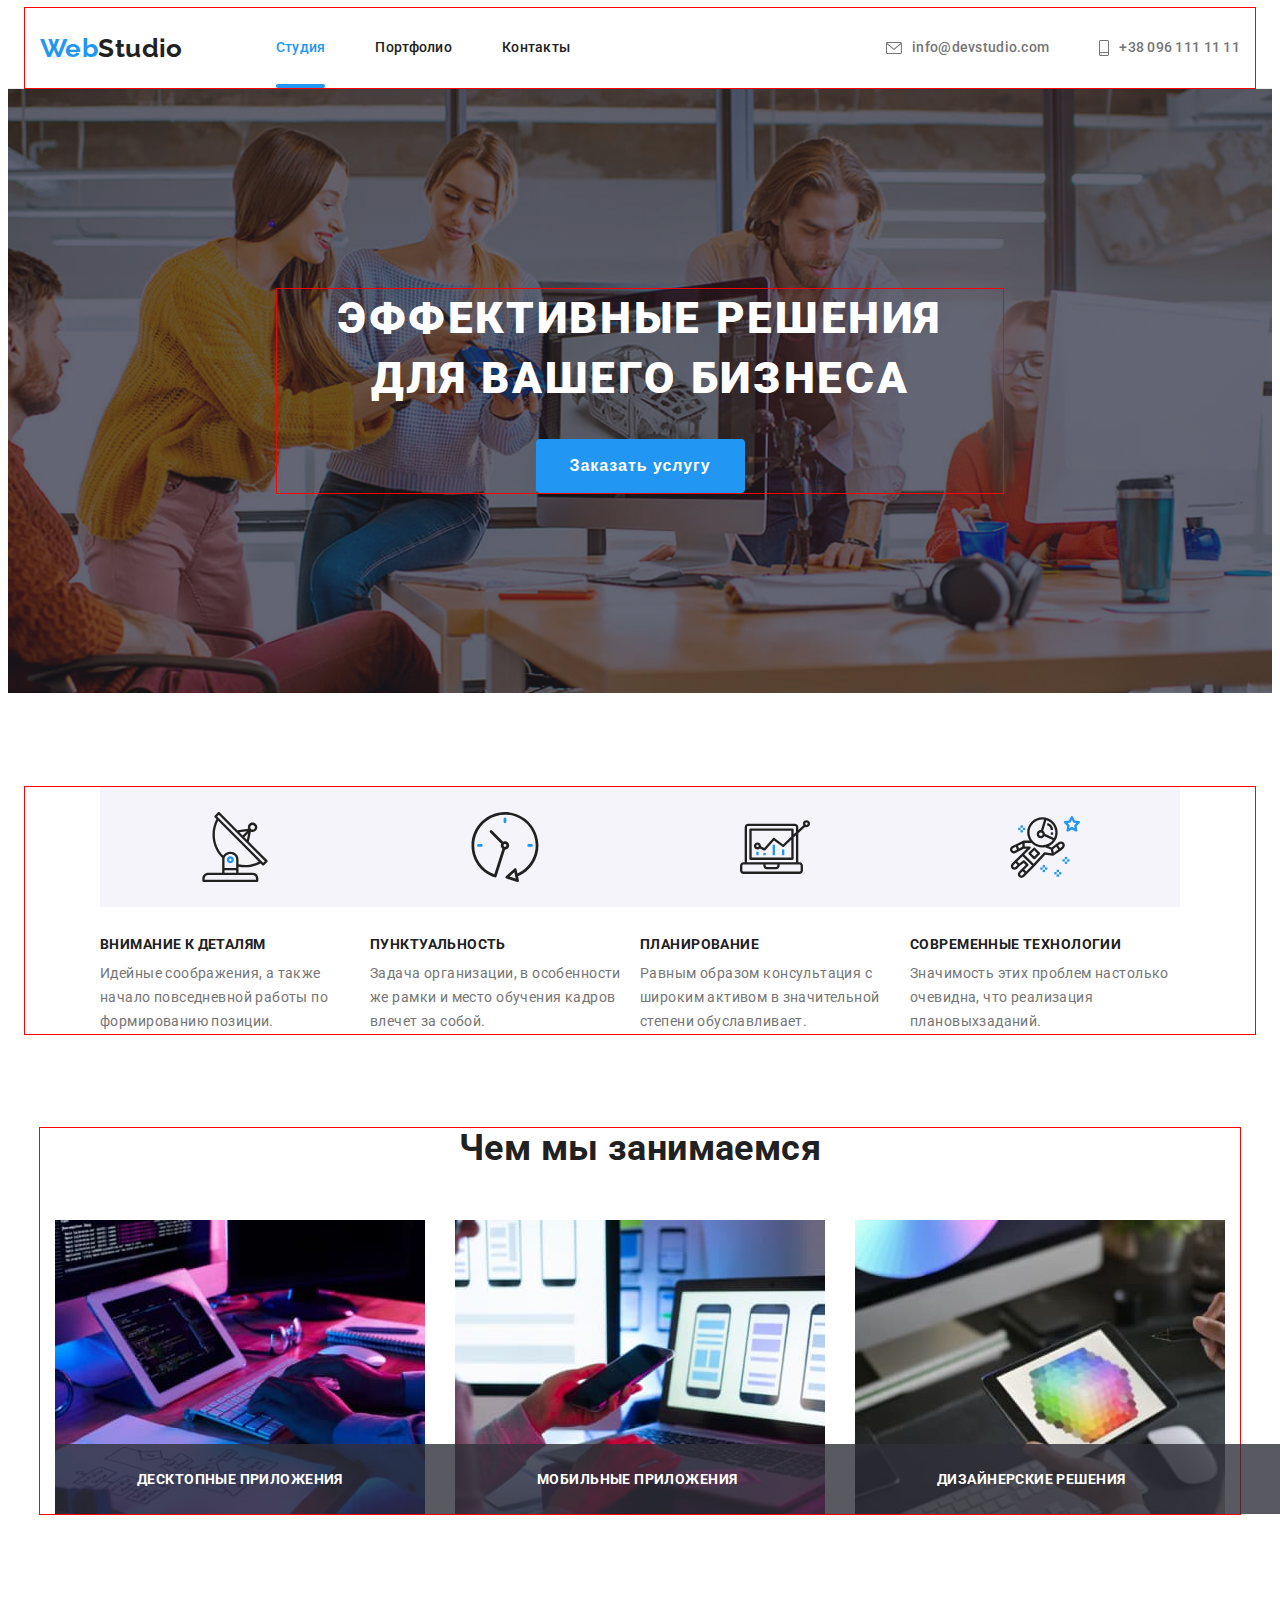
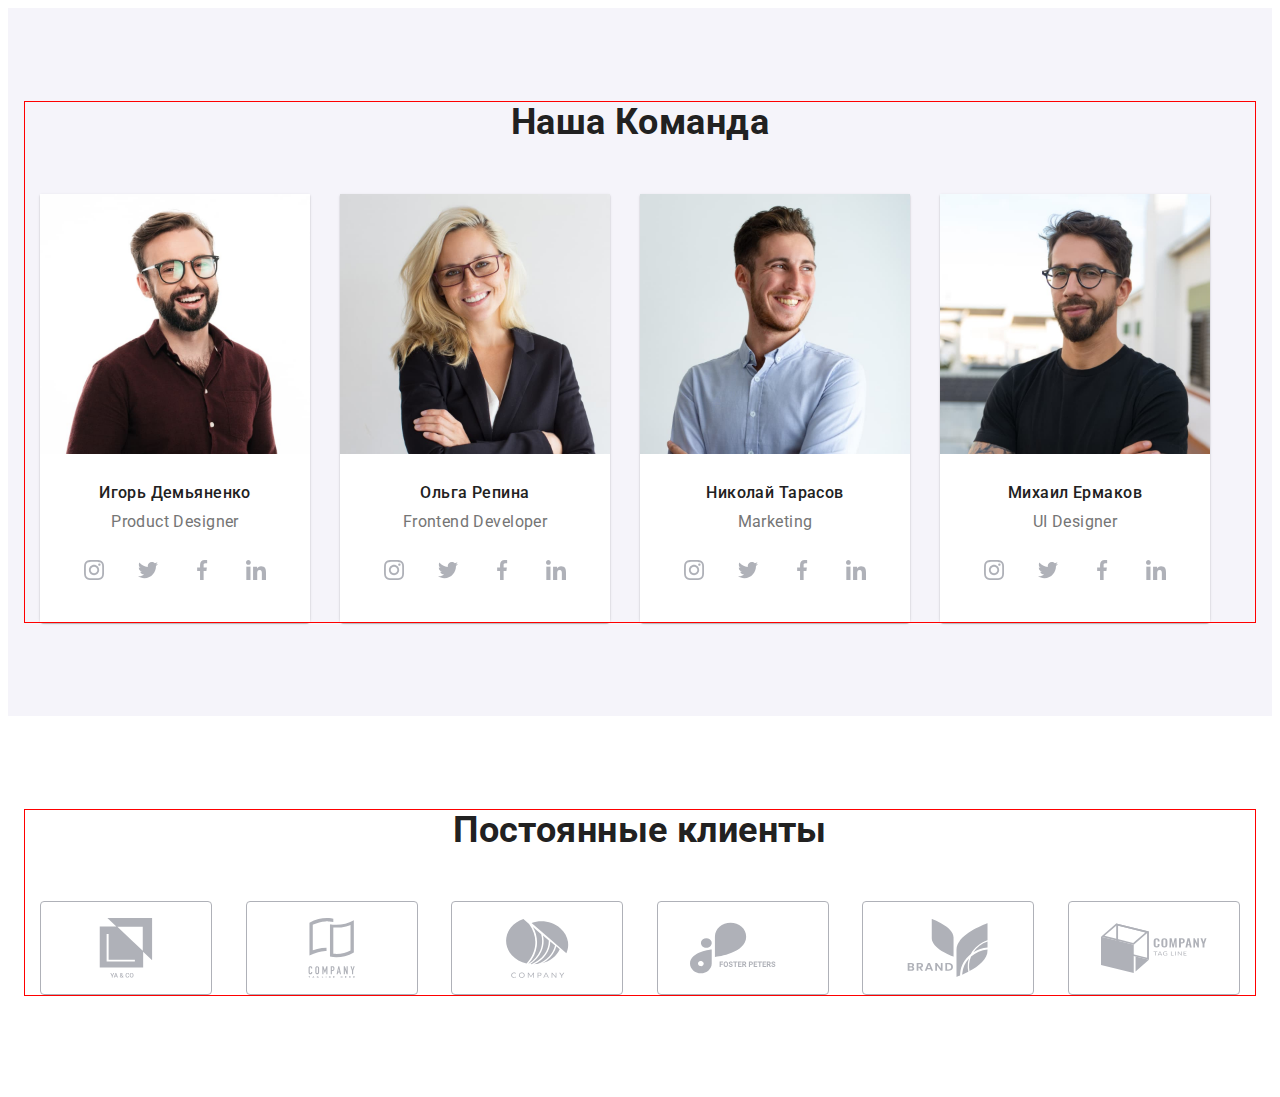
==== index.html @ 53cbc464 "Refresh" ====
<!DOCTYPE html>
<html lang="ru">
<head>
    <meta charset="UTF-8">
    <meta http-equiv="X-UA-Compatible" content="IE=edge">
    <meta name="viewport" content="width=device-width, initial-scale=1.0">
    <link rel="preconnect" href="https://fonts.gstatic.com">
    <link href="https://fonts.googleapis.com/css2?family=Raleway:wght@700&family=Roboto:wght@400;500;700;900&display=swap" rel="stylesheet">
    <link rel="stylesheet" href="https://cdnjs.cloudflare.com/ajax/libs/modern-normalize/1.0.0/modern-normalize.css" integrity="sha512-Zx6MlUMKSVJoQ+83OwhdILe8cSEsCzfqThJd7J/VA2UrK6Ctj85p+xzqfyuNXE5B1k25uUdmJ2OzItbBy9GHAQ==" crossorigin="anonymous" referrerpolicy="no-referrer" />
    <link rel="stylesheet" href="./js/modal.js">
    <link rel="stylesheet" href="./css/main.min.css">
    <title>Студия</title>
</head>
<body>
    <!-- Шапка -->
    <header class="header">
        <div class="container header__container">
        <nav class="header__nav__container">
            <a class="logo" href="#" style="text-decoration: none;"><span class="logo-link">Web</span><span class="logo-link-studio">Studio</span></a>
            <ul class="list menu">
                <li class="menu__item">
                    <a href="#" class="studio__nav current list">Студия</a>
                </li>
                <li class="menu__item">
                    <a href="./portfolio.html" class="studio__nav list">Портфолио</a>
                </li>
                <li class="menu__item">
                    <a href="#" class="studio__nav list">Контакты</a>
                </li>
            </ul>
        </nav>
    <button type="button" class="header__button">
        <svg class="header__icon-button" width="24" height="24">
            <use href="./images/icons.svg#icon-menu"></use>
        </svg>
    </button>
        <ul class="list menu__contact ">
        <li class="menu__contact__mail">
            <a class="mail list" href="mailto:info@devstudio.com">
            <svg class="icon-header" width="16" height="12">
                <use href="./images/icons.svg#icon-mail"></use>
            </svg>
            info@devstudio.com</a></li>
        <li>
        <a class="phone list" href="#">
            <svg class="icon-header" width="10" height="16">
                <use href="./images/icons.svg#icon-smartphone"></use>
             </svg>
            +38 096 111 11 11</a></li>
        </ul>
    </div>
    </div>
    </header>
    <!-- Главная -->
     <main>
        <section class="hero list">
            <div class="container hero__width">
            <h1 class="hero__title">Эффективные решения для вашего бизнеса</h1>
            <button type="button" class="hero__button__nav" data-modal-open>Заказать услугу</button>
            </div>
        </section>
        <section class="section">
            <div class="container">
            <h2 class="invisible">Что мы предлагаем?</h2>
            <ul class="list list__features">
                <li class="list__about">
                <div class="list__picture">
                    <svg class="icon-under-hero" width="70" height="70">
                        <use href="./images/icons.svg#icon-antenna"></use>
                     </svg>
                </div>
                <h3 class="list__title">Внимание к деталям</h3>
                <p class="list__desc">Идейные соображения, а также начало повседневной работы по формированию позиции.</p>
            </li>
                <li class="list__about">
                    <div class="list__picture">
                        <svg class="icon-under-hero" width="70" height="70">
                            <use href="./images/icons.svg#icon-clock"></use>
                         </svg>
                    </div>
                <h3 class="list__title">Пунктуальность</h3>
                <p class="list__desc">Задача организации, в особенности же рамки и место обучения кадров влечет за собой.</p>
            </li>
                <li class="list__about">
                    <div class="list__picture">
                        <svg class="icon-under-hero" width="70" height="70">
                            <use href="./images/icons.svg#icon-diagram"></use>
                         </svg>
                    </div>
                <h3 class="list__title">Планирование</h3>
                <p class="list__desc">Равным образом консультация с широким активом в значительной степени обуславливает.</p>
            </li>
                <li class="list__about">
                    <div class="list__picture">
                        <svg class="icon-under-hero" width="70" height="70">
                            <use href="./images/icons.svg#icon-astronaut"></use>
                         </svg>
                    </div>
                <h3 class="list__title">Современные технологии</h3>
                <p class="list__desc">Значимость этих проблем настолько очевидна, что реализация плановыхзаданий.</p>
            </li>
            </ul>
        </div>
        </section>
        <section class="title__main">
            <div class="container">
            <h2 class="title__main__new">Чем мы занимаемся</h2>
            <ul class="list program">
            <li class="program__about__pics">
                <img src="./images/img1.jpg" alt="Программирование" width="370">
                <div class="block-pics">
                    <p class="pics-description">Десктопные приложения</p>
                </div>
            </li>
            <li class="program__about__pics">
                <img src="./images/img2.jpg" alt="Адаптив" width="370">
                <div class="block-pics">
                    <p class="pics-description">Мобильные приложения</p>
                </div>
            </li>
            <li class="program__about__pics">
                <img src="./images/img3.jpg" alt="Графика" width="370">
                <div class="block-pics">
                    <p class="pics-description">Дизайнерские решения</p>
                </div>
            </li>
            </ul>
        </div>
        </section>
        <section class="team section">
            <div class="container">
            <h2 class="team__new__title">Наша Команда</h2>
            <ul class="list team__main">
               <li class="team__pics">
                <img src="./images/img4.jpg" alt="Игорь Демьяненко" width="270" class="new-team">
                <div class="team__pics__list">
                <h3 class="team__pics__name">Игорь Демьяненко</h3>
                <p class="new-product">Product Designer</p>
                <ul class="icon-main list">
                    <li class="icon-undermain">
                        <a href="" class="icon-link list" >
                            <svg class="icon-svg" width="20" height="20">
                                <use href="./images/icons.svg#icon-instagram" width="20" height="20"></use>
                            </svg>
                        </a>
                    </li>
                    <li class="icon-undermain">
                        <a href="" class="icon-link list" >
                            <svg class="icon-svg" width="20" height="20">
                                <use href="./images/icons.svg#icon-twitter" width="20" height="20"></use>
                            </svg>
                        </a>
                    </li>
                    <li class="icon-undermain">
                        <a href="" class="icon-link list" >
                            <svg class="icon-svg" width="20" height="20">
                                <use href="./images/icons.svg#icon-facebook" width="20" height="20"></use>
                            </svg>
                        </a>
                    </li>
                    <li class="icon-undermain">
                        <a href="" class="icon-link list">
                            <svg class="icon-svg" width="20" height="20">
                                <use href="./images/icons.svg#icon-linkedin" width="20" height="20"></use>
                            </svg>
                        </a>
                    </li>
                </ul>
                </div>    
            </li>

                <li class="team__pics">
                <img src="./images/img5.jpg" alt="Ольга Репина" width="270" class="new-team">
                <div class="team__pics__list">
                <h3 class="team__pics__name"> Ольга Репина</h3>
                <p class="new-product">Frontend Developer</p>
                <ul class="icon-main list">
                    <li class="icon-undermain">
                        <a href="" class="icon-link list" >
                            <svg class="icon-svg" width="20" height="20">
                                <use href="./images/icons.svg#icon-instagram" width="20" height="20"></use>
                            </svg>
                        </a>
                    </li>
                    <li class="icon-undermain">
                        <a href="" class="icon-link list" >
                            <svg class="icon-svg" width="20" height="20">
                                <use href="./images/icons.svg#icon-twitter" width="20" height="20"></use>
                            </svg>
                        </a>
                    </li>
                    <li class="icon-undermain">
                        <a href="" class="icon-link list" >
                            <svg class="icon-svg" width="20" height="20">
                                <use href="./images/icons.svg#icon-facebook" width="20" height="20"></use>
                            </svg>
                        </a>
                    </li>
                    <li class="icon-undermain">
                        <a href="" class="icon-link list">
                            <svg class="icon-svg" width="20" height="20">
                                <use href="./images/icons.svg#icon-linkedin" width="20" height="20"></use>
                            </svg>
                        </a>
                    </li>
                </ul>
            </div>
            </li>

                <li class="team__pics">
                <img src="./images/img6.jpg" alt="Николай Тарасов" width="270" class="new-team">
                <div class="team__pics__list">
                <h3 class="team__pics__name">Николай Тарасов</h3>
                <p class="new-product">Marketing</p>
                <ul class="icon-main list">
                    <li class="icon-undermain">
                        <a href="" class="icon-link list" >
                            <svg class="icon-svg" width="20" height="20">
                                <use href="./images/icons.svg#icon-instagram" width="20" height="20"></use>
                            </svg>
                        </a>
                    </li>
                    <li class="icon-undermain">
                        <a href="" class="icon-link list" >
                            <svg class="icon-svg" width="20" height="20">
                                <use href="./images/icons.svg#icon-twitter" width="20" height="20"></use>
                            </svg>
                        </a>
                    </li>
                    <li class="icon-undermain">
                        <a href="" class="icon-link list" >
                            <svg class="icon-svg" width="20" height="20">
                                <use href="./images/icons.svg#icon-facebook" width="20" height="20"></use>
                            </svg>
                        </a>
                    </li>
                    <li class="icon-undermain">
                        <a href="" class="icon-link list">
                            <svg class="icon-svg" width="20" height="20">
                                <use href="./images/icons.svg#icon-linkedin" width="20" height="20"></use>
                            </svg>
                        </a>
                    </li>
                </ul>
            </div>
            </li>

                <li class="team__pics">
                <img src="./images/img7.jpg" alt="Михаил Ермаков" width="270" class="new-team">
                <div class="team__pics__list">
                <h3 class="team__pics__name">Михаил Ермаков</h3>
                <p class="new-product">UI Designer</p>
                <ul class="icon-main list">
                    <li class="icon-undermain">
                        <a href="" class="icon-link list" >
                            <svg class="icon-svg" width="20" height="20">
                                <use href="./images/icons.svg#icon-instagram" width="20" height="20"></use>
                            </svg>
                        </a>
                    </li>
                    <li class="icon-undermain">
                        <a href="" class="icon-link list" >
                            <svg class="icon-svg" width="20" height="20">
                                <use href="./images/icons.svg#icon-twitter" width="20" height="20"></use>
                            </svg>
                        </a>
                    </li>
                    <li class="icon-undermain">
                        <a href="" class="icon-link list" >
                            <svg class="icon-svg" width="20" height="20">
                                <use href="./images/icons.svg#icon-facebook" width="20" height="20"></use>
                            </svg>
                        </a>
                    </li>
                    <li class="icon-undermain">
                        <a href="" class="icon-link list">
                            <svg class="icon-svg" width="20" height="20">
                                <use href="./images/icons.svg#icon-linkedin" width="20" height="20"></use>
                            </svg>
                        </a>
                    </li>
                </ul>
            </div>    
            </li>
            </ul>
        </div>
        </section>
        <section class="section">
            <div class="container">
                <h2 class="clients__text">Постоянные клиенты</h2>
                <ul class="clients list">
                    <li class="clients__icons">
                        <a href="" class="clients__link list">
                        <svg class="clients__logo" width="106" height="60" >
                            <use href="./images/icons.svg#icon-yaco"></use>
                        </svg>
                    </a>
                    </li>
                    <li class="clients__icons">
                        <a href="" class="clients__link list">
                        <svg class="clients__logo" width="106" height="60" >
                            <use href="./images/icons.svg#icon-company"></use>
                        </svg>
                    </a>
                    </li>
                    <li class="clients__icons">
                        <a href="" class="clients__link list">
                        <svg class="clients__logo" width="106" height="60" >
                            <use href="./images/icons.svg#icon-companytwo"></use>
                        </svg>
                    </a>
                    </li>
                    <li class="clients__icons">
                        <a href="" class="clients__link list">
                        <svg class="clients__logo" width="106" height="60" >
                            <use href="./images/icons.svg#icon-foster"></use>
                        </svg>
                    </a>
                    </li>
                    <li class="clients__icons">
                        <a href="" class="clients__link list">
                        <svg class="clients__logo" width="106" height="60" >
                            <use href="./images/icons.svg#icon-brand"></use>
                        </svg>
                    </a>
                    </li>
                    <li class="clients__icons">
                        <a href="" class="clients__link list">
                        <svg class="clients__logo" width="106" height="60" >
                            <use href="./images/icons.svg#icon-tagline"></use>
                        </svg>
                    </a>
                    </li>
                </ul>
            </div>
        </section>
    </main> 
    <!-- Футер -->
    <!-- <footer class="footer">
        <div class="container footer__flex">
        <div class="block">
        <a class="logo logo-footer" href="#" style="text-decoration: none;"><span class="logo-link">Web</span><span class="logo-studio-footer">Studio</span></a>
        <address class="address">
           <p class="address__town">г. Киев, пр-т Леси Украинки, 26 </p>
           <ul class="list">
            <li class="footer-list"><a  class="info list" href="mailto:info@devstudio.com"><span>info@devstudio.com</span></a></li>
            <li><a  class="info-phone list" href="#">+38 096 111 11 11</a></li>
        </ul>
        </address>
        </div>
        <div class="join">
            <h2 class="join__title">Присоединяйтесь</h2>
            <ul class="join__main list">
                <li class="join__undermain">
                    <a href="" class="join__link list" >
                        <svg class="join__svg" width="20" height="20">
                            <use href="./images/icons.svg#icon-instagram" width="20" height="20"></use>
                        </svg>
                    </a>
                </li>
                <li class="join__undermain">
                    <a href="" class="join__link list" >
                        <svg class="join__svg" width="20" height="20">
                            <use href="./images/icons.svg#icon-twitter" width="20" height="20"></use>
                        </svg>
                    </a>
                </li>
                <li class="join__undermain">
                    <a href="" class="join__link list" >
                        <svg class="join__svg" width="20" height="20">
                            <use href="./images/icons.svg#icon-facebook" width="20" height="20"></use>
                        </svg>
                    </a>
                </li>
                <li class="join__undermain">
                    <a href="" class="join__link list">
                        <svg class="join__svg" width="20" height="20">
                            <use href="./images/icons.svg#icon-linkedin" width="20" height="20"></use>
                        </svg>
                    </a>
                </li>
            </ul>
        </div>
        <div class="email-container">
            <p class="text-container">Подпишитесь на рассылку</p>
            <form class="new-form">
            <input type="email" name="email" class="email-input" placeholder="E-mail">
            <button type="submit" class="footer-button-input">Подписаться
                <svg class="telegram-svg" width="24" height="24">
                    <use href="./images/icons.svg#icon-telegram"></use>
                </svg>
            </button>
            </form>
        </div>
    </div>
    </footer>
    <div class="backdrop is-hidden" data-modal>
        <div class="modal">
            <p class="modal-text">Оставьте свои данные, мы вам перезвоним</p>
            <form class="modal-form">
                <label class="modal-form-field">
                Имя
                <span class="svg-modal-input">
                <input type="text" name="user-name" class="modal-form-input" required>
                    <svg class="name-svg" width="18" height="18">
                        <use href="./images/icons.svg#icon-name"></use>
                    </svg>
                </span>
                </label>
                <label class="modal-form-field">
                    Телефон
                    <span class="svg-modal-input">
                    <input type="text" name="user-phone" class="modal-form-input" required
                    pattern ="[0-9]{3}-[0-9]{3}-[0-9]{2}-[0-9]{2}" title="096-111-11-11">
                        <svg class="name-svg" width="18" height="18">
                            <use href="./images/icons.svg#icon-tel-form"></use>
                        </svg>
                    </span>
                    </label>
                    <label class="modal-form-field">
                        Почта
                        <span class="svg-modal-input">
                        <input type="text" name="user-mail" class="modal-form-input" required>
                            <svg class="name-svg" width="18" height="18">
                                <use href="./images/icons.svg#icon-mail-form"></use>
                            </svg>
                        </span>
                        </label>
                        <label class="modal-form-field">
                            Комментарий
                            <textarea class="modal-form-message" name="user-message" placeholder="Введите текст"></textarea>
                        </label>
                        <label for="checkbox-policy" class="modal-checkbox-policy">
                        <input type="checkbox" name="user-checkbox"  class="modal-checkbox invisible" id="checkbox-policy"
                         required >
                        <span class="check-svg"></span>
                        <span class="checkbox-text">Соглашаюсь с рассылкой и принимаю <a href="#" 
                            class="policy-link">Условия договора</a></span>
                        </label>
                        <button type="submit" class="submit-btn">Отправить</button>
                </form>
                
            <button class="modal-btn" data-modal-close>
                <svg class="svg-modal">
                    <use href="./images/icons.svg#icon-btn"></use>
                </svg>
            </button>
        </div>
    </div>
    <script src="./js/modal.js"></script> -->
</body>
</html>
---- css/main.min.css ----
.invisible{position:absolute;width:1px;height:1px;margin:-1px;border:0;padding:0;white-space:nowrap;clip-path:inset(100%);clip:rect(0 0 0 0);overflow:hidden}h1,h2,h3,h4,h5,h5,p{margin-top:0;margin-bottom:0}ul,ol{margin-top:0;margin-bottom:0;padding-left:0}img{display:block}body{background:#fff;font-family:"Roboto",sans-serif;color:#212121;font-size:14px;letter-spacing:0.03em}.section{padding-top:94px;padding-bottom:94px}.container{padding-left:15px;padding-right:15px;outline:1px solid red}@media screen and (min-width: 480px){.container{max-width:480px;margin:0 auto}}@media screen and (min-width: 768px){.container{max-width:768px}}@media screen and (min-width: 1200px){.container{max-width:1200px}}.menu{display:flex;align-items:center}.menu__item:not(:last-child){margin-right:50px}@media screen and (max-width: 767px){.menu{display:none}}.menu__contact{display:flex;align-items:center}.menu__contact__mail{margin-right:50px}@media screen and (max-width: 767px){.menu__contact{display:none}}@media screen and (min-width: 768px){.menu__contact{margin-left:84px;display:block;padding-top:21px;padding-bottom:21px}.menu__contact__mail{padding:0;margin-bottom:10px;margin-right:0}.menu__contact .mail,.menu__contact .phone{padding:0}}@media screen and (min-width: 1200px){.menu__contact{display:flex;align-items:center}.menu__contact__mail{margin-bottom:0;margin-right:50px}}.studio__nav{position:relative;display:block;padding-top:32px;padding-bottom:32px;color:#212121;font-weight:500;font-size:14px;line-height:1.14;letter-spacing:0.02em;transition:color 250ms cubic-bezier(0.4, 0, 0.2, 1)}.studio__nav:hover,.studio__nav:focus{color:#2196F3}.list{list-style:none;text-decoration:none}.logo{font-family:"Raleway",sans-serif,"Roboto",sans-serif;font-weight:700;font-size:26px;line-height:1.19;margin-right:93px}.logo-link{color:#2196F3}.logo-link-studio{color:#212121}.header{border-bottom:1px solid #ECECEC}.header__container{display:flex;align-items:center;justify-content:space-between}.header__nav__container{display:flex;align-items:center}.header__button{width:40px;height:40px;display:block;background:transparent;border:none;padding:0}@media screen and (min-width: 767px){.header__button{display:none}}.list .current{color:#2196F3}.list .current::after{position:absolute;left:0;bottom:0;content:'';width:100%;height:4px;background:#2196F3;border-radius:2px}.mail{display:flex;align-items:center;color:#757575;font-weight:500;font-size:14px;line-height:1.14;letter-spacing:0.02em;padding-top:32px;padding-bottom:32px;transition:color 250ms cubic-bezier(0.4, 0, 0.2, 1)}.mail:hover,.mail:focus{color:#2196F3}.mail:hover .icon-header,.mail:focus .icon-header{fill:currentColor}.phone{display:flex;align-items:center;color:#757575;font-weight:500;font-size:14px;line-height:1.14;letter-spacing:0.02em;padding-top:32px;padding-bottom:32px;transition:color 250ms cubic-bezier(0.4, 0, 0.2, 1)}.phone:hover,.phone:focus{color:#2196F3}.phone:hover .icon-header,.phone:focus .icon-header{fill:currentColor}.icon-header{margin-right:10px;fill:currentColor}.hero{background-image:linear-gradient(rgba(47,48,58,0.4), rgba(47,48,58,0.4)),url(../images/hero.jpg);background-position:center;max-width:1600px;max-height:600px;text-align:center;background-color:#2F303A;padding-top:200px;padding-bottom:200px;margin:0 auto;background-size:cover}.hero__width{max-width:696px}.hero__title{text-transform:uppercase;letter-spacing:0.06em;margin-bottom:30px;color:#fff;font-weight:900;font-size:44px;line-height:1.36;text-align:center;text-transform:uppercase}.hero__button__nav{background-color:#2196F3;color:#fff;font-weight:700;font-size:16px;line-height:1.87;padding:10px 32px;border-radius:4px;letter-spacing:0.06em}.list__features{display:block;align-items:center;justify-content:center}@media screen and (min-width: 768px){.list__features{display:flex;flex-wrap:wrap}}.list__about{max-width:270px}@media screen and (max-width: 767px){.list__about{width:100%}}@media screen and (min-width: 768px){.list__about{flex-basis:calc((100% - 30px / 2)/2)}}.list__picture{display:flex;justify-content:center;align-items:center;width:270px;height:120px;background-color:#F5F4FA;margin-bottom:30px}.list__title{margin-bottom:10px;color:#212121;font-weight:700;font-size:14px;line-height:1.14;text-transform:uppercase}.list__desc{font-size:14px;line-height:1.71;color:#757575;margin:0;padding:0}.title__main{padding-bottom:94px;display:flex}.title__main__new{color:#212121;font-weight:700;font-size:36px;line-height:1.16;margin-bottom:50px;text-align:center}.program{display:flex}.program__about__pics:not(:last-child){margin-right:30px}.program__about__pics{position:relative}.block-pics{position:absolute;left:0;bottom:0;padding:27px 82px;background:rgba(47,48,58,0.8);width:100%}.pics-description{font-weight:700;line-height:1.17;color:#fff;text-transform:uppercase}.team{background-color:#F5F4FA}.team__new__title{color:#212121;font-weight:700;font-size:36px;line-height:1.16;margin-bottom:50px;text-align:center}.team__main{display:flex;flex-wrap:wrap;margin-left:-30px}.team__pics{border-radius:0px 0px 4px 4px;box-shadow:0px 1px 3px rgba(0,0,0,0.12),0px 1px 1px rgba(0,0,0,0.14),0px 2px 1px rgba(0,0,0,0.2);margin-left:30px;text-align:center;max-width:270px}.team__pics__list{background:#fff;padding-top:30px;padding-bottom:30px;padding-left:32px;padding-right:32px}.team__pics__name{color:#212121;font-weight:500;font-size:16px;line-height:1.18;margin-bottom:10px}.new-product{color:#757575;font-size:16px;line-height:1.18;margin-bottom:16px}.icon-main{display:flex}.icon-undermain:not(:last-child){margin-right:10px}.icon-link{display:flex;justify-content:center;align-items:center;width:44px;height:44px;background-color:#fff;border-radius:50%;transition:background-color 250ms cubic-bezier(0.4, 0, 0.2, 1)}.icon-link:hover,.icon-link:focus{background-color:#2196F3}.icon-link:hover .icon-svg,.icon-link:focus .icon-svg{fill:#fff}.icon-svg{transition:fill 250ms cubic-bezier(0.4, 0, 0.2, 1);fill:#AFB1B8}.clients__text{color:#212121;font-weight:700;font-size:36px;line-height:1.16;margin-bottom:50px;text-align:center}.clients{display:flex;flex-wrap:wrap;align-items:center;justify-content:space-between}.clients__icons:not(:last-child){margin-right:30px}.clients__logo{margin:16px 32px 16px 32px;transition:fill 250ms cubic-bezier(0.4, 0, 0.2, 1)}.clients__link{display:flex;align-items:center;justify-content:center;width:100%;height:100%;max-width:170px;border:1px solid #AFB1B8;fill:#AFB1B8;border-radius:4px;transition:border 250ms cubic-bezier(0.4, 0, 0.2, 1)}.clients__link:hover,.clients__link:focus{border:1px solid #2196F3;fill:#2196F3}.clients__link:hover .clients__logo,.clients__link:focus .clients__logo{fill:#2196F3}.list button{cursor:pointer;border-radius:4px;border-color:transparent}.button-new{display:flex;justify-content:center;margin-bottom:50px}.button-new .button-title:not(:last-child){margin-right:8px}.list .btn{color:var(#212121);background-color:var(#F5F4FA);font-weight:500;font-size:16px;line-height:1.6;padding:6px 22px;transition:background-color 250ms cubic-bezier(0.4, 0, 0.2, 1),color 250ms cubic-bezier(0.4, 0, 0.2, 1),box-shadow 250ms cubic-bezier(0.4, 0, 0.2, 1)}.list .btn:hover,.list .btn:focus{background-color:#2196F3;color:#fff;box-shadow:0px 3px 1px rgba(0,0,0,0.1),0px 1px 2px rgba(0,0,0,0.08),0px 2px 2px rgba(0,0,0,0.12)}.flex-container{display:flex;flex-wrap:wrap}.cards-lay{display:block}.cards-lay:hover .overlay-text,.cards-lay:focus .overlay-text{transform:translateY(0)}.flex-element{flex-basis:calc((100% - 30px * 3 ) /3);margin-right:30px;margin-bottom:30px;transition:box-shadow 250ms cubic-bezier(0.4, 0, 0.2, 1)}.flex-element:hover,.flex-element:focus{box-shadow:0px 1px 1px rgba(0,0,0,0.12),0px 4px 4px rgba(0,0,0,0.06),1px 4px 6px rgba(0,0,0,0.16)}.flex-element:nth-child(3n){margin-right:0}.flex-element:nth-last-child(-n+3){margin-bottom:0}.overlay{position:relative;overflow:hidden}.overlay-text{position:absolute;top:0;left:0;transform:translateY(100%);transition:transform 250ms cubic-bezier(0.4, 0, 0.2, 1);width:100%;height:100%;padding:63px 24px;font-size:18px;line-height:1.5;letter-spacing:0.03em;color:#fff;background-color:#2196F3}.skin{display:block;border-bottom:1px solid #eeeeee;border-left:1px solid #eeeeee;border-right:1px solid #eeeeee;padding:20px 24px}.skin__poster{color:#212121;font-weight:700;font-size:18px;line-height:2;letter-spacing:0.06em;margin-bottom:4px}.skin__poster-about{color:#757575;font-size:16px;line-height:1.87}.footer{padding-top:60px;padding-bottom:60px;background-color:#2F303A}.footer__flex{display:flex;flex-wrap:wrap;align-items:baseline}.logo-footer{display:block;margin-bottom:30px}.address{font-style:inherit}.address__town{color:#fff;font-size:14px;line-height:1.71;margin-bottom:9px}.footer-list{margin-bottom:9px}.info,.info-phone{color:rgba(255,255,255,0.6);font-size:14px;line-height:1.71;transition:color 250ms cubic-bezier(0.4, 0, 0.2, 1)}.info:hover,.info:focus,.info-phone:hover,.info-phone:focus{color:#2196F3}.info:hover,.info:focus,.info-phone:hover,.info-phone:focus{color:#2196F3}.logo-studio-footer{color:#fff}.join{margin-left:60px}.join__title{color:#fff;text-transform:uppercase;font-weight:700;font-size:14px;line-height:1.17;margin-bottom:20px}.join__main{display:flex;flex-wrap:wrap;align-items:center}.join__undermain:not(:last-child){margin-right:10px}.join__link{display:flex;justify-content:center;align-items:center;width:44px;height:44px;border-radius:50%;background-color:rgba(255,255,255,0.1);transition:background-color 250ms cubic-bezier(0.4, 0, 0.2, 1)}.join__link:hover,.join__link:focus{background-color:#2196F3}.join__svg{fill:#fff}.email-container{margin-left:90px}.text-container{font-weight:700;font-size:14px;line-height:1.14;letter-spacing:0.03em;text-transform:uppercase;color:#fff;margin-bottom:20px}.new-form{display:inline-block;width:100%}.email-input{width:358px;height:50px;padding-top:15px;padding-left:16px;padding-bottom:15px;background-color:transparent;border:none;border:1px solid rgba(255,255,255,0.3);filter:drop-shadow(0px 4px 4px rgba(0,0,0,0.15));border-radius:4px;font-size:16px;color:#fff;transition:color 250ms cubic-bezier(0.4, 0, 0.2, 1)}.email-input:focus{color:rgba(255,255,255,0.6)}.email-input::placeholder{line-height:1.25;display:flex;align-items:center;letter-spacing:0.03em;background-color:transparent;color:rgba(255,255,255,0.6)}.footer-button-input{background-color:#2196F3;transition:box-shadow 250ms cubic-bezier(0.4, 0, 0.2, 1);cursor:pointer;box-shadow:0px 4px 4px rgba(0,0,0,0.15);border-radius:4px;font-weight:700;font-size:16px;line-height:1.8;display:inline-flex;align-items:center;text-align:center;letter-spacing:0.06em;color:#fff;border:none;margin-left:12px;padding:10px 30px;max-height:50px}.footer-button-input:hover,.footer-button-input:focus{box-shadow:0px 4px 4px rgba(0,0,0,0.15)}.telegram-svg{fill:#fff;margin-left:10px}.backdrop{background:rgba(0,0,0,0.2);position:fixed;top:0;left:0;width:100vw;height:100vh;z-index:1000;transition:opacity 250ms cubic-bezier(0.4, 0, 0.2, 1),visibility 250ms cubic-bezier(0.4, 0, 0.2, 1)}.is-hidden{visibility:hidden;opacity:0;pointer-events:none}.modal{width:528px;position:absolute;padding:40px;top:50%;left:50%;transform:translate(-50%, -50%);background-color:#fff;box-shadow:0px 1px 3px rgba(0,0,0,0.12),0px 1px 1px rgba(0,0,0,0.14),0px 2px 1px rgba(0,0,0,0.2);border-radius:4px}.modal-text{text-align:center;margin-bottom:30px;font-weight:700;font-size:20px;line-height:23px;letter-spacing:0.03em;color:#212121}.modal-form{display:flex;flex-direction:column}.modal-form-field{font-size:12px;line-height:1.16;letter-spacing:0.01em;color:#757575}.modal-form-field:not(:first-child){margin-top:28px}.svg-modal-input{position:relative;display:block}.modal-form-input{width:100%;display:block;margin-top:4px;height:40px;padding-left:42px;border:1px solid rgba(33,33,33,0.2);border-radius:4px;outline:none;transition:border-color 250ms cubic-bezier(0.4, 0, 0.2, 1),fill 250ms cubic-bezier(0.4, 0, 0.2, 1)}.modal-form-input:focus{border-color:#2196F3}.modal-form-input:focus+.name-svg{fill:#2196F3}.name-svg{position:absolute;top:50%;left:15px;transform:translateY(-50%);fill:#212121}.modal-form-message{margin-top:4px;width:100%;height:96px;padding:12px 16px;resize:none;border:1px solid rgba(33,33,33,0.2);border-radius:4px;outline:none;transition:border-color 250ms cubic-bezier(0.4, 0, 0.2, 1)}.modal-form-message::placeholder{font-size:12px;line-height:1.16;letter-spacing:0.01em;color:rgba(117,117,117,0.5)}.modal-form-message:focus{border-color:#2196F3}.modal-btn{position:absolute;right:8px;top:8px;width:30px;height:30px;background-color:transparent;border:1px solid rgba(0,0,0,0.1);border-radius:50%;cursor:pointer;padding:0;transition:fill 250ms cubic-bezier(0.4, 0, 0.2, 1)}.modal-btn:hover,.modal-btn:focus{fill:#2196F3;outline:none}.svg-modal{position:absolute;top:6px;right:5px;width:18px;height:18px}.modal-checkbox-policy{display:flex;align-items:center;margin-top:20px;margin-bottom:30px;margin-left:12px}.check-svg{border-radius:2px;width:15px;height:15px;display:inline-block;border:2px solid #212121;margin-right:7px}.modal-checkbox{transition:border-color 250ms cubic-bezier(0.4, 0, 0.2, 1)}.modal-checkbox:focus+.check-svg{border-color:#2196F3}.modal-checkbox:checked+.check-svg{background-image:url(../images/checked.svg);background-size:15px 15px;background-position:contain;background-origin:border-box;border:transparent}.checkbox-text{font-size:14px;line-height:1.71;letter-spacing:0.03em;color:#757575}.submit-btn{padding:10px 55px;background:#188CE8;transition:box-shadow 250ms cubic-bezier(0.4, 0, 0.2, 1);border-radius:4px;cursor:pointer;letter-spacing:0.06em;font-size:16px;line-height:1.87;color:#fff;width:200px;border:none;outline:none;margin:0 auto}.submit-btn:hover,.submit-btn:focus{box-shadow:0px 4px 4px rgba(0,0,0,0.15)}
/*# sourceMappingURL=main.min.css.map */
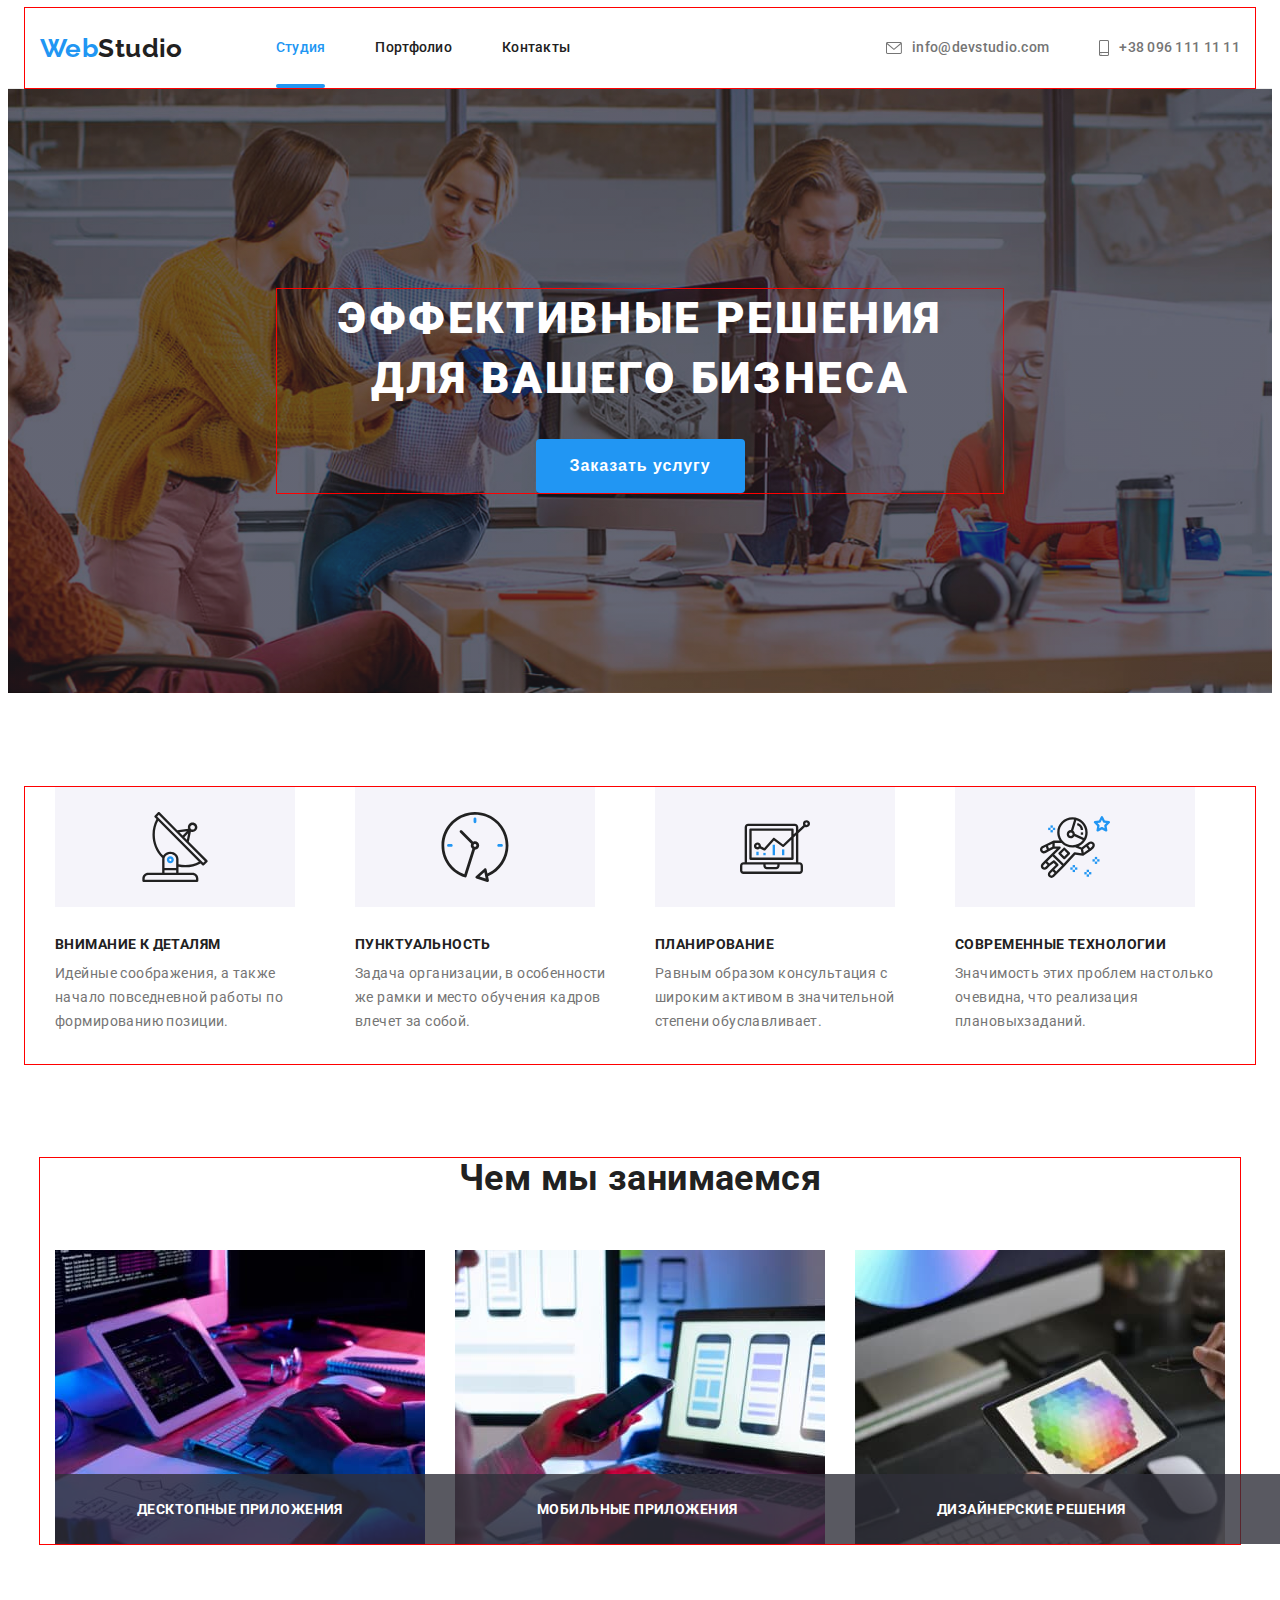
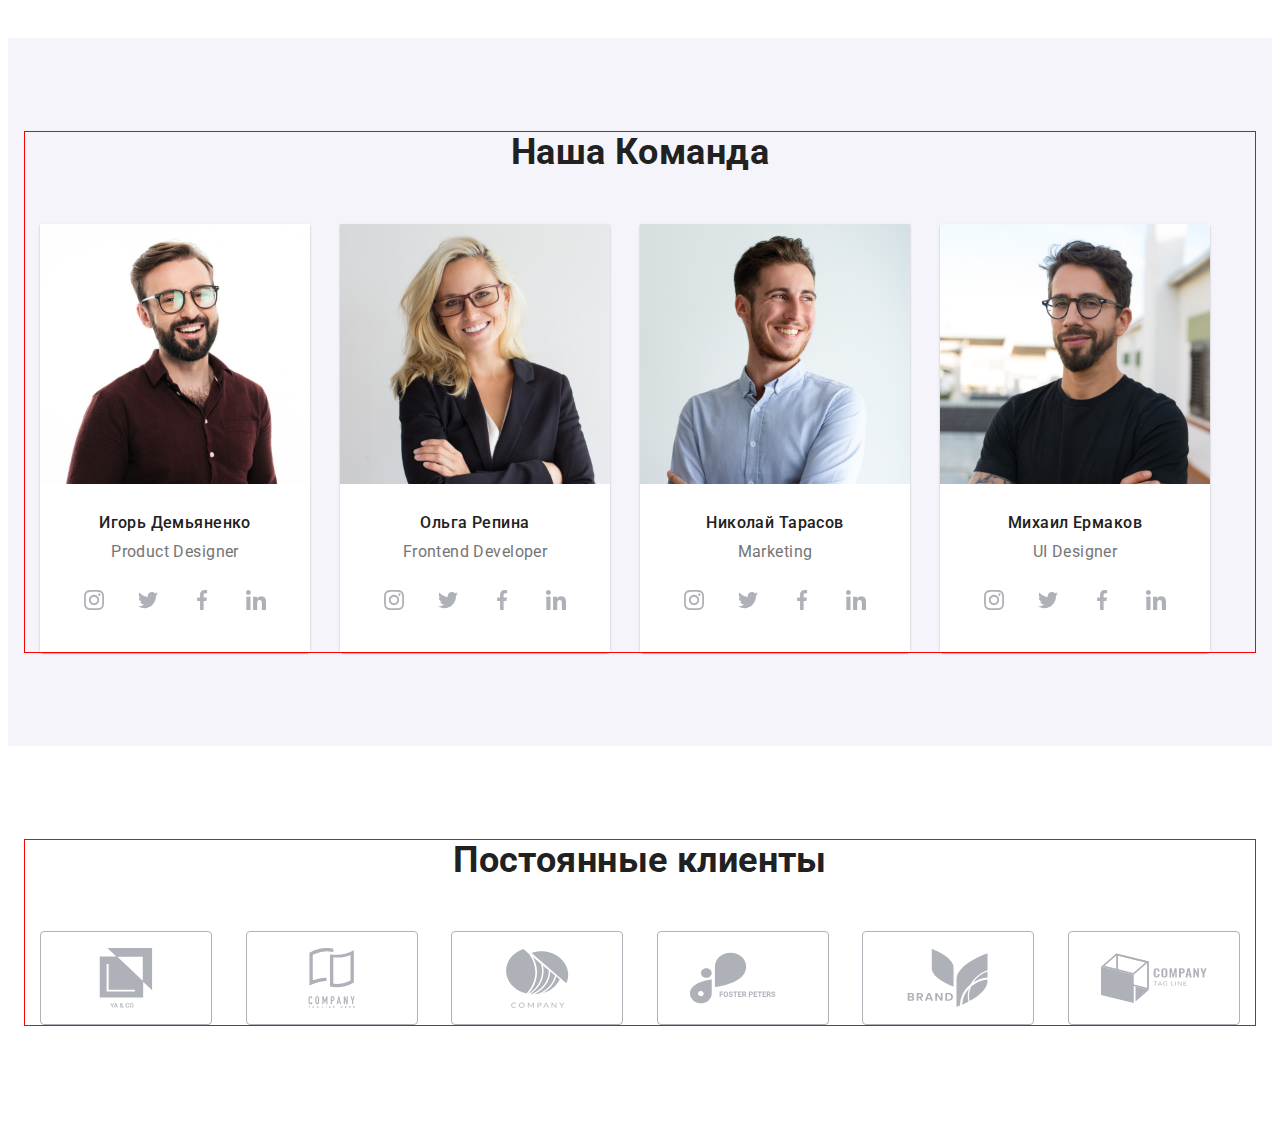
==== commit 35062bf4: "Refresh" ====
--- a/index.html
+++ b/index.html
@@ -16,7 +16,7 @@
     <header class="header">
         <div class="container header__container">
         <nav class="header__nav__container">
-            <a class="logo" href="#" style="text-decoration: none;"><span class="logo-link">Web</span><span class="logo-link-studio">Studio</span></a>
+        <a class="logo" href="#" style="text-decoration: none;"><span class="logo-link">Web</span><span class="logo-link-studio">Studio</span></a>
             <ul class="list menu">
                 <li class="menu__item">
                     <a href="#" class="studio__nav current list">Студия</a>
@@ -28,6 +28,7 @@
                     <a href="#" class="studio__nav list">Контакты</a>
                 </li>
             </ul>
+
         </nav>
     <button type="button" class="header__button">
         <svg class="header__icon-button" width="24" height="24">
@@ -55,7 +56,7 @@
      <main>
         <section class="hero list">
             <div class="container hero__width">
-            <h1 class="hero__title">Эффективные решения для вашего бизнеса</h1>
+            <h1 class="hero__title">Эффективные решения <br> для вашего бизнеса</h1>
             <button type="button" class="hero__button__nav" data-modal-open>Заказать услугу</button>
             </div>
         </section>
@@ -90,7 +91,7 @@
                 <h3 class="list__title">Планирование</h3>
                 <p class="list__desc">Равным образом консультация с широким активом в значительной степени обуславливает.</p>
             </li>
-                <li class="list__about">
+                <li class="list__about space">
                     <div class="list__picture">
                         <svg class="icon-under-hero" width="70" height="70">
                             <use href="./images/icons.svg#icon-astronaut"></use>
--- a/css/main.min.css
+++ b/css/main.min.css
@@ -1,2 +1,2 @@
-.invisible{position:absolute;width:1px;height:1px;margin:-1px;border:0;padding:0;white-space:nowrap;clip-path:inset(100%);clip:rect(0 0 0 0);overflow:hidden}h1,h2,h3,h4,h5,h5,p{margin-top:0;margin-bottom:0}ul,ol{margin-top:0;margin-bottom:0;padding-left:0}img{display:block}body{background:#fff;font-family:"Roboto",sans-serif;color:#212121;font-size:14px;letter-spacing:0.03em}.section{padding-top:94px;padding-bottom:94px}.container{padding-left:15px;padding-right:15px;outline:1px solid red}@media screen and (min-width: 480px){.container{max-width:480px;margin:0 auto}}@media screen and (min-width: 768px){.container{max-width:768px}}@media screen and (min-width: 1200px){.container{max-width:1200px}}.menu{display:flex;align-items:center}.menu__item:not(:last-child){margin-right:50px}@media screen and (max-width: 767px){.menu{display:none}}.menu__contact{display:flex;align-items:center}.menu__contact__mail{margin-right:50px}@media screen and (max-width: 767px){.menu__contact{display:none}}@media screen and (min-width: 768px){.menu__contact{margin-left:84px;display:block;padding-top:21px;padding-bottom:21px}.menu__contact__mail{padding:0;margin-bottom:10px;margin-right:0}.menu__contact .mail,.menu__contact .phone{padding:0}}@media screen and (min-width: 1200px){.menu__contact{display:flex;align-items:center}.menu__contact__mail{margin-bottom:0;margin-right:50px}}.studio__nav{position:relative;display:block;padding-top:32px;padding-bottom:32px;color:#212121;font-weight:500;font-size:14px;line-height:1.14;letter-spacing:0.02em;transition:color 250ms cubic-bezier(0.4, 0, 0.2, 1)}.studio__nav:hover,.studio__nav:focus{color:#2196F3}.list{list-style:none;text-decoration:none}.logo{font-family:"Raleway",sans-serif,"Roboto",sans-serif;font-weight:700;font-size:26px;line-height:1.19;margin-right:93px}.logo-link{color:#2196F3}.logo-link-studio{color:#212121}.header{border-bottom:1px solid #ECECEC}.header__container{display:flex;align-items:center;justify-content:space-between}.header__nav__container{display:flex;align-items:center}.header__button{width:40px;height:40px;display:block;background:transparent;border:none;padding:0}@media screen and (min-width: 767px){.header__button{display:none}}.list .current{color:#2196F3}.list .current::after{position:absolute;left:0;bottom:0;content:'';width:100%;height:4px;background:#2196F3;border-radius:2px}.mail{display:flex;align-items:center;color:#757575;font-weight:500;font-size:14px;line-height:1.14;letter-spacing:0.02em;padding-top:32px;padding-bottom:32px;transition:color 250ms cubic-bezier(0.4, 0, 0.2, 1)}.mail:hover,.mail:focus{color:#2196F3}.mail:hover .icon-header,.mail:focus .icon-header{fill:currentColor}.phone{display:flex;align-items:center;color:#757575;font-weight:500;font-size:14px;line-height:1.14;letter-spacing:0.02em;padding-top:32px;padding-bottom:32px;transition:color 250ms cubic-bezier(0.4, 0, 0.2, 1)}.phone:hover,.phone:focus{color:#2196F3}.phone:hover .icon-header,.phone:focus .icon-header{fill:currentColor}.icon-header{margin-right:10px;fill:currentColor}.hero{background-image:linear-gradient(rgba(47,48,58,0.4), rgba(47,48,58,0.4)),url(../images/hero.jpg);background-position:center;max-width:1600px;max-height:600px;text-align:center;background-color:#2F303A;padding-top:200px;padding-bottom:200px;margin:0 auto;background-size:cover}.hero__width{max-width:696px}.hero__title{text-transform:uppercase;letter-spacing:0.06em;margin-bottom:30px;color:#fff;font-weight:900;font-size:44px;line-height:1.36;text-align:center;text-transform:uppercase}.hero__button__nav{background-color:#2196F3;color:#fff;font-weight:700;font-size:16px;line-height:1.87;padding:10px 32px;border-radius:4px;letter-spacing:0.06em}.list__features{display:block;align-items:center;justify-content:center}@media screen and (min-width: 768px){.list__features{display:flex;flex-wrap:wrap}}.list__about{max-width:270px}@media screen and (max-width: 767px){.list__about{width:100%}}@media screen and (min-width: 768px){.list__about{flex-basis:calc((100% - 30px / 2)/2)}}.list__picture{display:flex;justify-content:center;align-items:center;width:270px;height:120px;background-color:#F5F4FA;margin-bottom:30px}.list__title{margin-bottom:10px;color:#212121;font-weight:700;font-size:14px;line-height:1.14;text-transform:uppercase}.list__desc{font-size:14px;line-height:1.71;color:#757575;margin:0;padding:0}.title__main{padding-bottom:94px;display:flex}.title__main__new{color:#212121;font-weight:700;font-size:36px;line-height:1.16;margin-bottom:50px;text-align:center}.program{display:flex}.program__about__pics:not(:last-child){margin-right:30px}.program__about__pics{position:relative}.block-pics{position:absolute;left:0;bottom:0;padding:27px 82px;background:rgba(47,48,58,0.8);width:100%}.pics-description{font-weight:700;line-height:1.17;color:#fff;text-transform:uppercase}.team{background-color:#F5F4FA}.team__new__title{color:#212121;font-weight:700;font-size:36px;line-height:1.16;margin-bottom:50px;text-align:center}.team__main{display:flex;flex-wrap:wrap;margin-left:-30px}.team__pics{border-radius:0px 0px 4px 4px;box-shadow:0px 1px 3px rgba(0,0,0,0.12),0px 1px 1px rgba(0,0,0,0.14),0px 2px 1px rgba(0,0,0,0.2);margin-left:30px;text-align:center;max-width:270px}.team__pics__list{background:#fff;padding-top:30px;padding-bottom:30px;padding-left:32px;padding-right:32px}.team__pics__name{color:#212121;font-weight:500;font-size:16px;line-height:1.18;margin-bottom:10px}.new-product{color:#757575;font-size:16px;line-height:1.18;margin-bottom:16px}.icon-main{display:flex}.icon-undermain:not(:last-child){margin-right:10px}.icon-link{display:flex;justify-content:center;align-items:center;width:44px;height:44px;background-color:#fff;border-radius:50%;transition:background-color 250ms cubic-bezier(0.4, 0, 0.2, 1)}.icon-link:hover,.icon-link:focus{background-color:#2196F3}.icon-link:hover .icon-svg,.icon-link:focus .icon-svg{fill:#fff}.icon-svg{transition:fill 250ms cubic-bezier(0.4, 0, 0.2, 1);fill:#AFB1B8}.clients__text{color:#212121;font-weight:700;font-size:36px;line-height:1.16;margin-bottom:50px;text-align:center}.clients{display:flex;flex-wrap:wrap;align-items:center;justify-content:space-between}.clients__icons:not(:last-child){margin-right:30px}.clients__logo{margin:16px 32px 16px 32px;transition:fill 250ms cubic-bezier(0.4, 0, 0.2, 1)}.clients__link{display:flex;align-items:center;justify-content:center;width:100%;height:100%;max-width:170px;border:1px solid #AFB1B8;fill:#AFB1B8;border-radius:4px;transition:border 250ms cubic-bezier(0.4, 0, 0.2, 1)}.clients__link:hover,.clients__link:focus{border:1px solid #2196F3;fill:#2196F3}.clients__link:hover .clients__logo,.clients__link:focus .clients__logo{fill:#2196F3}.list button{cursor:pointer;border-radius:4px;border-color:transparent}.button-new{display:flex;justify-content:center;margin-bottom:50px}.button-new .button-title:not(:last-child){margin-right:8px}.list .btn{color:var(#212121);background-color:var(#F5F4FA);font-weight:500;font-size:16px;line-height:1.6;padding:6px 22px;transition:background-color 250ms cubic-bezier(0.4, 0, 0.2, 1),color 250ms cubic-bezier(0.4, 0, 0.2, 1),box-shadow 250ms cubic-bezier(0.4, 0, 0.2, 1)}.list .btn:hover,.list .btn:focus{background-color:#2196F3;color:#fff;box-shadow:0px 3px 1px rgba(0,0,0,0.1),0px 1px 2px rgba(0,0,0,0.08),0px 2px 2px rgba(0,0,0,0.12)}.flex-container{display:flex;flex-wrap:wrap}.cards-lay{display:block}.cards-lay:hover .overlay-text,.cards-lay:focus .overlay-text{transform:translateY(0)}.flex-element{flex-basis:calc((100% - 30px * 3 ) /3);margin-right:30px;margin-bottom:30px;transition:box-shadow 250ms cubic-bezier(0.4, 0, 0.2, 1)}.flex-element:hover,.flex-element:focus{box-shadow:0px 1px 1px rgba(0,0,0,0.12),0px 4px 4px rgba(0,0,0,0.06),1px 4px 6px rgba(0,0,0,0.16)}.flex-element:nth-child(3n){margin-right:0}.flex-element:nth-last-child(-n+3){margin-bottom:0}.overlay{position:relative;overflow:hidden}.overlay-text{position:absolute;top:0;left:0;transform:translateY(100%);transition:transform 250ms cubic-bezier(0.4, 0, 0.2, 1);width:100%;height:100%;padding:63px 24px;font-size:18px;line-height:1.5;letter-spacing:0.03em;color:#fff;background-color:#2196F3}.skin{display:block;border-bottom:1px solid #eeeeee;border-left:1px solid #eeeeee;border-right:1px solid #eeeeee;padding:20px 24px}.skin__poster{color:#212121;font-weight:700;font-size:18px;line-height:2;letter-spacing:0.06em;margin-bottom:4px}.skin__poster-about{color:#757575;font-size:16px;line-height:1.87}.footer{padding-top:60px;padding-bottom:60px;background-color:#2F303A}.footer__flex{display:flex;flex-wrap:wrap;align-items:baseline}.logo-footer{display:block;margin-bottom:30px}.address{font-style:inherit}.address__town{color:#fff;font-size:14px;line-height:1.71;margin-bottom:9px}.footer-list{margin-bottom:9px}.info,.info-phone{color:rgba(255,255,255,0.6);font-size:14px;line-height:1.71;transition:color 250ms cubic-bezier(0.4, 0, 0.2, 1)}.info:hover,.info:focus,.info-phone:hover,.info-phone:focus{color:#2196F3}.info:hover,.info:focus,.info-phone:hover,.info-phone:focus{color:#2196F3}.logo-studio-footer{color:#fff}.join{margin-left:60px}.join__title{color:#fff;text-transform:uppercase;font-weight:700;font-size:14px;line-height:1.17;margin-bottom:20px}.join__main{display:flex;flex-wrap:wrap;align-items:center}.join__undermain:not(:last-child){margin-right:10px}.join__link{display:flex;justify-content:center;align-items:center;width:44px;height:44px;border-radius:50%;background-color:rgba(255,255,255,0.1);transition:background-color 250ms cubic-bezier(0.4, 0, 0.2, 1)}.join__link:hover,.join__link:focus{background-color:#2196F3}.join__svg{fill:#fff}.email-container{margin-left:90px}.text-container{font-weight:700;font-size:14px;line-height:1.14;letter-spacing:0.03em;text-transform:uppercase;color:#fff;margin-bottom:20px}.new-form{display:inline-block;width:100%}.email-input{width:358px;height:50px;padding-top:15px;padding-left:16px;padding-bottom:15px;background-color:transparent;border:none;border:1px solid rgba(255,255,255,0.3);filter:drop-shadow(0px 4px 4px rgba(0,0,0,0.15));border-radius:4px;font-size:16px;color:#fff;transition:color 250ms cubic-bezier(0.4, 0, 0.2, 1)}.email-input:focus{color:rgba(255,255,255,0.6)}.email-input::placeholder{line-height:1.25;display:flex;align-items:center;letter-spacing:0.03em;background-color:transparent;color:rgba(255,255,255,0.6)}.footer-button-input{background-color:#2196F3;transition:box-shadow 250ms cubic-bezier(0.4, 0, 0.2, 1);cursor:pointer;box-shadow:0px 4px 4px rgba(0,0,0,0.15);border-radius:4px;font-weight:700;font-size:16px;line-height:1.8;display:inline-flex;align-items:center;text-align:center;letter-spacing:0.06em;color:#fff;border:none;margin-left:12px;padding:10px 30px;max-height:50px}.footer-button-input:hover,.footer-button-input:focus{box-shadow:0px 4px 4px rgba(0,0,0,0.15)}.telegram-svg{fill:#fff;margin-left:10px}.backdrop{background:rgba(0,0,0,0.2);position:fixed;top:0;left:0;width:100vw;height:100vh;z-index:1000;transition:opacity 250ms cubic-bezier(0.4, 0, 0.2, 1),visibility 250ms cubic-bezier(0.4, 0, 0.2, 1)}.is-hidden{visibility:hidden;opacity:0;pointer-events:none}.modal{width:528px;position:absolute;padding:40px;top:50%;left:50%;transform:translate(-50%, -50%);background-color:#fff;box-shadow:0px 1px 3px rgba(0,0,0,0.12),0px 1px 1px rgba(0,0,0,0.14),0px 2px 1px rgba(0,0,0,0.2);border-radius:4px}.modal-text{text-align:center;margin-bottom:30px;font-weight:700;font-size:20px;line-height:23px;letter-spacing:0.03em;color:#212121}.modal-form{display:flex;flex-direction:column}.modal-form-field{font-size:12px;line-height:1.16;letter-spacing:0.01em;color:#757575}.modal-form-field:not(:first-child){margin-top:28px}.svg-modal-input{position:relative;display:block}.modal-form-input{width:100%;display:block;margin-top:4px;height:40px;padding-left:42px;border:1px solid rgba(33,33,33,0.2);border-radius:4px;outline:none;transition:border-color 250ms cubic-bezier(0.4, 0, 0.2, 1),fill 250ms cubic-bezier(0.4, 0, 0.2, 1)}.modal-form-input:focus{border-color:#2196F3}.modal-form-input:focus+.name-svg{fill:#2196F3}.name-svg{position:absolute;top:50%;left:15px;transform:translateY(-50%);fill:#212121}.modal-form-message{margin-top:4px;width:100%;height:96px;padding:12px 16px;resize:none;border:1px solid rgba(33,33,33,0.2);border-radius:4px;outline:none;transition:border-color 250ms cubic-bezier(0.4, 0, 0.2, 1)}.modal-form-message::placeholder{font-size:12px;line-height:1.16;letter-spacing:0.01em;color:rgba(117,117,117,0.5)}.modal-form-message:focus{border-color:#2196F3}.modal-btn{position:absolute;right:8px;top:8px;width:30px;height:30px;background-color:transparent;border:1px solid rgba(0,0,0,0.1);border-radius:50%;cursor:pointer;padding:0;transition:fill 250ms cubic-bezier(0.4, 0, 0.2, 1)}.modal-btn:hover,.modal-btn:focus{fill:#2196F3;outline:none}.svg-modal{position:absolute;top:6px;right:5px;width:18px;height:18px}.modal-checkbox-policy{display:flex;align-items:center;margin-top:20px;margin-bottom:30px;margin-left:12px}.check-svg{border-radius:2px;width:15px;height:15px;display:inline-block;border:2px solid #212121;margin-right:7px}.modal-checkbox{transition:border-color 250ms cubic-bezier(0.4, 0, 0.2, 1)}.modal-checkbox:focus+.check-svg{border-color:#2196F3}.modal-checkbox:checked+.check-svg{background-image:url(../images/checked.svg);background-size:15px 15px;background-position:contain;background-origin:border-box;border:transparent}.checkbox-text{font-size:14px;line-height:1.71;letter-spacing:0.03em;color:#757575}.submit-btn{padding:10px 55px;background:#188CE8;transition:box-shadow 250ms cubic-bezier(0.4, 0, 0.2, 1);border-radius:4px;cursor:pointer;letter-spacing:0.06em;font-size:16px;line-height:1.87;color:#fff;width:200px;border:none;outline:none;margin:0 auto}.submit-btn:hover,.submit-btn:focus{box-shadow:0px 4px 4px rgba(0,0,0,0.15)}
+.invisible{position:absolute;width:1px;height:1px;margin:-1px;border:0;padding:0;white-space:nowrap;clip-path:inset(100%);clip:rect(0 0 0 0);overflow:hidden}h1,h2,h3,h4,h5,h5,p{margin-top:0;margin-bottom:0}ul,ol{margin:0;padding:0;-webkit-padding-start:0}img{display:block}body{background:#fff;font-family:"Roboto",sans-serif;color:#212121;font-size:14px;letter-spacing:0.03em}@media screen and (max-width: 767px){.section{padding-top:60px;padding-bottom:60px}}@media screen and (min-width: 768px){.section{padding-top:60px;padding-bottom:60px}}@media screen and (min-width: 1200px){.section{padding-top:94px;padding-bottom:94px}}.container{padding-left:15px;padding-right:15px;outline:1px solid red}@media screen and (min-width: 480px){.container{max-width:480px;margin:0 auto}}@media screen and (min-width: 768px){.container{max-width:768px}}@media screen and (min-width: 1200px){.container{max-width:1200px}}.menu{display:flex;align-items:center}.menu__item:not(:last-child){margin-right:50px}@media screen and (max-width: 767px){.menu{display:none}}.menu__contact{display:flex;align-items:center}.menu__contact__mail{margin-right:50px}@media screen and (max-width: 767px){.menu__contact{display:none}}@media screen and (min-width: 768px){.menu__contact{display:block;padding-top:21px;padding-bottom:21px}.menu__contact__mail{padding:0;margin-bottom:10px;margin-right:0}.menu__contact .mail,.menu__contact .phone{padding:0}}@media screen and (min-width: 1200px){.menu__contact{display:flex;align-items:center}.menu__contact__mail{margin-bottom:0;margin-right:50px}}.studio__nav{position:relative;display:block;padding-top:32px;padding-bottom:32px;color:#212121;font-weight:500;font-size:14px;line-height:1.14;letter-spacing:0.02em;transition:color 250ms cubic-bezier(0.4, 0, 0.2, 1)}.studio__nav:hover,.studio__nav:focus{color:#2196F3}.list{list-style:none;text-decoration:none}.logo{font-family:"Raleway",sans-serif,"Roboto",sans-serif;font-weight:700;font-size:26px;line-height:1.19}@media screen and (min-width: 768px){.logo{margin-right:88px}}@media screen and (min-width: 1200px){.logo{margin-right:93px}}.logo-link{color:#2196F3}.logo-link-studio{color:#212121}.header{border-bottom:1px solid #ECECEC}.header__container{display:flex;align-items:center;justify-content:space-between}.header__nav__container{display:flex;align-items:center}.header__button{width:40px;height:40px;display:block;background:transparent;border:none;padding:0}@media screen and (min-width: 767px){.header__button{display:none}}.list .current{color:#2196F3}.list .current::after{position:absolute;left:0;bottom:0;content:'';width:100%;height:4px;background:#2196F3;border-radius:2px}.mail{display:flex;align-items:center;color:#757575;font-weight:500;font-size:14px;line-height:1.14;letter-spacing:0.02em;padding-top:32px;padding-bottom:32px;transition:color 250ms cubic-bezier(0.4, 0, 0.2, 1)}.mail:hover,.mail:focus{color:#2196F3}.mail:hover .icon-header,.mail:focus .icon-header{fill:currentColor}.phone{display:flex;align-items:center;color:#757575;font-weight:500;font-size:14px;line-height:1.14;letter-spacing:0.02em;padding-top:32px;padding-bottom:32px;transition:color 250ms cubic-bezier(0.4, 0, 0.2, 1)}.phone:hover,.phone:focus{color:#2196F3}.phone:hover .icon-header,.phone:focus .icon-header{fill:currentColor}.icon-header{margin-right:10px;fill:currentColor}.hero{background-position:center;max-width:1600px;max-height:600px;text-align:center;background-color:#2F303A;padding-top:200px;padding-bottom:200px;margin:0 auto;background-size:cover;background-image:linear-gradient(rgba(47,48,58,0.4), rgba(47,48,58,0.4)),url(../images/first__layout/hero-mob@1x.jpg)}@media screen and (min-device-pixel-ratio: 2), screen and (min-resolution: 192dpi), screen and (min-resolution: 2dppx){.hero .hero{background-image:linear-gradient(to right, rgba(47,48,58,0.4), rgba(47,48,58,0.4)),url("../images/first__layout/hero-mob@2x.jpg")}}@media screen and (min-width: 480px){.hero{background-image:linear-gradient(to right, rgba(47,48,58,0.4), rgba(47,48,58,0.4)),url("../images/first__layout/hero-tablet@1x.jpg")}}@media screen and (min-width: 480px) and (min-device-pixel-ratio: 2), screen and (min-width: 480px) and (min-resolution: 192dpi), screen and (min-width: 480px) and (min-resolution: 2dppx){.hero{background-image:linear-gradient(to right, rgba(47,48,58,0.4), rgba(47,48,58,0.4)),url("../images/first__layout/hero-tablet@2x.jpg")}}@media screen and (min-width: 1200px){.hero{background-image:linear-gradient(to right, rgba(47,48,58,0.4), rgba(47,48,58,0.4)),url("../images/first__layout/hero-desktop@1x.jpg")}}@media screen and (min-width: 1200px) and (min-device-pixel-ratio: 2), screen and (min-width: 1200px) and (min-resolution: 192dpi), screen and (min-width: 1200px) and (min-resolution: 2dppx){.hero{background-image:linear-gradient(to right, rgba(47,48,58,0.4), rgba(47,48,58,0.4)),url("../images/first__layout/hero-desktop@2x.jpg")}}@media screen and (min-width: 768px){.hero__width{max-width:696px}}@media screen and (min-width: 1200px){.hero__width{max-width:696px}}@media screen and (max-width: 767px){.hero__title{text-transform:uppercase;letter-spacing:0.06em;margin-bottom:30px;color:#fff;font-weight:900;font-size:26px;line-height:1.61;text-align:center}}@media screen and (min-width: 768px){.hero__title{text-transform:uppercase;letter-spacing:0.06em;margin-bottom:30px;color:#fff;font-weight:900;font-size:26px;line-height:1.61;text-align:center}}@media screen and (min-width: 1200px){.hero__title{text-transform:uppercase;letter-spacing:0.06em;margin-bottom:30px;color:#fff;font-weight:900;font-size:44px;line-height:1.36;text-align:center}}.hero__button__nav{background-color:#2196F3;color:#fff;font-weight:700;font-size:16px;line-height:1.87;padding:10px 32px;border-radius:4px;letter-spacing:0.06em}.list__features{display:block;align-items:center;justify-content:center}@media screen and (min-width: 768px){.list__features{display:flex;flex-wrap:wrap}}@media screen and (max-width: 767px){.list__about{width:100%}}@media screen and (min-width: 768px){.list__about{flex-basis:calc((100% - 30px / 2 )/2)}}@media screen and (min-width: 1200px){.list__about{flex-basis:calc((100% - 30px / 4 )/4);max-width:270px}}@media screen and (min-width: 768px){.list__about:not(:last-child):not(:last-child):nth-child(-n+3){margin-bottom:30px}}@media screen and (min-width: 1200px){.list__about:not(:last-child){margin-right:30px}}@media screen and (min-width: 768px){.space{margin-top:-30px}}.list__picture{display:flex;justify-content:center;align-items:center;height:120px;background-color:#F5F4FA;margin-bottom:30px;margin-right:30px}@media screen and (max-width: 767px){.list__picture{margin-right:0}}.list__title{margin-bottom:10px;color:#212121;font-weight:700;font-size:14px;line-height:1.14;text-transform:uppercase}.list__desc{font-size:14px;line-height:1.71;color:#757575;margin:0;padding:0}.title__main{padding-bottom:94px;display:flex}.title__main__new{color:#212121;font-weight:700;font-size:36px;line-height:1.16;margin-bottom:50px;text-align:center}.program{display:flex}.program__about__pics:not(:last-child){margin-right:30px}.program__about__pics{position:relative}.block-pics{position:absolute;left:0;bottom:0;padding:27px 82px;background:rgba(47,48,58,0.8);width:100%}.pics-description{font-weight:700;line-height:1.17;color:#fff;text-transform:uppercase}.team{background-color:#F5F4FA}.team__new__title{color:#212121;font-weight:700;font-size:36px;line-height:1.16;margin-bottom:50px;text-align:center}.team__main{display:flex;flex-wrap:wrap;margin-left:-30px}.team__pics{border-radius:0px 0px 4px 4px;box-shadow:0px 1px 3px rgba(0,0,0,0.12),0px 1px 1px rgba(0,0,0,0.14),0px 2px 1px rgba(0,0,0,0.2);margin-left:30px;text-align:center;max-width:270px}.team__pics__list{background:#fff;padding-top:30px;padding-bottom:30px;padding-left:32px;padding-right:32px}.team__pics__name{color:#212121;font-weight:500;font-size:16px;line-height:1.18;margin-bottom:10px}.new-product{color:#757575;font-size:16px;line-height:1.18;margin-bottom:16px}.icon-main{display:flex}.icon-undermain:not(:last-child){margin-right:10px}.icon-link{display:flex;justify-content:center;align-items:center;width:44px;height:44px;background-color:#fff;border-radius:50%;transition:background-color 250ms cubic-bezier(0.4, 0, 0.2, 1)}.icon-link:hover,.icon-link:focus{background-color:#2196F3}.icon-link:hover .icon-svg,.icon-link:focus .icon-svg{fill:#fff}.icon-svg{transition:fill 250ms cubic-bezier(0.4, 0, 0.2, 1);fill:#AFB1B8}.clients__text{color:#212121;font-weight:700;font-size:36px;line-height:1.16;margin-bottom:50px;text-align:center}.clients{display:flex;flex-wrap:wrap;align-items:center;justify-content:space-between}.clients__icons:not(:last-child){margin-right:30px}.clients__logo{margin:16px 32px 16px 32px;transition:fill 250ms cubic-bezier(0.4, 0, 0.2, 1)}.clients__link{display:flex;align-items:center;justify-content:center;width:100%;height:100%;max-width:170px;border:1px solid #AFB1B8;fill:#AFB1B8;border-radius:4px;transition:border 250ms cubic-bezier(0.4, 0, 0.2, 1)}.clients__link:hover,.clients__link:focus{border:1px solid #2196F3;fill:#2196F3}.clients__link:hover .clients__logo,.clients__link:focus .clients__logo{fill:#2196F3}.list button{cursor:pointer;border-radius:4px;border-color:transparent}.button-new{display:flex;justify-content:center;margin-bottom:50px}.button-new .button-title:not(:last-child){margin-right:8px}.list .btn{color:var(#212121);background-color:var(#F5F4FA);font-weight:500;font-size:16px;line-height:1.6;padding:6px 22px;transition:background-color 250ms cubic-bezier(0.4, 0, 0.2, 1),color 250ms cubic-bezier(0.4, 0, 0.2, 1),box-shadow 250ms cubic-bezier(0.4, 0, 0.2, 1)}.list .btn:hover,.list .btn:focus{background-color:#2196F3;color:#fff;box-shadow:0px 3px 1px rgba(0,0,0,0.1),0px 1px 2px rgba(0,0,0,0.08),0px 2px 2px rgba(0,0,0,0.12)}.flex-container{display:flex;flex-wrap:wrap}.cards-lay{display:block}.cards-lay:hover .overlay-text,.cards-lay:focus .overlay-text{transform:translateY(0)}.flex-element{flex-basis:calc((100% - 30px * 3 ) /3);margin-right:30px;margin-bottom:30px;transition:box-shadow 250ms cubic-bezier(0.4, 0, 0.2, 1)}.flex-element:hover,.flex-element:focus{box-shadow:0px 1px 1px rgba(0,0,0,0.12),0px 4px 4px rgba(0,0,0,0.06),1px 4px 6px rgba(0,0,0,0.16)}.flex-element:nth-child(3n){margin-right:0}.flex-element:nth-last-child(-n+3){margin-bottom:0}.overlay{position:relative;overflow:hidden}.overlay-text{position:absolute;top:0;left:0;transform:translateY(100%);transition:transform 250ms cubic-bezier(0.4, 0, 0.2, 1);width:100%;height:100%;padding:63px 24px;font-size:18px;line-height:1.5;letter-spacing:0.03em;color:#fff;background-color:#2196F3}.skin{display:block;border-bottom:1px solid #eeeeee;border-left:1px solid #eeeeee;border-right:1px solid #eeeeee;padding:20px 24px}.skin__poster{color:#212121;font-weight:700;font-size:18px;line-height:2;letter-spacing:0.06em;margin-bottom:4px}.skin__poster-about{color:#757575;font-size:16px;line-height:1.87}.footer{padding-top:60px;padding-bottom:60px;background-color:#2F303A}.footer__flex{display:flex;flex-wrap:wrap;align-items:baseline}.logo-footer{display:block;margin-bottom:30px}.address{font-style:inherit}.address__town{color:#fff;font-size:14px;line-height:1.71;margin-bottom:9px}.footer-list{margin-bottom:9px}.info,.info-phone{color:rgba(255,255,255,0.6);font-size:14px;line-height:1.71;transition:color 250ms cubic-bezier(0.4, 0, 0.2, 1)}.info:hover,.info:focus,.info-phone:hover,.info-phone:focus{color:#2196F3}.info:hover,.info:focus,.info-phone:hover,.info-phone:focus{color:#2196F3}.logo-studio-footer{color:#fff}.join{margin-left:60px}.join__title{color:#fff;text-transform:uppercase;font-weight:700;font-size:14px;line-height:1.17;margin-bottom:20px}.join__main{display:flex;flex-wrap:wrap;align-items:center}.join__undermain:not(:last-child){margin-right:10px}.join__link{display:flex;justify-content:center;align-items:center;width:44px;height:44px;border-radius:50%;background-color:rgba(255,255,255,0.1);transition:background-color 250ms cubic-bezier(0.4, 0, 0.2, 1)}.join__link:hover,.join__link:focus{background-color:#2196F3}.join__svg{fill:#fff}.email-container{margin-left:90px}.text-container{font-weight:700;font-size:14px;line-height:1.14;letter-spacing:0.03em;text-transform:uppercase;color:#fff;margin-bottom:20px}.new-form{display:inline-block;width:100%}.email-input{width:358px;height:50px;padding-top:15px;padding-left:16px;padding-bottom:15px;background-color:transparent;border:none;border:1px solid rgba(255,255,255,0.3);filter:drop-shadow(0px 4px 4px rgba(0,0,0,0.15));border-radius:4px;font-size:16px;color:#fff;transition:color 250ms cubic-bezier(0.4, 0, 0.2, 1)}.email-input:focus{color:rgba(255,255,255,0.6)}.email-input::placeholder{line-height:1.25;display:flex;align-items:center;letter-spacing:0.03em;background-color:transparent;color:rgba(255,255,255,0.6)}.footer-button-input{background-color:#2196F3;transition:box-shadow 250ms cubic-bezier(0.4, 0, 0.2, 1);cursor:pointer;box-shadow:0px 4px 4px rgba(0,0,0,0.15);border-radius:4px;font-weight:700;font-size:16px;line-height:1.8;display:inline-flex;align-items:center;text-align:center;letter-spacing:0.06em;color:#fff;border:none;margin-left:12px;padding:10px 30px;max-height:50px}.footer-button-input:hover,.footer-button-input:focus{box-shadow:0px 4px 4px rgba(0,0,0,0.15)}.telegram-svg{fill:#fff;margin-left:10px}.backdrop{background:rgba(0,0,0,0.2);position:fixed;top:0;left:0;width:100vw;height:100vh;z-index:1000;transition:opacity 250ms cubic-bezier(0.4, 0, 0.2, 1),visibility 250ms cubic-bezier(0.4, 0, 0.2, 1)}.is-hidden{visibility:hidden;opacity:0;pointer-events:none}.modal{width:528px;position:absolute;padding:40px;top:50%;left:50%;transform:translate(-50%, -50%);background-color:#fff;box-shadow:0px 1px 3px rgba(0,0,0,0.12),0px 1px 1px rgba(0,0,0,0.14),0px 2px 1px rgba(0,0,0,0.2);border-radius:4px}.modal-text{text-align:center;margin-bottom:30px;font-weight:700;font-size:20px;line-height:23px;letter-spacing:0.03em;color:#212121}.modal-form{display:flex;flex-direction:column}.modal-form-field{font-size:12px;line-height:1.16;letter-spacing:0.01em;color:#757575}.modal-form-field:not(:first-child){margin-top:28px}.svg-modal-input{position:relative;display:block}.modal-form-input{width:100%;display:block;margin-top:4px;height:40px;padding-left:42px;border:1px solid rgba(33,33,33,0.2);border-radius:4px;outline:none;transition:border-color 250ms cubic-bezier(0.4, 0, 0.2, 1),fill 250ms cubic-bezier(0.4, 0, 0.2, 1)}.modal-form-input:focus{border-color:#2196F3}.modal-form-input:focus+.name-svg{fill:#2196F3}.name-svg{position:absolute;top:50%;left:15px;transform:translateY(-50%);fill:#212121}.modal-form-message{margin-top:4px;width:100%;height:96px;padding:12px 16px;resize:none;border:1px solid rgba(33,33,33,0.2);border-radius:4px;outline:none;transition:border-color 250ms cubic-bezier(0.4, 0, 0.2, 1)}.modal-form-message::placeholder{font-size:12px;line-height:1.16;letter-spacing:0.01em;color:rgba(117,117,117,0.5)}.modal-form-message:focus{border-color:#2196F3}.modal-btn{position:absolute;right:8px;top:8px;width:30px;height:30px;background-color:transparent;border:1px solid rgba(0,0,0,0.1);border-radius:50%;cursor:pointer;padding:0;transition:fill 250ms cubic-bezier(0.4, 0, 0.2, 1)}.modal-btn:hover,.modal-btn:focus{fill:#2196F3;outline:none}.svg-modal{position:absolute;top:6px;right:5px;width:18px;height:18px}.modal-checkbox-policy{display:flex;align-items:center;margin-top:20px;margin-bottom:30px;margin-left:12px}.check-svg{border-radius:2px;width:15px;height:15px;display:inline-block;border:2px solid #212121;margin-right:7px}.modal-checkbox{transition:border-color 250ms cubic-bezier(0.4, 0, 0.2, 1)}.modal-checkbox:focus+.check-svg{border-color:#2196F3}.modal-checkbox:checked+.check-svg{background-image:url(../images/checked.svg);background-size:15px 15px;background-position:contain;background-origin:border-box;border:transparent}.checkbox-text{font-size:14px;line-height:1.71;letter-spacing:0.03em;color:#757575}.submit-btn{padding:10px 55px;background:#188CE8;transition:box-shadow 250ms cubic-bezier(0.4, 0, 0.2, 1);border-radius:4px;cursor:pointer;letter-spacing:0.06em;font-size:16px;line-height:1.87;color:#fff;width:200px;border:none;outline:none;margin:0 auto}.submit-btn:hover,.submit-btn:focus{box-shadow:0px 4px 4px rgba(0,0,0,0.15)}
 /*# sourceMappingURL=main.min.css.map */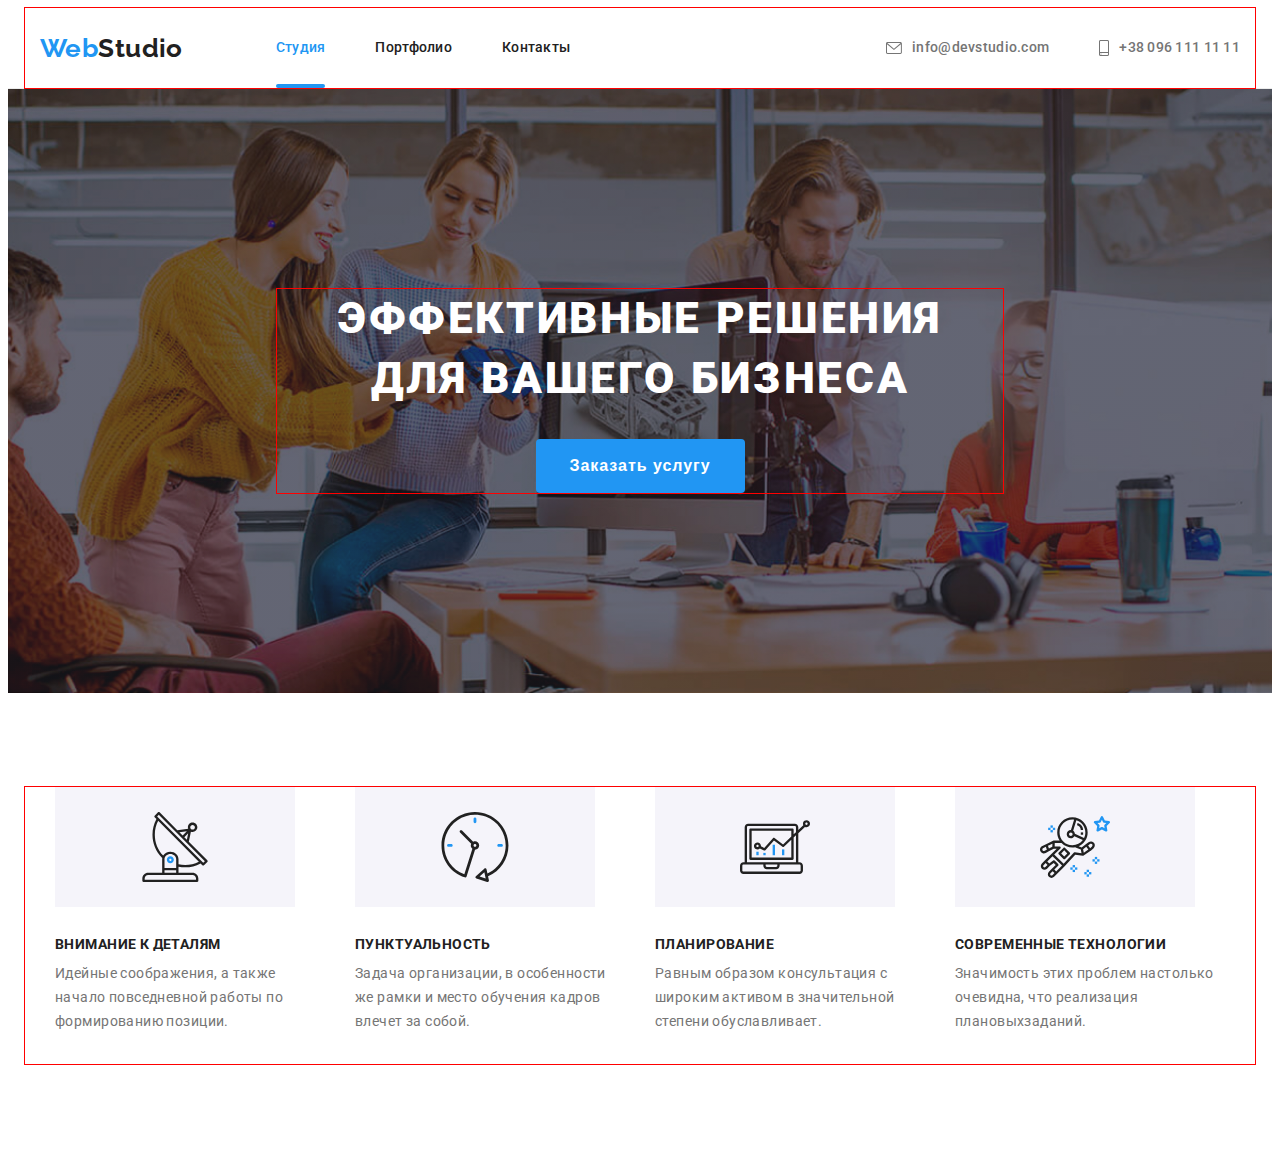
==== commit 549d2b43: "Refresh" ====
--- a/index.html
+++ b/index.html
@@ -15,8 +15,9 @@
     <!-- Шапка -->
     <header class="header">
         <div class="container header__container">
+            <a class="logo" href="#" style="text-decoration: none;"><span class="logo-link">Web</span><span class="logo-link-studio">Studio</span></a>
         <nav class="header__nav__container">
-        <a class="logo" href="#" style="text-decoration: none;"><span class="logo-link">Web</span><span class="logo-link-studio">Studio</span></a>
+       
             <ul class="list menu">
                 <li class="menu__item">
                     <a href="#" class="studio__nav current list">Студия</a>
@@ -28,13 +29,7 @@
                     <a href="#" class="studio__nav list">Контакты</a>
                 </li>
             </ul>
-
         </nav>
-    <button type="button" class="header__button">
-        <svg class="header__icon-button" width="24" height="24">
-            <use href="./images/icons.svg#icon-menu"></use>
-        </svg>
-    </button>
         <ul class="list menu__contact ">
         <li class="menu__contact__mail">
             <a class="mail list" href="mailto:info@devstudio.com">
@@ -49,7 +44,69 @@
              </svg>
             +38 096 111 11 11</a></li>
         </ul>
+        <!-- BUTTON BURGER -->
+        <button type="button" class="header__button" data-menu-button>
+            <svg class="header__icon-button" width="24" height="24">
+                <use href="./images/icons.svg#icon-menu"></use>
+            </svg>
+        </button>
     </div>
+    <!-- MOBILE MENU -->
+    <div class="mobile__menu " data-menu>
+        <div class="container mobile__menu__container">
+            <button type="button" class="mobile__menu__close" data-menu-close>
+                <svg class="mobile__cross">
+                    <use href="./images/icons.svg#icon-close"></use>
+                </svg>
+            </button>
+            <ul class="mobile__menu__nav list">
+                <li class="mobile__title">
+                    <a href="#" class="mobile__menu__link mob__current list">
+                        Студия
+                </a>
+                </li>
+                <li class="mobile__title">
+                    <a href="./portfolio.html" class="mobile__menu__link list">
+                        Портфолио
+                </a>
+                </li>
+                <li class="mobile__title contact__title">
+                    <a href="" class="mobile__menu__link   list">
+                        Контакты
+                </a>
+                </li>
+            </ul>
+            <ul class="site__contacts list"> 
+                <li class="site__mail">
+                    <a href="" class="site__link list">
+                        +38 096 111 11 11
+                    </a>
+                </li>
+                <li class="site__mail">
+                    <a href="" class="site__link list">
+                        info@devstudio.com
+                    </a>
+                </li>
+            </ul>
+            <ul class="network__list list">
+                <li class="network__items">
+                    <a href="" class="network__social list">
+                        Instagram
+                    </a></li>
+                <li class="network__items">
+                    <a href="" class="network__social list">
+                        Twitter
+                    </a></li>
+                <li class="network__items">
+                    <a href="" class="network__social list">
+                        Facebook
+                    </a></li>
+                <li class="network__items">
+                    <a href="" class="network__social list">
+                        LinkedIn
+                    </a></li>
+            </ul> 
+        </div>
     </div>
     </header>
     <!-- Главная -->
@@ -103,7 +160,7 @@
             </ul>
         </div>
         </section>
-        <section class="title__main">
+        <!-- <section class="title__main">
             <div class="container">
             <h2 class="title__main__new">Чем мы занимаемся</h2>
             <ul class="list program">
@@ -334,7 +391,7 @@
                     </li>
                 </ul>
             </div>
-        </section>
+        </section> -->
     </main> 
     <!-- Футер -->
     <!-- <footer class="footer">
@@ -394,7 +451,8 @@
             </form>
         </div>
     </div>
-    </footer>
+    </footer> -->
+    <!-- Modal page -->
     <div class="backdrop is-hidden" data-modal>
         <div class="modal">
             <p class="modal-text">Оставьте свои данные, мы вам перезвоним</p>
@@ -448,6 +506,7 @@
             </button>
         </div>
     </div>
-    <script src="./js/modal.js"></script> -->
+    <script src="./js/modal.js"></script>
+    <script src="./js/menu.js"></script>
 </body>
 </html>--- a/css/main.min.css
+++ b/css/main.min.css
@@ -1,2 +1,2 @@
-.invisible{position:absolute;width:1px;height:1px;margin:-1px;border:0;padding:0;white-space:nowrap;clip-path:inset(100%);clip:rect(0 0 0 0);overflow:hidden}h1,h2,h3,h4,h5,h5,p{margin-top:0;margin-bottom:0}ul,ol{margin:0;padding:0;-webkit-padding-start:0}img{display:block}body{background:#fff;font-family:"Roboto",sans-serif;color:#212121;font-size:14px;letter-spacing:0.03em}@media screen and (max-width: 767px){.section{padding-top:60px;padding-bottom:60px}}@media screen and (min-width: 768px){.section{padding-top:60px;padding-bottom:60px}}@media screen and (min-width: 1200px){.section{padding-top:94px;padding-bottom:94px}}.container{padding-left:15px;padding-right:15px;outline:1px solid red}@media screen and (min-width: 480px){.container{max-width:480px;margin:0 auto}}@media screen and (min-width: 768px){.container{max-width:768px}}@media screen and (min-width: 1200px){.container{max-width:1200px}}.menu{display:flex;align-items:center}.menu__item:not(:last-child){margin-right:50px}@media screen and (max-width: 767px){.menu{display:none}}.menu__contact{display:flex;align-items:center}.menu__contact__mail{margin-right:50px}@media screen and (max-width: 767px){.menu__contact{display:none}}@media screen and (min-width: 768px){.menu__contact{display:block;padding-top:21px;padding-bottom:21px}.menu__contact__mail{padding:0;margin-bottom:10px;margin-right:0}.menu__contact .mail,.menu__contact .phone{padding:0}}@media screen and (min-width: 1200px){.menu__contact{display:flex;align-items:center}.menu__contact__mail{margin-bottom:0;margin-right:50px}}.studio__nav{position:relative;display:block;padding-top:32px;padding-bottom:32px;color:#212121;font-weight:500;font-size:14px;line-height:1.14;letter-spacing:0.02em;transition:color 250ms cubic-bezier(0.4, 0, 0.2, 1)}.studio__nav:hover,.studio__nav:focus{color:#2196F3}.list{list-style:none;text-decoration:none}.logo{font-family:"Raleway",sans-serif,"Roboto",sans-serif;font-weight:700;font-size:26px;line-height:1.19}@media screen and (min-width: 768px){.logo{margin-right:88px}}@media screen and (min-width: 1200px){.logo{margin-right:93px}}.logo-link{color:#2196F3}.logo-link-studio{color:#212121}.header{border-bottom:1px solid #ECECEC}.header__container{display:flex;align-items:center;justify-content:space-between}.header__nav__container{display:flex;align-items:center}.header__button{width:40px;height:40px;display:block;background:transparent;border:none;padding:0}@media screen and (min-width: 767px){.header__button{display:none}}.list .current{color:#2196F3}.list .current::after{position:absolute;left:0;bottom:0;content:'';width:100%;height:4px;background:#2196F3;border-radius:2px}.mail{display:flex;align-items:center;color:#757575;font-weight:500;font-size:14px;line-height:1.14;letter-spacing:0.02em;padding-top:32px;padding-bottom:32px;transition:color 250ms cubic-bezier(0.4, 0, 0.2, 1)}.mail:hover,.mail:focus{color:#2196F3}.mail:hover .icon-header,.mail:focus .icon-header{fill:currentColor}.phone{display:flex;align-items:center;color:#757575;font-weight:500;font-size:14px;line-height:1.14;letter-spacing:0.02em;padding-top:32px;padding-bottom:32px;transition:color 250ms cubic-bezier(0.4, 0, 0.2, 1)}.phone:hover,.phone:focus{color:#2196F3}.phone:hover .icon-header,.phone:focus .icon-header{fill:currentColor}.icon-header{margin-right:10px;fill:currentColor}.hero{background-position:center;max-width:1600px;max-height:600px;text-align:center;background-color:#2F303A;padding-top:200px;padding-bottom:200px;margin:0 auto;background-size:cover;background-image:linear-gradient(rgba(47,48,58,0.4), rgba(47,48,58,0.4)),url(../images/first__layout/hero-mob@1x.jpg)}@media screen and (min-device-pixel-ratio: 2), screen and (min-resolution: 192dpi), screen and (min-resolution: 2dppx){.hero .hero{background-image:linear-gradient(to right, rgba(47,48,58,0.4), rgba(47,48,58,0.4)),url("../images/first__layout/hero-mob@2x.jpg")}}@media screen and (min-width: 480px){.hero{background-image:linear-gradient(to right, rgba(47,48,58,0.4), rgba(47,48,58,0.4)),url("../images/first__layout/hero-tablet@1x.jpg")}}@media screen and (min-width: 480px) and (min-device-pixel-ratio: 2), screen and (min-width: 480px) and (min-resolution: 192dpi), screen and (min-width: 480px) and (min-resolution: 2dppx){.hero{background-image:linear-gradient(to right, rgba(47,48,58,0.4), rgba(47,48,58,0.4)),url("../images/first__layout/hero-tablet@2x.jpg")}}@media screen and (min-width: 1200px){.hero{background-image:linear-gradient(to right, rgba(47,48,58,0.4), rgba(47,48,58,0.4)),url("../images/first__layout/hero-desktop@1x.jpg")}}@media screen and (min-width: 1200px) and (min-device-pixel-ratio: 2), screen and (min-width: 1200px) and (min-resolution: 192dpi), screen and (min-width: 1200px) and (min-resolution: 2dppx){.hero{background-image:linear-gradient(to right, rgba(47,48,58,0.4), rgba(47,48,58,0.4)),url("../images/first__layout/hero-desktop@2x.jpg")}}@media screen and (min-width: 768px){.hero__width{max-width:696px}}@media screen and (min-width: 1200px){.hero__width{max-width:696px}}@media screen and (max-width: 767px){.hero__title{text-transform:uppercase;letter-spacing:0.06em;margin-bottom:30px;color:#fff;font-weight:900;font-size:26px;line-height:1.61;text-align:center}}@media screen and (min-width: 768px){.hero__title{text-transform:uppercase;letter-spacing:0.06em;margin-bottom:30px;color:#fff;font-weight:900;font-size:26px;line-height:1.61;text-align:center}}@media screen and (min-width: 1200px){.hero__title{text-transform:uppercase;letter-spacing:0.06em;margin-bottom:30px;color:#fff;font-weight:900;font-size:44px;line-height:1.36;text-align:center}}.hero__button__nav{background-color:#2196F3;color:#fff;font-weight:700;font-size:16px;line-height:1.87;padding:10px 32px;border-radius:4px;letter-spacing:0.06em}.list__features{display:block;align-items:center;justify-content:center}@media screen and (min-width: 768px){.list__features{display:flex;flex-wrap:wrap}}@media screen and (max-width: 767px){.list__about{width:100%}}@media screen and (min-width: 768px){.list__about{flex-basis:calc((100% - 30px / 2 )/2)}}@media screen and (min-width: 1200px){.list__about{flex-basis:calc((100% - 30px / 4 )/4);max-width:270px}}@media screen and (min-width: 768px){.list__about:not(:last-child):not(:last-child):nth-child(-n+3){margin-bottom:30px}}@media screen and (min-width: 1200px){.list__about:not(:last-child){margin-right:30px}}@media screen and (min-width: 768px){.space{margin-top:-30px}}.list__picture{display:flex;justify-content:center;align-items:center;height:120px;background-color:#F5F4FA;margin-bottom:30px;margin-right:30px}@media screen and (max-width: 767px){.list__picture{margin-right:0}}.list__title{margin-bottom:10px;color:#212121;font-weight:700;font-size:14px;line-height:1.14;text-transform:uppercase}.list__desc{font-size:14px;line-height:1.71;color:#757575;margin:0;padding:0}.title__main{padding-bottom:94px;display:flex}.title__main__new{color:#212121;font-weight:700;font-size:36px;line-height:1.16;margin-bottom:50px;text-align:center}.program{display:flex}.program__about__pics:not(:last-child){margin-right:30px}.program__about__pics{position:relative}.block-pics{position:absolute;left:0;bottom:0;padding:27px 82px;background:rgba(47,48,58,0.8);width:100%}.pics-description{font-weight:700;line-height:1.17;color:#fff;text-transform:uppercase}.team{background-color:#F5F4FA}.team__new__title{color:#212121;font-weight:700;font-size:36px;line-height:1.16;margin-bottom:50px;text-align:center}.team__main{display:flex;flex-wrap:wrap;margin-left:-30px}.team__pics{border-radius:0px 0px 4px 4px;box-shadow:0px 1px 3px rgba(0,0,0,0.12),0px 1px 1px rgba(0,0,0,0.14),0px 2px 1px rgba(0,0,0,0.2);margin-left:30px;text-align:center;max-width:270px}.team__pics__list{background:#fff;padding-top:30px;padding-bottom:30px;padding-left:32px;padding-right:32px}.team__pics__name{color:#212121;font-weight:500;font-size:16px;line-height:1.18;margin-bottom:10px}.new-product{color:#757575;font-size:16px;line-height:1.18;margin-bottom:16px}.icon-main{display:flex}.icon-undermain:not(:last-child){margin-right:10px}.icon-link{display:flex;justify-content:center;align-items:center;width:44px;height:44px;background-color:#fff;border-radius:50%;transition:background-color 250ms cubic-bezier(0.4, 0, 0.2, 1)}.icon-link:hover,.icon-link:focus{background-color:#2196F3}.icon-link:hover .icon-svg,.icon-link:focus .icon-svg{fill:#fff}.icon-svg{transition:fill 250ms cubic-bezier(0.4, 0, 0.2, 1);fill:#AFB1B8}.clients__text{color:#212121;font-weight:700;font-size:36px;line-height:1.16;margin-bottom:50px;text-align:center}.clients{display:flex;flex-wrap:wrap;align-items:center;justify-content:space-between}.clients__icons:not(:last-child){margin-right:30px}.clients__logo{margin:16px 32px 16px 32px;transition:fill 250ms cubic-bezier(0.4, 0, 0.2, 1)}.clients__link{display:flex;align-items:center;justify-content:center;width:100%;height:100%;max-width:170px;border:1px solid #AFB1B8;fill:#AFB1B8;border-radius:4px;transition:border 250ms cubic-bezier(0.4, 0, 0.2, 1)}.clients__link:hover,.clients__link:focus{border:1px solid #2196F3;fill:#2196F3}.clients__link:hover .clients__logo,.clients__link:focus .clients__logo{fill:#2196F3}.list button{cursor:pointer;border-radius:4px;border-color:transparent}.button-new{display:flex;justify-content:center;margin-bottom:50px}.button-new .button-title:not(:last-child){margin-right:8px}.list .btn{color:var(#212121);background-color:var(#F5F4FA);font-weight:500;font-size:16px;line-height:1.6;padding:6px 22px;transition:background-color 250ms cubic-bezier(0.4, 0, 0.2, 1),color 250ms cubic-bezier(0.4, 0, 0.2, 1),box-shadow 250ms cubic-bezier(0.4, 0, 0.2, 1)}.list .btn:hover,.list .btn:focus{background-color:#2196F3;color:#fff;box-shadow:0px 3px 1px rgba(0,0,0,0.1),0px 1px 2px rgba(0,0,0,0.08),0px 2px 2px rgba(0,0,0,0.12)}.flex-container{display:flex;flex-wrap:wrap}.cards-lay{display:block}.cards-lay:hover .overlay-text,.cards-lay:focus .overlay-text{transform:translateY(0)}.flex-element{flex-basis:calc((100% - 30px * 3 ) /3);margin-right:30px;margin-bottom:30px;transition:box-shadow 250ms cubic-bezier(0.4, 0, 0.2, 1)}.flex-element:hover,.flex-element:focus{box-shadow:0px 1px 1px rgba(0,0,0,0.12),0px 4px 4px rgba(0,0,0,0.06),1px 4px 6px rgba(0,0,0,0.16)}.flex-element:nth-child(3n){margin-right:0}.flex-element:nth-last-child(-n+3){margin-bottom:0}.overlay{position:relative;overflow:hidden}.overlay-text{position:absolute;top:0;left:0;transform:translateY(100%);transition:transform 250ms cubic-bezier(0.4, 0, 0.2, 1);width:100%;height:100%;padding:63px 24px;font-size:18px;line-height:1.5;letter-spacing:0.03em;color:#fff;background-color:#2196F3}.skin{display:block;border-bottom:1px solid #eeeeee;border-left:1px solid #eeeeee;border-right:1px solid #eeeeee;padding:20px 24px}.skin__poster{color:#212121;font-weight:700;font-size:18px;line-height:2;letter-spacing:0.06em;margin-bottom:4px}.skin__poster-about{color:#757575;font-size:16px;line-height:1.87}.footer{padding-top:60px;padding-bottom:60px;background-color:#2F303A}.footer__flex{display:flex;flex-wrap:wrap;align-items:baseline}.logo-footer{display:block;margin-bottom:30px}.address{font-style:inherit}.address__town{color:#fff;font-size:14px;line-height:1.71;margin-bottom:9px}.footer-list{margin-bottom:9px}.info,.info-phone{color:rgba(255,255,255,0.6);font-size:14px;line-height:1.71;transition:color 250ms cubic-bezier(0.4, 0, 0.2, 1)}.info:hover,.info:focus,.info-phone:hover,.info-phone:focus{color:#2196F3}.info:hover,.info:focus,.info-phone:hover,.info-phone:focus{color:#2196F3}.logo-studio-footer{color:#fff}.join{margin-left:60px}.join__title{color:#fff;text-transform:uppercase;font-weight:700;font-size:14px;line-height:1.17;margin-bottom:20px}.join__main{display:flex;flex-wrap:wrap;align-items:center}.join__undermain:not(:last-child){margin-right:10px}.join__link{display:flex;justify-content:center;align-items:center;width:44px;height:44px;border-radius:50%;background-color:rgba(255,255,255,0.1);transition:background-color 250ms cubic-bezier(0.4, 0, 0.2, 1)}.join__link:hover,.join__link:focus{background-color:#2196F3}.join__svg{fill:#fff}.email-container{margin-left:90px}.text-container{font-weight:700;font-size:14px;line-height:1.14;letter-spacing:0.03em;text-transform:uppercase;color:#fff;margin-bottom:20px}.new-form{display:inline-block;width:100%}.email-input{width:358px;height:50px;padding-top:15px;padding-left:16px;padding-bottom:15px;background-color:transparent;border:none;border:1px solid rgba(255,255,255,0.3);filter:drop-shadow(0px 4px 4px rgba(0,0,0,0.15));border-radius:4px;font-size:16px;color:#fff;transition:color 250ms cubic-bezier(0.4, 0, 0.2, 1)}.email-input:focus{color:rgba(255,255,255,0.6)}.email-input::placeholder{line-height:1.25;display:flex;align-items:center;letter-spacing:0.03em;background-color:transparent;color:rgba(255,255,255,0.6)}.footer-button-input{background-color:#2196F3;transition:box-shadow 250ms cubic-bezier(0.4, 0, 0.2, 1);cursor:pointer;box-shadow:0px 4px 4px rgba(0,0,0,0.15);border-radius:4px;font-weight:700;font-size:16px;line-height:1.8;display:inline-flex;align-items:center;text-align:center;letter-spacing:0.06em;color:#fff;border:none;margin-left:12px;padding:10px 30px;max-height:50px}.footer-button-input:hover,.footer-button-input:focus{box-shadow:0px 4px 4px rgba(0,0,0,0.15)}.telegram-svg{fill:#fff;margin-left:10px}.backdrop{background:rgba(0,0,0,0.2);position:fixed;top:0;left:0;width:100vw;height:100vh;z-index:1000;transition:opacity 250ms cubic-bezier(0.4, 0, 0.2, 1),visibility 250ms cubic-bezier(0.4, 0, 0.2, 1)}.is-hidden{visibility:hidden;opacity:0;pointer-events:none}.modal{width:528px;position:absolute;padding:40px;top:50%;left:50%;transform:translate(-50%, -50%);background-color:#fff;box-shadow:0px 1px 3px rgba(0,0,0,0.12),0px 1px 1px rgba(0,0,0,0.14),0px 2px 1px rgba(0,0,0,0.2);border-radius:4px}.modal-text{text-align:center;margin-bottom:30px;font-weight:700;font-size:20px;line-height:23px;letter-spacing:0.03em;color:#212121}.modal-form{display:flex;flex-direction:column}.modal-form-field{font-size:12px;line-height:1.16;letter-spacing:0.01em;color:#757575}.modal-form-field:not(:first-child){margin-top:28px}.svg-modal-input{position:relative;display:block}.modal-form-input{width:100%;display:block;margin-top:4px;height:40px;padding-left:42px;border:1px solid rgba(33,33,33,0.2);border-radius:4px;outline:none;transition:border-color 250ms cubic-bezier(0.4, 0, 0.2, 1),fill 250ms cubic-bezier(0.4, 0, 0.2, 1)}.modal-form-input:focus{border-color:#2196F3}.modal-form-input:focus+.name-svg{fill:#2196F3}.name-svg{position:absolute;top:50%;left:15px;transform:translateY(-50%);fill:#212121}.modal-form-message{margin-top:4px;width:100%;height:96px;padding:12px 16px;resize:none;border:1px solid rgba(33,33,33,0.2);border-radius:4px;outline:none;transition:border-color 250ms cubic-bezier(0.4, 0, 0.2, 1)}.modal-form-message::placeholder{font-size:12px;line-height:1.16;letter-spacing:0.01em;color:rgba(117,117,117,0.5)}.modal-form-message:focus{border-color:#2196F3}.modal-btn{position:absolute;right:8px;top:8px;width:30px;height:30px;background-color:transparent;border:1px solid rgba(0,0,0,0.1);border-radius:50%;cursor:pointer;padding:0;transition:fill 250ms cubic-bezier(0.4, 0, 0.2, 1)}.modal-btn:hover,.modal-btn:focus{fill:#2196F3;outline:none}.svg-modal{position:absolute;top:6px;right:5px;width:18px;height:18px}.modal-checkbox-policy{display:flex;align-items:center;margin-top:20px;margin-bottom:30px;margin-left:12px}.check-svg{border-radius:2px;width:15px;height:15px;display:inline-block;border:2px solid #212121;margin-right:7px}.modal-checkbox{transition:border-color 250ms cubic-bezier(0.4, 0, 0.2, 1)}.modal-checkbox:focus+.check-svg{border-color:#2196F3}.modal-checkbox:checked+.check-svg{background-image:url(../images/checked.svg);background-size:15px 15px;background-position:contain;background-origin:border-box;border:transparent}.checkbox-text{font-size:14px;line-height:1.71;letter-spacing:0.03em;color:#757575}.submit-btn{padding:10px 55px;background:#188CE8;transition:box-shadow 250ms cubic-bezier(0.4, 0, 0.2, 1);border-radius:4px;cursor:pointer;letter-spacing:0.06em;font-size:16px;line-height:1.87;color:#fff;width:200px;border:none;outline:none;margin:0 auto}.submit-btn:hover,.submit-btn:focus{box-shadow:0px 4px 4px rgba(0,0,0,0.15)}
+.invisible{position:absolute;width:1px;height:1px;margin:-1px;border:0;padding:0;white-space:nowrap;clip-path:inset(100%);clip:rect(0 0 0 0);overflow:hidden}h1,h2,h3,h4,h5,h5,p{margin-top:0;margin-bottom:0}ul,ol{margin:0;padding:0;-webkit-padding-start:0}img{display:block}body{background:#fff;font-family:"Roboto",sans-serif;color:#212121;font-size:14px;letter-spacing:0.03em}@media screen and (max-width: 767px){.section{padding-top:60px;padding-bottom:60px}}@media screen and (min-width: 768px){.section{padding-top:60px;padding-bottom:60px}}@media screen and (min-width: 1200px){.section{padding-top:94px;padding-bottom:94px}}.container{padding-left:15px;padding-right:15px;outline:1px solid red}@media screen and (min-width: 480px){.container{max-width:480px;margin:0 auto}}@media screen and (min-width: 768px){.container{max-width:768px}}@media screen and (min-width: 1200px){.container{max-width:1200px}}.mobile__menu__container{position:relative;padding-top:48px;padding-bottom:48px;padding-left:25px;background:#fff}.list.mob__current{color:#2196F3}.mobile__menu__link{display:block;font-size:40px;line-height:1.17;letter-spacing:0.02em;margin-bottom:32px;font-weight:500}.mobile__menu__link:focus,.mobile__menu__link:hover{color:#2196F3}.contact__title{margin-bottom:0}.mobile__menu{opacity:0;visibility:hidden;pointer-events:none;position:fixed;top:0;left:0;z-index:1000;width:100vw;height:100vh;background-color:#fff;overflow:auto}@media screen and (max-width: 767px){.mobile__menu{max-height:796px;width:100%;position:absolute;top:0;left:0;z-index:2}}@media screen and (min-width: 768px){.mobile__menu{display:none}}.mobile__menu.is-open{background:transparent;opacity:1;visibility:visible;pointer-events:auto;box-shadow:0px 4px 8px rgba(0,0,0,0.04),0px 2px 4px rgba(0,0,0,0.08),0px 1px 3px rgba(0,0,0,0.16)}.mobile__menu__close{border:none;background:transparent;padding:0;width:24px;height:16px;cursor:pointer;position:absolute;top:20px;right:20px}.mobile__cross{width:24px;height:24px}.mobile__menu__close:hover,.mobile__menu__close:focus{fill:#2196F3}.menu{display:flex;align-items:center}.menu__item:not(:last-child){margin-right:50px}@media screen and (max-width: 767px){.menu{display:none}}.menu__contact{display:flex;align-items:center;margin-left:auto}.menu__contact__mail{margin-right:30px}@media screen and (max-width: 767px){.menu__contact{display:none}}@media screen and (min-width: 768px){.menu__contact{display:block;padding-top:21px;padding-bottom:21px}.menu__contact__mail{padding:0;margin-bottom:10px;margin-right:0}.menu__contact .mail,.menu__contact .phone{padding:0}}@media screen and (min-width: 1200px){.menu__contact{display:flex;align-items:center}.menu__contact__mail{margin-bottom:0;margin-right:50px}}.studio__nav{position:relative;display:block;padding-top:32px;padding-bottom:32px;color:#212121;font-weight:500;font-size:14px;line-height:1.14;letter-spacing:0.02em;transition:color 250ms cubic-bezier(0.4, 0, 0.2, 1)}.studio__nav:hover,.studio__nav:focus{color:#2196F3}.list{list-style:none;text-decoration:none}.logo{font-family:"Raleway",sans-serif,"Roboto",sans-serif;font-weight:700;font-size:26px;line-height:1.19;margin-right:auto;padding-top:16px;padding-bottom:16px}@media screen and (min-width: 768px){.logo{margin-right:88px}}@media screen and (min-width: 1200px){.logo{margin-right:93px}}.logo-link{color:#2196F3}.logo-link-studio{color:#212121}.header{border-bottom:1px solid #ECECEC}.header__container{display:flex;align-items:center;justify-content:space-between;position:relative}.header__nav__container{display:flex;align-items:center}.header__button{width:24px;height:24px;display:block;background:transparent;border:none;padding:0;line-height:0;position:absolute;top:20px;right:20px}.header__button:focus,.header__button:hover{fill:#2196F3}@media screen and (min-width: 768px){.header__button{display:none}}.list .current{color:#2196F3}.list .current::after{position:absolute;left:0;bottom:0;content:'';width:100%;height:4px;background:#2196F3;border-radius:2px}.mail{display:flex;align-items:center;color:#757575;font-weight:500;font-size:14px;line-height:1.14;letter-spacing:0.02em;padding-top:32px;padding-bottom:32px;transition:color 250ms cubic-bezier(0.4, 0, 0.2, 1)}.mail:hover,.mail:focus{color:#2196F3}.mail:hover .icon-header,.mail:focus .icon-header{fill:currentColor}.phone{display:flex;align-items:center;color:#757575;font-weight:500;font-size:14px;line-height:1.14;letter-spacing:0.02em;padding-top:32px;padding-bottom:32px;transition:color 250ms cubic-bezier(0.4, 0, 0.2, 1)}.phone:hover,.phone:focus{color:#2196F3}.phone:hover .icon-header,.phone:focus .icon-header{fill:currentColor}.icon-header{margin-right:10px;fill:currentColor}.hero{background-position:center;max-width:1600px;max-height:600px;text-align:center;background-color:#2F303A;padding-top:200px;padding-bottom:200px;margin:0 auto;background-size:cover;background-image:linear-gradient(rgba(47,48,58,0.4), rgba(47,48,58,0.4)),url(../images/first__layout/hero-mob@1x.jpg)}@media screen and (min-device-pixel-ratio: 2), screen and (min-resolution: 192dpi), screen and (min-resolution: 2dppx){.hero .hero{background-image:linear-gradient(to right, rgba(47,48,58,0.4), rgba(47,48,58,0.4)),url("../images/first__layout/hero-mob@2x.jpg")}}@media screen and (min-width: 480px){.hero{background-image:linear-gradient(to right, rgba(47,48,58,0.4), rgba(47,48,58,0.4)),url("../images/first__layout/hero-tablet@1x.jpg")}}@media screen and (min-width: 480px) and (min-device-pixel-ratio: 2), screen and (min-width: 480px) and (min-resolution: 192dpi), screen and (min-width: 480px) and (min-resolution: 2dppx){.hero{background-image:linear-gradient(to right, rgba(47,48,58,0.4), rgba(47,48,58,0.4)),url("../images/first__layout/hero-tablet@2x.jpg")}}@media screen and (min-width: 1200px){.hero{background-image:linear-gradient(to right, rgba(47,48,58,0.4), rgba(47,48,58,0.4)),url("../images/first__layout/hero-desktop@1x.jpg")}}@media screen and (min-width: 1200px) and (min-device-pixel-ratio: 2), screen and (min-width: 1200px) and (min-resolution: 192dpi), screen and (min-width: 1200px) and (min-resolution: 2dppx){.hero{background-image:linear-gradient(to right, rgba(47,48,58,0.4), rgba(47,48,58,0.4)),url("../images/first__layout/hero-desktop@2x.jpg")}}@media screen and (min-width: 768px){.hero__width{max-width:696px}}@media screen and (min-width: 1200px){.hero__width{max-width:696px}}@media screen and (max-width: 767px){.hero__title{text-transform:uppercase;letter-spacing:0.06em;margin-bottom:30px;color:#fff;font-weight:900;font-size:26px;line-height:1.61;text-align:center}}@media screen and (min-width: 768px){.hero__title{text-transform:uppercase;letter-spacing:0.06em;margin-bottom:30px;color:#fff;font-weight:900;font-size:26px;line-height:1.61;text-align:center}}@media screen and (min-width: 1200px){.hero__title{text-transform:uppercase;letter-spacing:0.06em;margin-bottom:30px;color:#fff;font-weight:900;font-size:44px;line-height:1.36;text-align:center}}.hero__button__nav{background-color:#2196F3;color:#fff;font-weight:700;font-size:16px;line-height:1.87;padding:10px 32px;border-radius:4px;letter-spacing:0.06em}.list__features{display:block;align-items:center;justify-content:center}@media screen and (min-width: 768px){.list__features{display:flex;flex-wrap:wrap}}@media screen and (max-width: 767px){.list__about{width:100%}}@media screen and (min-width: 768px){.list__about{flex-basis:calc(100% / 2)}}@media screen and (min-width: 1200px){.list__about{flex-basis:calc(100% / 4);max-width:270px}}@media screen and (min-width: 768px){.list__about:not(:last-child):not(:last-child):nth-child(-n+3){margin-bottom:30px}}@media screen and (min-width: 1200px){.list__about:not(:last-child){margin-right:30px}}@media screen and (min-width: 768px){.space{margin-top:-30px}}.list__picture{display:flex;justify-content:center;align-items:center;height:120px;background-color:#F5F4FA;margin-bottom:30px;margin-right:30px}@media screen and (max-width: 767px){.list__picture{margin-right:0}}.list__title{margin-bottom:10px;color:#212121;font-weight:700;font-size:14px;line-height:1.14;text-transform:uppercase}.list__desc{font-size:14px;line-height:1.71;color:#757575;margin:0;padding:0}.title__main{padding-bottom:94px;display:flex}.title__main__new{color:#212121;font-weight:700;font-size:36px;line-height:1.16;margin-bottom:50px;text-align:center}.program{display:flex}.program__about__pics:not(:last-child){margin-right:30px}.program__about__pics{position:relative}.block-pics{position:absolute;left:0;bottom:0;padding:27px 82px;background:rgba(47,48,58,0.8);width:100%}.pics-description{font-weight:700;line-height:1.17;color:#fff;text-transform:uppercase}.team{background-color:#F5F4FA}.team__new__title{color:#212121;font-weight:700;font-size:36px;line-height:1.16;margin-bottom:50px;text-align:center}.team__main{display:flex;flex-wrap:wrap;margin-left:-30px}.team__pics{border-radius:0px 0px 4px 4px;box-shadow:0px 1px 3px rgba(0,0,0,0.12),0px 1px 1px rgba(0,0,0,0.14),0px 2px 1px rgba(0,0,0,0.2);margin-left:30px;text-align:center;max-width:270px}.team__pics__list{background:#fff;padding-top:30px;padding-bottom:30px;padding-left:32px;padding-right:32px}.team__pics__name{color:#212121;font-weight:500;font-size:16px;line-height:1.18;margin-bottom:10px}.new-product{color:#757575;font-size:16px;line-height:1.18;margin-bottom:16px}.icon-main{display:flex}.icon-undermain:not(:last-child){margin-right:10px}.icon-link{display:flex;justify-content:center;align-items:center;width:44px;height:44px;background-color:#fff;border-radius:50%;transition:background-color 250ms cubic-bezier(0.4, 0, 0.2, 1)}.icon-link:hover,.icon-link:focus{background-color:#2196F3}.icon-link:hover .icon-svg,.icon-link:focus .icon-svg{fill:#fff}.icon-svg{transition:fill 250ms cubic-bezier(0.4, 0, 0.2, 1);fill:#AFB1B8}.clients__text{color:#212121;font-weight:700;font-size:36px;line-height:1.16;margin-bottom:50px;text-align:center}.clients{display:flex;flex-wrap:wrap;align-items:center;justify-content:space-between}.clients__icons:not(:last-child){margin-right:30px}.clients__logo{margin:16px 32px 16px 32px;transition:fill 250ms cubic-bezier(0.4, 0, 0.2, 1)}.clients__link{display:flex;align-items:center;justify-content:center;width:100%;height:100%;max-width:170px;border:1px solid #AFB1B8;fill:#AFB1B8;border-radius:4px;transition:border 250ms cubic-bezier(0.4, 0, 0.2, 1)}.clients__link:hover,.clients__link:focus{border:1px solid #2196F3;fill:#2196F3}.clients__link:hover .clients__logo,.clients__link:focus .clients__logo{fill:#2196F3}.list button{cursor:pointer;border-radius:4px;border-color:transparent}.button-new{display:flex;justify-content:center;margin-bottom:50px}.button-new .button-title:not(:last-child){margin-right:8px}.list .btn{color:var(#212121);background-color:var(#F5F4FA);font-weight:500;font-size:16px;line-height:1.6;padding:6px 22px;transition:background-color 250ms cubic-bezier(0.4, 0, 0.2, 1),color 250ms cubic-bezier(0.4, 0, 0.2, 1),box-shadow 250ms cubic-bezier(0.4, 0, 0.2, 1)}.list .btn:hover,.list .btn:focus{background-color:#2196F3;color:#fff;box-shadow:0px 3px 1px rgba(0,0,0,0.1),0px 1px 2px rgba(0,0,0,0.08),0px 2px 2px rgba(0,0,0,0.12)}.flex-container{display:flex;flex-wrap:wrap}.cards-lay{display:block}.cards-lay:hover .overlay-text,.cards-lay:focus .overlay-text{transform:translateY(0)}.flex-element{flex-basis:calc((100% - 30px * 3 ) /3);margin-right:30px;margin-bottom:30px;transition:box-shadow 250ms cubic-bezier(0.4, 0, 0.2, 1)}.flex-element:hover,.flex-element:focus{box-shadow:0px 1px 1px rgba(0,0,0,0.12),0px 4px 4px rgba(0,0,0,0.06),1px 4px 6px rgba(0,0,0,0.16)}.flex-element:nth-child(3n){margin-right:0}.flex-element:nth-last-child(-n+3){margin-bottom:0}.overlay{position:relative;overflow:hidden}.overlay-text{position:absolute;top:0;left:0;transform:translateY(100%);transition:transform 250ms cubic-bezier(0.4, 0, 0.2, 1);width:100%;height:100%;padding:63px 24px;font-size:18px;line-height:1.5;letter-spacing:0.03em;color:#fff;background-color:#2196F3}.skin{display:block;border-bottom:1px solid #eeeeee;border-left:1px solid #eeeeee;border-right:1px solid #eeeeee;padding:20px 24px}.skin__poster{color:#212121;font-weight:700;font-size:18px;line-height:2;letter-spacing:0.06em;margin-bottom:4px}.skin__poster-about{color:#757575;font-size:16px;line-height:1.87}.footer{padding-top:60px;padding-bottom:60px;background-color:#2F303A}.footer__flex{display:flex;flex-wrap:wrap;align-items:baseline}.logo-footer{display:block;margin-bottom:30px}.address{font-style:inherit}.address__town{color:#fff;font-size:14px;line-height:1.71;margin-bottom:9px}.footer-list{margin-bottom:9px}.info,.info-phone{color:rgba(255,255,255,0.6);font-size:14px;line-height:1.71;transition:color 250ms cubic-bezier(0.4, 0, 0.2, 1)}.info:hover,.info:focus,.info-phone:hover,.info-phone:focus{color:#2196F3}.info:hover,.info:focus,.info-phone:hover,.info-phone:focus{color:#2196F3}.logo-studio-footer{color:#fff}.join{margin-left:60px}.join__title{color:#fff;text-transform:uppercase;font-weight:700;font-size:14px;line-height:1.17;margin-bottom:20px}.join__main{display:flex;flex-wrap:wrap;align-items:center}.join__undermain:not(:last-child){margin-right:10px}.join__link{display:flex;justify-content:center;align-items:center;width:44px;height:44px;border-radius:50%;background-color:rgba(255,255,255,0.1);transition:background-color 250ms cubic-bezier(0.4, 0, 0.2, 1)}.join__link:hover,.join__link:focus{background-color:#2196F3}.join__svg{fill:#fff}.email-container{margin-left:90px}.text-container{font-weight:700;font-size:14px;line-height:1.14;letter-spacing:0.03em;text-transform:uppercase;color:#fff;margin-bottom:20px}.new-form{display:inline-block;width:100%}.email-input{width:358px;height:50px;padding-top:15px;padding-left:16px;padding-bottom:15px;background-color:transparent;border:none;border:1px solid rgba(255,255,255,0.3);filter:drop-shadow(0px 4px 4px rgba(0,0,0,0.15));border-radius:4px;font-size:16px;color:#fff;transition:color 250ms cubic-bezier(0.4, 0, 0.2, 1)}.email-input:focus{color:rgba(255,255,255,0.6)}.email-input::placeholder{line-height:1.25;display:flex;align-items:center;letter-spacing:0.03em;background-color:transparent;color:rgba(255,255,255,0.6)}.footer-button-input{background-color:#2196F3;transition:box-shadow 250ms cubic-bezier(0.4, 0, 0.2, 1);cursor:pointer;box-shadow:0px 4px 4px rgba(0,0,0,0.15);border-radius:4px;font-weight:700;font-size:16px;line-height:1.8;display:inline-flex;align-items:center;text-align:center;letter-spacing:0.06em;color:#fff;border:none;margin-left:12px;padding:10px 30px;max-height:50px}.footer-button-input:hover,.footer-button-input:focus{box-shadow:0px 4px 4px rgba(0,0,0,0.15)}.telegram-svg{fill:#fff;margin-left:10px}.backdrop{background:rgba(0,0,0,0.2);position:fixed;top:0;left:0;width:100vw;height:100vh;z-index:1000;transition:opacity 250ms cubic-bezier(0.4, 0, 0.2, 1),visibility 250ms cubic-bezier(0.4, 0, 0.2, 1)}.is-hidden{visibility:hidden;opacity:0;pointer-events:none}.modal{width:528px;position:absolute;padding:40px;top:50%;left:50%;transform:translate(-50%, -50%);background-color:#fff;box-shadow:0px 1px 3px rgba(0,0,0,0.12),0px 1px 1px rgba(0,0,0,0.14),0px 2px 1px rgba(0,0,0,0.2);border-radius:4px}@media screen and (max-width: 479px){.modal{max-width:370px}}@media screen and (min-width: 480px){.modal{width:450px;height:609px}}@media screen and (min-width: 1200px){.modal{min-width:528px;min-height:581px}}.modal-text{text-align:center;margin-bottom:30px;font-weight:700;font-size:20px;line-height:23px;letter-spacing:0.03em;color:#212121}@media screen and (max-width: 1199px){.modal-text{max-width:370px}}.modal-form{display:flex;flex-direction:column}@media screen and (max-width: 1199px){.modal-form{max-width:370px}}@media screen and (min-width: 1200px){.modal-form{min-width:448px}}.modal-form-field{font-size:12px;line-height:1.16;letter-spacing:0.01em;color:#757575}.modal-form-field:not(:first-child){margin-top:10px}.svg-modal-input{position:relative;display:block}.modal-form-input{width:100%;display:block;margin-top:4px;height:40px;padding-left:42px;border:1px solid rgba(33,33,33,0.2);border-radius:4px;outline:none;transition:border-color 250ms cubic-bezier(0.4, 0, 0.2, 1),fill 250ms cubic-bezier(0.4, 0, 0.2, 1)}.modal-form-input:focus{border-color:#2196F3}.modal-form-input:focus+.name-svg{fill:#2196F3}.name-svg{position:absolute;top:50%;left:15px;transform:translateY(-50%);fill:#212121}.modal-form-message{margin-top:4px;width:100%;height:96px;padding:12px 16px;resize:none;border:1px solid rgba(33,33,33,0.2);border-radius:4px;outline:none;transition:border-color 250ms cubic-bezier(0.4, 0, 0.2, 1)}.modal-form-message::placeholder{font-size:12px;line-height:1.16;letter-spacing:0.01em;color:rgba(117,117,117,0.5)}.modal-form-message:focus{border-color:#2196F3}.modal-btn{position:absolute;right:8px;top:8px;width:30px;height:30px;background-color:transparent;border:1px solid rgba(0,0,0,0.1);border-radius:50%;cursor:pointer;padding:0;transition:fill 250ms cubic-bezier(0.4, 0, 0.2, 1)}.modal-btn:hover,.modal-btn:focus{fill:#2196F3;outline:none}.svg-modal{position:absolute;top:6px;right:5px;width:18px;height:18px}.modal-checkbox-policy{display:flex;align-items:center;margin-top:20px;margin-bottom:30px}.check-svg{border-radius:4px;width:16px;height:15px;display:inline-block;border:2px solid #212121;margin-right:7px}.modal-checkbox{transition:border-color 250ms cubic-bezier(0.4, 0, 0.2, 1)}.modal-checkbox:focus+.check-svg{border-color:#2196F3}.modal-checkbox:checked+.check-svg{background-image:url(../images/checked.svg);background-size:contain;background-position:center;background-origin:border-box;background-repeat:no-repeat;border:transparent}.checkbox-text{font-size:14px;line-height:1.71;letter-spacing:0.03em;color:#757575}@media screen and (max-width: 1199px){.checkbox-text{font-size:12px;line-height:1.16}}.submit-btn{padding:10px 55px;background:#188CE8;transition:box-shadow 250ms cubic-bezier(0.4, 0, 0.2, 1);border-radius:4px;cursor:pointer;letter-spacing:0.06em;font-size:16px;line-height:1.87;color:#fff;width:200px;border:none;outline:none;margin:0 auto}.submit-btn:hover,.submit-btn:focus{box-shadow:0px 4px 4px rgba(0,0,0,0.15)}
 /*# sourceMappingURL=main.min.css.map */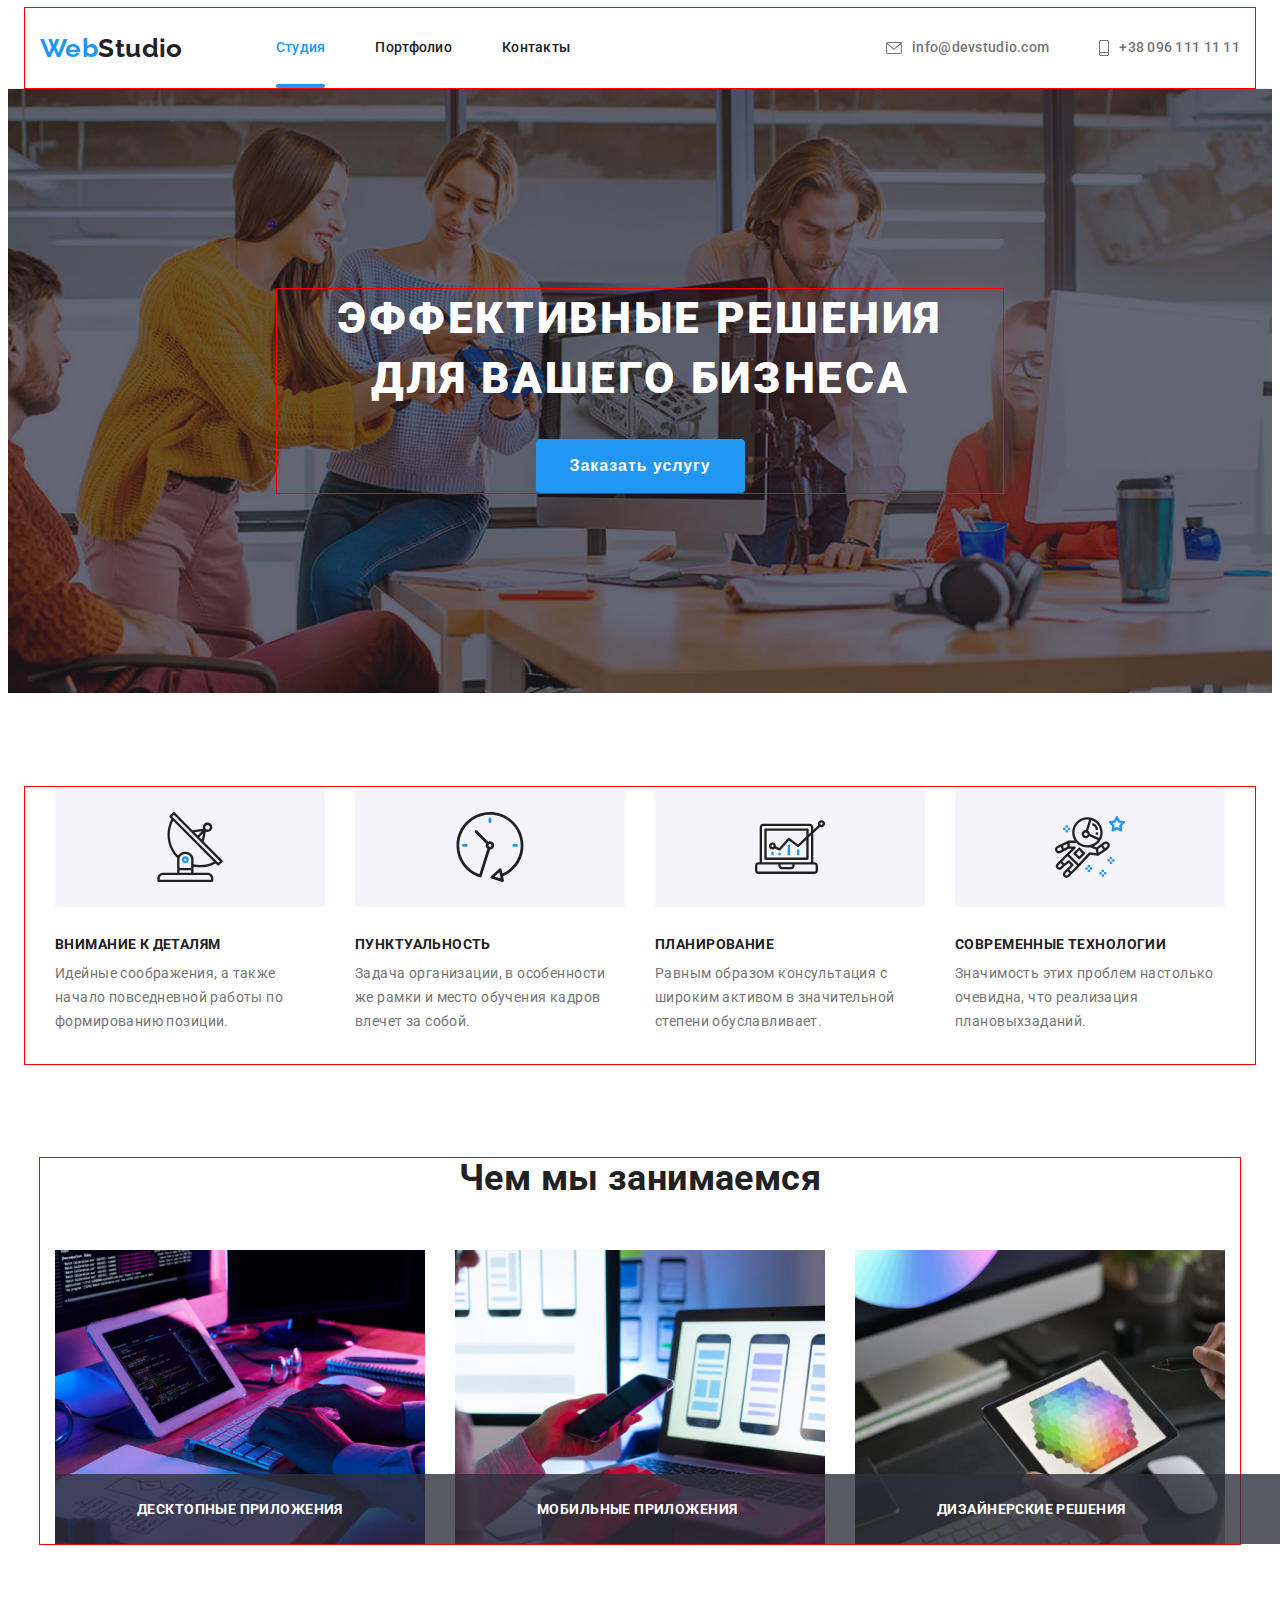
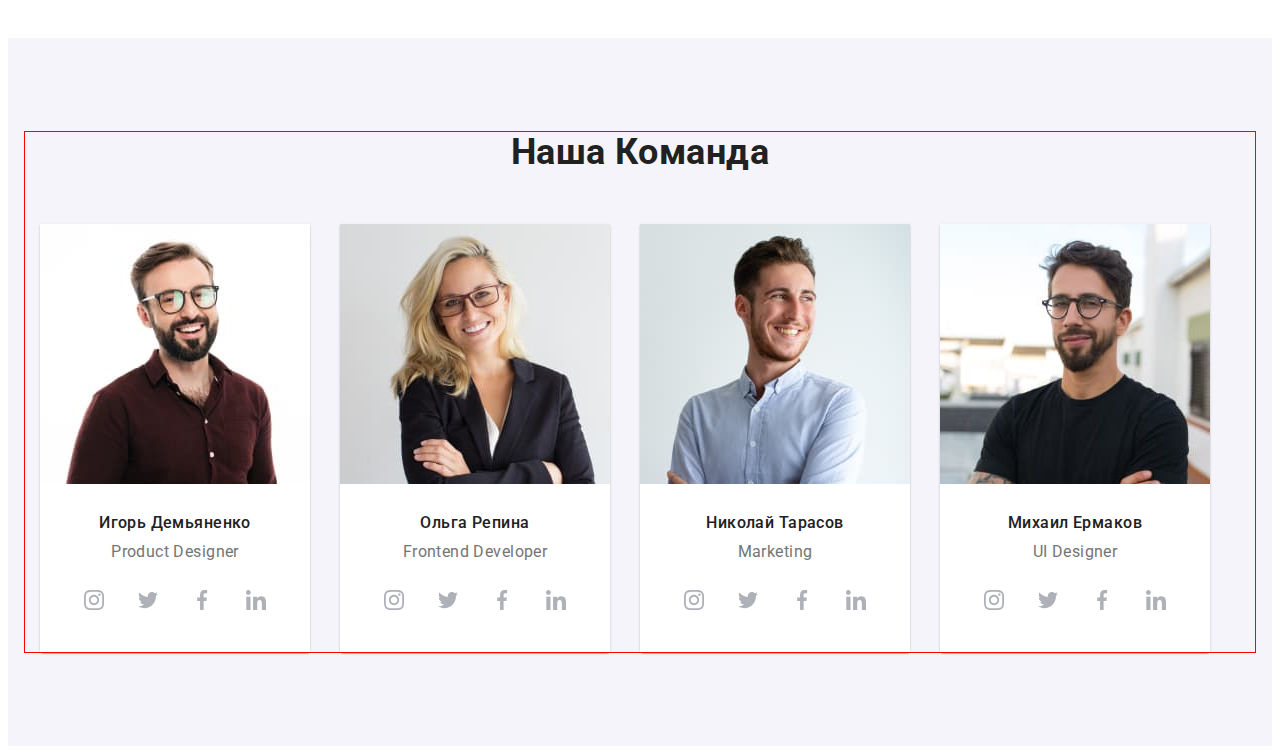
==== commit 713d8056: "Add new adaptive section" ====
--- a/index.html
+++ b/index.html
@@ -130,7 +130,7 @@
                 <h3 class="list__title">Внимание к деталям</h3>
                 <p class="list__desc">Идейные соображения, а также начало повседневной работы по формированию позиции.</p>
             </li>
-                <li class="list__about">
+                <li class="list__about about-space">
                     <div class="list__picture">
                         <svg class="icon-under-hero" width="70" height="70">
                             <use href="./images/icons.svg#icon-clock"></use>
@@ -160,24 +160,33 @@
             </ul>
         </div>
         </section>
-        <!-- <section class="title__main">
+        <section class="title__main">
             <div class="container">
             <h2 class="title__main__new">Чем мы занимаемся</h2>
             <ul class="list program">
             <li class="program__about__pics">
-                <img src="./images/img1.jpg" alt="Программирование" width="370">
+                <picture>
+                <source srcset="./images/about/laptop@1x.jpg 1x, ./images/about/laptop@2x.jpg 2x">
+                <img src="#" alt="Программирование"  >
+                </picture>
                 <div class="block-pics">
                     <p class="pics-description">Десктопные приложения</p>
                 </div>
             </li>
             <li class="program__about__pics">
-                <img src="./images/img2.jpg" alt="Адаптив" width="370">
+                <picture>
+                    <source srcset="./images/about/tablet@1x.jpg 1x, ./images/about/tablet@2x.jpg 2x">
+                <img src="#" alt="Адаптив">
+            </picture>
                 <div class="block-pics">
                     <p class="pics-description">Мобильные приложения</p>
                 </div>
             </li>
             <li class="program__about__pics">
-                <img src="./images/img3.jpg" alt="Графика" width="370">
+                <picture>
+                    <source srcset="./images/about/phone@1x.jpg 1x, ./images/about/phone@2x.jpg 2x">
+                <img src="#" alt="Графика" >
+            </picture>
                 <div class="block-pics">
                     <p class="pics-description">Дизайнерские решения</p>
                 </div>
@@ -190,7 +199,12 @@
             <h2 class="team__new__title">Наша Команда</h2>
             <ul class="list team__main">
                <li class="team__pics">
-                <img src="./images/img4.jpg" alt="Игорь Демьяненко" width="270" class="new-team">
+                   <picture>
+                    <source srcset="./images/team/igor/igor_desktop@1x.jpg 1x, ./images./team/igor/igor_desktop@2x.jpg 2x" media="(min-width:1200px)">
+                    <source srcset="./images/team/igor/igor_tablet@1x.jpg 1x, ./images./team/igor/igor_tablet@2x.jpg 2x" media="(min-width:768px)">
+                    <source srcset="./images/team/igor/igor_mobile@1x.jpg 1x, ./images./team/igor/igor_mobile@2x.jpg 2x" media="(max-width:767px)">
+                <img src="./images/igor@1x.jpg" alt="Игорь Демьяненко" class="new-team">
+            </picture>
                 <div class="team__pics__list">
                 <h3 class="team__pics__name">Игорь Демьяненко</h3>
                 <p class="new-product">Product Designer</p>
@@ -228,7 +242,12 @@
             </li>
 
                 <li class="team__pics">
-                <img src="./images/img5.jpg" alt="Ольга Репина" width="270" class="new-team">
+                    <picture>
+                        <source srcset="./images/team/olga/olga_desktop@1x.jpg 1x, ./images./team/olga/olga_desktop@2x.jpg 2x" media="(min-width:1200px)">
+                        <source srcset="./images/team/olga/olga_tablet@1x.jpg 1x, ./images./team/olga/olga_tablet@2x.jpg 2x" media="(min-width:768px)">
+                        <source srcset="./images/team/olga/olga_phone@1x.jpg 1x, ./images./team/olga/olga_phone@2x.jpg 2x" media="(max-width:767px)">
+                <img src="./images/img5.jpg" alt="Ольга Репина"  class="new-team">
+            </picture>
                 <div class="team__pics__list">
                 <h3 class="team__pics__name"> Ольга Репина</h3>
                 <p class="new-product">Frontend Developer</p>
@@ -266,7 +285,12 @@
             </li>
 
                 <li class="team__pics">
-                <img src="./images/img6.jpg" alt="Николай Тарасов" width="270" class="new-team">
+                    <picture>
+                        <source srcset="./images/team/kolya/kolya_desktop@1x.jpg 1x, ./images./team/kolya/kolya_desktop@2x.jpg 2x" media="(min-width:1200px)">
+                        <source srcset="./images/team/kolya/kolya_tablet@1x.jpg 1x, ./images./team/kolya/kolya_tablet@2x.jpg 2x" media="(min-width:768px)">
+                        <source srcset="./images/team/kolya/kolya_phone@1x.jpg 1x, ./images./team/kolya/kolya_phone@2x.jpg 2x" media="(max-width:767px)">
+                <img src="./images/img6.jpg" alt="Николай Тарасов"  class="new-team">
+            </picture>
                 <div class="team__pics__list">
                 <h3 class="team__pics__name">Николай Тарасов</h3>
                 <p class="new-product">Marketing</p>
@@ -302,9 +326,13 @@
                 </ul>
             </div>
             </li>
-
                 <li class="team__pics">
-                <img src="./images/img7.jpg" alt="Михаил Ермаков" width="270" class="new-team">
+                    <picture>
+                        <source srcset="./images/team/misha/misha_desktop@1x.jpg 1x, ./images./team/misha/misha_desktop@2x.jpg 2x" media="(min-width:1200px)">
+                        <source srcset="./images/team/misha/misha_tablet@1x.jpg 1x, ./images./team/misha/misha_tablet@2x.jpg 2x" media="(min-width:768px)">
+                        <source srcset="./images/team/misha/misha_phone@1x.jpg 1x, ./images./team/misha/misha_phone@2x.jpg 2x" media="(max-width:767px)">
+                <img src="./images/img7.jpg" alt="Михаил Ермаков"  class="new-team">
+            </picture>
                 <div class="team__pics__list">
                 <h3 class="team__pics__name">Михаил Ермаков</h3>
                 <p class="new-product">UI Designer</p>
@@ -343,7 +371,7 @@
             </ul>
         </div>
         </section>
-        <section class="section">
+        <!-- <section class="section">
             <div class="container">
                 <h2 class="clients__text">Постоянные клиенты</h2>
                 <ul class="clients list">
--- a/css/main.min.css
+++ b/css/main.min.css
@@ -1,2 +1,2 @@
-.invisible{position:absolute;width:1px;height:1px;margin:-1px;border:0;padding:0;white-space:nowrap;clip-path:inset(100%);clip:rect(0 0 0 0);overflow:hidden}h1,h2,h3,h4,h5,h5,p{margin-top:0;margin-bottom:0}ul,ol{margin:0;padding:0;-webkit-padding-start:0}img{display:block}body{background:#fff;font-family:"Roboto",sans-serif;color:#212121;font-size:14px;letter-spacing:0.03em}@media screen and (max-width: 767px){.section{padding-top:60px;padding-bottom:60px}}@media screen and (min-width: 768px){.section{padding-top:60px;padding-bottom:60px}}@media screen and (min-width: 1200px){.section{padding-top:94px;padding-bottom:94px}}.container{padding-left:15px;padding-right:15px;outline:1px solid red}@media screen and (min-width: 480px){.container{max-width:480px;margin:0 auto}}@media screen and (min-width: 768px){.container{max-width:768px}}@media screen and (min-width: 1200px){.container{max-width:1200px}}.mobile__menu__container{position:relative;padding-top:48px;padding-bottom:48px;padding-left:25px;background:#fff}.list.mob__current{color:#2196F3}.mobile__menu__link{display:block;font-size:40px;line-height:1.17;letter-spacing:0.02em;margin-bottom:32px;font-weight:500}.mobile__menu__link:focus,.mobile__menu__link:hover{color:#2196F3}.contact__title{margin-bottom:0}.mobile__menu{opacity:0;visibility:hidden;pointer-events:none;position:fixed;top:0;left:0;z-index:1000;width:100vw;height:100vh;background-color:#fff;overflow:auto}@media screen and (max-width: 767px){.mobile__menu{max-height:796px;width:100%;position:absolute;top:0;left:0;z-index:2}}@media screen and (min-width: 768px){.mobile__menu{display:none}}.mobile__menu.is-open{background:transparent;opacity:1;visibility:visible;pointer-events:auto;box-shadow:0px 4px 8px rgba(0,0,0,0.04),0px 2px 4px rgba(0,0,0,0.08),0px 1px 3px rgba(0,0,0,0.16)}.mobile__menu__close{border:none;background:transparent;padding:0;width:24px;height:16px;cursor:pointer;position:absolute;top:20px;right:20px}.mobile__cross{width:24px;height:24px}.mobile__menu__close:hover,.mobile__menu__close:focus{fill:#2196F3}.menu{display:flex;align-items:center}.menu__item:not(:last-child){margin-right:50px}@media screen and (max-width: 767px){.menu{display:none}}.menu__contact{display:flex;align-items:center;margin-left:auto}.menu__contact__mail{margin-right:30px}@media screen and (max-width: 767px){.menu__contact{display:none}}@media screen and (min-width: 768px){.menu__contact{display:block;padding-top:21px;padding-bottom:21px}.menu__contact__mail{padding:0;margin-bottom:10px;margin-right:0}.menu__contact .mail,.menu__contact .phone{padding:0}}@media screen and (min-width: 1200px){.menu__contact{display:flex;align-items:center}.menu__contact__mail{margin-bottom:0;margin-right:50px}}.studio__nav{position:relative;display:block;padding-top:32px;padding-bottom:32px;color:#212121;font-weight:500;font-size:14px;line-height:1.14;letter-spacing:0.02em;transition:color 250ms cubic-bezier(0.4, 0, 0.2, 1)}.studio__nav:hover,.studio__nav:focus{color:#2196F3}.list{list-style:none;text-decoration:none}.logo{font-family:"Raleway",sans-serif,"Roboto",sans-serif;font-weight:700;font-size:26px;line-height:1.19;margin-right:auto;padding-top:16px;padding-bottom:16px}@media screen and (min-width: 768px){.logo{margin-right:88px}}@media screen and (min-width: 1200px){.logo{margin-right:93px}}.logo-link{color:#2196F3}.logo-link-studio{color:#212121}.header{border-bottom:1px solid #ECECEC}.header__container{display:flex;align-items:center;justify-content:space-between;position:relative}.header__nav__container{display:flex;align-items:center}.header__button{width:24px;height:24px;display:block;background:transparent;border:none;padding:0;line-height:0;position:absolute;top:20px;right:20px}.header__button:focus,.header__button:hover{fill:#2196F3}@media screen and (min-width: 768px){.header__button{display:none}}.list .current{color:#2196F3}.list .current::after{position:absolute;left:0;bottom:0;content:'';width:100%;height:4px;background:#2196F3;border-radius:2px}.mail{display:flex;align-items:center;color:#757575;font-weight:500;font-size:14px;line-height:1.14;letter-spacing:0.02em;padding-top:32px;padding-bottom:32px;transition:color 250ms cubic-bezier(0.4, 0, 0.2, 1)}.mail:hover,.mail:focus{color:#2196F3}.mail:hover .icon-header,.mail:focus .icon-header{fill:currentColor}.phone{display:flex;align-items:center;color:#757575;font-weight:500;font-size:14px;line-height:1.14;letter-spacing:0.02em;padding-top:32px;padding-bottom:32px;transition:color 250ms cubic-bezier(0.4, 0, 0.2, 1)}.phone:hover,.phone:focus{color:#2196F3}.phone:hover .icon-header,.phone:focus .icon-header{fill:currentColor}.icon-header{margin-right:10px;fill:currentColor}.hero{background-position:center;max-width:1600px;max-height:600px;text-align:center;background-color:#2F303A;padding-top:200px;padding-bottom:200px;margin:0 auto;background-size:cover;background-image:linear-gradient(rgba(47,48,58,0.4), rgba(47,48,58,0.4)),url(../images/first__layout/hero-mob@1x.jpg)}@media screen and (min-device-pixel-ratio: 2), screen and (min-resolution: 192dpi), screen and (min-resolution: 2dppx){.hero .hero{background-image:linear-gradient(to right, rgba(47,48,58,0.4), rgba(47,48,58,0.4)),url("../images/first__layout/hero-mob@2x.jpg")}}@media screen and (min-width: 480px){.hero{background-image:linear-gradient(to right, rgba(47,48,58,0.4), rgba(47,48,58,0.4)),url("../images/first__layout/hero-tablet@1x.jpg")}}@media screen and (min-width: 480px) and (min-device-pixel-ratio: 2), screen and (min-width: 480px) and (min-resolution: 192dpi), screen and (min-width: 480px) and (min-resolution: 2dppx){.hero{background-image:linear-gradient(to right, rgba(47,48,58,0.4), rgba(47,48,58,0.4)),url("../images/first__layout/hero-tablet@2x.jpg")}}@media screen and (min-width: 1200px){.hero{background-image:linear-gradient(to right, rgba(47,48,58,0.4), rgba(47,48,58,0.4)),url("../images/first__layout/hero-desktop@1x.jpg")}}@media screen and (min-width: 1200px) and (min-device-pixel-ratio: 2), screen and (min-width: 1200px) and (min-resolution: 192dpi), screen and (min-width: 1200px) and (min-resolution: 2dppx){.hero{background-image:linear-gradient(to right, rgba(47,48,58,0.4), rgba(47,48,58,0.4)),url("../images/first__layout/hero-desktop@2x.jpg")}}@media screen and (min-width: 768px){.hero__width{max-width:696px}}@media screen and (min-width: 1200px){.hero__width{max-width:696px}}@media screen and (max-width: 767px){.hero__title{text-transform:uppercase;letter-spacing:0.06em;margin-bottom:30px;color:#fff;font-weight:900;font-size:26px;line-height:1.61;text-align:center}}@media screen and (min-width: 768px){.hero__title{text-transform:uppercase;letter-spacing:0.06em;margin-bottom:30px;color:#fff;font-weight:900;font-size:26px;line-height:1.61;text-align:center}}@media screen and (min-width: 1200px){.hero__title{text-transform:uppercase;letter-spacing:0.06em;margin-bottom:30px;color:#fff;font-weight:900;font-size:44px;line-height:1.36;text-align:center}}.hero__button__nav{background-color:#2196F3;color:#fff;font-weight:700;font-size:16px;line-height:1.87;padding:10px 32px;border-radius:4px;letter-spacing:0.06em}.list__features{display:block;align-items:center;justify-content:center}@media screen and (min-width: 768px){.list__features{display:flex;flex-wrap:wrap}}@media screen and (max-width: 767px){.list__about{width:100%}}@media screen and (min-width: 768px){.list__about{flex-basis:calc(100% / 2)}}@media screen and (min-width: 1200px){.list__about{flex-basis:calc(100% / 4);max-width:270px}}@media screen and (min-width: 768px){.list__about:not(:last-child):not(:last-child):nth-child(-n+3){margin-bottom:30px}}@media screen and (min-width: 1200px){.list__about:not(:last-child){margin-right:30px}}@media screen and (min-width: 768px){.space{margin-top:-30px}}.list__picture{display:flex;justify-content:center;align-items:center;height:120px;background-color:#F5F4FA;margin-bottom:30px;margin-right:30px}@media screen and (max-width: 767px){.list__picture{margin-right:0}}.list__title{margin-bottom:10px;color:#212121;font-weight:700;font-size:14px;line-height:1.14;text-transform:uppercase}.list__desc{font-size:14px;line-height:1.71;color:#757575;margin:0;padding:0}.title__main{padding-bottom:94px;display:flex}.title__main__new{color:#212121;font-weight:700;font-size:36px;line-height:1.16;margin-bottom:50px;text-align:center}.program{display:flex}.program__about__pics:not(:last-child){margin-right:30px}.program__about__pics{position:relative}.block-pics{position:absolute;left:0;bottom:0;padding:27px 82px;background:rgba(47,48,58,0.8);width:100%}.pics-description{font-weight:700;line-height:1.17;color:#fff;text-transform:uppercase}.team{background-color:#F5F4FA}.team__new__title{color:#212121;font-weight:700;font-size:36px;line-height:1.16;margin-bottom:50px;text-align:center}.team__main{display:flex;flex-wrap:wrap;margin-left:-30px}.team__pics{border-radius:0px 0px 4px 4px;box-shadow:0px 1px 3px rgba(0,0,0,0.12),0px 1px 1px rgba(0,0,0,0.14),0px 2px 1px rgba(0,0,0,0.2);margin-left:30px;text-align:center;max-width:270px}.team__pics__list{background:#fff;padding-top:30px;padding-bottom:30px;padding-left:32px;padding-right:32px}.team__pics__name{color:#212121;font-weight:500;font-size:16px;line-height:1.18;margin-bottom:10px}.new-product{color:#757575;font-size:16px;line-height:1.18;margin-bottom:16px}.icon-main{display:flex}.icon-undermain:not(:last-child){margin-right:10px}.icon-link{display:flex;justify-content:center;align-items:center;width:44px;height:44px;background-color:#fff;border-radius:50%;transition:background-color 250ms cubic-bezier(0.4, 0, 0.2, 1)}.icon-link:hover,.icon-link:focus{background-color:#2196F3}.icon-link:hover .icon-svg,.icon-link:focus .icon-svg{fill:#fff}.icon-svg{transition:fill 250ms cubic-bezier(0.4, 0, 0.2, 1);fill:#AFB1B8}.clients__text{color:#212121;font-weight:700;font-size:36px;line-height:1.16;margin-bottom:50px;text-align:center}.clients{display:flex;flex-wrap:wrap;align-items:center;justify-content:space-between}.clients__icons:not(:last-child){margin-right:30px}.clients__logo{margin:16px 32px 16px 32px;transition:fill 250ms cubic-bezier(0.4, 0, 0.2, 1)}.clients__link{display:flex;align-items:center;justify-content:center;width:100%;height:100%;max-width:170px;border:1px solid #AFB1B8;fill:#AFB1B8;border-radius:4px;transition:border 250ms cubic-bezier(0.4, 0, 0.2, 1)}.clients__link:hover,.clients__link:focus{border:1px solid #2196F3;fill:#2196F3}.clients__link:hover .clients__logo,.clients__link:focus .clients__logo{fill:#2196F3}.list button{cursor:pointer;border-radius:4px;border-color:transparent}.button-new{display:flex;justify-content:center;margin-bottom:50px}.button-new .button-title:not(:last-child){margin-right:8px}.list .btn{color:var(#212121);background-color:var(#F5F4FA);font-weight:500;font-size:16px;line-height:1.6;padding:6px 22px;transition:background-color 250ms cubic-bezier(0.4, 0, 0.2, 1),color 250ms cubic-bezier(0.4, 0, 0.2, 1),box-shadow 250ms cubic-bezier(0.4, 0, 0.2, 1)}.list .btn:hover,.list .btn:focus{background-color:#2196F3;color:#fff;box-shadow:0px 3px 1px rgba(0,0,0,0.1),0px 1px 2px rgba(0,0,0,0.08),0px 2px 2px rgba(0,0,0,0.12)}.flex-container{display:flex;flex-wrap:wrap}.cards-lay{display:block}.cards-lay:hover .overlay-text,.cards-lay:focus .overlay-text{transform:translateY(0)}.flex-element{flex-basis:calc((100% - 30px * 3 ) /3);margin-right:30px;margin-bottom:30px;transition:box-shadow 250ms cubic-bezier(0.4, 0, 0.2, 1)}.flex-element:hover,.flex-element:focus{box-shadow:0px 1px 1px rgba(0,0,0,0.12),0px 4px 4px rgba(0,0,0,0.06),1px 4px 6px rgba(0,0,0,0.16)}.flex-element:nth-child(3n){margin-right:0}.flex-element:nth-last-child(-n+3){margin-bottom:0}.overlay{position:relative;overflow:hidden}.overlay-text{position:absolute;top:0;left:0;transform:translateY(100%);transition:transform 250ms cubic-bezier(0.4, 0, 0.2, 1);width:100%;height:100%;padding:63px 24px;font-size:18px;line-height:1.5;letter-spacing:0.03em;color:#fff;background-color:#2196F3}.skin{display:block;border-bottom:1px solid #eeeeee;border-left:1px solid #eeeeee;border-right:1px solid #eeeeee;padding:20px 24px}.skin__poster{color:#212121;font-weight:700;font-size:18px;line-height:2;letter-spacing:0.06em;margin-bottom:4px}.skin__poster-about{color:#757575;font-size:16px;line-height:1.87}.footer{padding-top:60px;padding-bottom:60px;background-color:#2F303A}.footer__flex{display:flex;flex-wrap:wrap;align-items:baseline}.logo-footer{display:block;margin-bottom:30px}.address{font-style:inherit}.address__town{color:#fff;font-size:14px;line-height:1.71;margin-bottom:9px}.footer-list{margin-bottom:9px}.info,.info-phone{color:rgba(255,255,255,0.6);font-size:14px;line-height:1.71;transition:color 250ms cubic-bezier(0.4, 0, 0.2, 1)}.info:hover,.info:focus,.info-phone:hover,.info-phone:focus{color:#2196F3}.info:hover,.info:focus,.info-phone:hover,.info-phone:focus{color:#2196F3}.logo-studio-footer{color:#fff}.join{margin-left:60px}.join__title{color:#fff;text-transform:uppercase;font-weight:700;font-size:14px;line-height:1.17;margin-bottom:20px}.join__main{display:flex;flex-wrap:wrap;align-items:center}.join__undermain:not(:last-child){margin-right:10px}.join__link{display:flex;justify-content:center;align-items:center;width:44px;height:44px;border-radius:50%;background-color:rgba(255,255,255,0.1);transition:background-color 250ms cubic-bezier(0.4, 0, 0.2, 1)}.join__link:hover,.join__link:focus{background-color:#2196F3}.join__svg{fill:#fff}.email-container{margin-left:90px}.text-container{font-weight:700;font-size:14px;line-height:1.14;letter-spacing:0.03em;text-transform:uppercase;color:#fff;margin-bottom:20px}.new-form{display:inline-block;width:100%}.email-input{width:358px;height:50px;padding-top:15px;padding-left:16px;padding-bottom:15px;background-color:transparent;border:none;border:1px solid rgba(255,255,255,0.3);filter:drop-shadow(0px 4px 4px rgba(0,0,0,0.15));border-radius:4px;font-size:16px;color:#fff;transition:color 250ms cubic-bezier(0.4, 0, 0.2, 1)}.email-input:focus{color:rgba(255,255,255,0.6)}.email-input::placeholder{line-height:1.25;display:flex;align-items:center;letter-spacing:0.03em;background-color:transparent;color:rgba(255,255,255,0.6)}.footer-button-input{background-color:#2196F3;transition:box-shadow 250ms cubic-bezier(0.4, 0, 0.2, 1);cursor:pointer;box-shadow:0px 4px 4px rgba(0,0,0,0.15);border-radius:4px;font-weight:700;font-size:16px;line-height:1.8;display:inline-flex;align-items:center;text-align:center;letter-spacing:0.06em;color:#fff;border:none;margin-left:12px;padding:10px 30px;max-height:50px}.footer-button-input:hover,.footer-button-input:focus{box-shadow:0px 4px 4px rgba(0,0,0,0.15)}.telegram-svg{fill:#fff;margin-left:10px}.backdrop{background:rgba(0,0,0,0.2);position:fixed;top:0;left:0;width:100vw;height:100vh;z-index:1000;transition:opacity 250ms cubic-bezier(0.4, 0, 0.2, 1),visibility 250ms cubic-bezier(0.4, 0, 0.2, 1)}.is-hidden{visibility:hidden;opacity:0;pointer-events:none}.modal{width:528px;position:absolute;padding:40px;top:50%;left:50%;transform:translate(-50%, -50%);background-color:#fff;box-shadow:0px 1px 3px rgba(0,0,0,0.12),0px 1px 1px rgba(0,0,0,0.14),0px 2px 1px rgba(0,0,0,0.2);border-radius:4px}@media screen and (max-width: 479px){.modal{max-width:370px}}@media screen and (min-width: 480px){.modal{width:450px;height:609px}}@media screen and (min-width: 1200px){.modal{min-width:528px;min-height:581px}}.modal-text{text-align:center;margin-bottom:30px;font-weight:700;font-size:20px;line-height:23px;letter-spacing:0.03em;color:#212121}@media screen and (max-width: 1199px){.modal-text{max-width:370px}}.modal-form{display:flex;flex-direction:column}@media screen and (max-width: 1199px){.modal-form{max-width:370px}}@media screen and (min-width: 1200px){.modal-form{min-width:448px}}.modal-form-field{font-size:12px;line-height:1.16;letter-spacing:0.01em;color:#757575}.modal-form-field:not(:first-child){margin-top:10px}.svg-modal-input{position:relative;display:block}.modal-form-input{width:100%;display:block;margin-top:4px;height:40px;padding-left:42px;border:1px solid rgba(33,33,33,0.2);border-radius:4px;outline:none;transition:border-color 250ms cubic-bezier(0.4, 0, 0.2, 1),fill 250ms cubic-bezier(0.4, 0, 0.2, 1)}.modal-form-input:focus{border-color:#2196F3}.modal-form-input:focus+.name-svg{fill:#2196F3}.name-svg{position:absolute;top:50%;left:15px;transform:translateY(-50%);fill:#212121}.modal-form-message{margin-top:4px;width:100%;height:96px;padding:12px 16px;resize:none;border:1px solid rgba(33,33,33,0.2);border-radius:4px;outline:none;transition:border-color 250ms cubic-bezier(0.4, 0, 0.2, 1)}.modal-form-message::placeholder{font-size:12px;line-height:1.16;letter-spacing:0.01em;color:rgba(117,117,117,0.5)}.modal-form-message:focus{border-color:#2196F3}.modal-btn{position:absolute;right:8px;top:8px;width:30px;height:30px;background-color:transparent;border:1px solid rgba(0,0,0,0.1);border-radius:50%;cursor:pointer;padding:0;transition:fill 250ms cubic-bezier(0.4, 0, 0.2, 1)}.modal-btn:hover,.modal-btn:focus{fill:#2196F3;outline:none}.svg-modal{position:absolute;top:6px;right:5px;width:18px;height:18px}.modal-checkbox-policy{display:flex;align-items:center;margin-top:20px;margin-bottom:30px}.check-svg{border-radius:4px;width:16px;height:15px;display:inline-block;border:2px solid #212121;margin-right:7px}.modal-checkbox{transition:border-color 250ms cubic-bezier(0.4, 0, 0.2, 1)}.modal-checkbox:focus+.check-svg{border-color:#2196F3}.modal-checkbox:checked+.check-svg{background-image:url(../images/checked.svg);background-size:contain;background-position:center;background-origin:border-box;background-repeat:no-repeat;border:transparent}.checkbox-text{font-size:14px;line-height:1.71;letter-spacing:0.03em;color:#757575}@media screen and (max-width: 1199px){.checkbox-text{font-size:12px;line-height:1.16}}.submit-btn{padding:10px 55px;background:#188CE8;transition:box-shadow 250ms cubic-bezier(0.4, 0, 0.2, 1);border-radius:4px;cursor:pointer;letter-spacing:0.06em;font-size:16px;line-height:1.87;color:#fff;width:200px;border:none;outline:none;margin:0 auto}.submit-btn:hover,.submit-btn:focus{box-shadow:0px 4px 4px rgba(0,0,0,0.15)}
+.invisible{position:absolute;width:1px;height:1px;margin:-1px;border:0;padding:0;white-space:nowrap;clip-path:inset(100%);clip:rect(0 0 0 0);overflow:hidden}h1,h2,h3,h4,h5,h5,p{margin-top:0;margin-bottom:0}ul,ol{margin:0;padding:0;-webkit-padding-start:0}img{display:block}body{background:#fff;font-family:"Roboto",sans-serif;color:#212121;font-size:14px;letter-spacing:0.03em}@media screen and (max-width: 767px){.section{padding-top:60px;padding-bottom:60px}}@media screen and (min-width: 768px){.section{padding-top:60px;padding-bottom:60px}}@media screen and (min-width: 1200px){.section{padding-top:94px;padding-bottom:94px}}.container{padding-left:15px;padding-right:15px;outline:1px solid red}@media screen and (min-width: 480px){.container{max-width:480px;margin:0 auto}}@media screen and (min-width: 768px){.container{max-width:768px}}@media screen and (min-width: 1200px){.container{max-width:1200px}}.mobile__menu__container{position:relative;padding-top:48px;padding-bottom:48px;padding-left:25px;background:#fff}.list.mob__current{color:#2196F3}.mobile__menu{opacity:0;visibility:hidden;pointer-events:none;position:fixed;top:0;left:0;z-index:1000;width:100vw;height:100vh;background-color:#fff;overflow:auto}@media screen and (max-width: 767px){.mobile__menu{max-height:796px;width:100%;position:absolute;top:0;left:0;z-index:2}}@media screen and (min-width: 768px){.mobile__menu{display:none}}.mobile__menu.is-open{background:transparent;opacity:1;visibility:visible;pointer-events:auto;box-shadow:0px 4px 8px rgba(0,0,0,0.04),0px 2px 4px rgba(0,0,0,0.08),0px 1px 3px rgba(0,0,0,0.16)}.mobile__menu__close{border:none;background:transparent;padding:0;width:24px;height:16px;cursor:pointer;position:absolute;top:20px;right:20px}.mobile__cross{width:18px;height:18px}.mobile__menu__close:hover,.mobile__menu__close:focus{fill:#2196F3}.mobile__menu__link{display:block;font-size:40px;line-height:1.17;letter-spacing:0.02em;color:#212121;font-weight:500}.mobile__menu__link:focus,.mobile__menu__link:hover{color:#2196F3}.mobile__title:not(:last-child){margin-bottom:32px}.site__contacts{margin-top:302px}.site__mail:not(:last-child){margin-bottom:32px}.site__link{display:block;color:#757575;font-weight:500;font-size:24px;line-height:1.16;letter-spacing:0.02em}.site__link:hover,.site__link:focus{font-size:34px;line-height:1.17;letter-spacing:0.02em;color:#2196F3}.network__list{margin-top:64px;display:flex}.network__items{padding-right:10px;border-right:1px solid rgba(33,33,33,0.2)}.network__items:not(:first-child){padding-left:10px}.network__social{font-size:18px;line-height:1.22;letter-spacing:0.02em;color:#2196F3}.menu{display:flex;align-items:center}.menu__item:not(:last-child){margin-right:50px}@media screen and (max-width: 767px){.menu{display:none}}.menu__contact{display:flex;align-items:center;margin-left:auto}.menu__contact__mail{margin-right:30px}@media screen and (max-width: 767px){.menu__contact{display:none}}@media screen and (min-width: 768px){.menu__contact{display:block;padding-top:21px;padding-bottom:21px}.menu__contact__mail{padding:0;margin-bottom:10px;margin-right:0}.menu__contact .mail,.menu__contact .phone{padding:0}}@media screen and (min-width: 1200px){.menu__contact{display:flex;align-items:center}.menu__contact__mail{margin-bottom:0;margin-right:50px}}.studio__nav{position:relative;display:block;padding-top:32px;padding-bottom:32px;color:#212121;font-weight:500;font-size:14px;line-height:1.14;letter-spacing:0.02em;transition:color 250ms cubic-bezier(0.4, 0, 0.2, 1)}.studio__nav:hover,.studio__nav:focus{color:#2196F3}.list{list-style:none;text-decoration:none}.logo{font-family:"Raleway",sans-serif,"Roboto",sans-serif;font-weight:700;font-size:26px;line-height:1.19;margin-right:auto;padding-top:16px;padding-bottom:16px}@media screen and (min-width: 768px){.logo{margin-right:88px}}@media screen and (min-width: 1200px){.logo{margin-right:93px}}.logo-link{color:#2196F3}.logo-link-studio{color:#212121}.header{border-bottom:1px solid #ECECEC}.header__container{display:flex;align-items:center;justify-content:space-between;position:relative}.header__nav__container{display:flex;align-items:center}.header__button{width:24px;height:24px;display:block;background:transparent;border:none;padding:0;line-height:0;position:absolute;top:20px;right:20px}.header__button:focus,.header__button:hover{fill:#2196F3}@media screen and (min-width: 768px){.header__button{display:none}}.list .current{color:#2196F3}.list .current::after{position:absolute;left:0;bottom:0;content:'';width:100%;height:4px;background:#2196F3;border-radius:2px}.mail{display:flex;align-items:center;color:#757575;font-weight:500;font-size:14px;line-height:1.14;letter-spacing:0.02em;padding-top:32px;padding-bottom:32px;transition:color 250ms cubic-bezier(0.4, 0, 0.2, 1)}.mail:hover,.mail:focus{color:#2196F3}.mail:hover .icon-header,.mail:focus .icon-header{fill:currentColor}.phone{display:flex;align-items:center;color:#757575;font-weight:500;font-size:14px;line-height:1.14;letter-spacing:0.02em;padding-top:32px;padding-bottom:32px;transition:color 250ms cubic-bezier(0.4, 0, 0.2, 1)}.phone:hover,.phone:focus{color:#2196F3}.phone:hover .icon-header,.phone:focus .icon-header{fill:currentColor}.icon-header{margin-right:10px;fill:currentColor}.hero{background-position:center;max-width:1600px;max-height:600px;text-align:center;background-color:#2F303A;padding-top:200px;padding-bottom:200px;margin:0 auto;background-size:cover;background-image:linear-gradient(rgba(47,48,58,0.4), rgba(47,48,58,0.4)),url(../images/first__layout/hero-mob@1x.jpg)}@media screen and (min-device-pixel-ratio: 2), screen and (min-resolution: 192dpi), screen and (min-resolution: 2dppx){.hero .hero{background-image:linear-gradient(to right, rgba(47,48,58,0.4), rgba(47,48,58,0.4)),url("../images/first__layout/hero-mob@2x.jpg")}}@media screen and (min-width: 480px){.hero{background-image:linear-gradient(to right, rgba(47,48,58,0.4), rgba(47,48,58,0.4)),url("../images/first__layout/hero-tablet@1x.jpg")}}@media screen and (min-width: 480px) and (min-device-pixel-ratio: 2), screen and (min-width: 480px) and (min-resolution: 192dpi), screen and (min-width: 480px) and (min-resolution: 2dppx){.hero{background-image:linear-gradient(to right, rgba(47,48,58,0.4), rgba(47,48,58,0.4)),url("../images/first__layout/hero-tablet@2x.jpg")}}@media screen and (min-width: 1200px){.hero{background-image:linear-gradient(to right, rgba(47,48,58,0.4), rgba(47,48,58,0.4)),url("../images/first__layout/hero-desktop@1x.jpg")}}@media screen and (min-width: 1200px) and (min-device-pixel-ratio: 2), screen and (min-width: 1200px) and (min-resolution: 192dpi), screen and (min-width: 1200px) and (min-resolution: 2dppx){.hero{background-image:linear-gradient(to right, rgba(47,48,58,0.4), rgba(47,48,58,0.4)),url("../images/first__layout/hero-desktop@2x.jpg")}}@media screen and (min-width: 768px){.hero__width{max-width:696px}}@media screen and (min-width: 1200px){.hero__width{max-width:696px}}@media screen and (max-width: 767px){.hero__title{text-transform:uppercase;letter-spacing:0.06em;margin-bottom:30px;color:#fff;font-weight:900;font-size:26px;line-height:1.61;text-align:center}}@media screen and (min-width: 768px){.hero__title{text-transform:uppercase;letter-spacing:0.06em;margin-bottom:30px;color:#fff;font-weight:900;font-size:26px;line-height:1.61;text-align:center}}@media screen and (min-width: 1200px){.hero__title{text-transform:uppercase;letter-spacing:0.06em;margin-bottom:30px;color:#fff;font-weight:900;font-size:44px;line-height:1.36;text-align:center}}.hero__button__nav{background-color:#2196F3;color:#fff;font-weight:700;font-size:16px;line-height:1.87;padding:10px 32px;border-radius:4px;letter-spacing:0.06em}.list__features{display:block;align-items:center;justify-content:center}@media screen and (min-width: 768px){.list__features{display:flex;flex-wrap:wrap}}@media screen and (max-width: 767px){.list__about{width:100%}}@media screen and (min-width: 768px){.list__about{flex-basis:calc(100% / 2)}}@media screen and (min-width: 1200px){.list__about{flex-basis:calc(100% / 4);max-width:270px}}@media screen and (max-width: 767px){.list__about:not(:last-child){margin-bottom:30px}}@media screen and (min-width: 768px){.list__about:not(:last-child):not(:last-child):nth-child(-n+3){margin-bottom:30px}}@media screen and (min-width: 1200px){.list__about:not(:last-child){margin-right:30px}}@media screen and (min-width: 768px){.space{margin-top:-30px}}@media screen and (min-width: 768px){.about-space{margin-top:-22px}}@media screen and (min-width: 1200px){.about-space{margin-top:0}}.list__picture{display:flex;justify-content:center;align-items:center;height:120px;background-color:#F5F4FA;margin-bottom:30px;margin-right:30px}@media screen and (max-width: 767px){.list__picture{margin-right:0}}@media screen and (min-width: 1200px){.list__picture{margin-right:0}}.list__title{margin-bottom:10px;color:#212121;font-weight:700;font-size:14px;line-height:1.14;text-transform:uppercase}.list__desc{font-size:14px;line-height:1.71;color:#757575;margin:0;padding:0}@media screen and (min-width: 767px){.list__desc{max-width:354px}}.title__main{padding-bottom:94px;display:flex}@media screen and (max-width: 1199px){.title__main{display:none}}.title__main__new{color:#212121;font-weight:700;font-size:36px;line-height:1.16;margin-bottom:50px;text-align:center}.program{display:flex}.program__about__pics:not(:last-child){margin-right:30px}.program__about__pics{position:relative}.block-pics{position:absolute;left:0;bottom:0;padding:27px 82px;background:rgba(47,48,58,0.8);width:100%}.pics-description{font-weight:700;line-height:1.17;color:#fff;text-transform:uppercase}.team{background-color:#F5F4FA}@media screen and (max-width: 1199px){.team{padding-top:60px;padding-bottom:60px}}.team__new__title{color:#212121;font-weight:700;font-size:36px;line-height:1.16;margin-bottom:50px;text-align:center}@media screen and (max-width: 1199px){.team__new__title{font-size:28px;line-height:1.17;text-align:center;letter-spacing:0.03em}}.team__main{display:flex;flex-wrap:wrap;margin-left:-30px}@media screen and (min-width: 1200px){.team__main{display:flex;flex-wrap:nowrap;text-align:center;max-width:270px}}.team__pics{border-radius:0px 0px 4px 4px;box-shadow:0px 1px 3px rgba(0,0,0,0.12),0px 1px 1px rgba(0,0,0,0.14),0px 2px 1px rgba(0,0,0,0.2);margin-left:30px;text-align:center}@media screen and (max-width: 767px){.team__pics{margin-left:0;max-width:100%;justify-content:center;margin-left:30px}.team__pics:not(:last-child){margin-bottom:30px}}@media screen and (min-width: 768px){.team__pics{flex-basis:calc((100% - 30px * 2) / 2)}.team__pics:nth-child(-n+2){margin-bottom:30px}}@media screen and (min-width: 1200px){.team__pics:nth-child(n){margin-bottom:0}}.team__pics__list{background:#fff;padding-top:30px;padding-bottom:30px;padding-left:32px;padding-right:32px}@media screen and (max-width: 767px){.team__pics__list{width:100%}}.team__pics__name{color:#212121;font-weight:500;font-size:16px;line-height:1.18;margin-bottom:10px}.new-product{color:#757575;font-size:16px;line-height:1.18;margin-bottom:16px}.icon-main{display:flex;justify-content:center}.icon-undermain:not(:last-child){margin-right:10px}.icon-link{display:flex;justify-content:center;align-items:center;width:44px;height:44px;background-color:#fff;border-radius:50%;transition:background-color 250ms cubic-bezier(0.4, 0, 0.2, 1)}.icon-link:hover,.icon-link:focus{background-color:#2196F3}.icon-link:hover .icon-svg,.icon-link:focus .icon-svg{fill:#fff}.icon-svg{transition:fill 250ms cubic-bezier(0.4, 0, 0.2, 1);fill:#AFB1B8}.clients__text{color:#212121;font-weight:700;font-size:36px;line-height:1.16;margin-bottom:50px;text-align:center}.clients{display:flex;flex-wrap:wrap;align-items:center;justify-content:space-between}.clients__icons:not(:last-child){margin-right:30px}.clients__logo{margin:16px 32px 16px 32px;transition:fill 250ms cubic-bezier(0.4, 0, 0.2, 1)}.clients__link{display:flex;align-items:center;justify-content:center;width:100%;height:100%;max-width:170px;border:1px solid #AFB1B8;fill:#AFB1B8;border-radius:4px;transition:border 250ms cubic-bezier(0.4, 0, 0.2, 1)}.clients__link:hover,.clients__link:focus{border:1px solid #2196F3;fill:#2196F3}.clients__link:hover .clients__logo,.clients__link:focus .clients__logo{fill:#2196F3}.list button{cursor:pointer;border-radius:4px;border-color:transparent}.button-new{display:flex;justify-content:center;margin-bottom:50px}.button-new .button-title:not(:last-child){margin-right:8px}.list .btn{color:var(#212121);background-color:var(#F5F4FA);font-weight:500;font-size:16px;line-height:1.6;padding:6px 22px;transition:background-color 250ms cubic-bezier(0.4, 0, 0.2, 1),color 250ms cubic-bezier(0.4, 0, 0.2, 1),box-shadow 250ms cubic-bezier(0.4, 0, 0.2, 1)}.list .btn:hover,.list .btn:focus{background-color:#2196F3;color:#fff;box-shadow:0px 3px 1px rgba(0,0,0,0.1),0px 1px 2px rgba(0,0,0,0.08),0px 2px 2px rgba(0,0,0,0.12)}.flex-container{display:flex;flex-wrap:wrap}.cards-lay{display:block}.cards-lay:hover .overlay-text,.cards-lay:focus .overlay-text{transform:translateY(0)}.flex-element{flex-basis:calc((100% - 30px * 3 ) /3);margin-right:30px;margin-bottom:30px;transition:box-shadow 250ms cubic-bezier(0.4, 0, 0.2, 1)}.flex-element:hover,.flex-element:focus{box-shadow:0px 1px 1px rgba(0,0,0,0.12),0px 4px 4px rgba(0,0,0,0.06),1px 4px 6px rgba(0,0,0,0.16)}.flex-element:nth-child(3n){margin-right:0}.flex-element:nth-last-child(-n+3){margin-bottom:0}.overlay{position:relative;overflow:hidden}.overlay-text{position:absolute;top:0;left:0;transform:translateY(100%);transition:transform 250ms cubic-bezier(0.4, 0, 0.2, 1);width:100%;height:100%;padding:63px 24px;font-size:18px;line-height:1.5;letter-spacing:0.03em;color:#fff;background-color:#2196F3}.skin{display:block;border-bottom:1px solid #eeeeee;border-left:1px solid #eeeeee;border-right:1px solid #eeeeee;padding:20px 24px}.skin__poster{color:#212121;font-weight:700;font-size:18px;line-height:2;letter-spacing:0.06em;margin-bottom:4px}.skin__poster-about{color:#757575;font-size:16px;line-height:1.87}.footer{padding-top:60px;padding-bottom:60px;background-color:#2F303A}.footer__flex{display:flex;flex-wrap:wrap;align-items:baseline}.logo-footer{display:block;margin-bottom:30px}.address{font-style:inherit}.address__town{color:#fff;font-size:14px;line-height:1.71;margin-bottom:9px}.footer-list{margin-bottom:9px}.info,.info-phone{color:rgba(255,255,255,0.6);font-size:14px;line-height:1.71;transition:color 250ms cubic-bezier(0.4, 0, 0.2, 1)}.info:hover,.info:focus,.info-phone:hover,.info-phone:focus{color:#2196F3}.info:hover,.info:focus,.info-phone:hover,.info-phone:focus{color:#2196F3}.logo-studio-footer{color:#fff}.join{margin-left:60px}.join__title{color:#fff;text-transform:uppercase;font-weight:700;font-size:14px;line-height:1.17;margin-bottom:20px}.join__main{display:flex;flex-wrap:wrap;align-items:center}.join__undermain:not(:last-child){margin-right:10px}.join__link{display:flex;justify-content:center;align-items:center;width:44px;height:44px;border-radius:50%;background-color:rgba(255,255,255,0.1);transition:background-color 250ms cubic-bezier(0.4, 0, 0.2, 1)}.join__link:hover,.join__link:focus{background-color:#2196F3}.join__svg{fill:#fff}.email-container{margin-left:90px}.text-container{font-weight:700;font-size:14px;line-height:1.14;letter-spacing:0.03em;text-transform:uppercase;color:#fff;margin-bottom:20px}.new-form{display:inline-block;width:100%}.email-input{width:358px;height:50px;padding-top:15px;padding-left:16px;padding-bottom:15px;background-color:transparent;border:none;border:1px solid rgba(255,255,255,0.3);filter:drop-shadow(0px 4px 4px rgba(0,0,0,0.15));border-radius:4px;font-size:16px;color:#fff;transition:color 250ms cubic-bezier(0.4, 0, 0.2, 1)}.email-input:focus{color:rgba(255,255,255,0.6)}.email-input::placeholder{line-height:1.25;display:flex;align-items:center;letter-spacing:0.03em;background-color:transparent;color:rgba(255,255,255,0.6)}.footer-button-input{background-color:#2196F3;transition:box-shadow 250ms cubic-bezier(0.4, 0, 0.2, 1);cursor:pointer;box-shadow:0px 4px 4px rgba(0,0,0,0.15);border-radius:4px;font-weight:700;font-size:16px;line-height:1.8;display:inline-flex;align-items:center;text-align:center;letter-spacing:0.06em;color:#fff;border:none;margin-left:12px;padding:10px 30px;max-height:50px}.footer-button-input:hover,.footer-button-input:focus{box-shadow:0px 4px 4px rgba(0,0,0,0.15)}.telegram-svg{fill:#fff;margin-left:10px}.backdrop{background:rgba(0,0,0,0.2);position:fixed;top:0;left:0;width:100vw;height:100vh;z-index:1000;transition:opacity 250ms cubic-bezier(0.4, 0, 0.2, 1),visibility 250ms cubic-bezier(0.4, 0, 0.2, 1)}.is-hidden{visibility:hidden;opacity:0;pointer-events:none}.modal{width:528px;position:absolute;padding:40px;top:50%;left:50%;transform:translate(-50%, -50%);background-color:#fff;box-shadow:0px 1px 3px rgba(0,0,0,0.12),0px 1px 1px rgba(0,0,0,0.14),0px 2px 1px rgba(0,0,0,0.2);border-radius:4px}@media screen and (max-width: 479px){.modal{max-width:370px}}@media screen and (min-width: 480px){.modal{width:450px;height:609px}}@media screen and (min-width: 1200px){.modal{min-width:528px;min-height:581px}}.modal-text{text-align:center;margin-bottom:30px;font-weight:700;font-size:20px;line-height:23px;letter-spacing:0.03em;color:#212121}@media screen and (max-width: 1199px){.modal-text{max-width:370px}}.modal-form{display:flex;flex-direction:column}@media screen and (max-width: 1199px){.modal-form{max-width:370px}}@media screen and (min-width: 1200px){.modal-form{min-width:448px}}.modal-form-field{font-size:12px;line-height:1.16;letter-spacing:0.01em;color:#757575}.modal-form-field:not(:first-child){margin-top:10px}.svg-modal-input{position:relative;display:block}.modal-form-input{width:100%;display:block;margin-top:4px;height:40px;padding-left:42px;border:1px solid rgba(33,33,33,0.2);border-radius:4px;outline:none;transition:border-color 250ms cubic-bezier(0.4, 0, 0.2, 1),fill 250ms cubic-bezier(0.4, 0, 0.2, 1)}.modal-form-input:focus{border-color:#2196F3}.modal-form-input:focus+.name-svg{fill:#2196F3}.name-svg{position:absolute;top:50%;left:15px;transform:translateY(-50%);fill:#212121}.modal-form-message{margin-top:4px;width:100%;height:96px;padding:12px 16px;resize:none;border:1px solid rgba(33,33,33,0.2);border-radius:4px;outline:none;transition:border-color 250ms cubic-bezier(0.4, 0, 0.2, 1)}.modal-form-message::placeholder{font-size:12px;line-height:1.16;letter-spacing:0.01em;color:rgba(117,117,117,0.5)}.modal-form-message:focus{border-color:#2196F3}.modal-btn{position:absolute;right:8px;top:8px;width:30px;height:30px;background-color:transparent;border:1px solid rgba(0,0,0,0.1);border-radius:50%;cursor:pointer;padding:0;transition:fill 250ms cubic-bezier(0.4, 0, 0.2, 1)}.modal-btn:hover,.modal-btn:focus{fill:#2196F3;outline:none}.svg-modal{position:absolute;top:6px;right:5px;width:18px;height:18px}.modal-checkbox-policy{display:flex;align-items:center;margin-top:20px;margin-bottom:30px}.check-svg{border-radius:4px;width:16px;height:15px;display:inline-block;border:2px solid #212121;margin-right:7px}.modal-checkbox{transition:border-color 250ms cubic-bezier(0.4, 0, 0.2, 1)}.modal-checkbox:focus+.check-svg{border-color:#2196F3}.modal-checkbox:checked+.check-svg{background-image:url(../images/checked.svg);background-size:contain;background-position:center;background-origin:border-box;background-repeat:no-repeat;border:transparent}.checkbox-text{font-size:14px;line-height:1.71;letter-spacing:0.03em;color:#757575}@media screen and (max-width: 1199px){.checkbox-text{font-size:12px;line-height:1.16}}.submit-btn{padding:10px 55px;background:#188CE8;transition:box-shadow 250ms cubic-bezier(0.4, 0, 0.2, 1);border-radius:4px;cursor:pointer;letter-spacing:0.06em;font-size:16px;line-height:1.87;color:#fff;width:200px;border:none;outline:none;margin:0 auto}.submit-btn:hover,.submit-btn:focus{box-shadow:0px 4px 4px rgba(0,0,0,0.15)}
 /*# sourceMappingURL=main.min.css.map */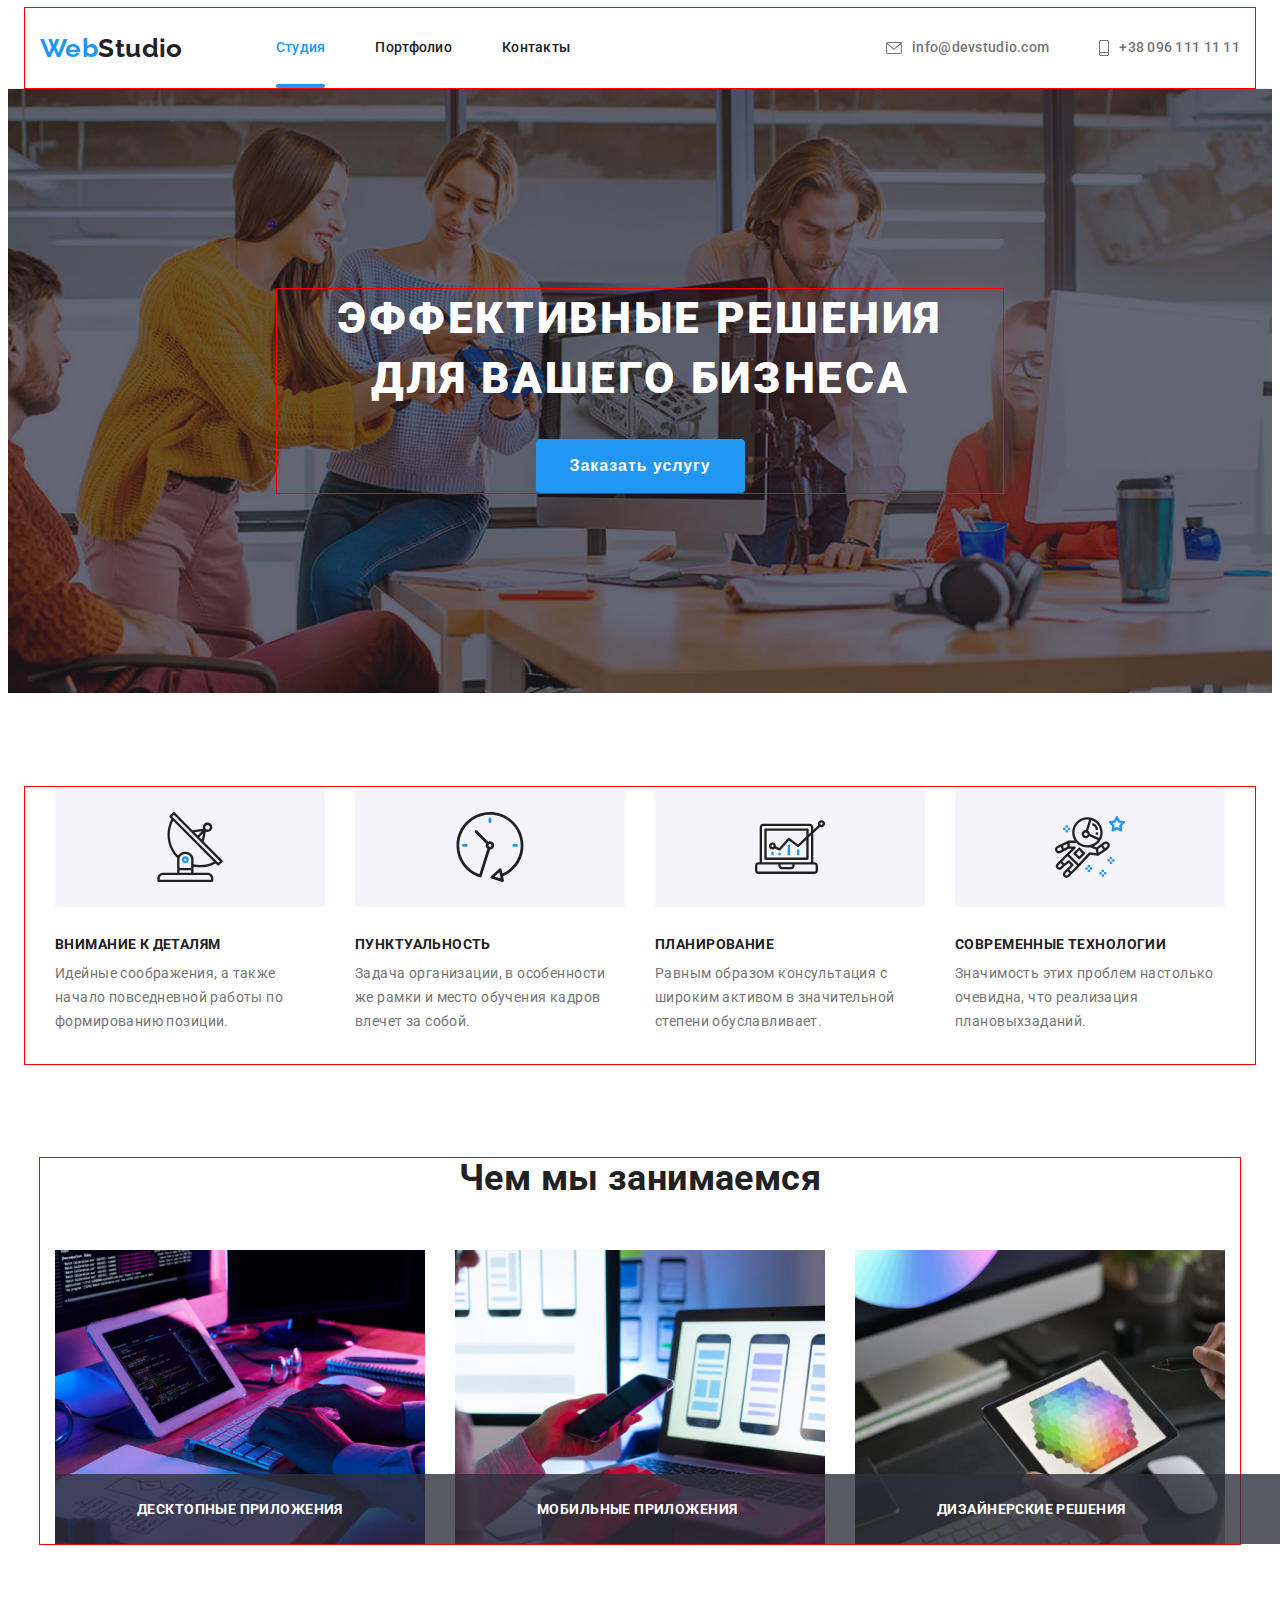
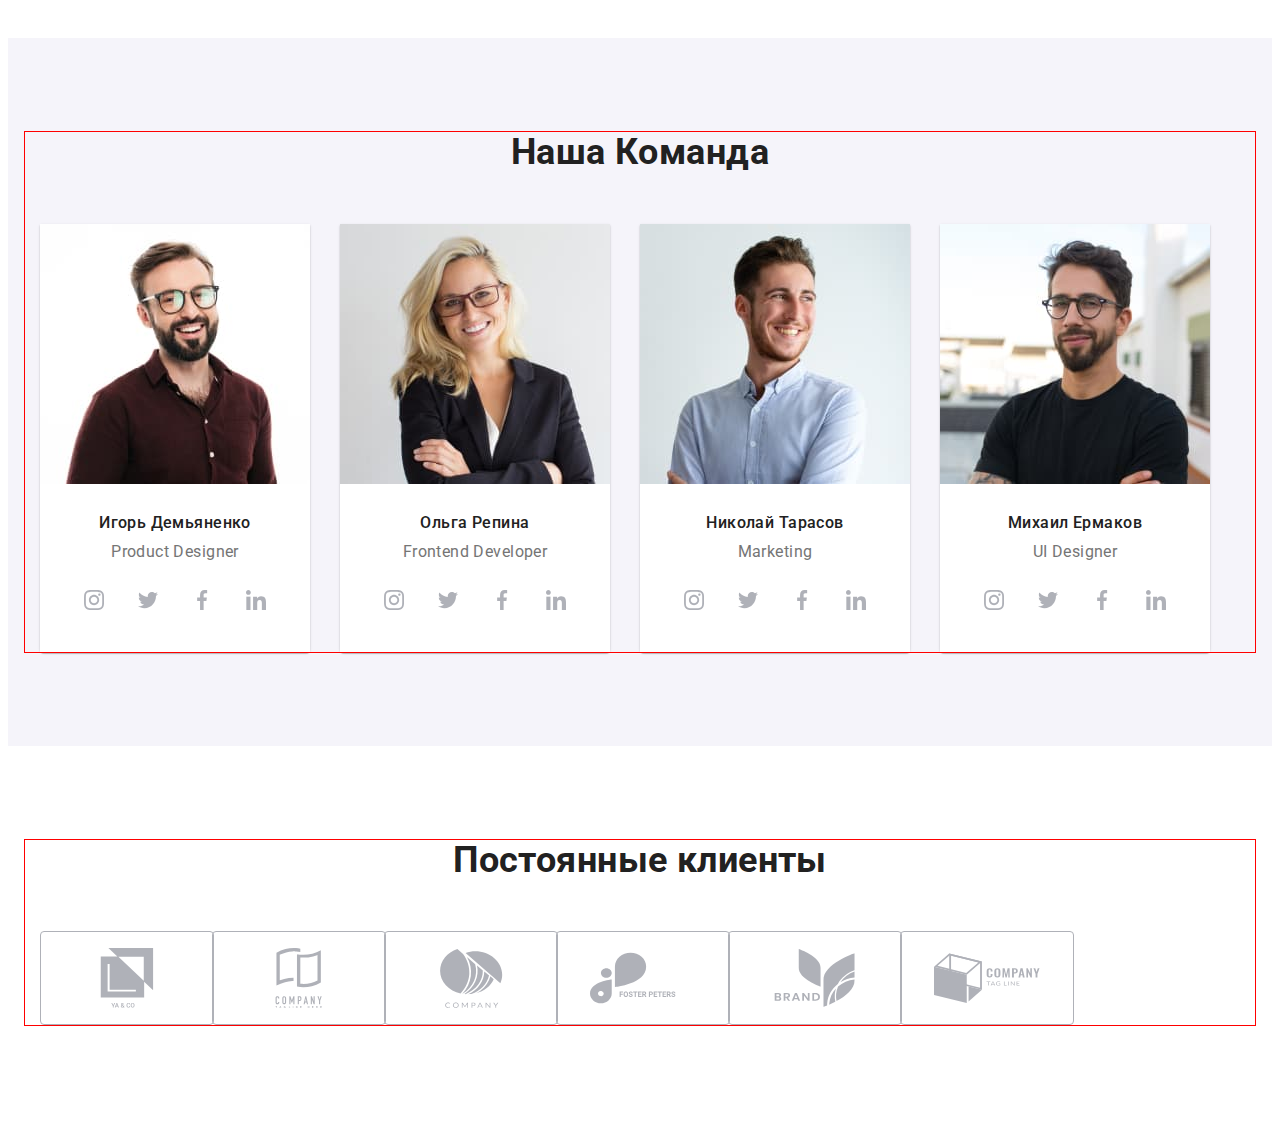
==== commit 8106ef72: "Refresh" ====
--- a/index.html
+++ b/index.html
@@ -203,7 +203,7 @@
                     <source srcset="./images/team/igor/igor_desktop@1x.jpg 1x, ./images./team/igor/igor_desktop@2x.jpg 2x" media="(min-width:1200px)">
                     <source srcset="./images/team/igor/igor_tablet@1x.jpg 1x, ./images./team/igor/igor_tablet@2x.jpg 2x" media="(min-width:768px)">
                     <source srcset="./images/team/igor/igor_mobile@1x.jpg 1x, ./images./team/igor/igor_mobile@2x.jpg 2x" media="(max-width:767px)">
-                <img src="./images/igor@1x.jpg" alt="Игорь Демьяненко" class="new-team">
+                <img src="./images/igor/igor_desktop@1x.jpg 1x" alt="Игорь Демьяненко" class="new-team">
             </picture>
                 <div class="team__pics__list">
                 <h3 class="team__pics__name">Игорь Демьяненко</h3>
@@ -371,7 +371,7 @@
             </ul>
         </div>
         </section>
-        <!-- <section class="section">
+        <section class="section">
             <div class="container">
                 <h2 class="clients__text">Постоянные клиенты</h2>
                 <ul class="clients list">
@@ -410,7 +410,7 @@
                         </svg>
                     </a>
                     </li>
-                    <li class="clients__icons">
+                    <li class="clients__icons ">
                         <a href="" class="clients__link list">
                         <svg class="clients__logo" width="106" height="60" >
                             <use href="./images/icons.svg#icon-tagline"></use>
@@ -419,7 +419,7 @@
                     </li>
                 </ul>
             </div>
-        </section> -->
+        </section>
     </main> 
     <!-- Футер -->
     <!-- <footer class="footer">
--- a/css/main.min.css
+++ b/css/main.min.css
@@ -1,2 +1,2 @@
-.invisible{position:absolute;width:1px;height:1px;margin:-1px;border:0;padding:0;white-space:nowrap;clip-path:inset(100%);clip:rect(0 0 0 0);overflow:hidden}h1,h2,h3,h4,h5,h5,p{margin-top:0;margin-bottom:0}ul,ol{margin:0;padding:0;-webkit-padding-start:0}img{display:block}body{background:#fff;font-family:"Roboto",sans-serif;color:#212121;font-size:14px;letter-spacing:0.03em}@media screen and (max-width: 767px){.section{padding-top:60px;padding-bottom:60px}}@media screen and (min-width: 768px){.section{padding-top:60px;padding-bottom:60px}}@media screen and (min-width: 1200px){.section{padding-top:94px;padding-bottom:94px}}.container{padding-left:15px;padding-right:15px;outline:1px solid red}@media screen and (min-width: 480px){.container{max-width:480px;margin:0 auto}}@media screen and (min-width: 768px){.container{max-width:768px}}@media screen and (min-width: 1200px){.container{max-width:1200px}}.mobile__menu__container{position:relative;padding-top:48px;padding-bottom:48px;padding-left:25px;background:#fff}.list.mob__current{color:#2196F3}.mobile__menu{opacity:0;visibility:hidden;pointer-events:none;position:fixed;top:0;left:0;z-index:1000;width:100vw;height:100vh;background-color:#fff;overflow:auto}@media screen and (max-width: 767px){.mobile__menu{max-height:796px;width:100%;position:absolute;top:0;left:0;z-index:2}}@media screen and (min-width: 768px){.mobile__menu{display:none}}.mobile__menu.is-open{background:transparent;opacity:1;visibility:visible;pointer-events:auto;box-shadow:0px 4px 8px rgba(0,0,0,0.04),0px 2px 4px rgba(0,0,0,0.08),0px 1px 3px rgba(0,0,0,0.16)}.mobile__menu__close{border:none;background:transparent;padding:0;width:24px;height:16px;cursor:pointer;position:absolute;top:20px;right:20px}.mobile__cross{width:18px;height:18px}.mobile__menu__close:hover,.mobile__menu__close:focus{fill:#2196F3}.mobile__menu__link{display:block;font-size:40px;line-height:1.17;letter-spacing:0.02em;color:#212121;font-weight:500}.mobile__menu__link:focus,.mobile__menu__link:hover{color:#2196F3}.mobile__title:not(:last-child){margin-bottom:32px}.site__contacts{margin-top:302px}.site__mail:not(:last-child){margin-bottom:32px}.site__link{display:block;color:#757575;font-weight:500;font-size:24px;line-height:1.16;letter-spacing:0.02em}.site__link:hover,.site__link:focus{font-size:34px;line-height:1.17;letter-spacing:0.02em;color:#2196F3}.network__list{margin-top:64px;display:flex}.network__items{padding-right:10px;border-right:1px solid rgba(33,33,33,0.2)}.network__items:not(:first-child){padding-left:10px}.network__social{font-size:18px;line-height:1.22;letter-spacing:0.02em;color:#2196F3}.menu{display:flex;align-items:center}.menu__item:not(:last-child){margin-right:50px}@media screen and (max-width: 767px){.menu{display:none}}.menu__contact{display:flex;align-items:center;margin-left:auto}.menu__contact__mail{margin-right:30px}@media screen and (max-width: 767px){.menu__contact{display:none}}@media screen and (min-width: 768px){.menu__contact{display:block;padding-top:21px;padding-bottom:21px}.menu__contact__mail{padding:0;margin-bottom:10px;margin-right:0}.menu__contact .mail,.menu__contact .phone{padding:0}}@media screen and (min-width: 1200px){.menu__contact{display:flex;align-items:center}.menu__contact__mail{margin-bottom:0;margin-right:50px}}.studio__nav{position:relative;display:block;padding-top:32px;padding-bottom:32px;color:#212121;font-weight:500;font-size:14px;line-height:1.14;letter-spacing:0.02em;transition:color 250ms cubic-bezier(0.4, 0, 0.2, 1)}.studio__nav:hover,.studio__nav:focus{color:#2196F3}.list{list-style:none;text-decoration:none}.logo{font-family:"Raleway",sans-serif,"Roboto",sans-serif;font-weight:700;font-size:26px;line-height:1.19;margin-right:auto;padding-top:16px;padding-bottom:16px}@media screen and (min-width: 768px){.logo{margin-right:88px}}@media screen and (min-width: 1200px){.logo{margin-right:93px}}.logo-link{color:#2196F3}.logo-link-studio{color:#212121}.header{border-bottom:1px solid #ECECEC}.header__container{display:flex;align-items:center;justify-content:space-between;position:relative}.header__nav__container{display:flex;align-items:center}.header__button{width:24px;height:24px;display:block;background:transparent;border:none;padding:0;line-height:0;position:absolute;top:20px;right:20px}.header__button:focus,.header__button:hover{fill:#2196F3}@media screen and (min-width: 768px){.header__button{display:none}}.list .current{color:#2196F3}.list .current::after{position:absolute;left:0;bottom:0;content:'';width:100%;height:4px;background:#2196F3;border-radius:2px}.mail{display:flex;align-items:center;color:#757575;font-weight:500;font-size:14px;line-height:1.14;letter-spacing:0.02em;padding-top:32px;padding-bottom:32px;transition:color 250ms cubic-bezier(0.4, 0, 0.2, 1)}.mail:hover,.mail:focus{color:#2196F3}.mail:hover .icon-header,.mail:focus .icon-header{fill:currentColor}.phone{display:flex;align-items:center;color:#757575;font-weight:500;font-size:14px;line-height:1.14;letter-spacing:0.02em;padding-top:32px;padding-bottom:32px;transition:color 250ms cubic-bezier(0.4, 0, 0.2, 1)}.phone:hover,.phone:focus{color:#2196F3}.phone:hover .icon-header,.phone:focus .icon-header{fill:currentColor}.icon-header{margin-right:10px;fill:currentColor}.hero{background-position:center;max-width:1600px;max-height:600px;text-align:center;background-color:#2F303A;padding-top:200px;padding-bottom:200px;margin:0 auto;background-size:cover;background-image:linear-gradient(rgba(47,48,58,0.4), rgba(47,48,58,0.4)),url(../images/first__layout/hero-mob@1x.jpg)}@media screen and (min-device-pixel-ratio: 2), screen and (min-resolution: 192dpi), screen and (min-resolution: 2dppx){.hero .hero{background-image:linear-gradient(to right, rgba(47,48,58,0.4), rgba(47,48,58,0.4)),url("../images/first__layout/hero-mob@2x.jpg")}}@media screen and (min-width: 480px){.hero{background-image:linear-gradient(to right, rgba(47,48,58,0.4), rgba(47,48,58,0.4)),url("../images/first__layout/hero-tablet@1x.jpg")}}@media screen and (min-width: 480px) and (min-device-pixel-ratio: 2), screen and (min-width: 480px) and (min-resolution: 192dpi), screen and (min-width: 480px) and (min-resolution: 2dppx){.hero{background-image:linear-gradient(to right, rgba(47,48,58,0.4), rgba(47,48,58,0.4)),url("../images/first__layout/hero-tablet@2x.jpg")}}@media screen and (min-width: 1200px){.hero{background-image:linear-gradient(to right, rgba(47,48,58,0.4), rgba(47,48,58,0.4)),url("../images/first__layout/hero-desktop@1x.jpg")}}@media screen and (min-width: 1200px) and (min-device-pixel-ratio: 2), screen and (min-width: 1200px) and (min-resolution: 192dpi), screen and (min-width: 1200px) and (min-resolution: 2dppx){.hero{background-image:linear-gradient(to right, rgba(47,48,58,0.4), rgba(47,48,58,0.4)),url("../images/first__layout/hero-desktop@2x.jpg")}}@media screen and (min-width: 768px){.hero__width{max-width:696px}}@media screen and (min-width: 1200px){.hero__width{max-width:696px}}@media screen and (max-width: 767px){.hero__title{text-transform:uppercase;letter-spacing:0.06em;margin-bottom:30px;color:#fff;font-weight:900;font-size:26px;line-height:1.61;text-align:center}}@media screen and (min-width: 768px){.hero__title{text-transform:uppercase;letter-spacing:0.06em;margin-bottom:30px;color:#fff;font-weight:900;font-size:26px;line-height:1.61;text-align:center}}@media screen and (min-width: 1200px){.hero__title{text-transform:uppercase;letter-spacing:0.06em;margin-bottom:30px;color:#fff;font-weight:900;font-size:44px;line-height:1.36;text-align:center}}.hero__button__nav{background-color:#2196F3;color:#fff;font-weight:700;font-size:16px;line-height:1.87;padding:10px 32px;border-radius:4px;letter-spacing:0.06em}.list__features{display:block;align-items:center;justify-content:center}@media screen and (min-width: 768px){.list__features{display:flex;flex-wrap:wrap}}@media screen and (max-width: 767px){.list__about{width:100%}}@media screen and (min-width: 768px){.list__about{flex-basis:calc(100% / 2)}}@media screen and (min-width: 1200px){.list__about{flex-basis:calc(100% / 4);max-width:270px}}@media screen and (max-width: 767px){.list__about:not(:last-child){margin-bottom:30px}}@media screen and (min-width: 768px){.list__about:not(:last-child):not(:last-child):nth-child(-n+3){margin-bottom:30px}}@media screen and (min-width: 1200px){.list__about:not(:last-child){margin-right:30px}}@media screen and (min-width: 768px){.space{margin-top:-30px}}@media screen and (min-width: 768px){.about-space{margin-top:-22px}}@media screen and (min-width: 1200px){.about-space{margin-top:0}}.list__picture{display:flex;justify-content:center;align-items:center;height:120px;background-color:#F5F4FA;margin-bottom:30px;margin-right:30px}@media screen and (max-width: 767px){.list__picture{margin-right:0}}@media screen and (min-width: 1200px){.list__picture{margin-right:0}}.list__title{margin-bottom:10px;color:#212121;font-weight:700;font-size:14px;line-height:1.14;text-transform:uppercase}.list__desc{font-size:14px;line-height:1.71;color:#757575;margin:0;padding:0}@media screen and (min-width: 767px){.list__desc{max-width:354px}}.title__main{padding-bottom:94px;display:flex}@media screen and (max-width: 1199px){.title__main{display:none}}.title__main__new{color:#212121;font-weight:700;font-size:36px;line-height:1.16;margin-bottom:50px;text-align:center}.program{display:flex}.program__about__pics:not(:last-child){margin-right:30px}.program__about__pics{position:relative}.block-pics{position:absolute;left:0;bottom:0;padding:27px 82px;background:rgba(47,48,58,0.8);width:100%}.pics-description{font-weight:700;line-height:1.17;color:#fff;text-transform:uppercase}.team{background-color:#F5F4FA}@media screen and (max-width: 1199px){.team{padding-top:60px;padding-bottom:60px}}.team__new__title{color:#212121;font-weight:700;font-size:36px;line-height:1.16;margin-bottom:50px;text-align:center}@media screen and (max-width: 1199px){.team__new__title{font-size:28px;line-height:1.17;text-align:center;letter-spacing:0.03em}}.team__main{display:flex;flex-wrap:wrap;margin-left:-30px}@media screen and (min-width: 1200px){.team__main{display:flex;flex-wrap:nowrap;text-align:center;max-width:270px}}.team__pics{border-radius:0px 0px 4px 4px;box-shadow:0px 1px 3px rgba(0,0,0,0.12),0px 1px 1px rgba(0,0,0,0.14),0px 2px 1px rgba(0,0,0,0.2);margin-left:30px;text-align:center}@media screen and (max-width: 767px){.team__pics{margin-left:0;max-width:100%;justify-content:center;margin-left:30px}.team__pics:not(:last-child){margin-bottom:30px}}@media screen and (min-width: 768px){.team__pics{flex-basis:calc((100% - 30px * 2) / 2)}.team__pics:nth-child(-n+2){margin-bottom:30px}}@media screen and (min-width: 1200px){.team__pics:nth-child(n){margin-bottom:0}}.team__pics__list{background:#fff;padding-top:30px;padding-bottom:30px;padding-left:32px;padding-right:32px}@media screen and (max-width: 767px){.team__pics__list{width:100%}}.team__pics__name{color:#212121;font-weight:500;font-size:16px;line-height:1.18;margin-bottom:10px}.new-product{color:#757575;font-size:16px;line-height:1.18;margin-bottom:16px}.icon-main{display:flex;justify-content:center}.icon-undermain:not(:last-child){margin-right:10px}.icon-link{display:flex;justify-content:center;align-items:center;width:44px;height:44px;background-color:#fff;border-radius:50%;transition:background-color 250ms cubic-bezier(0.4, 0, 0.2, 1)}.icon-link:hover,.icon-link:focus{background-color:#2196F3}.icon-link:hover .icon-svg,.icon-link:focus .icon-svg{fill:#fff}.icon-svg{transition:fill 250ms cubic-bezier(0.4, 0, 0.2, 1);fill:#AFB1B8}.clients__text{color:#212121;font-weight:700;font-size:36px;line-height:1.16;margin-bottom:50px;text-align:center}.clients{display:flex;flex-wrap:wrap;align-items:center;justify-content:space-between}.clients__icons:not(:last-child){margin-right:30px}.clients__logo{margin:16px 32px 16px 32px;transition:fill 250ms cubic-bezier(0.4, 0, 0.2, 1)}.clients__link{display:flex;align-items:center;justify-content:center;width:100%;height:100%;max-width:170px;border:1px solid #AFB1B8;fill:#AFB1B8;border-radius:4px;transition:border 250ms cubic-bezier(0.4, 0, 0.2, 1)}.clients__link:hover,.clients__link:focus{border:1px solid #2196F3;fill:#2196F3}.clients__link:hover .clients__logo,.clients__link:focus .clients__logo{fill:#2196F3}.list button{cursor:pointer;border-radius:4px;border-color:transparent}.button-new{display:flex;justify-content:center;margin-bottom:50px}.button-new .button-title:not(:last-child){margin-right:8px}.list .btn{color:var(#212121);background-color:var(#F5F4FA);font-weight:500;font-size:16px;line-height:1.6;padding:6px 22px;transition:background-color 250ms cubic-bezier(0.4, 0, 0.2, 1),color 250ms cubic-bezier(0.4, 0, 0.2, 1),box-shadow 250ms cubic-bezier(0.4, 0, 0.2, 1)}.list .btn:hover,.list .btn:focus{background-color:#2196F3;color:#fff;box-shadow:0px 3px 1px rgba(0,0,0,0.1),0px 1px 2px rgba(0,0,0,0.08),0px 2px 2px rgba(0,0,0,0.12)}.flex-container{display:flex;flex-wrap:wrap}.cards-lay{display:block}.cards-lay:hover .overlay-text,.cards-lay:focus .overlay-text{transform:translateY(0)}.flex-element{flex-basis:calc((100% - 30px * 3 ) /3);margin-right:30px;margin-bottom:30px;transition:box-shadow 250ms cubic-bezier(0.4, 0, 0.2, 1)}.flex-element:hover,.flex-element:focus{box-shadow:0px 1px 1px rgba(0,0,0,0.12),0px 4px 4px rgba(0,0,0,0.06),1px 4px 6px rgba(0,0,0,0.16)}.flex-element:nth-child(3n){margin-right:0}.flex-element:nth-last-child(-n+3){margin-bottom:0}.overlay{position:relative;overflow:hidden}.overlay-text{position:absolute;top:0;left:0;transform:translateY(100%);transition:transform 250ms cubic-bezier(0.4, 0, 0.2, 1);width:100%;height:100%;padding:63px 24px;font-size:18px;line-height:1.5;letter-spacing:0.03em;color:#fff;background-color:#2196F3}.skin{display:block;border-bottom:1px solid #eeeeee;border-left:1px solid #eeeeee;border-right:1px solid #eeeeee;padding:20px 24px}.skin__poster{color:#212121;font-weight:700;font-size:18px;line-height:2;letter-spacing:0.06em;margin-bottom:4px}.skin__poster-about{color:#757575;font-size:16px;line-height:1.87}.footer{padding-top:60px;padding-bottom:60px;background-color:#2F303A}.footer__flex{display:flex;flex-wrap:wrap;align-items:baseline}.logo-footer{display:block;margin-bottom:30px}.address{font-style:inherit}.address__town{color:#fff;font-size:14px;line-height:1.71;margin-bottom:9px}.footer-list{margin-bottom:9px}.info,.info-phone{color:rgba(255,255,255,0.6);font-size:14px;line-height:1.71;transition:color 250ms cubic-bezier(0.4, 0, 0.2, 1)}.info:hover,.info:focus,.info-phone:hover,.info-phone:focus{color:#2196F3}.info:hover,.info:focus,.info-phone:hover,.info-phone:focus{color:#2196F3}.logo-studio-footer{color:#fff}.join{margin-left:60px}.join__title{color:#fff;text-transform:uppercase;font-weight:700;font-size:14px;line-height:1.17;margin-bottom:20px}.join__main{display:flex;flex-wrap:wrap;align-items:center}.join__undermain:not(:last-child){margin-right:10px}.join__link{display:flex;justify-content:center;align-items:center;width:44px;height:44px;border-radius:50%;background-color:rgba(255,255,255,0.1);transition:background-color 250ms cubic-bezier(0.4, 0, 0.2, 1)}.join__link:hover,.join__link:focus{background-color:#2196F3}.join__svg{fill:#fff}.email-container{margin-left:90px}.text-container{font-weight:700;font-size:14px;line-height:1.14;letter-spacing:0.03em;text-transform:uppercase;color:#fff;margin-bottom:20px}.new-form{display:inline-block;width:100%}.email-input{width:358px;height:50px;padding-top:15px;padding-left:16px;padding-bottom:15px;background-color:transparent;border:none;border:1px solid rgba(255,255,255,0.3);filter:drop-shadow(0px 4px 4px rgba(0,0,0,0.15));border-radius:4px;font-size:16px;color:#fff;transition:color 250ms cubic-bezier(0.4, 0, 0.2, 1)}.email-input:focus{color:rgba(255,255,255,0.6)}.email-input::placeholder{line-height:1.25;display:flex;align-items:center;letter-spacing:0.03em;background-color:transparent;color:rgba(255,255,255,0.6)}.footer-button-input{background-color:#2196F3;transition:box-shadow 250ms cubic-bezier(0.4, 0, 0.2, 1);cursor:pointer;box-shadow:0px 4px 4px rgba(0,0,0,0.15);border-radius:4px;font-weight:700;font-size:16px;line-height:1.8;display:inline-flex;align-items:center;text-align:center;letter-spacing:0.06em;color:#fff;border:none;margin-left:12px;padding:10px 30px;max-height:50px}.footer-button-input:hover,.footer-button-input:focus{box-shadow:0px 4px 4px rgba(0,0,0,0.15)}.telegram-svg{fill:#fff;margin-left:10px}.backdrop{background:rgba(0,0,0,0.2);position:fixed;top:0;left:0;width:100vw;height:100vh;z-index:1000;transition:opacity 250ms cubic-bezier(0.4, 0, 0.2, 1),visibility 250ms cubic-bezier(0.4, 0, 0.2, 1)}.is-hidden{visibility:hidden;opacity:0;pointer-events:none}.modal{width:528px;position:absolute;padding:40px;top:50%;left:50%;transform:translate(-50%, -50%);background-color:#fff;box-shadow:0px 1px 3px rgba(0,0,0,0.12),0px 1px 1px rgba(0,0,0,0.14),0px 2px 1px rgba(0,0,0,0.2);border-radius:4px}@media screen and (max-width: 479px){.modal{max-width:370px}}@media screen and (min-width: 480px){.modal{width:450px;height:609px}}@media screen and (min-width: 1200px){.modal{min-width:528px;min-height:581px}}.modal-text{text-align:center;margin-bottom:30px;font-weight:700;font-size:20px;line-height:23px;letter-spacing:0.03em;color:#212121}@media screen and (max-width: 1199px){.modal-text{max-width:370px}}.modal-form{display:flex;flex-direction:column}@media screen and (max-width: 1199px){.modal-form{max-width:370px}}@media screen and (min-width: 1200px){.modal-form{min-width:448px}}.modal-form-field{font-size:12px;line-height:1.16;letter-spacing:0.01em;color:#757575}.modal-form-field:not(:first-child){margin-top:10px}.svg-modal-input{position:relative;display:block}.modal-form-input{width:100%;display:block;margin-top:4px;height:40px;padding-left:42px;border:1px solid rgba(33,33,33,0.2);border-radius:4px;outline:none;transition:border-color 250ms cubic-bezier(0.4, 0, 0.2, 1),fill 250ms cubic-bezier(0.4, 0, 0.2, 1)}.modal-form-input:focus{border-color:#2196F3}.modal-form-input:focus+.name-svg{fill:#2196F3}.name-svg{position:absolute;top:50%;left:15px;transform:translateY(-50%);fill:#212121}.modal-form-message{margin-top:4px;width:100%;height:96px;padding:12px 16px;resize:none;border:1px solid rgba(33,33,33,0.2);border-radius:4px;outline:none;transition:border-color 250ms cubic-bezier(0.4, 0, 0.2, 1)}.modal-form-message::placeholder{font-size:12px;line-height:1.16;letter-spacing:0.01em;color:rgba(117,117,117,0.5)}.modal-form-message:focus{border-color:#2196F3}.modal-btn{position:absolute;right:8px;top:8px;width:30px;height:30px;background-color:transparent;border:1px solid rgba(0,0,0,0.1);border-radius:50%;cursor:pointer;padding:0;transition:fill 250ms cubic-bezier(0.4, 0, 0.2, 1)}.modal-btn:hover,.modal-btn:focus{fill:#2196F3;outline:none}.svg-modal{position:absolute;top:6px;right:5px;width:18px;height:18px}.modal-checkbox-policy{display:flex;align-items:center;margin-top:20px;margin-bottom:30px}.check-svg{border-radius:4px;width:16px;height:15px;display:inline-block;border:2px solid #212121;margin-right:7px}.modal-checkbox{transition:border-color 250ms cubic-bezier(0.4, 0, 0.2, 1)}.modal-checkbox:focus+.check-svg{border-color:#2196F3}.modal-checkbox:checked+.check-svg{background-image:url(../images/checked.svg);background-size:contain;background-position:center;background-origin:border-box;background-repeat:no-repeat;border:transparent}.checkbox-text{font-size:14px;line-height:1.71;letter-spacing:0.03em;color:#757575}@media screen and (max-width: 1199px){.checkbox-text{font-size:12px;line-height:1.16}}.submit-btn{padding:10px 55px;background:#188CE8;transition:box-shadow 250ms cubic-bezier(0.4, 0, 0.2, 1);border-radius:4px;cursor:pointer;letter-spacing:0.06em;font-size:16px;line-height:1.87;color:#fff;width:200px;border:none;outline:none;margin:0 auto}.submit-btn:hover,.submit-btn:focus{box-shadow:0px 4px 4px rgba(0,0,0,0.15)}
+.invisible{position:absolute;width:1px;height:1px;margin:-1px;border:0;padding:0;white-space:nowrap;clip-path:inset(100%);clip:rect(0 0 0 0);overflow:hidden}h1,h2,h3,h4,h5,h5,p{margin-top:0;margin-bottom:0}ul,ol{margin:0;padding:0;-webkit-padding-start:0}img{display:block;width:100%}body{background:#fff;font-family:"Roboto",sans-serif;color:#212121;font-size:14px;letter-spacing:0.03em}@media screen and (max-width: 767px){.section{padding-top:60px;padding-bottom:60px}}@media screen and (min-width: 768px){.section{padding-top:60px;padding-bottom:60px}}@media screen and (min-width: 1200px){.section{padding-top:94px;padding-bottom:94px}}.container{padding-left:15px;padding-right:15px;outline:1px solid red}@media screen and (min-width: 480px){.container{max-width:480px;margin:0 auto}}@media screen and (min-width: 768px){.container{max-width:768px}}@media screen and (min-width: 1200px){.container{max-width:1200px}}.mobile__menu__container{position:relative;padding-top:48px;padding-bottom:48px;padding-left:25px;background:#fff}.list.mob__current{color:#2196F3}.mobile__menu{opacity:0;visibility:hidden;pointer-events:none;position:fixed;top:0;left:0;z-index:1000;width:100vw;height:100vh;background-color:#fff;overflow:auto}@media screen and (max-width: 767px){.mobile__menu{max-height:796px;width:100%;position:absolute;top:0;left:0;z-index:2}}@media screen and (min-width: 768px){.mobile__menu{display:none}}.mobile__menu.is-open{background:transparent;opacity:1;visibility:visible;pointer-events:auto;box-shadow:0px 4px 8px rgba(0,0,0,0.04),0px 2px 4px rgba(0,0,0,0.08),0px 1px 3px rgba(0,0,0,0.16)}.mobile__menu__close{border:none;background:transparent;padding:0;width:24px;height:16px;cursor:pointer;position:absolute;top:20px;right:20px}.mobile__cross{width:18px;height:18px}.mobile__menu__close:hover,.mobile__menu__close:focus{fill:#2196F3}.mobile__menu__link{display:block;font-size:40px;line-height:1.17;letter-spacing:0.02em;color:#212121;font-weight:500}.mobile__menu__link:focus,.mobile__menu__link:hover{color:#2196F3}.mobile__title:not(:last-child){margin-bottom:32px}.site__contacts{margin-top:302px}.site__mail:not(:last-child){margin-bottom:32px}.site__link{display:block;color:#757575;font-weight:500;font-size:24px;line-height:1.16;letter-spacing:0.02em}.site__link:hover,.site__link:focus{font-size:34px;line-height:1.17;letter-spacing:0.02em;color:#2196F3}.network__list{margin-top:64px;display:flex}.network__items{padding-right:10px;border-right:1px solid rgba(33,33,33,0.2)}.network__items:not(:first-child){padding-left:10px}.network__social{font-size:18px;line-height:1.22;letter-spacing:0.02em;color:#2196F3}.menu{display:flex;align-items:center}.menu__item:not(:last-child){margin-right:50px}@media screen and (max-width: 767px){.menu{display:none}}.menu__contact{display:flex;align-items:center;margin-left:auto}.menu__contact__mail{margin-right:30px}@media screen and (max-width: 767px){.menu__contact{display:none}}@media screen and (min-width: 768px){.menu__contact{display:block;padding-top:21px;padding-bottom:21px}.menu__contact__mail{padding:0;margin-bottom:10px;margin-right:0}.menu__contact .mail,.menu__contact .phone{padding:0}}@media screen and (min-width: 1200px){.menu__contact{display:flex;align-items:center}.menu__contact__mail{margin-bottom:0;margin-right:50px}}.studio__nav{position:relative;display:block;padding-top:32px;padding-bottom:32px;color:#212121;font-weight:500;font-size:14px;line-height:1.14;letter-spacing:0.02em;transition:color 250ms cubic-bezier(0.4, 0, 0.2, 1)}.studio__nav:hover,.studio__nav:focus{color:#2196F3}.list{list-style:none;text-decoration:none}.logo{font-family:"Raleway",sans-serif,"Roboto",sans-serif;font-weight:700;font-size:26px;line-height:1.19;margin-right:auto;padding-top:16px;padding-bottom:16px}@media screen and (min-width: 768px){.logo{margin-right:88px}}@media screen and (min-width: 1200px){.logo{margin-right:93px}}.logo-link{color:#2196F3}.logo-link-studio{color:#212121}.header{border-bottom:1px solid #ECECEC}.header__container{display:flex;align-items:center;justify-content:space-between;position:relative}.header__nav__container{display:flex;align-items:center}.header__button{width:24px;height:24px;display:block;background:transparent;border:none;padding:0;line-height:0;position:absolute;top:20px;right:20px}.header__button:focus,.header__button:hover{fill:#2196F3}@media screen and (min-width: 768px){.header__button{display:none}}.list .current{color:#2196F3}.list .current::after{position:absolute;left:0;bottom:0;content:'';width:100%;height:4px;background:#2196F3;border-radius:2px}.mail{display:flex;align-items:center;color:#757575;font-weight:500;font-size:14px;line-height:1.14;letter-spacing:0.02em;padding-top:32px;padding-bottom:32px;transition:color 250ms cubic-bezier(0.4, 0, 0.2, 1)}.mail:hover,.mail:focus{color:#2196F3}.mail:hover .icon-header,.mail:focus .icon-header{fill:currentColor}.phone{display:flex;align-items:center;color:#757575;font-weight:500;font-size:14px;line-height:1.14;letter-spacing:0.02em;padding-top:32px;padding-bottom:32px;transition:color 250ms cubic-bezier(0.4, 0, 0.2, 1)}.phone:hover,.phone:focus{color:#2196F3}.phone:hover .icon-header,.phone:focus .icon-header{fill:currentColor}.icon-header{margin-right:10px;fill:currentColor}.hero{background-position:center;max-width:1600px;max-height:600px;text-align:center;background-color:#2F303A;padding-top:200px;padding-bottom:200px;margin:0 auto;background-size:cover;background-image:linear-gradient(rgba(47,48,58,0.4), rgba(47,48,58,0.4)),url(../images/first__layout/hero-mob@1x.jpg)}@media screen and (min-device-pixel-ratio: 2), screen and (min-resolution: 192dpi), screen and (min-resolution: 2dppx){.hero .hero{background-image:linear-gradient(to right, rgba(47,48,58,0.4), rgba(47,48,58,0.4)),url("../images/first__layout/hero-mob@2x.jpg")}}@media screen and (min-width: 480px){.hero{background-image:linear-gradient(to right, rgba(47,48,58,0.4), rgba(47,48,58,0.4)),url("../images/first__layout/hero-tablet@1x.jpg")}}@media screen and (min-width: 480px) and (min-device-pixel-ratio: 2), screen and (min-width: 480px) and (min-resolution: 192dpi), screen and (min-width: 480px) and (min-resolution: 2dppx){.hero{background-image:linear-gradient(to right, rgba(47,48,58,0.4), rgba(47,48,58,0.4)),url("../images/first__layout/hero-tablet@2x.jpg")}}@media screen and (min-width: 1200px){.hero{background-image:linear-gradient(to right, rgba(47,48,58,0.4), rgba(47,48,58,0.4)),url("../images/first__layout/hero-desktop@1x.jpg")}}@media screen and (min-width: 1200px) and (min-device-pixel-ratio: 2), screen and (min-width: 1200px) and (min-resolution: 192dpi), screen and (min-width: 1200px) and (min-resolution: 2dppx){.hero{background-image:linear-gradient(to right, rgba(47,48,58,0.4), rgba(47,48,58,0.4)),url("../images/first__layout/hero-desktop@2x.jpg")}}@media screen and (min-width: 768px){.hero__width{max-width:696px}}@media screen and (min-width: 1200px){.hero__width{max-width:696px}}@media screen and (max-width: 767px){.hero__title{text-transform:uppercase;letter-spacing:0.06em;margin-bottom:30px;color:#fff;font-weight:900;font-size:26px;line-height:1.61;text-align:center}}@media screen and (min-width: 768px){.hero__title{text-transform:uppercase;letter-spacing:0.06em;margin-bottom:30px;color:#fff;font-weight:900;font-size:26px;line-height:1.61;text-align:center}}@media screen and (min-width: 1200px){.hero__title{text-transform:uppercase;letter-spacing:0.06em;margin-bottom:30px;color:#fff;font-weight:900;font-size:44px;line-height:1.36;text-align:center}}.hero__button__nav{background-color:#2196F3;color:#fff;font-weight:700;font-size:16px;line-height:1.87;padding:10px 32px;border-radius:4px;letter-spacing:0.06em}.list__features{display:block;align-items:center;justify-content:center}@media screen and (min-width: 768px){.list__features{display:flex;flex-wrap:wrap}}@media screen and (max-width: 767px){.list__about{width:100%}}@media screen and (min-width: 768px){.list__about{flex-basis:calc(100% / 2)}}@media screen and (min-width: 1200px){.list__about{flex-basis:calc(100% / 4);max-width:270px}}@media screen and (max-width: 767px){.list__about:not(:last-child){margin-bottom:30px}}@media screen and (min-width: 768px){.list__about:not(:last-child):not(:last-child):nth-child(-n+3){margin-bottom:30px}}@media screen and (min-width: 1200px){.list__about:not(:last-child){margin-right:30px}}@media screen and (min-width: 768px){.space{margin-top:-30px}}@media screen and (min-width: 768px){.about-space{margin-top:-22px}}@media screen and (min-width: 1200px){.about-space{margin-top:0}}.list__picture{display:flex;justify-content:center;align-items:center;height:120px;background-color:#F5F4FA;margin-bottom:30px;margin-right:30px}@media screen and (max-width: 767px){.list__picture{margin-right:0}}@media screen and (min-width: 1200px){.list__picture{margin-right:0}}.list__title{margin-bottom:10px;color:#212121;font-weight:700;font-size:14px;line-height:1.14;text-transform:uppercase}.list__desc{font-size:14px;line-height:1.71;color:#757575;margin:0;padding:0}@media screen and (min-width: 767px){.list__desc{max-width:354px}}.title__main{padding-bottom:94px;display:flex}@media screen and (max-width: 1199px){.title__main{display:none}}.title__main__new{color:#212121;font-weight:700;font-size:36px;line-height:1.16;margin-bottom:50px;text-align:center}.program{display:flex}.program__about__pics:not(:last-child){margin-right:30px}.program__about__pics{position:relative}.block-pics{position:absolute;left:0;bottom:0;padding:27px 82px;background:rgba(47,48,58,0.8);width:100%}.pics-description{font-weight:700;line-height:1.17;color:#fff;text-transform:uppercase}.team{background-color:#F5F4FA}@media screen and (max-width: 1199px){.team{padding-top:60px;padding-bottom:60px}}.team__new__title{color:#212121;font-weight:700;font-size:36px;line-height:1.16;margin-bottom:50px;text-align:center}@media screen and (max-width: 1199px){.team__new__title{font-size:28px;line-height:1.17;text-align:center;letter-spacing:0.03em}}.team__main{display:flex;flex-wrap:wrap;margin-left:-30px}@media screen and (min-width: 1200px){.team__main{display:flex;flex-wrap:nowrap;text-align:center;max-width:270px}}.team__pics{border-radius:0px 0px 4px 4px;box-shadow:0px 1px 3px rgba(0,0,0,0.12),0px 1px 1px rgba(0,0,0,0.14),0px 2px 1px rgba(0,0,0,0.2);margin-left:30px;text-align:center}@media screen and (max-width: 767px){.team__pics{margin-left:0;max-width:100%;justify-content:center;margin-left:30px}.team__pics:not(:last-child){margin-bottom:30px}}@media screen and (min-width: 768px){.team__pics{flex-basis:calc((100% - 30px * 2) / 2)}.team__pics:nth-child(-n+2){margin-bottom:30px}}@media screen and (min-width: 1200px){.team__pics:nth-child(n){margin-bottom:0}}.team__pics__list{background:#fff;padding-top:30px;padding-bottom:30px;padding-left:32px;padding-right:32px}@media screen and (max-width: 767px){.team__pics__list{width:100%}}.team__pics__name{color:#212121;font-weight:500;font-size:16px;line-height:1.18;margin-bottom:10px}.new-product{color:#757575;font-size:16px;line-height:1.18;margin-bottom:16px}.icon-main{display:flex;justify-content:center}.icon-undermain:not(:last-child){margin-right:10px}.icon-link{display:flex;justify-content:center;align-items:center;width:44px;height:44px;background-color:#fff;border-radius:50%;transition:background-color 250ms cubic-bezier(0.4, 0, 0.2, 1)}.icon-link:hover,.icon-link:focus{background-color:#2196F3}.icon-link:hover .icon-svg,.icon-link:focus .icon-svg{fill:#fff}.icon-svg{transition:fill 250ms cubic-bezier(0.4, 0, 0.2, 1);fill:#AFB1B8}.clients__text{color:#212121;font-weight:700;font-size:36px;line-height:1.16;margin-bottom:50px;text-align:center}@media screen and (max-width: 1199px){.clients__text{font-size:28px;line-height:1.17;text-align:center;letter-spacing:0.03em;color:#212121}}.clients{padding:0;display:flex;flex-wrap:wrap;align-items:center}@media screen and (max-width: 767px){.clients{margin:-15px;margin-left:15px}}@media screen and (min-width: 768px){.clients{margin:0}}@media screen and (max-width: 767px){.clients__icons{flex-basis:calc((100% - 2 * 30px) / 2);margin-right:15px;margin-bottom:15px}}@media screen and (min-width: 767px) and (max-width: 1199px){.clients__icons:not(:nth-child(3n+3)){margin-right:30px;margin-bottom:30px}}@media screen and (min-width: 768px) and (max-width: 1199px){.clients__icons:nth-child(-n+3){margin-bottom:30px}}.clients__logo{padding:16px 32px 16px 32px;transition:fill 250ms cubic-bezier(0.4, 0, 0.2, 1)}@media screen and (max-width: 479px){.clients__logo{margin:0;padding:5px 32px}}.clients__link{display:flex;align-items:center;justify-content:center;width:100%;height:100%;border:1px solid #AFB1B8;fill:#AFB1B8;border-radius:4px;transition:border 250ms cubic-bezier(0.4, 0, 0.2, 1)}@media screen and (max-width: 767px){.clients__link{display:flex;align-items:center;justify-content:center;margin:0;padding:0%}}@media screen and (min-width: 768px) and (max-width: 1199px){.clients__link{width:100%}}.clients__link:hover,.clients__link:focus{border:1px solid #2196F3;fill:#2196F3}.clients__link:hover .clients__logo,.clients__link:focus .clients__logo{fill:#2196F3}.list button{cursor:pointer;border-radius:4px;border-color:transparent}.button-new{display:flex;justify-content:center;margin-bottom:50px}.button-new .button-title:not(:last-child){margin-right:8px}.list .btn{color:var(#212121);background-color:var(#F5F4FA);font-weight:500;font-size:16px;line-height:1.6;padding:6px 22px;transition:background-color 250ms cubic-bezier(0.4, 0, 0.2, 1),color 250ms cubic-bezier(0.4, 0, 0.2, 1),box-shadow 250ms cubic-bezier(0.4, 0, 0.2, 1)}.list .btn:hover,.list .btn:focus{background-color:#2196F3;color:#fff;box-shadow:0px 3px 1px rgba(0,0,0,0.1),0px 1px 2px rgba(0,0,0,0.08),0px 2px 2px rgba(0,0,0,0.12)}.flex-container{display:flex;flex-wrap:wrap}.cards-lay{display:block}.cards-lay:hover .overlay-text,.cards-lay:focus .overlay-text{transform:translateY(0)}.flex-element{flex-basis:calc((100% - 30px * 3 ) /3);margin-right:30px;margin-bottom:30px;transition:box-shadow 250ms cubic-bezier(0.4, 0, 0.2, 1)}.flex-element:hover,.flex-element:focus{box-shadow:0px 1px 1px rgba(0,0,0,0.12),0px 4px 4px rgba(0,0,0,0.06),1px 4px 6px rgba(0,0,0,0.16)}.flex-element:nth-child(3n){margin-right:0}.flex-element:nth-last-child(-n+3){margin-bottom:0}.overlay{position:relative;overflow:hidden}.overlay-text{position:absolute;top:0;left:0;transform:translateY(100%);transition:transform 250ms cubic-bezier(0.4, 0, 0.2, 1);width:100%;height:100%;padding:63px 24px;font-size:18px;line-height:1.5;letter-spacing:0.03em;color:#fff;background-color:#2196F3}.skin{display:block;border-bottom:1px solid #eeeeee;border-left:1px solid #eeeeee;border-right:1px solid #eeeeee;padding:20px 24px}.skin__poster{color:#212121;font-weight:700;font-size:18px;line-height:2;letter-spacing:0.06em;margin-bottom:4px}.skin__poster-about{color:#757575;font-size:16px;line-height:1.87}.footer{padding-top:60px;padding-bottom:60px;background-color:#2F303A}.footer__flex{display:flex;flex-wrap:wrap;align-items:baseline}.logo-footer{display:block;margin-bottom:30px}.address{font-style:inherit}.address__town{color:#fff;font-size:14px;line-height:1.71;margin-bottom:9px}.footer-list{margin-bottom:9px}.info,.info-phone{color:rgba(255,255,255,0.6);font-size:14px;line-height:1.71;transition:color 250ms cubic-bezier(0.4, 0, 0.2, 1)}.info:hover,.info:focus,.info-phone:hover,.info-phone:focus{color:#2196F3}.info:hover,.info:focus,.info-phone:hover,.info-phone:focus{color:#2196F3}.logo-studio-footer{color:#fff}.join{margin-left:60px}.join__title{color:#fff;text-transform:uppercase;font-weight:700;font-size:14px;line-height:1.17;margin-bottom:20px}.join__main{display:flex;flex-wrap:wrap;align-items:center}.join__undermain:not(:last-child){margin-right:10px}.join__link{display:flex;justify-content:center;align-items:center;width:44px;height:44px;border-radius:50%;background-color:rgba(255,255,255,0.1);transition:background-color 250ms cubic-bezier(0.4, 0, 0.2, 1)}.join__link:hover,.join__link:focus{background-color:#2196F3}.join__svg{fill:#fff}.email-container{margin-left:90px}.text-container{font-weight:700;font-size:14px;line-height:1.14;letter-spacing:0.03em;text-transform:uppercase;color:#fff;margin-bottom:20px}.new-form{display:inline-block;width:100%}.email-input{width:358px;height:50px;padding-top:15px;padding-left:16px;padding-bottom:15px;background-color:transparent;border:none;border:1px solid rgba(255,255,255,0.3);filter:drop-shadow(0px 4px 4px rgba(0,0,0,0.15));border-radius:4px;font-size:16px;color:#fff;transition:color 250ms cubic-bezier(0.4, 0, 0.2, 1)}.email-input:focus{color:rgba(255,255,255,0.6)}.email-input::placeholder{line-height:1.25;display:flex;align-items:center;letter-spacing:0.03em;background-color:transparent;color:rgba(255,255,255,0.6)}.footer-button-input{background-color:#2196F3;transition:box-shadow 250ms cubic-bezier(0.4, 0, 0.2, 1);cursor:pointer;box-shadow:0px 4px 4px rgba(0,0,0,0.15);border-radius:4px;font-weight:700;font-size:16px;line-height:1.8;display:inline-flex;align-items:center;text-align:center;letter-spacing:0.06em;color:#fff;border:none;margin-left:12px;padding:10px 30px;max-height:50px}.footer-button-input:hover,.footer-button-input:focus{box-shadow:0px 4px 4px rgba(0,0,0,0.15)}.telegram-svg{fill:#fff;margin-left:10px}.backdrop{background:rgba(0,0,0,0.2);position:fixed;top:0;left:0;width:100vw;height:100vh;z-index:1000;transition:opacity 250ms cubic-bezier(0.4, 0, 0.2, 1),visibility 250ms cubic-bezier(0.4, 0, 0.2, 1)}.is-hidden{visibility:hidden;opacity:0;pointer-events:none}.modal{width:528px;position:absolute;padding:40px;top:50%;left:50%;transform:translate(-50%, -50%);background-color:#fff;box-shadow:0px 1px 3px rgba(0,0,0,0.12),0px 1px 1px rgba(0,0,0,0.14),0px 2px 1px rgba(0,0,0,0.2);border-radius:4px}@media screen and (max-width: 479px){.modal{max-width:370px}}@media screen and (min-width: 480px){.modal{width:450px;height:609px}}@media screen and (min-width: 1200px){.modal{min-width:528px;min-height:581px}}.modal-text{text-align:center;margin-bottom:30px;font-weight:700;font-size:20px;line-height:23px;letter-spacing:0.03em;color:#212121}@media screen and (max-width: 1199px){.modal-text{max-width:370px}}.modal-form{display:flex;flex-direction:column}@media screen and (max-width: 1199px){.modal-form{max-width:370px}}@media screen and (min-width: 1200px){.modal-form{min-width:448px}}.modal-form-field{font-size:12px;line-height:1.16;letter-spacing:0.01em;color:#757575}.modal-form-field:not(:first-child){margin-top:10px}.svg-modal-input{position:relative;display:block}.modal-form-input{width:100%;display:block;margin-top:4px;height:40px;padding-left:42px;border:1px solid rgba(33,33,33,0.2);border-radius:4px;outline:none;transition:border-color 250ms cubic-bezier(0.4, 0, 0.2, 1),fill 250ms cubic-bezier(0.4, 0, 0.2, 1)}.modal-form-input:focus{border-color:#2196F3}.modal-form-input:focus+.name-svg{fill:#2196F3}.name-svg{position:absolute;top:50%;left:15px;transform:translateY(-50%);fill:#212121}.modal-form-message{margin-top:4px;width:100%;height:96px;padding:12px 16px;resize:none;border:1px solid rgba(33,33,33,0.2);border-radius:4px;outline:none;transition:border-color 250ms cubic-bezier(0.4, 0, 0.2, 1)}.modal-form-message::placeholder{font-size:12px;line-height:1.16;letter-spacing:0.01em;color:rgba(117,117,117,0.5)}.modal-form-message:focus{border-color:#2196F3}.modal-btn{position:absolute;right:8px;top:8px;width:30px;height:30px;background-color:transparent;border:1px solid rgba(0,0,0,0.1);border-radius:50%;cursor:pointer;padding:0;transition:fill 250ms cubic-bezier(0.4, 0, 0.2, 1)}.modal-btn:hover,.modal-btn:focus{fill:#2196F3;outline:none}.svg-modal{position:absolute;top:6px;right:5px;width:18px;height:18px}.modal-checkbox-policy{display:flex;align-items:center;margin-top:20px;margin-bottom:30px}.check-svg{border-radius:4px;width:16px;height:15px;display:inline-block;border:2px solid #212121;margin-right:7px}.modal-checkbox{transition:border-color 250ms cubic-bezier(0.4, 0, 0.2, 1)}.modal-checkbox:focus+.check-svg{border-color:#2196F3}.modal-checkbox:checked+.check-svg{background-image:url(../images/checked.svg);background-size:contain;background-position:center;background-origin:border-box;background-repeat:no-repeat;border:transparent}.checkbox-text{font-size:14px;line-height:1.71;letter-spacing:0.03em;color:#757575}@media screen and (max-width: 1199px){.checkbox-text{font-size:12px;line-height:1.16}}.submit-btn{padding:10px 55px;background:#188CE8;transition:box-shadow 250ms cubic-bezier(0.4, 0, 0.2, 1);border-radius:4px;cursor:pointer;letter-spacing:0.06em;font-size:16px;line-height:1.87;color:#fff;width:200px;border:none;outline:none;margin:0 auto}.submit-btn:hover,.submit-btn:focus{box-shadow:0px 4px 4px rgba(0,0,0,0.15)}
 /*# sourceMappingURL=main.min.css.map */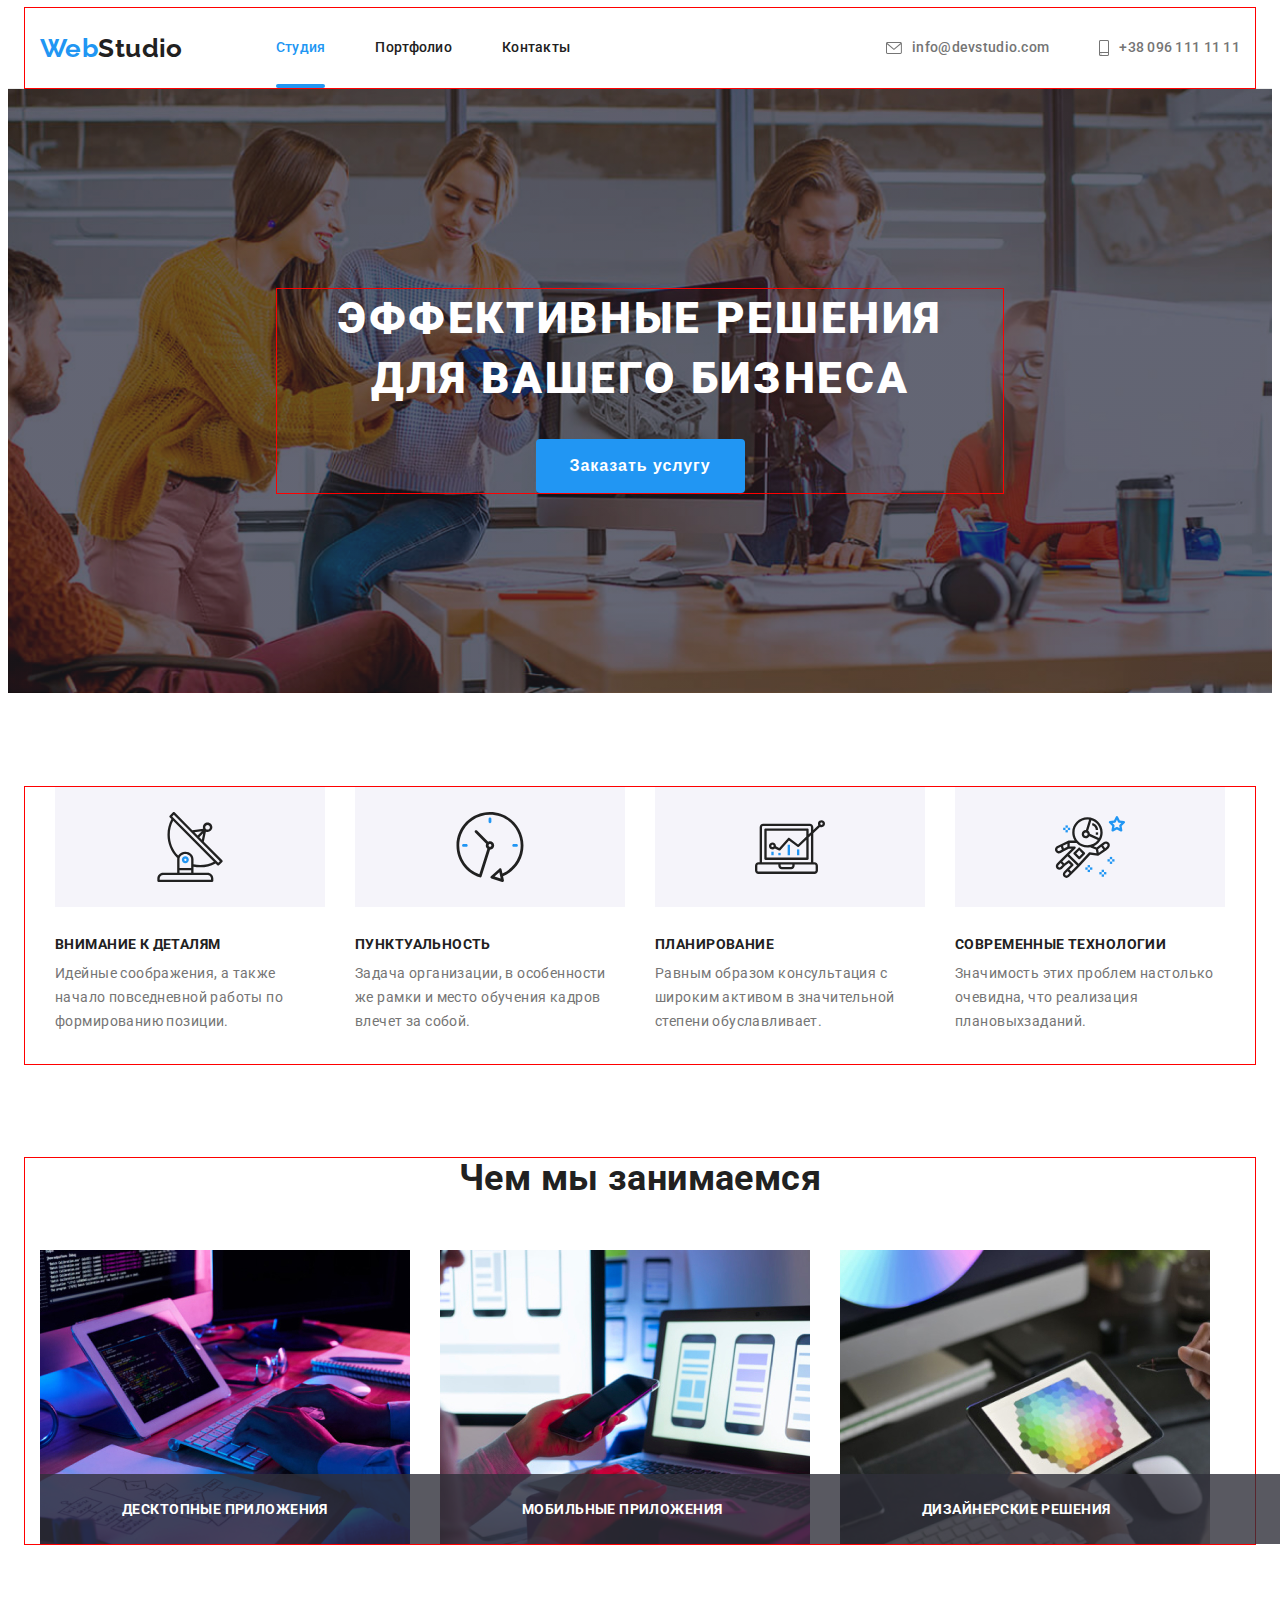
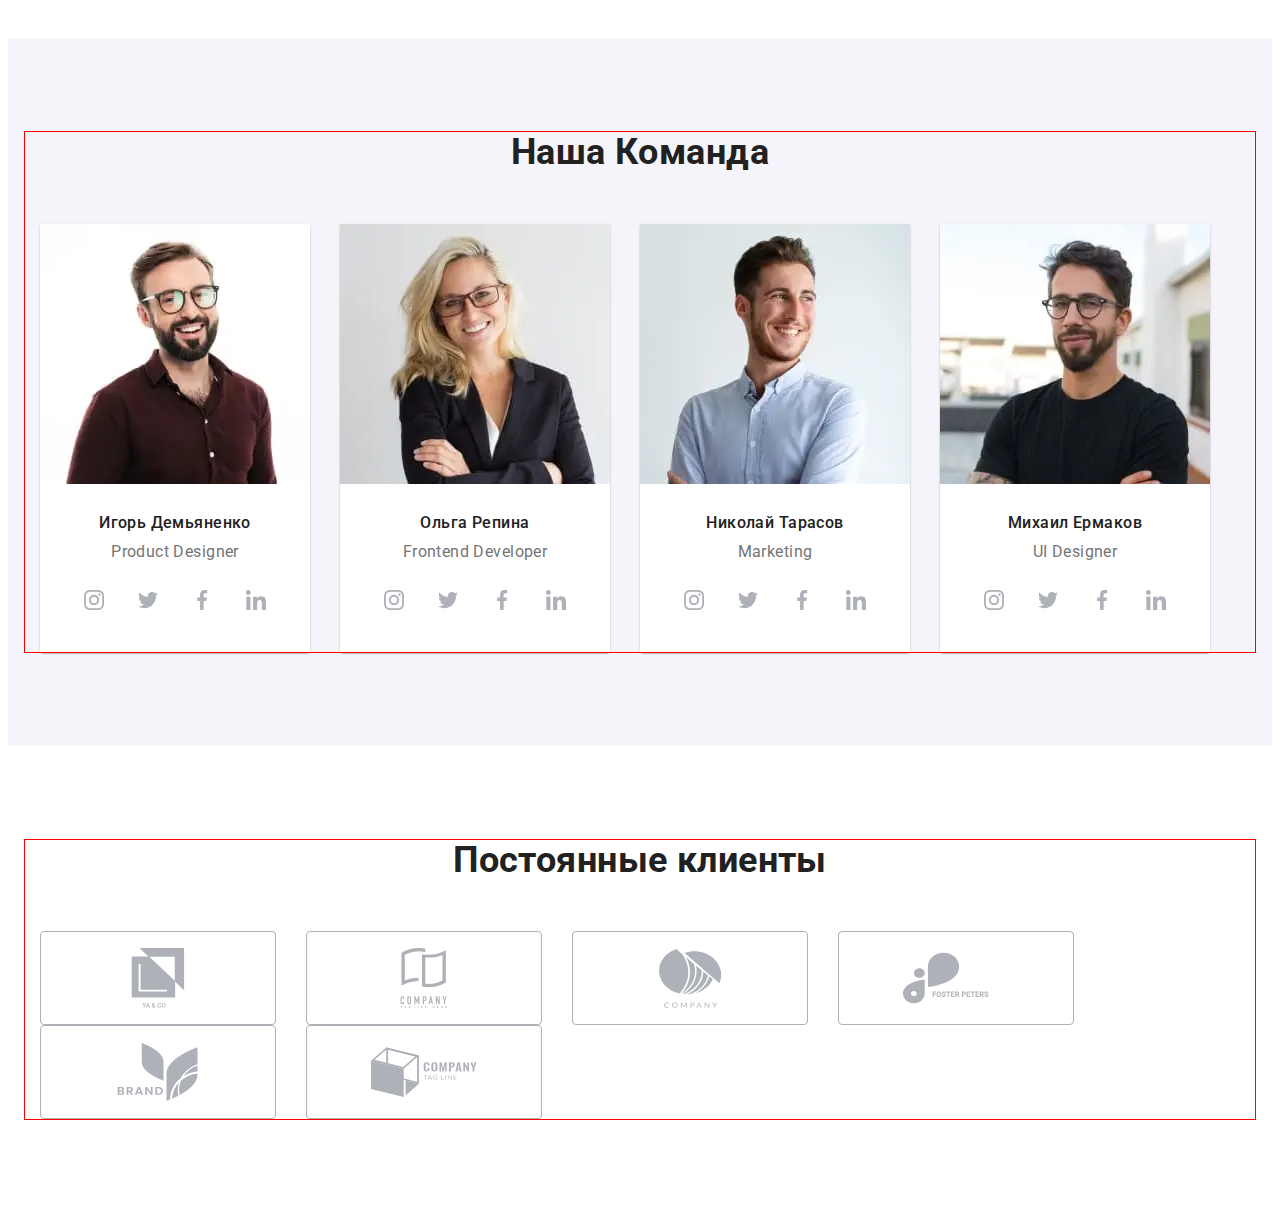
==== commit 2e340449: "Add new files" ====
--- a/index.html
+++ b/index.html
@@ -200,10 +200,13 @@
             <ul class="list team__main">
                <li class="team__pics">
                    <picture>
-                    <source srcset="./images/team/igor/igor_desktop@1x.jpg 1x, ./images./team/igor/igor_desktop@2x.jpg 2x" media="(min-width:1200px)">
-                    <source srcset="./images/team/igor/igor_tablet@1x.jpg 1x, ./images./team/igor/igor_tablet@2x.jpg 2x" media="(min-width:768px)">
-                    <source srcset="./images/team/igor/igor_mobile@1x.jpg 1x, ./images./team/igor/igor_mobile@2x.jpg 2x" media="(max-width:767px)">
-                <img src="./images/igor/igor_desktop@1x.jpg 1x" alt="Игорь Демьяненко" class="new-team">
+                    <source srcset="./images/team/igorDesktop@1x.webp 1x, ./images/team/igorDesktop@2x.webp 2x" media="(min-width: 1200px)" type="image/webp">
+                    <source srcset="./images/team/igorDesktop@1x.jpg 1x, ./images./team/igorDesktop@2x.jpg 2x" media="(min-width: 1200px)">
+                    <source srcset="./images/team/igorTablet@1x.webp 1x, ./images/team/igorTablet@2x.webp 2x" media="(min-width: 768px)" type="image/webp">
+                    <source srcset="./images/team/igorTablet@1x.jpg 1x, ./images./team/igorTablet@2x.jpg 2x" media="(min-width: 768px)">
+                    <source srcset="./images/team/igorMobile@1x.webp 1x, ./images/team/igorMobile@2x.webp 2x" media="(max-width: 767px)" type="image/webp">
+                    <source srcset="./images/team/igorMobile@1x.jpg 1x, ./images./team/igorMobile@2x.jpg 2x" media="(max-width: 767px)">
+                <img src="#" alt="Игорь Демьяненко" class="new-team">
             </picture>
                 <div class="team__pics__list">
                 <h3 class="team__pics__name">Игорь Демьяненко</h3>
@@ -243,10 +246,13 @@
 
                 <li class="team__pics">
                     <picture>
-                        <source srcset="./images/team/olga/olga_desktop@1x.jpg 1x, ./images./team/olga/olga_desktop@2x.jpg 2x" media="(min-width:1200px)">
-                        <source srcset="./images/team/olga/olga_tablet@1x.jpg 1x, ./images./team/olga/olga_tablet@2x.jpg 2x" media="(min-width:768px)">
-                        <source srcset="./images/team/olga/olga_phone@1x.jpg 1x, ./images./team/olga/olga_phone@2x.jpg 2x" media="(max-width:767px)">
-                <img src="./images/img5.jpg" alt="Ольга Репина"  class="new-team">
+                        <source srcset="./images/team/olgaDesktop@1x.webp 1x, ./images/team/olgaDesktop@2x.webp 2x" media="(min-width: 1200px)" type="image/webp">
+                        <source srcset="./images/team/olgaDesktop@1x.jpg 1x, ./images./team/olgaDesktop@2x.jpg 2x" media="(min-width:1200px)">
+                        <source srcset="./images/team/olgaTablet@1x.webp 1x, ./images/team/olgaTablet@2x.webp 2x" media="(min-width: 768px)" type="image/webp">
+                        <source srcset="./images/team/olgaTablet@1x.jpg 1x, ./images./team/olgaTablet@2x.jpg 2x" media="(min-width:768px)">
+                        <source srcset="./images/team/kolyaPhone@1x.webp 1x, ./images/team/olgaPhone@2x.webp 2x" media="(max-width:767px)" type="image/webp">
+                        <source srcset="./images/teamolgaPhone@1x.jpg 1x, ./images./team/olgaPhone@2x.jpg 2x" media="(max-width:767px)">
+                <img src="#" alt="Ольга Репина" class="new-team">
             </picture>
                 <div class="team__pics__list">
                 <h3 class="team__pics__name"> Ольга Репина</h3>
@@ -286,10 +292,13 @@
 
                 <li class="team__pics">
                     <picture>
-                        <source srcset="./images/team/kolya/kolya_desktop@1x.jpg 1x, ./images./team/kolya/kolya_desktop@2x.jpg 2x" media="(min-width:1200px)">
-                        <source srcset="./images/team/kolya/kolya_tablet@1x.jpg 1x, ./images./team/kolya/kolya_tablet@2x.jpg 2x" media="(min-width:768px)">
-                        <source srcset="./images/team/kolya/kolya_phone@1x.jpg 1x, ./images./team/kolya/kolya_phone@2x.jpg 2x" media="(max-width:767px)">
-                <img src="./images/img6.jpg" alt="Николай Тарасов"  class="new-team">
+                        <source srcset="./images/team/kolyaDesktop@1x.webp 1x, ./images/team/kolyaDesktop@2x.webp 2x" media="(min-width: 1200px)" type="image/webp">
+                        <source srcset="./images/team/kolyaDesktop@1x.jpg 1x, ./images./team/kolyaDesktop@2x.jpg 2x" media="(min-width:1200px)">
+                        <source srcset="./images/team/kolyaTablet@1x.webp 1x, ./images/team/kolyaTablet@2x.webp 2x" media="(min-width: 768px)" type="image/webp">
+                        <source srcset="./images/team/kolyaTablet@1x.jpg 1x, ./images./team/kolyaTablet@2x.jpg 2x" media="(min-width:768px)">
+                        <source srcset="./images/team/kolyaPhone@1x.webp 1x, ./images/team/kolyaPhone@2x.webp 2x" media="(max-width:767px)" type="image/webp">
+                        <source srcset="./images/team/kolyaPhone@1x.jpg 1x, ./images./team/kolyaPhone@2x.jpg 2x" media="(max-width:767px)">
+                <img src="#" alt="Николай Тарасов"  class="new-team">
             </picture>
                 <div class="team__pics__list">
                 <h3 class="team__pics__name">Николай Тарасов</h3>
@@ -328,10 +337,13 @@
             </li>
                 <li class="team__pics">
                     <picture>
-                        <source srcset="./images/team/misha/misha_desktop@1x.jpg 1x, ./images./team/misha/misha_desktop@2x.jpg 2x" media="(min-width:1200px)">
-                        <source srcset="./images/team/misha/misha_tablet@1x.jpg 1x, ./images./team/misha/misha_tablet@2x.jpg 2x" media="(min-width:768px)">
-                        <source srcset="./images/team/misha/misha_phone@1x.jpg 1x, ./images./team/misha/misha_phone@2x.jpg 2x" media="(max-width:767px)">
-                <img src="./images/img7.jpg" alt="Михаил Ермаков"  class="new-team">
+                        <source srcset="./images/team/mishaDesktop@1x.webp 1x, ./images/team/mishaDesktop@2x.webp 2x" media="(min-width: 1200px)" type="image/webp">
+                        <source srcset="./images/team/mishaDesktop@1x.jpg 1x, ./images./team/mishaDesktop@2x.jpg 2x" media="(min-width:1200px)">
+                        <source srcset="./images/team/mishaTablet@1x.webp 1x, ./images/team/mishaTablet@2x.webp 2x" media="(min-width: 768px)" type="image/webp">
+                        <source srcset="./images/team/mishaTablet@1x.jpg 1x, ./images./team/mishaTablet@2x.jpg 2x" media="(min-width:768px)">
+                        <source srcset="./images/team/mishaPhone@1x.webp 1x, ./images/team/mishaPhone@2x.webp 2x" media="(max-width:767px)" type="image/webp">
+                        <source srcset="./images/team/mishaPhone@1x.jpg 1x, ./images./team/mishaPhone@2x.jpg 2x" media="(max-width:767px)">
+                <img src="#" alt="Михаил Ермаков"  class="new-team">
             </picture>
                 <div class="team__pics__list">
                 <h3 class="team__pics__name">Михаил Ермаков</h3>
@@ -372,7 +384,7 @@
         </div>
         </section>
         <section class="section">
-            <div class="container">
+            <div class="container clients__container">
                 <h2 class="clients__text">Постоянные клиенты</h2>
                 <ul class="clients list">
                     <li class="clients__icons">
--- a/css/main.min.css
+++ b/css/main.min.css
@@ -1,2 +1,2 @@
-.invisible{position:absolute;width:1px;height:1px;margin:-1px;border:0;padding:0;white-space:nowrap;clip-path:inset(100%);clip:rect(0 0 0 0);overflow:hidden}h1,h2,h3,h4,h5,h5,p{margin-top:0;margin-bottom:0}ul,ol{margin:0;padding:0;-webkit-padding-start:0}img{display:block;width:100%}body{background:#fff;font-family:"Roboto",sans-serif;color:#212121;font-size:14px;letter-spacing:0.03em}@media screen and (max-width: 767px){.section{padding-top:60px;padding-bottom:60px}}@media screen and (min-width: 768px){.section{padding-top:60px;padding-bottom:60px}}@media screen and (min-width: 1200px){.section{padding-top:94px;padding-bottom:94px}}.container{padding-left:15px;padding-right:15px;outline:1px solid red}@media screen and (min-width: 480px){.container{max-width:480px;margin:0 auto}}@media screen and (min-width: 768px){.container{max-width:768px}}@media screen and (min-width: 1200px){.container{max-width:1200px}}.mobile__menu__container{position:relative;padding-top:48px;padding-bottom:48px;padding-left:25px;background:#fff}.list.mob__current{color:#2196F3}.mobile__menu{opacity:0;visibility:hidden;pointer-events:none;position:fixed;top:0;left:0;z-index:1000;width:100vw;height:100vh;background-color:#fff;overflow:auto}@media screen and (max-width: 767px){.mobile__menu{max-height:796px;width:100%;position:absolute;top:0;left:0;z-index:2}}@media screen and (min-width: 768px){.mobile__menu{display:none}}.mobile__menu.is-open{background:transparent;opacity:1;visibility:visible;pointer-events:auto;box-shadow:0px 4px 8px rgba(0,0,0,0.04),0px 2px 4px rgba(0,0,0,0.08),0px 1px 3px rgba(0,0,0,0.16)}.mobile__menu__close{border:none;background:transparent;padding:0;width:24px;height:16px;cursor:pointer;position:absolute;top:20px;right:20px}.mobile__cross{width:18px;height:18px}.mobile__menu__close:hover,.mobile__menu__close:focus{fill:#2196F3}.mobile__menu__link{display:block;font-size:40px;line-height:1.17;letter-spacing:0.02em;color:#212121;font-weight:500}.mobile__menu__link:focus,.mobile__menu__link:hover{color:#2196F3}.mobile__title:not(:last-child){margin-bottom:32px}.site__contacts{margin-top:302px}.site__mail:not(:last-child){margin-bottom:32px}.site__link{display:block;color:#757575;font-weight:500;font-size:24px;line-height:1.16;letter-spacing:0.02em}.site__link:hover,.site__link:focus{font-size:34px;line-height:1.17;letter-spacing:0.02em;color:#2196F3}.network__list{margin-top:64px;display:flex}.network__items{padding-right:10px;border-right:1px solid rgba(33,33,33,0.2)}.network__items:not(:first-child){padding-left:10px}.network__social{font-size:18px;line-height:1.22;letter-spacing:0.02em;color:#2196F3}.menu{display:flex;align-items:center}.menu__item:not(:last-child){margin-right:50px}@media screen and (max-width: 767px){.menu{display:none}}.menu__contact{display:flex;align-items:center;margin-left:auto}.menu__contact__mail{margin-right:30px}@media screen and (max-width: 767px){.menu__contact{display:none}}@media screen and (min-width: 768px){.menu__contact{display:block;padding-top:21px;padding-bottom:21px}.menu__contact__mail{padding:0;margin-bottom:10px;margin-right:0}.menu__contact .mail,.menu__contact .phone{padding:0}}@media screen and (min-width: 1200px){.menu__contact{display:flex;align-items:center}.menu__contact__mail{margin-bottom:0;margin-right:50px}}.studio__nav{position:relative;display:block;padding-top:32px;padding-bottom:32px;color:#212121;font-weight:500;font-size:14px;line-height:1.14;letter-spacing:0.02em;transition:color 250ms cubic-bezier(0.4, 0, 0.2, 1)}.studio__nav:hover,.studio__nav:focus{color:#2196F3}.list{list-style:none;text-decoration:none}.logo{font-family:"Raleway",sans-serif,"Roboto",sans-serif;font-weight:700;font-size:26px;line-height:1.19;margin-right:auto;padding-top:16px;padding-bottom:16px}@media screen and (min-width: 768px){.logo{margin-right:88px}}@media screen and (min-width: 1200px){.logo{margin-right:93px}}.logo-link{color:#2196F3}.logo-link-studio{color:#212121}.header{border-bottom:1px solid #ECECEC}.header__container{display:flex;align-items:center;justify-content:space-between;position:relative}.header__nav__container{display:flex;align-items:center}.header__button{width:24px;height:24px;display:block;background:transparent;border:none;padding:0;line-height:0;position:absolute;top:20px;right:20px}.header__button:focus,.header__button:hover{fill:#2196F3}@media screen and (min-width: 768px){.header__button{display:none}}.list .current{color:#2196F3}.list .current::after{position:absolute;left:0;bottom:0;content:'';width:100%;height:4px;background:#2196F3;border-radius:2px}.mail{display:flex;align-items:center;color:#757575;font-weight:500;font-size:14px;line-height:1.14;letter-spacing:0.02em;padding-top:32px;padding-bottom:32px;transition:color 250ms cubic-bezier(0.4, 0, 0.2, 1)}.mail:hover,.mail:focus{color:#2196F3}.mail:hover .icon-header,.mail:focus .icon-header{fill:currentColor}.phone{display:flex;align-items:center;color:#757575;font-weight:500;font-size:14px;line-height:1.14;letter-spacing:0.02em;padding-top:32px;padding-bottom:32px;transition:color 250ms cubic-bezier(0.4, 0, 0.2, 1)}.phone:hover,.phone:focus{color:#2196F3}.phone:hover .icon-header,.phone:focus .icon-header{fill:currentColor}.icon-header{margin-right:10px;fill:currentColor}.hero{background-position:center;max-width:1600px;max-height:600px;text-align:center;background-color:#2F303A;padding-top:200px;padding-bottom:200px;margin:0 auto;background-size:cover;background-image:linear-gradient(rgba(47,48,58,0.4), rgba(47,48,58,0.4)),url(../images/first__layout/hero-mob@1x.jpg)}@media screen and (min-device-pixel-ratio: 2), screen and (min-resolution: 192dpi), screen and (min-resolution: 2dppx){.hero .hero{background-image:linear-gradient(to right, rgba(47,48,58,0.4), rgba(47,48,58,0.4)),url("../images/first__layout/hero-mob@2x.jpg")}}@media screen and (min-width: 480px){.hero{background-image:linear-gradient(to right, rgba(47,48,58,0.4), rgba(47,48,58,0.4)),url("../images/first__layout/hero-tablet@1x.jpg")}}@media screen and (min-width: 480px) and (min-device-pixel-ratio: 2), screen and (min-width: 480px) and (min-resolution: 192dpi), screen and (min-width: 480px) and (min-resolution: 2dppx){.hero{background-image:linear-gradient(to right, rgba(47,48,58,0.4), rgba(47,48,58,0.4)),url("../images/first__layout/hero-tablet@2x.jpg")}}@media screen and (min-width: 1200px){.hero{background-image:linear-gradient(to right, rgba(47,48,58,0.4), rgba(47,48,58,0.4)),url("../images/first__layout/hero-desktop@1x.jpg")}}@media screen and (min-width: 1200px) and (min-device-pixel-ratio: 2), screen and (min-width: 1200px) and (min-resolution: 192dpi), screen and (min-width: 1200px) and (min-resolution: 2dppx){.hero{background-image:linear-gradient(to right, rgba(47,48,58,0.4), rgba(47,48,58,0.4)),url("../images/first__layout/hero-desktop@2x.jpg")}}@media screen and (min-width: 768px){.hero__width{max-width:696px}}@media screen and (min-width: 1200px){.hero__width{max-width:696px}}@media screen and (max-width: 767px){.hero__title{text-transform:uppercase;letter-spacing:0.06em;margin-bottom:30px;color:#fff;font-weight:900;font-size:26px;line-height:1.61;text-align:center}}@media screen and (min-width: 768px){.hero__title{text-transform:uppercase;letter-spacing:0.06em;margin-bottom:30px;color:#fff;font-weight:900;font-size:26px;line-height:1.61;text-align:center}}@media screen and (min-width: 1200px){.hero__title{text-transform:uppercase;letter-spacing:0.06em;margin-bottom:30px;color:#fff;font-weight:900;font-size:44px;line-height:1.36;text-align:center}}.hero__button__nav{background-color:#2196F3;color:#fff;font-weight:700;font-size:16px;line-height:1.87;padding:10px 32px;border-radius:4px;letter-spacing:0.06em}.list__features{display:block;align-items:center;justify-content:center}@media screen and (min-width: 768px){.list__features{display:flex;flex-wrap:wrap}}@media screen and (max-width: 767px){.list__about{width:100%}}@media screen and (min-width: 768px){.list__about{flex-basis:calc(100% / 2)}}@media screen and (min-width: 1200px){.list__about{flex-basis:calc(100% / 4);max-width:270px}}@media screen and (max-width: 767px){.list__about:not(:last-child){margin-bottom:30px}}@media screen and (min-width: 768px){.list__about:not(:last-child):not(:last-child):nth-child(-n+3){margin-bottom:30px}}@media screen and (min-width: 1200px){.list__about:not(:last-child){margin-right:30px}}@media screen and (min-width: 768px){.space{margin-top:-30px}}@media screen and (min-width: 768px){.about-space{margin-top:-22px}}@media screen and (min-width: 1200px){.about-space{margin-top:0}}.list__picture{display:flex;justify-content:center;align-items:center;height:120px;background-color:#F5F4FA;margin-bottom:30px;margin-right:30px}@media screen and (max-width: 767px){.list__picture{margin-right:0}}@media screen and (min-width: 1200px){.list__picture{margin-right:0}}.list__title{margin-bottom:10px;color:#212121;font-weight:700;font-size:14px;line-height:1.14;text-transform:uppercase}.list__desc{font-size:14px;line-height:1.71;color:#757575;margin:0;padding:0}@media screen and (min-width: 767px){.list__desc{max-width:354px}}.title__main{padding-bottom:94px;display:flex}@media screen and (max-width: 1199px){.title__main{display:none}}.title__main__new{color:#212121;font-weight:700;font-size:36px;line-height:1.16;margin-bottom:50px;text-align:center}.program{display:flex}.program__about__pics:not(:last-child){margin-right:30px}.program__about__pics{position:relative}.block-pics{position:absolute;left:0;bottom:0;padding:27px 82px;background:rgba(47,48,58,0.8);width:100%}.pics-description{font-weight:700;line-height:1.17;color:#fff;text-transform:uppercase}.team{background-color:#F5F4FA}@media screen and (max-width: 1199px){.team{padding-top:60px;padding-bottom:60px}}.team__new__title{color:#212121;font-weight:700;font-size:36px;line-height:1.16;margin-bottom:50px;text-align:center}@media screen and (max-width: 1199px){.team__new__title{font-size:28px;line-height:1.17;text-align:center;letter-spacing:0.03em}}.team__main{display:flex;flex-wrap:wrap;margin-left:-30px}@media screen and (min-width: 1200px){.team__main{display:flex;flex-wrap:nowrap;text-align:center;max-width:270px}}.team__pics{border-radius:0px 0px 4px 4px;box-shadow:0px 1px 3px rgba(0,0,0,0.12),0px 1px 1px rgba(0,0,0,0.14),0px 2px 1px rgba(0,0,0,0.2);margin-left:30px;text-align:center}@media screen and (max-width: 767px){.team__pics{margin-left:0;max-width:100%;justify-content:center;margin-left:30px}.team__pics:not(:last-child){margin-bottom:30px}}@media screen and (min-width: 768px){.team__pics{flex-basis:calc((100% - 30px * 2) / 2)}.team__pics:nth-child(-n+2){margin-bottom:30px}}@media screen and (min-width: 1200px){.team__pics:nth-child(n){margin-bottom:0}}.team__pics__list{background:#fff;padding-top:30px;padding-bottom:30px;padding-left:32px;padding-right:32px}@media screen and (max-width: 767px){.team__pics__list{width:100%}}.team__pics__name{color:#212121;font-weight:500;font-size:16px;line-height:1.18;margin-bottom:10px}.new-product{color:#757575;font-size:16px;line-height:1.18;margin-bottom:16px}.icon-main{display:flex;justify-content:center}.icon-undermain:not(:last-child){margin-right:10px}.icon-link{display:flex;justify-content:center;align-items:center;width:44px;height:44px;background-color:#fff;border-radius:50%;transition:background-color 250ms cubic-bezier(0.4, 0, 0.2, 1)}.icon-link:hover,.icon-link:focus{background-color:#2196F3}.icon-link:hover .icon-svg,.icon-link:focus .icon-svg{fill:#fff}.icon-svg{transition:fill 250ms cubic-bezier(0.4, 0, 0.2, 1);fill:#AFB1B8}.clients__text{color:#212121;font-weight:700;font-size:36px;line-height:1.16;margin-bottom:50px;text-align:center}@media screen and (max-width: 1199px){.clients__text{font-size:28px;line-height:1.17;text-align:center;letter-spacing:0.03em;color:#212121}}.clients{padding:0;display:flex;flex-wrap:wrap;align-items:center}@media screen and (max-width: 767px){.clients{margin:-15px;margin-left:15px}}@media screen and (min-width: 768px){.clients{margin:0}}@media screen and (max-width: 767px){.clients__icons{flex-basis:calc((100% - 2 * 30px) / 2);margin-right:15px;margin-bottom:15px}}@media screen and (min-width: 767px) and (max-width: 1199px){.clients__icons:not(:nth-child(3n+3)){margin-right:30px;margin-bottom:30px}}@media screen and (min-width: 768px) and (max-width: 1199px){.clients__icons:nth-child(-n+3){margin-bottom:30px}}.clients__logo{padding:16px 32px 16px 32px;transition:fill 250ms cubic-bezier(0.4, 0, 0.2, 1)}@media screen and (max-width: 479px){.clients__logo{margin:0;padding:5px 32px}}.clients__link{display:flex;align-items:center;justify-content:center;width:100%;height:100%;border:1px solid #AFB1B8;fill:#AFB1B8;border-radius:4px;transition:border 250ms cubic-bezier(0.4, 0, 0.2, 1)}@media screen and (max-width: 767px){.clients__link{display:flex;align-items:center;justify-content:center;margin:0;padding:0%}}@media screen and (min-width: 768px) and (max-width: 1199px){.clients__link{width:100%}}.clients__link:hover,.clients__link:focus{border:1px solid #2196F3;fill:#2196F3}.clients__link:hover .clients__logo,.clients__link:focus .clients__logo{fill:#2196F3}.list button{cursor:pointer;border-radius:4px;border-color:transparent}.button-new{display:flex;justify-content:center;margin-bottom:50px}.button-new .button-title:not(:last-child){margin-right:8px}.list .btn{color:var(#212121);background-color:var(#F5F4FA);font-weight:500;font-size:16px;line-height:1.6;padding:6px 22px;transition:background-color 250ms cubic-bezier(0.4, 0, 0.2, 1),color 250ms cubic-bezier(0.4, 0, 0.2, 1),box-shadow 250ms cubic-bezier(0.4, 0, 0.2, 1)}.list .btn:hover,.list .btn:focus{background-color:#2196F3;color:#fff;box-shadow:0px 3px 1px rgba(0,0,0,0.1),0px 1px 2px rgba(0,0,0,0.08),0px 2px 2px rgba(0,0,0,0.12)}.flex-container{display:flex;flex-wrap:wrap}.cards-lay{display:block}.cards-lay:hover .overlay-text,.cards-lay:focus .overlay-text{transform:translateY(0)}.flex-element{flex-basis:calc((100% - 30px * 3 ) /3);margin-right:30px;margin-bottom:30px;transition:box-shadow 250ms cubic-bezier(0.4, 0, 0.2, 1)}.flex-element:hover,.flex-element:focus{box-shadow:0px 1px 1px rgba(0,0,0,0.12),0px 4px 4px rgba(0,0,0,0.06),1px 4px 6px rgba(0,0,0,0.16)}.flex-element:nth-child(3n){margin-right:0}.flex-element:nth-last-child(-n+3){margin-bottom:0}.overlay{position:relative;overflow:hidden}.overlay-text{position:absolute;top:0;left:0;transform:translateY(100%);transition:transform 250ms cubic-bezier(0.4, 0, 0.2, 1);width:100%;height:100%;padding:63px 24px;font-size:18px;line-height:1.5;letter-spacing:0.03em;color:#fff;background-color:#2196F3}.skin{display:block;border-bottom:1px solid #eeeeee;border-left:1px solid #eeeeee;border-right:1px solid #eeeeee;padding:20px 24px}.skin__poster{color:#212121;font-weight:700;font-size:18px;line-height:2;letter-spacing:0.06em;margin-bottom:4px}.skin__poster-about{color:#757575;font-size:16px;line-height:1.87}.footer{padding-top:60px;padding-bottom:60px;background-color:#2F303A}.footer__flex{display:flex;flex-wrap:wrap;align-items:baseline}.logo-footer{display:block;margin-bottom:30px}.address{font-style:inherit}.address__town{color:#fff;font-size:14px;line-height:1.71;margin-bottom:9px}.footer-list{margin-bottom:9px}.info,.info-phone{color:rgba(255,255,255,0.6);font-size:14px;line-height:1.71;transition:color 250ms cubic-bezier(0.4, 0, 0.2, 1)}.info:hover,.info:focus,.info-phone:hover,.info-phone:focus{color:#2196F3}.info:hover,.info:focus,.info-phone:hover,.info-phone:focus{color:#2196F3}.logo-studio-footer{color:#fff}.join{margin-left:60px}.join__title{color:#fff;text-transform:uppercase;font-weight:700;font-size:14px;line-height:1.17;margin-bottom:20px}.join__main{display:flex;flex-wrap:wrap;align-items:center}.join__undermain:not(:last-child){margin-right:10px}.join__link{display:flex;justify-content:center;align-items:center;width:44px;height:44px;border-radius:50%;background-color:rgba(255,255,255,0.1);transition:background-color 250ms cubic-bezier(0.4, 0, 0.2, 1)}.join__link:hover,.join__link:focus{background-color:#2196F3}.join__svg{fill:#fff}.email-container{margin-left:90px}.text-container{font-weight:700;font-size:14px;line-height:1.14;letter-spacing:0.03em;text-transform:uppercase;color:#fff;margin-bottom:20px}.new-form{display:inline-block;width:100%}.email-input{width:358px;height:50px;padding-top:15px;padding-left:16px;padding-bottom:15px;background-color:transparent;border:none;border:1px solid rgba(255,255,255,0.3);filter:drop-shadow(0px 4px 4px rgba(0,0,0,0.15));border-radius:4px;font-size:16px;color:#fff;transition:color 250ms cubic-bezier(0.4, 0, 0.2, 1)}.email-input:focus{color:rgba(255,255,255,0.6)}.email-input::placeholder{line-height:1.25;display:flex;align-items:center;letter-spacing:0.03em;background-color:transparent;color:rgba(255,255,255,0.6)}.footer-button-input{background-color:#2196F3;transition:box-shadow 250ms cubic-bezier(0.4, 0, 0.2, 1);cursor:pointer;box-shadow:0px 4px 4px rgba(0,0,0,0.15);border-radius:4px;font-weight:700;font-size:16px;line-height:1.8;display:inline-flex;align-items:center;text-align:center;letter-spacing:0.06em;color:#fff;border:none;margin-left:12px;padding:10px 30px;max-height:50px}.footer-button-input:hover,.footer-button-input:focus{box-shadow:0px 4px 4px rgba(0,0,0,0.15)}.telegram-svg{fill:#fff;margin-left:10px}.backdrop{background:rgba(0,0,0,0.2);position:fixed;top:0;left:0;width:100vw;height:100vh;z-index:1000;transition:opacity 250ms cubic-bezier(0.4, 0, 0.2, 1),visibility 250ms cubic-bezier(0.4, 0, 0.2, 1)}.is-hidden{visibility:hidden;opacity:0;pointer-events:none}.modal{width:528px;position:absolute;padding:40px;top:50%;left:50%;transform:translate(-50%, -50%);background-color:#fff;box-shadow:0px 1px 3px rgba(0,0,0,0.12),0px 1px 1px rgba(0,0,0,0.14),0px 2px 1px rgba(0,0,0,0.2);border-radius:4px}@media screen and (max-width: 479px){.modal{max-width:370px}}@media screen and (min-width: 480px){.modal{width:450px;height:609px}}@media screen and (min-width: 1200px){.modal{min-width:528px;min-height:581px}}.modal-text{text-align:center;margin-bottom:30px;font-weight:700;font-size:20px;line-height:23px;letter-spacing:0.03em;color:#212121}@media screen and (max-width: 1199px){.modal-text{max-width:370px}}.modal-form{display:flex;flex-direction:column}@media screen and (max-width: 1199px){.modal-form{max-width:370px}}@media screen and (min-width: 1200px){.modal-form{min-width:448px}}.modal-form-field{font-size:12px;line-height:1.16;letter-spacing:0.01em;color:#757575}.modal-form-field:not(:first-child){margin-top:10px}.svg-modal-input{position:relative;display:block}.modal-form-input{width:100%;display:block;margin-top:4px;height:40px;padding-left:42px;border:1px solid rgba(33,33,33,0.2);border-radius:4px;outline:none;transition:border-color 250ms cubic-bezier(0.4, 0, 0.2, 1),fill 250ms cubic-bezier(0.4, 0, 0.2, 1)}.modal-form-input:focus{border-color:#2196F3}.modal-form-input:focus+.name-svg{fill:#2196F3}.name-svg{position:absolute;top:50%;left:15px;transform:translateY(-50%);fill:#212121}.modal-form-message{margin-top:4px;width:100%;height:96px;padding:12px 16px;resize:none;border:1px solid rgba(33,33,33,0.2);border-radius:4px;outline:none;transition:border-color 250ms cubic-bezier(0.4, 0, 0.2, 1)}.modal-form-message::placeholder{font-size:12px;line-height:1.16;letter-spacing:0.01em;color:rgba(117,117,117,0.5)}.modal-form-message:focus{border-color:#2196F3}.modal-btn{position:absolute;right:8px;top:8px;width:30px;height:30px;background-color:transparent;border:1px solid rgba(0,0,0,0.1);border-radius:50%;cursor:pointer;padding:0;transition:fill 250ms cubic-bezier(0.4, 0, 0.2, 1)}.modal-btn:hover,.modal-btn:focus{fill:#2196F3;outline:none}.svg-modal{position:absolute;top:6px;right:5px;width:18px;height:18px}.modal-checkbox-policy{display:flex;align-items:center;margin-top:20px;margin-bottom:30px}.check-svg{border-radius:4px;width:16px;height:15px;display:inline-block;border:2px solid #212121;margin-right:7px}.modal-checkbox{transition:border-color 250ms cubic-bezier(0.4, 0, 0.2, 1)}.modal-checkbox:focus+.check-svg{border-color:#2196F3}.modal-checkbox:checked+.check-svg{background-image:url(../images/checked.svg);background-size:contain;background-position:center;background-origin:border-box;background-repeat:no-repeat;border:transparent}.checkbox-text{font-size:14px;line-height:1.71;letter-spacing:0.03em;color:#757575}@media screen and (max-width: 1199px){.checkbox-text{font-size:12px;line-height:1.16}}.submit-btn{padding:10px 55px;background:#188CE8;transition:box-shadow 250ms cubic-bezier(0.4, 0, 0.2, 1);border-radius:4px;cursor:pointer;letter-spacing:0.06em;font-size:16px;line-height:1.87;color:#fff;width:200px;border:none;outline:none;margin:0 auto}.submit-btn:hover,.submit-btn:focus{box-shadow:0px 4px 4px rgba(0,0,0,0.15)}
+.invisible{position:absolute;width:1px;height:1px;margin:-1px;border:0;padding:0;white-space:nowrap;clip-path:inset(100%);clip:rect(0 0 0 0);overflow:hidden}h1,h2,h3,h4,h5,h5,p{margin-top:0;margin-bottom:0}ul,ol{margin:0;padding:0;-webkit-padding-start:0}img{display:block;max-width:100%;height:auto}body{background:#fff;font-family:"Roboto",sans-serif;color:#212121;font-size:14px;letter-spacing:0.03em}@media screen and (max-width: 767px){.section{padding-top:60px;padding-bottom:60px}}@media screen and (min-width: 768px){.section{padding-top:60px;padding-bottom:60px}}@media screen and (min-width: 1200px){.section{padding-top:94px;padding-bottom:94px}}.container{width:100%;padding-left:15px;padding-right:15px;outline:1px solid red}@media screen and (min-width: 480px){.container{max-width:480px;margin:0 auto}}@media screen and (min-width: 768px){.container{max-width:768px}}@media screen and (min-width: 1200px){.container{max-width:1200px}}.mobile__menu__container{position:relative;padding-top:48px;padding-bottom:48px;padding-left:25px;background:#fff}.list.mob__current{color:#2196F3}.mobile__menu{opacity:0;visibility:hidden;pointer-events:none;position:fixed;top:0;left:0;z-index:1000;width:100vw;height:100vh;background-color:#fff;overflow:auto}@media screen and (max-width: 767px){.mobile__menu{max-height:796px;width:100%;position:absolute;top:0;left:0;z-index:2}}@media screen and (min-width: 768px){.mobile__menu{display:none}}.mobile__menu.is-open{background:transparent;opacity:1;visibility:visible;pointer-events:auto;box-shadow:0px 4px 8px rgba(0,0,0,0.04),0px 2px 4px rgba(0,0,0,0.08),0px 1px 3px rgba(0,0,0,0.16)}.mobile__menu__close{border:none;background:transparent;padding:0;width:24px;height:16px;cursor:pointer;position:absolute;top:20px;right:20px}.mobile__cross{width:18px;height:18px}.mobile__menu__close:hover,.mobile__menu__close:focus{fill:#2196F3}.mobile__menu__link{display:block;font-size:40px;line-height:1.17;letter-spacing:0.02em;color:#212121;font-weight:500}.mobile__menu__link:focus,.mobile__menu__link:hover{color:#2196F3}.mobile__title:not(:last-child){margin-bottom:32px}.site__contacts{margin-top:302px}.site__mail:not(:last-child){margin-bottom:32px}.site__link{display:block;color:#757575;font-weight:500;font-size:24px;line-height:1.16;letter-spacing:0.02em}.site__link:hover,.site__link:focus{font-size:34px;line-height:1.17;letter-spacing:0.02em;color:#2196F3}.network__list{margin-top:64px;display:flex}.network__items{padding-right:10px;border-right:1px solid rgba(33,33,33,0.2)}.network__items:not(:first-child){padding-left:10px}.network__social{font-size:18px;line-height:1.22;letter-spacing:0.02em;color:#2196F3}.menu{display:flex;align-items:center}.menu__item:not(:last-child){margin-right:50px}@media screen and (max-width: 767px){.menu{display:none}}.menu__contact{display:flex;align-items:center;margin-left:auto}.menu__contact__mail{margin-right:30px}@media screen and (max-width: 767px){.menu__contact{display:none}}@media screen and (min-width: 768px){.menu__contact{display:block;padding-top:21px;padding-bottom:21px}.menu__contact__mail{padding:0;margin-bottom:10px;margin-right:0}.menu__contact .mail,.menu__contact .phone{padding:0}}@media screen and (min-width: 1200px){.menu__contact{display:flex;align-items:center}.menu__contact__mail{margin-bottom:0;margin-right:50px}}.studio__nav{position:relative;display:block;padding-top:32px;padding-bottom:32px;color:#212121;font-weight:500;font-size:14px;line-height:1.14;letter-spacing:0.02em;transition:color 250ms cubic-bezier(0.4, 0, 0.2, 1)}.studio__nav:hover,.studio__nav:focus{color:#2196F3}.list{list-style:none;text-decoration:none}.logo{font-family:"Raleway",sans-serif,"Roboto",sans-serif;font-weight:700;font-size:26px;line-height:1.19;margin-right:auto;padding-top:16px;padding-bottom:16px}@media screen and (min-width: 768px){.logo{margin-right:88px}}@media screen and (min-width: 1200px){.logo{margin-right:93px}}.logo-link{color:#2196F3}.logo-link-studio{color:#212121}.header{border-bottom:1px solid #ECECEC}.header__container{display:flex;align-items:center;justify-content:space-between;position:relative}.header__nav__container{display:flex;align-items:center}.header__button{width:24px;height:24px;display:block;background:transparent;border:none;padding:0;line-height:0;position:absolute;top:20px;right:20px}.header__button:focus,.header__button:hover{fill:#2196F3}@media screen and (min-width: 768px){.header__button{display:none}}.list .current{color:#2196F3}.list .current::after{position:absolute;left:0;bottom:0;content:'';width:100%;height:4px;background:#2196F3;border-radius:2px}.mail{display:flex;align-items:center;color:#757575;font-weight:500;font-size:14px;line-height:1.14;letter-spacing:0.02em;padding-top:32px;padding-bottom:32px;transition:color 250ms cubic-bezier(0.4, 0, 0.2, 1)}.mail:hover,.mail:focus{color:#2196F3}.mail:hover .icon-header,.mail:focus .icon-header{fill:currentColor}.phone{display:flex;align-items:center;color:#757575;font-weight:500;font-size:14px;line-height:1.14;letter-spacing:0.02em;padding-top:32px;padding-bottom:32px;transition:color 250ms cubic-bezier(0.4, 0, 0.2, 1)}.phone:hover,.phone:focus{color:#2196F3}.phone:hover .icon-header,.phone:focus .icon-header{fill:currentColor}.icon-header{margin-right:10px;fill:currentColor}.hero{background-position:center;max-width:1600px;max-height:600px;text-align:center;background-color:#2F303A;padding-top:200px;padding-bottom:200px;margin:0 auto;background-size:cover;background-image:linear-gradient(rgba(47,48,58,0.4), rgba(47,48,58,0.4)),url(../images/first__layout/hero-mob@1x.jpg)}@media screen and (min-device-pixel-ratio: 2), screen and (min-resolution: 192dpi), screen and (min-resolution: 2dppx){.hero .hero{background-image:linear-gradient(to right, rgba(47,48,58,0.4), rgba(47,48,58,0.4)),url("../images/first__layout/hero-mob@2x.jpg")}}@media screen and (min-width: 480px){.hero{background-image:linear-gradient(to right, rgba(47,48,58,0.4), rgba(47,48,58,0.4)),url("../images/first__layout/hero-tablet@1x.jpg")}}@media screen and (min-width: 480px) and (min-device-pixel-ratio: 2), screen and (min-width: 480px) and (min-resolution: 192dpi), screen and (min-width: 480px) and (min-resolution: 2dppx){.hero{background-image:linear-gradient(to right, rgba(47,48,58,0.4), rgba(47,48,58,0.4)),url("../images/first__layout/hero-tablet@2x.jpg")}}@media screen and (min-width: 1200px){.hero{background-image:linear-gradient(to right, rgba(47,48,58,0.4), rgba(47,48,58,0.4)),url("../images/first__layout/hero-desktop@1x.jpg")}}@media screen and (min-width: 1200px) and (min-device-pixel-ratio: 2), screen and (min-width: 1200px) and (min-resolution: 192dpi), screen and (min-width: 1200px) and (min-resolution: 2dppx){.hero{background-image:linear-gradient(to right, rgba(47,48,58,0.4), rgba(47,48,58,0.4)),url("../images/first__layout/hero-desktop@2x.jpg")}}@media screen and (min-width: 768px){.hero__width{max-width:696px}}@media screen and (min-width: 1200px){.hero__width{max-width:696px}}@media screen and (max-width: 767px){.hero__title{text-transform:uppercase;letter-spacing:0.06em;margin-bottom:30px;color:#fff;font-weight:900;font-size:26px;line-height:1.61;text-align:center}}@media screen and (min-width: 768px){.hero__title{text-transform:uppercase;letter-spacing:0.06em;margin-bottom:30px;color:#fff;font-weight:900;font-size:26px;line-height:1.61;text-align:center}}@media screen and (min-width: 1200px){.hero__title{text-transform:uppercase;letter-spacing:0.06em;margin-bottom:30px;color:#fff;font-weight:900;font-size:44px;line-height:1.36;text-align:center}}.hero__button__nav{background-color:#2196F3;color:#fff;font-weight:700;font-size:16px;line-height:1.87;padding:10px 32px;border-radius:4px;letter-spacing:0.06em}.list__features{display:block;align-items:center;justify-content:center}@media screen and (min-width: 768px){.list__features{display:flex;flex-wrap:wrap}}@media screen and (max-width: 767px){.list__about{width:100%}}@media screen and (min-width: 768px){.list__about{flex-basis:calc(100% / 2)}}@media screen and (min-width: 1200px){.list__about{flex-basis:calc(100% / 4);max-width:270px}}@media screen and (max-width: 767px){.list__about:not(:last-child){margin-bottom:30px}}@media screen and (min-width: 768px){.list__about:not(:last-child):not(:last-child):nth-child(-n+3){margin-bottom:30px}}@media screen and (min-width: 1200px){.list__about:not(:last-child){margin-right:30px}}@media screen and (min-width: 768px){.space{margin-top:-30px}}@media screen and (min-width: 768px){.about-space{margin-top:-22px}}@media screen and (min-width: 1200px){.about-space{margin-top:0}}.list__picture{display:flex;justify-content:center;align-items:center;height:120px;background-color:#F5F4FA;margin-bottom:30px;margin-right:30px}@media screen and (max-width: 767px){.list__picture{margin-right:0}}@media screen and (min-width: 1200px){.list__picture{margin-right:0}}.list__title{margin-bottom:10px;color:#212121;font-weight:700;font-size:14px;line-height:1.14;text-transform:uppercase}.list__desc{font-size:14px;line-height:1.71;color:#757575;margin:0;padding:0}@media screen and (min-width: 767px){.list__desc{max-width:354px}}.title__main{padding-bottom:94px;display:flex}@media screen and (max-width: 1199px){.title__main{display:none}}.title__main__new{color:#212121;font-weight:700;font-size:36px;line-height:1.16;margin-bottom:50px;text-align:center}.program{display:flex}.program__about__pics:not(:last-child){margin-right:30px}.program__about__pics{position:relative}.block-pics{position:absolute;left:0;bottom:0;padding:27px 82px;background:rgba(47,48,58,0.8);width:100%}.pics-description{font-weight:700;line-height:1.17;color:#fff;text-transform:uppercase}.team{background-color:#F5F4FA}@media screen and (max-width: 1199px){.team{padding-top:60px;padding-bottom:60px}}.team__new__title{color:#212121;font-weight:700;font-size:36px;line-height:1.16;margin-bottom:50px;text-align:center}@media screen and (max-width: 1199px){.team__new__title{font-size:28px;line-height:1.17;text-align:center;letter-spacing:0.03em}}.team__main{display:flex;flex-wrap:wrap;margin-left:-30px}@media screen and (min-width: 1200px){.team__main{display:flex;flex-wrap:nowrap;text-align:center;max-width:270px}}.team__pics{border-radius:0px 0px 4px 4px;box-shadow:0px 1px 3px rgba(0,0,0,0.12),0px 1px 1px rgba(0,0,0,0.14),0px 2px 1px rgba(0,0,0,0.2);margin-left:30px;text-align:center}@media screen and (max-width: 767px){.team__pics{margin-left:0;max-width:100%;justify-content:center;margin-left:30px}.team__pics:not(:last-child){margin-bottom:30px}}@media screen and (min-width: 768px){.team__pics{flex-basis:calc((100% - 30px * 2) / 2)}.team__pics:nth-child(-n+2){margin-bottom:30px}}@media screen and (min-width: 1200px){.team__pics:nth-child(n){margin-bottom:0}}.team__pics__list{background:#fff;padding-top:30px;padding-bottom:30px;padding-left:32px;padding-right:32px}@media screen and (max-width: 767px){.team__pics__list{width:100%}}.team__pics__name{color:#212121;font-weight:500;font-size:16px;line-height:1.18;margin-bottom:10px}.new-product{color:#757575;font-size:16px;line-height:1.18;margin-bottom:16px}.icon-main{display:flex;justify-content:center}.icon-undermain:not(:last-child){margin-right:10px}.icon-link{display:flex;justify-content:center;align-items:center;width:44px;height:44px;background-color:#fff;border-radius:50%;transition:background-color 250ms cubic-bezier(0.4, 0, 0.2, 1)}.icon-link:hover,.icon-link:focus{background-color:#2196F3}.icon-link:hover .icon-svg,.icon-link:focus .icon-svg{fill:#fff}.icon-svg{transition:fill 250ms cubic-bezier(0.4, 0, 0.2, 1);fill:#AFB1B8}.clients__text{color:#212121;font-weight:700;font-size:36px;line-height:1.16;margin-bottom:50px;text-align:center}.clients{display:flex;flex-wrap:wrap;align-items:center}@media screen and (min-width: 768px){.clients{display:inline-flex;flex-wrap:wrap}}@media screen and (min-width: 1200px){.clients{display:flex}}@media screen and (max-width: 767px){.clients{margin:-15px}}@media screen and (min-width: 768px) and (max-width: 1199px){.clients__icons:not(:nth-child(3n+3)){margin-right:30px}}@media screen and (min-width: 768px) and (max-width: 1199px){.clients__icons:nth-child(-n+3){margin-bottom:30px}}@media screen and (min-width: 768px) and (max-width: 1199px){.clients__icons{flex-basis:calc((100% - 30px * 3) / 3)}}@media screen and (min-width: 1200px){.clients__icons{flex-basis:calc((100% - 30px * 6) / 6)}.clients__icons:not(:last-child){margin-right:30px}}@media screen and (max-width: 767px){.clients__icons{margin:15px;flex-basis:calc((100% - 30px * 2) / 2)}}.clients__logo{padding:0;transition:fill 250ms cubic-bezier(0.4, 0, 0.2, 1)}.clients__link{display:flex;align-items:center;justify-content:center;width:100%;height:100%;border:1px solid #AFB1B8;fill:#AFB1B8;border-radius:4px;transition:border 250ms cubic-bezier(0.4, 0, 0.2, 1)}@media screen and (min-width: 420px) and (max-width: 767px){.clients__link{padding:16px 32px 16px 32px}}@media screen and (min-width: 768px){.clients__link{width:226px;padding:16px 60px}}@media screen and (min-width: 1200px){.clients__link{width:170px;padding:16px 32px 16px 32px}}.clients__link:hover,.clients__link:focus{border:1px solid #2196F3;fill:#2196F3}.clients__link:hover .clients__logo,.clients__link:focus .clients__logo{fill:#2196F3}.list button{cursor:pointer;border-radius:4px;border-color:transparent}.button-new{display:flex;justify-content:center;margin-bottom:50px}.button-new .button-title:not(:last-child){margin-right:8px}.list .btn{color:var(#212121);background-color:var(#F5F4FA);font-weight:500;font-size:16px;line-height:1.6;padding:6px 22px;transition:background-color 250ms cubic-bezier(0.4, 0, 0.2, 1),color 250ms cubic-bezier(0.4, 0, 0.2, 1),box-shadow 250ms cubic-bezier(0.4, 0, 0.2, 1)}.list .btn:hover,.list .btn:focus{background-color:#2196F3;color:#fff;box-shadow:0px 3px 1px rgba(0,0,0,0.1),0px 1px 2px rgba(0,0,0,0.08),0px 2px 2px rgba(0,0,0,0.12)}.flex-container{display:flex;flex-wrap:wrap}.cards-lay{display:block}.cards-lay:hover .overlay-text,.cards-lay:focus .overlay-text{transform:translateY(0)}.flex-element{flex-basis:calc((100% - 30px * 3 ) /3);margin-right:30px;margin-bottom:30px;transition:box-shadow 250ms cubic-bezier(0.4, 0, 0.2, 1)}.flex-element:hover,.flex-element:focus{box-shadow:0px 1px 1px rgba(0,0,0,0.12),0px 4px 4px rgba(0,0,0,0.06),1px 4px 6px rgba(0,0,0,0.16)}.flex-element:nth-child(3n){margin-right:0}.flex-element:nth-last-child(-n+3){margin-bottom:0}.overlay{position:relative;overflow:hidden}.overlay-text{position:absolute;top:0;left:0;transform:translateY(100%);transition:transform 250ms cubic-bezier(0.4, 0, 0.2, 1);width:100%;height:100%;padding:63px 24px;font-size:18px;line-height:1.5;letter-spacing:0.03em;color:#fff;background-color:#2196F3}.skin{display:block;border-bottom:1px solid #eeeeee;border-left:1px solid #eeeeee;border-right:1px solid #eeeeee;padding:20px 24px}.skin__poster{color:#212121;font-weight:700;font-size:18px;line-height:2;letter-spacing:0.06em;margin-bottom:4px}.skin__poster-about{color:#757575;font-size:16px;line-height:1.87}.footer{padding-top:60px;padding-bottom:60px;background-color:#2F303A}.footer__flex{display:flex;flex-wrap:wrap;align-items:baseline}.logo-footer{display:block;margin-bottom:30px}.address{font-style:inherit}.address__town{color:#fff;font-size:14px;line-height:1.71;margin-bottom:9px}.footer-list{margin-bottom:9px}.info,.info-phone{color:rgba(255,255,255,0.6);font-size:14px;line-height:1.71;transition:color 250ms cubic-bezier(0.4, 0, 0.2, 1)}.info:hover,.info:focus,.info-phone:hover,.info-phone:focus{color:#2196F3}.info:hover,.info:focus,.info-phone:hover,.info-phone:focus{color:#2196F3}.logo-studio-footer{color:#fff}.join{margin-left:60px}.join__title{color:#fff;text-transform:uppercase;font-weight:700;font-size:14px;line-height:1.17;margin-bottom:20px}.join__main{display:flex;flex-wrap:wrap;align-items:center}.join__undermain:not(:last-child){margin-right:10px}.join__link{display:flex;justify-content:center;align-items:center;width:44px;height:44px;border-radius:50%;background-color:rgba(255,255,255,0.1);transition:background-color 250ms cubic-bezier(0.4, 0, 0.2, 1)}.join__link:hover,.join__link:focus{background-color:#2196F3}.join__svg{fill:#fff}.email-container{margin-left:90px}.text-container{font-weight:700;font-size:14px;line-height:1.14;letter-spacing:0.03em;text-transform:uppercase;color:#fff;margin-bottom:20px}.new-form{display:inline-block;width:100%}.email-input{width:358px;height:50px;padding-top:15px;padding-left:16px;padding-bottom:15px;background-color:transparent;border:none;border:1px solid rgba(255,255,255,0.3);filter:drop-shadow(0px 4px 4px rgba(0,0,0,0.15));border-radius:4px;font-size:16px;color:#fff;transition:color 250ms cubic-bezier(0.4, 0, 0.2, 1)}.email-input:focus{color:rgba(255,255,255,0.6)}.email-input::placeholder{line-height:1.25;display:flex;align-items:center;letter-spacing:0.03em;background-color:transparent;color:rgba(255,255,255,0.6)}.footer-button-input{background-color:#2196F3;transition:box-shadow 250ms cubic-bezier(0.4, 0, 0.2, 1);cursor:pointer;box-shadow:0px 4px 4px rgba(0,0,0,0.15);border-radius:4px;font-weight:700;font-size:16px;line-height:1.8;display:inline-flex;align-items:center;text-align:center;letter-spacing:0.06em;color:#fff;border:none;margin-left:12px;padding:10px 30px;max-height:50px}.footer-button-input:hover,.footer-button-input:focus{box-shadow:0px 4px 4px rgba(0,0,0,0.15)}.telegram-svg{fill:#fff;margin-left:10px}.backdrop{background:rgba(0,0,0,0.2);position:fixed;top:0;left:0;width:100vw;height:100vh;z-index:1000;transition:opacity 250ms cubic-bezier(0.4, 0, 0.2, 1),visibility 250ms cubic-bezier(0.4, 0, 0.2, 1)}.is-hidden{visibility:hidden;opacity:0;pointer-events:none}.modal{width:528px;position:absolute;padding:40px;top:50%;left:50%;transform:translate(-50%, -50%);background-color:#fff;box-shadow:0px 1px 3px rgba(0,0,0,0.12),0px 1px 1px rgba(0,0,0,0.14),0px 2px 1px rgba(0,0,0,0.2);border-radius:4px}@media screen and (max-width: 479px){.modal{max-width:370px}}@media screen and (min-width: 480px){.modal{width:450px;height:609px}}@media screen and (min-width: 1200px){.modal{min-width:528px;min-height:581px}}.modal-text{text-align:center;margin-bottom:30px;font-weight:700;font-size:20px;line-height:23px;letter-spacing:0.03em;color:#212121}@media screen and (max-width: 1199px){.modal-text{max-width:370px}}.modal-form{display:flex;flex-direction:column}@media screen and (max-width: 1199px){.modal-form{max-width:370px}}@media screen and (min-width: 1200px){.modal-form{min-width:448px}}.modal-form-field{font-size:12px;line-height:1.16;letter-spacing:0.01em;color:#757575}.modal-form-field:not(:first-child){margin-top:10px}.svg-modal-input{position:relative;display:block}.modal-form-input{width:100%;display:block;margin-top:4px;height:40px;padding-left:42px;border:1px solid rgba(33,33,33,0.2);border-radius:4px;outline:none;transition:border-color 250ms cubic-bezier(0.4, 0, 0.2, 1),fill 250ms cubic-bezier(0.4, 0, 0.2, 1)}.modal-form-input:focus{border-color:#2196F3}.modal-form-input:focus+.name-svg{fill:#2196F3}.name-svg{position:absolute;top:50%;left:15px;transform:translateY(-50%);fill:#212121}.modal-form-message{margin-top:4px;width:100%;height:96px;padding:12px 16px;resize:none;border:1px solid rgba(33,33,33,0.2);border-radius:4px;outline:none;transition:border-color 250ms cubic-bezier(0.4, 0, 0.2, 1)}.modal-form-message::placeholder{font-size:12px;line-height:1.16;letter-spacing:0.01em;color:rgba(117,117,117,0.5)}.modal-form-message:focus{border-color:#2196F3}.modal-btn{position:absolute;right:8px;top:8px;width:30px;height:30px;background-color:transparent;border:1px solid rgba(0,0,0,0.1);border-radius:50%;cursor:pointer;padding:0;transition:fill 250ms cubic-bezier(0.4, 0, 0.2, 1)}.modal-btn:hover,.modal-btn:focus{fill:#2196F3;outline:none}.svg-modal{position:absolute;top:6px;right:5px;width:18px;height:18px}.modal-checkbox-policy{display:flex;align-items:center;margin-top:20px;margin-bottom:30px}.check-svg{border-radius:4px;width:16px;height:15px;display:inline-block;border:2px solid #212121;margin-right:7px}.modal-checkbox{transition:border-color 250ms cubic-bezier(0.4, 0, 0.2, 1)}.modal-checkbox:focus+.check-svg{border-color:#2196F3}.modal-checkbox:checked+.check-svg{background-image:url(../images/checked.svg);background-size:contain;background-position:center;background-origin:border-box;background-repeat:no-repeat;border:transparent}.checkbox-text{font-size:14px;line-height:1.71;letter-spacing:0.03em;color:#757575}@media screen and (max-width: 1199px){.checkbox-text{font-size:12px;line-height:1.16}}.submit-btn{padding:10px 55px;background:#188CE8;transition:box-shadow 250ms cubic-bezier(0.4, 0, 0.2, 1);border-radius:4px;cursor:pointer;letter-spacing:0.06em;font-size:16px;line-height:1.87;color:#fff;width:200px;border:none;outline:none;margin:0 auto}.submit-btn:hover,.submit-btn:focus{box-shadow:0px 4px 4px rgba(0,0,0,0.15)}
 /*# sourceMappingURL=main.min.css.map */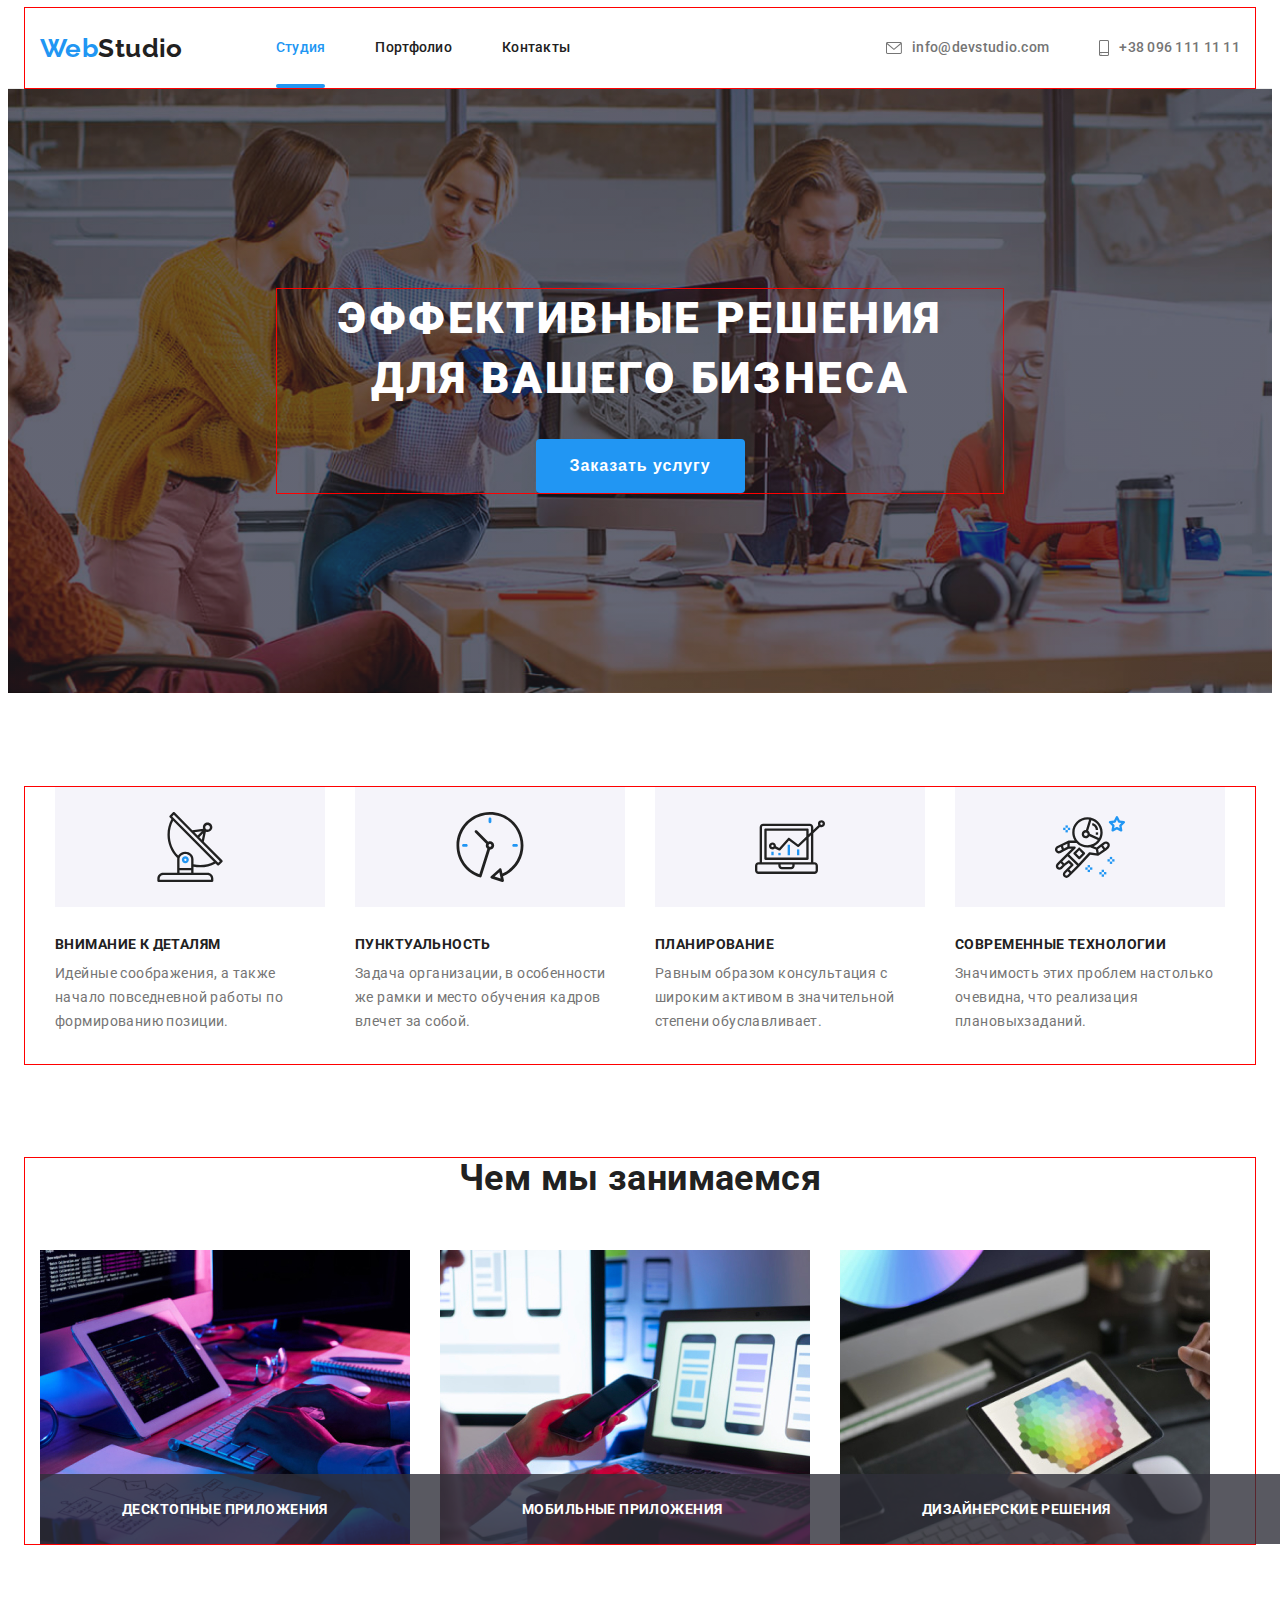
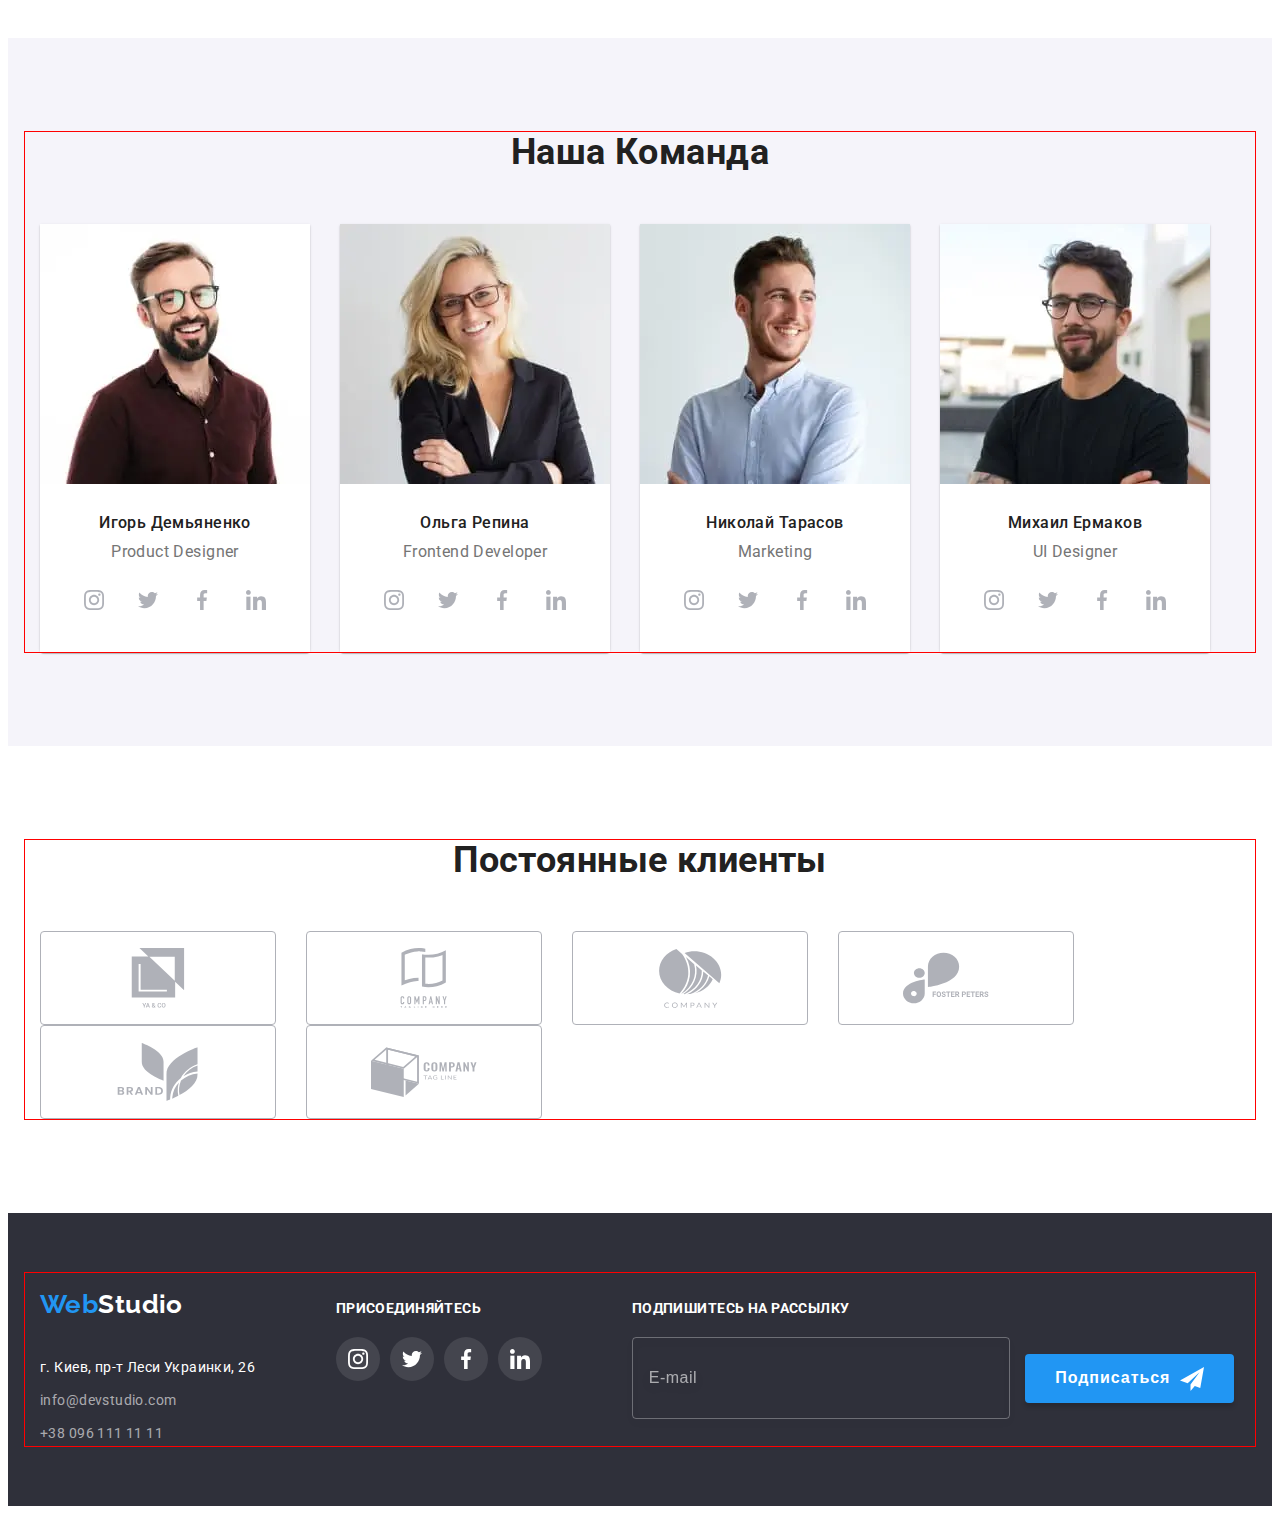
==== commit 65dfc0d4: "Refresh" ====
--- a/index.html
+++ b/index.html
@@ -434,7 +434,7 @@
         </section>
     </main> 
     <!-- Футер -->
-    <!-- <footer class="footer">
+    <footer class="footer">
         <div class="container footer__flex">
         <div class="block">
         <a class="logo logo-footer" href="#" style="text-decoration: none;"><span class="logo-link">Web</span><span class="logo-studio-footer">Studio</span></a>
@@ -491,7 +491,7 @@
             </form>
         </div>
     </div>
-    </footer> -->
+    </footer>
     <!-- Modal page -->
     <div class="backdrop is-hidden" data-modal>
         <div class="modal">
--- a/css/main.min.css
+++ b/css/main.min.css
@@ -1,2 +1,2 @@
-.invisible{position:absolute;width:1px;height:1px;margin:-1px;border:0;padding:0;white-space:nowrap;clip-path:inset(100%);clip:rect(0 0 0 0);overflow:hidden}h1,h2,h3,h4,h5,h5,p{margin-top:0;margin-bottom:0}ul,ol{margin:0;padding:0;-webkit-padding-start:0}img{display:block;max-width:100%;height:auto}body{background:#fff;font-family:"Roboto",sans-serif;color:#212121;font-size:14px;letter-spacing:0.03em}@media screen and (max-width: 767px){.section{padding-top:60px;padding-bottom:60px}}@media screen and (min-width: 768px){.section{padding-top:60px;padding-bottom:60px}}@media screen and (min-width: 1200px){.section{padding-top:94px;padding-bottom:94px}}.container{width:100%;padding-left:15px;padding-right:15px;outline:1px solid red}@media screen and (min-width: 480px){.container{max-width:480px;margin:0 auto}}@media screen and (min-width: 768px){.container{max-width:768px}}@media screen and (min-width: 1200px){.container{max-width:1200px}}.mobile__menu__container{position:relative;padding-top:48px;padding-bottom:48px;padding-left:25px;background:#fff}.list.mob__current{color:#2196F3}.mobile__menu{opacity:0;visibility:hidden;pointer-events:none;position:fixed;top:0;left:0;z-index:1000;width:100vw;height:100vh;background-color:#fff;overflow:auto}@media screen and (max-width: 767px){.mobile__menu{max-height:796px;width:100%;position:absolute;top:0;left:0;z-index:2}}@media screen and (min-width: 768px){.mobile__menu{display:none}}.mobile__menu.is-open{background:transparent;opacity:1;visibility:visible;pointer-events:auto;box-shadow:0px 4px 8px rgba(0,0,0,0.04),0px 2px 4px rgba(0,0,0,0.08),0px 1px 3px rgba(0,0,0,0.16)}.mobile__menu__close{border:none;background:transparent;padding:0;width:24px;height:16px;cursor:pointer;position:absolute;top:20px;right:20px}.mobile__cross{width:18px;height:18px}.mobile__menu__close:hover,.mobile__menu__close:focus{fill:#2196F3}.mobile__menu__link{display:block;font-size:40px;line-height:1.17;letter-spacing:0.02em;color:#212121;font-weight:500}.mobile__menu__link:focus,.mobile__menu__link:hover{color:#2196F3}.mobile__title:not(:last-child){margin-bottom:32px}.site__contacts{margin-top:302px}.site__mail:not(:last-child){margin-bottom:32px}.site__link{display:block;color:#757575;font-weight:500;font-size:24px;line-height:1.16;letter-spacing:0.02em}.site__link:hover,.site__link:focus{font-size:34px;line-height:1.17;letter-spacing:0.02em;color:#2196F3}.network__list{margin-top:64px;display:flex}.network__items{padding-right:10px;border-right:1px solid rgba(33,33,33,0.2)}.network__items:not(:first-child){padding-left:10px}.network__social{font-size:18px;line-height:1.22;letter-spacing:0.02em;color:#2196F3}.menu{display:flex;align-items:center}.menu__item:not(:last-child){margin-right:50px}@media screen and (max-width: 767px){.menu{display:none}}.menu__contact{display:flex;align-items:center;margin-left:auto}.menu__contact__mail{margin-right:30px}@media screen and (max-width: 767px){.menu__contact{display:none}}@media screen and (min-width: 768px){.menu__contact{display:block;padding-top:21px;padding-bottom:21px}.menu__contact__mail{padding:0;margin-bottom:10px;margin-right:0}.menu__contact .mail,.menu__contact .phone{padding:0}}@media screen and (min-width: 1200px){.menu__contact{display:flex;align-items:center}.menu__contact__mail{margin-bottom:0;margin-right:50px}}.studio__nav{position:relative;display:block;padding-top:32px;padding-bottom:32px;color:#212121;font-weight:500;font-size:14px;line-height:1.14;letter-spacing:0.02em;transition:color 250ms cubic-bezier(0.4, 0, 0.2, 1)}.studio__nav:hover,.studio__nav:focus{color:#2196F3}.list{list-style:none;text-decoration:none}.logo{font-family:"Raleway",sans-serif,"Roboto",sans-serif;font-weight:700;font-size:26px;line-height:1.19;margin-right:auto;padding-top:16px;padding-bottom:16px}@media screen and (min-width: 768px){.logo{margin-right:88px}}@media screen and (min-width: 1200px){.logo{margin-right:93px}}.logo-link{color:#2196F3}.logo-link-studio{color:#212121}.header{border-bottom:1px solid #ECECEC}.header__container{display:flex;align-items:center;justify-content:space-between;position:relative}.header__nav__container{display:flex;align-items:center}.header__button{width:24px;height:24px;display:block;background:transparent;border:none;padding:0;line-height:0;position:absolute;top:20px;right:20px}.header__button:focus,.header__button:hover{fill:#2196F3}@media screen and (min-width: 768px){.header__button{display:none}}.list .current{color:#2196F3}.list .current::after{position:absolute;left:0;bottom:0;content:'';width:100%;height:4px;background:#2196F3;border-radius:2px}.mail{display:flex;align-items:center;color:#757575;font-weight:500;font-size:14px;line-height:1.14;letter-spacing:0.02em;padding-top:32px;padding-bottom:32px;transition:color 250ms cubic-bezier(0.4, 0, 0.2, 1)}.mail:hover,.mail:focus{color:#2196F3}.mail:hover .icon-header,.mail:focus .icon-header{fill:currentColor}.phone{display:flex;align-items:center;color:#757575;font-weight:500;font-size:14px;line-height:1.14;letter-spacing:0.02em;padding-top:32px;padding-bottom:32px;transition:color 250ms cubic-bezier(0.4, 0, 0.2, 1)}.phone:hover,.phone:focus{color:#2196F3}.phone:hover .icon-header,.phone:focus .icon-header{fill:currentColor}.icon-header{margin-right:10px;fill:currentColor}.hero{background-position:center;max-width:1600px;max-height:600px;text-align:center;background-color:#2F303A;padding-top:200px;padding-bottom:200px;margin:0 auto;background-size:cover;background-image:linear-gradient(rgba(47,48,58,0.4), rgba(47,48,58,0.4)),url(../images/first__layout/hero-mob@1x.jpg)}@media screen and (min-device-pixel-ratio: 2), screen and (min-resolution: 192dpi), screen and (min-resolution: 2dppx){.hero .hero{background-image:linear-gradient(to right, rgba(47,48,58,0.4), rgba(47,48,58,0.4)),url("../images/first__layout/hero-mob@2x.jpg")}}@media screen and (min-width: 480px){.hero{background-image:linear-gradient(to right, rgba(47,48,58,0.4), rgba(47,48,58,0.4)),url("../images/first__layout/hero-tablet@1x.jpg")}}@media screen and (min-width: 480px) and (min-device-pixel-ratio: 2), screen and (min-width: 480px) and (min-resolution: 192dpi), screen and (min-width: 480px) and (min-resolution: 2dppx){.hero{background-image:linear-gradient(to right, rgba(47,48,58,0.4), rgba(47,48,58,0.4)),url("../images/first__layout/hero-tablet@2x.jpg")}}@media screen and (min-width: 1200px){.hero{background-image:linear-gradient(to right, rgba(47,48,58,0.4), rgba(47,48,58,0.4)),url("../images/first__layout/hero-desktop@1x.jpg")}}@media screen and (min-width: 1200px) and (min-device-pixel-ratio: 2), screen and (min-width: 1200px) and (min-resolution: 192dpi), screen and (min-width: 1200px) and (min-resolution: 2dppx){.hero{background-image:linear-gradient(to right, rgba(47,48,58,0.4), rgba(47,48,58,0.4)),url("../images/first__layout/hero-desktop@2x.jpg")}}@media screen and (min-width: 768px){.hero__width{max-width:696px}}@media screen and (min-width: 1200px){.hero__width{max-width:696px}}@media screen and (max-width: 767px){.hero__title{text-transform:uppercase;letter-spacing:0.06em;margin-bottom:30px;color:#fff;font-weight:900;font-size:26px;line-height:1.61;text-align:center}}@media screen and (min-width: 768px){.hero__title{text-transform:uppercase;letter-spacing:0.06em;margin-bottom:30px;color:#fff;font-weight:900;font-size:26px;line-height:1.61;text-align:center}}@media screen and (min-width: 1200px){.hero__title{text-transform:uppercase;letter-spacing:0.06em;margin-bottom:30px;color:#fff;font-weight:900;font-size:44px;line-height:1.36;text-align:center}}.hero__button__nav{background-color:#2196F3;color:#fff;font-weight:700;font-size:16px;line-height:1.87;padding:10px 32px;border-radius:4px;letter-spacing:0.06em}.list__features{display:block;align-items:center;justify-content:center}@media screen and (min-width: 768px){.list__features{display:flex;flex-wrap:wrap}}@media screen and (max-width: 767px){.list__about{width:100%}}@media screen and (min-width: 768px){.list__about{flex-basis:calc(100% / 2)}}@media screen and (min-width: 1200px){.list__about{flex-basis:calc(100% / 4);max-width:270px}}@media screen and (max-width: 767px){.list__about:not(:last-child){margin-bottom:30px}}@media screen and (min-width: 768px){.list__about:not(:last-child):not(:last-child):nth-child(-n+3){margin-bottom:30px}}@media screen and (min-width: 1200px){.list__about:not(:last-child){margin-right:30px}}@media screen and (min-width: 768px){.space{margin-top:-30px}}@media screen and (min-width: 768px){.about-space{margin-top:-22px}}@media screen and (min-width: 1200px){.about-space{margin-top:0}}.list__picture{display:flex;justify-content:center;align-items:center;height:120px;background-color:#F5F4FA;margin-bottom:30px;margin-right:30px}@media screen and (max-width: 767px){.list__picture{margin-right:0}}@media screen and (min-width: 1200px){.list__picture{margin-right:0}}.list__title{margin-bottom:10px;color:#212121;font-weight:700;font-size:14px;line-height:1.14;text-transform:uppercase}.list__desc{font-size:14px;line-height:1.71;color:#757575;margin:0;padding:0}@media screen and (min-width: 767px){.list__desc{max-width:354px}}.title__main{padding-bottom:94px;display:flex}@media screen and (max-width: 1199px){.title__main{display:none}}.title__main__new{color:#212121;font-weight:700;font-size:36px;line-height:1.16;margin-bottom:50px;text-align:center}.program{display:flex}.program__about__pics:not(:last-child){margin-right:30px}.program__about__pics{position:relative}.block-pics{position:absolute;left:0;bottom:0;padding:27px 82px;background:rgba(47,48,58,0.8);width:100%}.pics-description{font-weight:700;line-height:1.17;color:#fff;text-transform:uppercase}.team{background-color:#F5F4FA}@media screen and (max-width: 1199px){.team{padding-top:60px;padding-bottom:60px}}.team__new__title{color:#212121;font-weight:700;font-size:36px;line-height:1.16;margin-bottom:50px;text-align:center}@media screen and (max-width: 1199px){.team__new__title{font-size:28px;line-height:1.17;text-align:center;letter-spacing:0.03em}}.team__main{display:flex;flex-wrap:wrap;margin-left:-30px}@media screen and (min-width: 1200px){.team__main{display:flex;flex-wrap:nowrap;text-align:center;max-width:270px}}.team__pics{border-radius:0px 0px 4px 4px;box-shadow:0px 1px 3px rgba(0,0,0,0.12),0px 1px 1px rgba(0,0,0,0.14),0px 2px 1px rgba(0,0,0,0.2);margin-left:30px;text-align:center}@media screen and (max-width: 767px){.team__pics{margin-left:0;max-width:100%;justify-content:center;margin-left:30px}.team__pics:not(:last-child){margin-bottom:30px}}@media screen and (min-width: 768px){.team__pics{flex-basis:calc((100% - 30px * 2) / 2)}.team__pics:nth-child(-n+2){margin-bottom:30px}}@media screen and (min-width: 1200px){.team__pics:nth-child(n){margin-bottom:0}}.team__pics__list{background:#fff;padding-top:30px;padding-bottom:30px;padding-left:32px;padding-right:32px}@media screen and (max-width: 767px){.team__pics__list{width:100%}}.team__pics__name{color:#212121;font-weight:500;font-size:16px;line-height:1.18;margin-bottom:10px}.new-product{color:#757575;font-size:16px;line-height:1.18;margin-bottom:16px}.icon-main{display:flex;justify-content:center}.icon-undermain:not(:last-child){margin-right:10px}.icon-link{display:flex;justify-content:center;align-items:center;width:44px;height:44px;background-color:#fff;border-radius:50%;transition:background-color 250ms cubic-bezier(0.4, 0, 0.2, 1)}.icon-link:hover,.icon-link:focus{background-color:#2196F3}.icon-link:hover .icon-svg,.icon-link:focus .icon-svg{fill:#fff}.icon-svg{transition:fill 250ms cubic-bezier(0.4, 0, 0.2, 1);fill:#AFB1B8}.clients__text{color:#212121;font-weight:700;font-size:36px;line-height:1.16;margin-bottom:50px;text-align:center}.clients{display:flex;flex-wrap:wrap;align-items:center}@media screen and (min-width: 768px){.clients{display:inline-flex;flex-wrap:wrap}}@media screen and (min-width: 1200px){.clients{display:flex}}@media screen and (max-width: 767px){.clients{margin:-15px}}@media screen and (min-width: 768px) and (max-width: 1199px){.clients__icons:not(:nth-child(3n+3)){margin-right:30px}}@media screen and (min-width: 768px) and (max-width: 1199px){.clients__icons:nth-child(-n+3){margin-bottom:30px}}@media screen and (min-width: 768px) and (max-width: 1199px){.clients__icons{flex-basis:calc((100% - 30px * 3) / 3)}}@media screen and (min-width: 1200px){.clients__icons{flex-basis:calc((100% - 30px * 6) / 6)}.clients__icons:not(:last-child){margin-right:30px}}@media screen and (max-width: 767px){.clients__icons{margin:15px;flex-basis:calc((100% - 30px * 2) / 2)}}.clients__logo{padding:0;transition:fill 250ms cubic-bezier(0.4, 0, 0.2, 1)}.clients__link{display:flex;align-items:center;justify-content:center;width:100%;height:100%;border:1px solid #AFB1B8;fill:#AFB1B8;border-radius:4px;transition:border 250ms cubic-bezier(0.4, 0, 0.2, 1)}@media screen and (min-width: 420px) and (max-width: 767px){.clients__link{padding:16px 32px 16px 32px}}@media screen and (min-width: 768px){.clients__link{width:226px;padding:16px 60px}}@media screen and (min-width: 1200px){.clients__link{width:170px;padding:16px 32px 16px 32px}}.clients__link:hover,.clients__link:focus{border:1px solid #2196F3;fill:#2196F3}.clients__link:hover .clients__logo,.clients__link:focus .clients__logo{fill:#2196F3}.list button{cursor:pointer;border-radius:4px;border-color:transparent}.button-new{display:flex;justify-content:center;margin-bottom:50px}.button-new .button-title:not(:last-child){margin-right:8px}.list .btn{color:var(#212121);background-color:var(#F5F4FA);font-weight:500;font-size:16px;line-height:1.6;padding:6px 22px;transition:background-color 250ms cubic-bezier(0.4, 0, 0.2, 1),color 250ms cubic-bezier(0.4, 0, 0.2, 1),box-shadow 250ms cubic-bezier(0.4, 0, 0.2, 1)}.list .btn:hover,.list .btn:focus{background-color:#2196F3;color:#fff;box-shadow:0px 3px 1px rgba(0,0,0,0.1),0px 1px 2px rgba(0,0,0,0.08),0px 2px 2px rgba(0,0,0,0.12)}.flex-container{display:flex;flex-wrap:wrap}.cards-lay{display:block}.cards-lay:hover .overlay-text,.cards-lay:focus .overlay-text{transform:translateY(0)}.flex-element{flex-basis:calc((100% - 30px * 3 ) /3);margin-right:30px;margin-bottom:30px;transition:box-shadow 250ms cubic-bezier(0.4, 0, 0.2, 1)}.flex-element:hover,.flex-element:focus{box-shadow:0px 1px 1px rgba(0,0,0,0.12),0px 4px 4px rgba(0,0,0,0.06),1px 4px 6px rgba(0,0,0,0.16)}.flex-element:nth-child(3n){margin-right:0}.flex-element:nth-last-child(-n+3){margin-bottom:0}.overlay{position:relative;overflow:hidden}.overlay-text{position:absolute;top:0;left:0;transform:translateY(100%);transition:transform 250ms cubic-bezier(0.4, 0, 0.2, 1);width:100%;height:100%;padding:63px 24px;font-size:18px;line-height:1.5;letter-spacing:0.03em;color:#fff;background-color:#2196F3}.skin{display:block;border-bottom:1px solid #eeeeee;border-left:1px solid #eeeeee;border-right:1px solid #eeeeee;padding:20px 24px}.skin__poster{color:#212121;font-weight:700;font-size:18px;line-height:2;letter-spacing:0.06em;margin-bottom:4px}.skin__poster-about{color:#757575;font-size:16px;line-height:1.87}.footer{padding-top:60px;padding-bottom:60px;background-color:#2F303A}.footer__flex{display:flex;flex-wrap:wrap;align-items:baseline}.logo-footer{display:block;margin-bottom:30px}.address{font-style:inherit}.address__town{color:#fff;font-size:14px;line-height:1.71;margin-bottom:9px}.footer-list{margin-bottom:9px}.info,.info-phone{color:rgba(255,255,255,0.6);font-size:14px;line-height:1.71;transition:color 250ms cubic-bezier(0.4, 0, 0.2, 1)}.info:hover,.info:focus,.info-phone:hover,.info-phone:focus{color:#2196F3}.info:hover,.info:focus,.info-phone:hover,.info-phone:focus{color:#2196F3}.logo-studio-footer{color:#fff}.join{margin-left:60px}.join__title{color:#fff;text-transform:uppercase;font-weight:700;font-size:14px;line-height:1.17;margin-bottom:20px}.join__main{display:flex;flex-wrap:wrap;align-items:center}.join__undermain:not(:last-child){margin-right:10px}.join__link{display:flex;justify-content:center;align-items:center;width:44px;height:44px;border-radius:50%;background-color:rgba(255,255,255,0.1);transition:background-color 250ms cubic-bezier(0.4, 0, 0.2, 1)}.join__link:hover,.join__link:focus{background-color:#2196F3}.join__svg{fill:#fff}.email-container{margin-left:90px}.text-container{font-weight:700;font-size:14px;line-height:1.14;letter-spacing:0.03em;text-transform:uppercase;color:#fff;margin-bottom:20px}.new-form{display:inline-block;width:100%}.email-input{width:358px;height:50px;padding-top:15px;padding-left:16px;padding-bottom:15px;background-color:transparent;border:none;border:1px solid rgba(255,255,255,0.3);filter:drop-shadow(0px 4px 4px rgba(0,0,0,0.15));border-radius:4px;font-size:16px;color:#fff;transition:color 250ms cubic-bezier(0.4, 0, 0.2, 1)}.email-input:focus{color:rgba(255,255,255,0.6)}.email-input::placeholder{line-height:1.25;display:flex;align-items:center;letter-spacing:0.03em;background-color:transparent;color:rgba(255,255,255,0.6)}.footer-button-input{background-color:#2196F3;transition:box-shadow 250ms cubic-bezier(0.4, 0, 0.2, 1);cursor:pointer;box-shadow:0px 4px 4px rgba(0,0,0,0.15);border-radius:4px;font-weight:700;font-size:16px;line-height:1.8;display:inline-flex;align-items:center;text-align:center;letter-spacing:0.06em;color:#fff;border:none;margin-left:12px;padding:10px 30px;max-height:50px}.footer-button-input:hover,.footer-button-input:focus{box-shadow:0px 4px 4px rgba(0,0,0,0.15)}.telegram-svg{fill:#fff;margin-left:10px}.backdrop{background:rgba(0,0,0,0.2);position:fixed;top:0;left:0;width:100vw;height:100vh;z-index:1000;transition:opacity 250ms cubic-bezier(0.4, 0, 0.2, 1),visibility 250ms cubic-bezier(0.4, 0, 0.2, 1)}.is-hidden{visibility:hidden;opacity:0;pointer-events:none}.modal{width:528px;position:absolute;padding:40px;top:50%;left:50%;transform:translate(-50%, -50%);background-color:#fff;box-shadow:0px 1px 3px rgba(0,0,0,0.12),0px 1px 1px rgba(0,0,0,0.14),0px 2px 1px rgba(0,0,0,0.2);border-radius:4px}@media screen and (max-width: 479px){.modal{max-width:370px}}@media screen and (min-width: 480px){.modal{width:450px;height:609px}}@media screen and (min-width: 1200px){.modal{min-width:528px;min-height:581px}}.modal-text{text-align:center;margin-bottom:30px;font-weight:700;font-size:20px;line-height:23px;letter-spacing:0.03em;color:#212121}@media screen and (max-width: 1199px){.modal-text{max-width:370px}}.modal-form{display:flex;flex-direction:column}@media screen and (max-width: 1199px){.modal-form{max-width:370px}}@media screen and (min-width: 1200px){.modal-form{min-width:448px}}.modal-form-field{font-size:12px;line-height:1.16;letter-spacing:0.01em;color:#757575}.modal-form-field:not(:first-child){margin-top:10px}.svg-modal-input{position:relative;display:block}.modal-form-input{width:100%;display:block;margin-top:4px;height:40px;padding-left:42px;border:1px solid rgba(33,33,33,0.2);border-radius:4px;outline:none;transition:border-color 250ms cubic-bezier(0.4, 0, 0.2, 1),fill 250ms cubic-bezier(0.4, 0, 0.2, 1)}.modal-form-input:focus{border-color:#2196F3}.modal-form-input:focus+.name-svg{fill:#2196F3}.name-svg{position:absolute;top:50%;left:15px;transform:translateY(-50%);fill:#212121}.modal-form-message{margin-top:4px;width:100%;height:96px;padding:12px 16px;resize:none;border:1px solid rgba(33,33,33,0.2);border-radius:4px;outline:none;transition:border-color 250ms cubic-bezier(0.4, 0, 0.2, 1)}.modal-form-message::placeholder{font-size:12px;line-height:1.16;letter-spacing:0.01em;color:rgba(117,117,117,0.5)}.modal-form-message:focus{border-color:#2196F3}.modal-btn{position:absolute;right:8px;top:8px;width:30px;height:30px;background-color:transparent;border:1px solid rgba(0,0,0,0.1);border-radius:50%;cursor:pointer;padding:0;transition:fill 250ms cubic-bezier(0.4, 0, 0.2, 1)}.modal-btn:hover,.modal-btn:focus{fill:#2196F3;outline:none}.svg-modal{position:absolute;top:6px;right:5px;width:18px;height:18px}.modal-checkbox-policy{display:flex;align-items:center;margin-top:20px;margin-bottom:30px}.check-svg{border-radius:4px;width:16px;height:15px;display:inline-block;border:2px solid #212121;margin-right:7px}.modal-checkbox{transition:border-color 250ms cubic-bezier(0.4, 0, 0.2, 1)}.modal-checkbox:focus+.check-svg{border-color:#2196F3}.modal-checkbox:checked+.check-svg{background-image:url(../images/checked.svg);background-size:contain;background-position:center;background-origin:border-box;background-repeat:no-repeat;border:transparent}.checkbox-text{font-size:14px;line-height:1.71;letter-spacing:0.03em;color:#757575}@media screen and (max-width: 1199px){.checkbox-text{font-size:12px;line-height:1.16}}.submit-btn{padding:10px 55px;background:#188CE8;transition:box-shadow 250ms cubic-bezier(0.4, 0, 0.2, 1);border-radius:4px;cursor:pointer;letter-spacing:0.06em;font-size:16px;line-height:1.87;color:#fff;width:200px;border:none;outline:none;margin:0 auto}.submit-btn:hover,.submit-btn:focus{box-shadow:0px 4px 4px rgba(0,0,0,0.15)}
+.invisible{position:absolute;width:1px;height:1px;margin:-1px;border:0;padding:0;white-space:nowrap;clip-path:inset(100%);clip:rect(0 0 0 0);overflow:hidden}h1,h2,h3,h4,h5,h5,p{margin-top:0;margin-bottom:0}ul,ol{margin:0;padding:0;-webkit-padding-start:0}img{display:block;max-width:100%;height:auto}body{background:#fff;font-family:"Roboto",sans-serif;color:#212121;font-size:14px;letter-spacing:0.03em}@media screen and (max-width: 767px){.section{padding-top:60px;padding-bottom:60px}}@media screen and (min-width: 768px){.section{padding-top:60px;padding-bottom:60px}}@media screen and (min-width: 1200px){.section{padding-top:94px;padding-bottom:94px}}.container{width:100%;padding-left:15px;padding-right:15px;outline:1px solid red}@media screen and (min-width: 480px){.container{max-width:480px;margin:0 auto}}@media screen and (min-width: 768px){.container{max-width:768px}}@media screen and (min-width: 1200px){.container{max-width:1200px}}.mobile__menu__container{position:relative;padding-top:48px;padding-bottom:48px;padding-left:25px;background:#fff}.list.mob__current{color:#2196F3}.mobile__menu{opacity:0;visibility:hidden;pointer-events:none;position:fixed;top:0;left:0;z-index:1000;width:100vw;height:100vh;background-color:#fff;overflow:auto}@media screen and (max-width: 767px){.mobile__menu{max-height:796px;width:100%;position:absolute;top:0;left:0;z-index:2}}@media screen and (min-width: 768px){.mobile__menu{display:none}}.mobile__menu.is-open{background:transparent;opacity:1;visibility:visible;pointer-events:auto;box-shadow:0px 4px 8px rgba(0,0,0,0.04),0px 2px 4px rgba(0,0,0,0.08),0px 1px 3px rgba(0,0,0,0.16)}.mobile__menu__close{border:none;background:transparent;padding:0;width:24px;height:16px;cursor:pointer;position:absolute;top:20px;right:20px}.mobile__cross{width:18px;height:18px}.mobile__menu__close:hover,.mobile__menu__close:focus{fill:#2196F3}.mobile__menu__link{display:block;font-size:40px;line-height:1.17;letter-spacing:0.02em;color:#212121;font-weight:500}@media screen and (min-width: 768px){.mobile__menu__link{display:none}}.mobile__menu__link:focus,.mobile__menu__link:hover{color:#2196F3}.mobile__title:not(:last-child){margin-bottom:32px}.site__contacts{margin-top:302px}.site__mail:not(:last-child){margin-bottom:32px}.site__link{display:block;color:#757575;font-weight:500;font-size:24px;line-height:1.16;letter-spacing:0.02em}.site__link:hover,.site__link:focus{font-size:34px;line-height:1.17;letter-spacing:0.02em;color:#2196F3}.network__list{margin-top:64px;display:flex}.network__items{padding-right:10px;border-right:1px solid rgba(33,33,33,0.2)}.network__items:not(:first-child){padding-left:10px}.network__social{font-size:18px;line-height:1.22;letter-spacing:0.02em;color:#2196F3}.menu{display:flex;align-items:center}.menu__item:not(:last-child){margin-right:50px}@media screen and (max-width: 767px){.menu{display:none}}.menu__contact{display:flex;align-items:center;margin-left:auto}.menu__contact__mail{margin-right:30px}@media screen and (max-width: 767px){.menu__contact{display:none}}@media screen and (min-width: 768px){.menu__contact{display:block;padding-top:21px;padding-bottom:21px}.menu__contact__mail{padding:0;margin-bottom:10px;margin-right:0}.menu__contact .mail,.menu__contact .phone{padding:0}}@media screen and (min-width: 1200px){.menu__contact{display:flex;align-items:center}.menu__contact__mail{margin-bottom:0;margin-right:50px}}.studio__nav{position:relative;display:block;padding-top:32px;padding-bottom:32px;color:#212121;font-weight:500;font-size:14px;line-height:1.14;letter-spacing:0.02em;transition:color 250ms cubic-bezier(0.4, 0, 0.2, 1)}.studio__nav:hover,.studio__nav:focus{color:#2196F3}.list{list-style:none;text-decoration:none}.logo{font-family:"Raleway",sans-serif,"Roboto",sans-serif;font-weight:700;font-size:26px;line-height:1.19;margin-right:auto;padding-top:16px;padding-bottom:16px}@media screen and (min-width: 768px){.logo{margin-right:88px}}@media screen and (min-width: 1200px){.logo{margin-right:93px}}.logo-link{color:#2196F3}.logo-link-studio{color:#212121}.header{border-bottom:1px solid #ECECEC}.header__container{display:flex;align-items:center;justify-content:space-between;position:relative}.header__nav__container{display:flex;align-items:center}.header__button{width:24px;height:24px;display:block;background:transparent;border:none;padding:0;line-height:0;position:absolute;top:20px;right:20px}.header__button:focus,.header__button:hover{fill:#2196F3}@media screen and (min-width: 768px){.header__button{display:none}}.list .current{color:#2196F3}.list .current::after{position:absolute;left:0;bottom:0;content:'';width:100%;height:4px;background:#2196F3;border-radius:2px}.mail{display:flex;align-items:center;color:#757575;font-weight:500;font-size:14px;line-height:1.14;letter-spacing:0.02em;padding-top:32px;padding-bottom:32px;transition:color 250ms cubic-bezier(0.4, 0, 0.2, 1)}.mail:hover,.mail:focus{color:#2196F3}.mail:hover .icon-header,.mail:focus .icon-header{fill:currentColor}.phone{display:flex;align-items:center;color:#757575;font-weight:500;font-size:14px;line-height:1.14;letter-spacing:0.02em;padding-top:32px;padding-bottom:32px;transition:color 250ms cubic-bezier(0.4, 0, 0.2, 1)}.phone:hover,.phone:focus{color:#2196F3}.phone:hover .icon-header,.phone:focus .icon-header{fill:currentColor}.icon-header{margin-right:10px;fill:currentColor}.hero{background-position:center;max-width:1600px;max-height:600px;text-align:center;background-color:#2F303A;padding-top:200px;padding-bottom:200px;margin:0 auto;background-size:cover;background-image:linear-gradient(rgba(47,48,58,0.4), rgba(47,48,58,0.4)),url(../images/first__layout/hero-mob@1x.jpg)}@media screen and (min-device-pixel-ratio: 2), screen and (min-resolution: 192dpi), screen and (min-resolution: 2dppx){.hero .hero{background-image:linear-gradient(to right, rgba(47,48,58,0.4), rgba(47,48,58,0.4)),url("../images/first__layout/hero-mob@2x.jpg")}}@media screen and (min-width: 480px){.hero{background-image:linear-gradient(to right, rgba(47,48,58,0.4), rgba(47,48,58,0.4)),url("../images/first__layout/hero-tablet@1x.jpg")}}@media screen and (min-width: 480px) and (min-device-pixel-ratio: 2), screen and (min-width: 480px) and (min-resolution: 192dpi), screen and (min-width: 480px) and (min-resolution: 2dppx){.hero{background-image:linear-gradient(to right, rgba(47,48,58,0.4), rgba(47,48,58,0.4)),url("../images/first__layout/hero-tablet@2x.jpg")}}@media screen and (min-width: 1200px){.hero{background-image:linear-gradient(to right, rgba(47,48,58,0.4), rgba(47,48,58,0.4)),url("../images/first__layout/hero-desktop@1x.jpg")}}@media screen and (min-width: 1200px) and (min-device-pixel-ratio: 2), screen and (min-width: 1200px) and (min-resolution: 192dpi), screen and (min-width: 1200px) and (min-resolution: 2dppx){.hero{background-image:linear-gradient(to right, rgba(47,48,58,0.4), rgba(47,48,58,0.4)),url("../images/first__layout/hero-desktop@2x.jpg")}}@media screen and (min-width: 768px){.hero__width{max-width:696px}}@media screen and (min-width: 1200px){.hero__width{max-width:696px}}@media screen and (max-width: 767px){.hero__title{text-transform:uppercase;letter-spacing:0.06em;margin-bottom:30px;color:#fff;font-weight:900;font-size:26px;line-height:1.61;text-align:center}}@media screen and (min-width: 768px){.hero__title{text-transform:uppercase;letter-spacing:0.06em;margin-bottom:30px;color:#fff;font-weight:900;font-size:26px;line-height:1.61;text-align:center}}@media screen and (min-width: 1200px){.hero__title{text-transform:uppercase;letter-spacing:0.06em;margin-bottom:30px;color:#fff;font-weight:900;font-size:44px;line-height:1.36;text-align:center}}.hero__button__nav{background-color:#2196F3;color:#fff;font-weight:700;font-size:16px;line-height:1.87;padding:10px 32px;border-radius:4px;letter-spacing:0.06em}.list__features{display:block;align-items:center;justify-content:center}@media screen and (min-width: 768px){.list__features{display:flex;flex-wrap:wrap}}@media screen and (max-width: 767px){.list__about{width:100%}}@media screen and (min-width: 768px){.list__about{flex-basis:calc(100% / 2)}}@media screen and (min-width: 1200px){.list__about{flex-basis:calc(100% / 4);max-width:270px}}@media screen and (max-width: 767px){.list__about:not(:last-child){margin-bottom:30px}}@media screen and (min-width: 768px){.list__about:not(:last-child):not(:last-child):nth-child(-n+3){margin-bottom:30px}}@media screen and (min-width: 1200px){.list__about:not(:last-child){margin-right:30px}}@media screen and (min-width: 768px){.space{margin-top:-30px}}@media screen and (min-width: 768px){.about-space{margin-top:-22px}}@media screen and (min-width: 1200px){.about-space{margin-top:0}}.list__picture{display:flex;justify-content:center;align-items:center;height:120px;background-color:#F5F4FA;margin-bottom:30px;margin-right:30px}@media screen and (max-width: 767px){.list__picture{margin-right:0}}@media screen and (min-width: 1200px){.list__picture{margin-right:0}}.list__title{margin-bottom:10px;color:#212121;font-weight:700;font-size:14px;line-height:1.14;text-transform:uppercase}.list__desc{font-size:14px;line-height:1.71;color:#757575;margin:0;padding:0}@media screen and (min-width: 767px){.list__desc{max-width:354px}}.title__main{padding-bottom:94px;display:flex}@media screen and (max-width: 1199px){.title__main{display:none}}.title__main__new{color:#212121;font-weight:700;font-size:36px;line-height:1.16;margin-bottom:50px;text-align:center}.program{display:flex}.program__about__pics:not(:last-child){margin-right:30px}.program__about__pics{position:relative}.block-pics{position:absolute;left:0;bottom:0;padding:27px 82px;background:rgba(47,48,58,0.8);width:100%}.pics-description{font-weight:700;line-height:1.17;color:#fff;text-transform:uppercase}.team{background-color:#F5F4FA}@media screen and (max-width: 1199px){.team{padding-top:60px;padding-bottom:60px}}.team__new__title{color:#212121;font-weight:700;font-size:36px;line-height:1.16;margin-bottom:50px;text-align:center}@media screen and (max-width: 1199px){.team__new__title{font-size:28px;line-height:1.17;text-align:center;letter-spacing:0.03em}}.team__main{display:flex;flex-wrap:wrap;margin-left:-30px}@media screen and (min-width: 1200px){.team__main{display:flex;flex-wrap:nowrap;text-align:center;max-width:270px}}.team__pics{border-radius:0px 0px 4px 4px;box-shadow:0px 1px 3px rgba(0,0,0,0.12),0px 1px 1px rgba(0,0,0,0.14),0px 2px 1px rgba(0,0,0,0.2);margin-left:30px;text-align:center}@media screen and (max-width: 767px){.team__pics{margin-left:0;max-width:100%;justify-content:center;margin-left:30px}.team__pics:not(:last-child){margin-bottom:30px}}@media screen and (min-width: 768px){.team__pics{flex-basis:calc((100% - 30px * 2) / 2)}.team__pics:nth-child(-n+2){margin-bottom:30px}}@media screen and (min-width: 1200px){.team__pics:nth-child(n){margin-bottom:0}}.team__pics__list{background:#fff;padding-top:30px;padding-bottom:30px;padding-left:32px;padding-right:32px}@media screen and (max-width: 767px){.team__pics__list{width:100%}}.team__pics__name{color:#212121;font-weight:500;font-size:16px;line-height:1.18;margin-bottom:10px}.new-product{color:#757575;font-size:16px;line-height:1.18;margin-bottom:16px}.icon-main{display:flex;justify-content:center}.icon-undermain:not(:last-child){margin-right:10px}.icon-link{display:flex;justify-content:center;align-items:center;width:44px;height:44px;background-color:#fff;border-radius:50%;transition:background-color 250ms cubic-bezier(0.4, 0, 0.2, 1)}.icon-link:hover,.icon-link:focus{background-color:#2196F3}.icon-link:hover .icon-svg,.icon-link:focus .icon-svg{fill:#fff}.icon-svg{transition:fill 250ms cubic-bezier(0.4, 0, 0.2, 1);fill:#AFB1B8}.clients__text{color:#212121;font-weight:700;font-size:36px;line-height:1.16;margin-bottom:50px;text-align:center}.clients{display:flex;flex-wrap:wrap;align-items:center}@media screen and (min-width: 768px){.clients{display:inline-flex;flex-wrap:wrap}}@media screen and (min-width: 1200px){.clients{display:flex}}@media screen and (max-width: 767px){.clients{margin:-15px}}@media screen and (min-width: 768px) and (max-width: 1199px){.clients__icons:not(:nth-child(3n+3)){margin-right:30px}}@media screen and (min-width: 768px) and (max-width: 1199px){.clients__icons:nth-child(-n+3){margin-bottom:30px}}@media screen and (min-width: 768px) and (max-width: 1199px){.clients__icons{flex-basis:calc((100% - 30px * 3) / 3)}}@media screen and (min-width: 1200px){.clients__icons{flex-basis:calc((100% - 30px * 6) / 6)}.clients__icons:not(:last-child){margin-right:30px}}@media screen and (max-width: 767px){.clients__icons{margin:15px;flex-basis:calc((100% - 30px * 2) / 2)}}.clients__logo{padding:0;transition:fill 250ms cubic-bezier(0.4, 0, 0.2, 1)}.clients__link{display:flex;align-items:center;justify-content:center;width:100%;height:100%;border:1px solid #AFB1B8;fill:#AFB1B8;border-radius:4px;transition:border 250ms cubic-bezier(0.4, 0, 0.2, 1)}@media screen and (min-width: 420px) and (max-width: 767px){.clients__link{padding:16px 32px 16px 32px}}@media screen and (min-width: 768px){.clients__link{width:226px;padding:16px 60px}}@media screen and (min-width: 1200px){.clients__link{width:170px;padding:16px 32px 16px 32px}}.clients__link:hover,.clients__link:focus{border:1px solid #2196F3;fill:#2196F3}.clients__link:hover .clients__logo,.clients__link:focus .clients__logo{fill:#2196F3}.list button{cursor:pointer;border-radius:4px;border-color:transparent}.button-new{display:flex;justify-content:center;margin-bottom:50px}@media screen and (min-width: 768px) and (max-width: 1199px){.button-new{margin-bottom:30px}}@media screen and (max-width: 767px){.button-new{flex-wrap:wrap;justify-content:flex-start;margin-bottom:40px}}.button-new .button-title:not(:last-child):not(:nth-child(n+4)){margin-bottom:15px}.button-new .button-title:not(:last-child){margin-right:8px}.list .btn{color:var(#212121);background-color:var(#F5F4FA);font-weight:500;font-size:16px;line-height:1.6;padding:6px 22px;transition:background-color 250ms cubic-bezier(0.4, 0, 0.2, 1),color 250ms cubic-bezier(0.4, 0, 0.2, 1),box-shadow 250ms cubic-bezier(0.4, 0, 0.2, 1)}.list .btn:hover,.list .btn:focus{background-color:#2196F3;color:#fff;box-shadow:0px 3px 1px rgba(0,0,0,0.1),0px 1px 2px rgba(0,0,0,0.08),0px 2px 2px rgba(0,0,0,0.12)}.flex-container{display:flex;flex-wrap:wrap;justify-content:center}@media screen and (max-width: 767px){.flex-container{justify-content:center}}.cards-lay{display:block}.cards-lay:hover .overlay-text,.cards-lay:focus .overlay-text{transform:translateY(0)}.flex-element{margin-bottom:30px;transition:box-shadow 250ms cubic-bezier(0.4, 0, 0.2, 1)}@media screen and (min-width: 768px) and (max-width: 1199px){.flex-element{flex-basis:calc((100% - 30px * 2) / 2);margin-right:30px}.flex-element:nth-last-child(-n+2){margin-bottom:0}.flex-element:nth-child(2n){margin-right:0}}@media screen and (max-width: 767px){.flex-element{flex-basis:calc((100% - 30px * 1 ) /1);margin-right:0}}@media screen and (min-width: 1200px){.flex-element{flex-basis:calc((100% - 30px * 3 ) /3);margin-right:30px}.flex-element:nth-child(3n){margin-right:0}.flex-element:nth-last-child(-n+3){margin-bottom:0}}.flex-element:hover,.flex-element:focus{box-shadow:0px 1px 1px rgba(0,0,0,0.12),0px 4px 4px rgba(0,0,0,0.06),1px 4px 6px rgba(0,0,0,0.16)}.overlay{position:relative;overflow:hidden}.overlay-text{position:absolute;top:0;left:0;transform:translateY(100%);transition:transform 250ms cubic-bezier(0.4, 0, 0.2, 1);width:100%;height:100%;padding:63px 24px;font-size:18px;line-height:1.5;letter-spacing:0.03em;color:#fff;background-color:#2196F3}.skin{display:block;border-bottom:1px solid #eeeeee;border-left:1px solid #eeeeee;border-right:1px solid #eeeeee;padding:20px 24px}.skin__poster{color:#212121;font-weight:700;font-size:18px;line-height:2;letter-spacing:0.01em;margin-bottom:4px}.skin__poster-about{color:#757575;font-size:16px;line-height:1.87}.footer{padding-top:60px;padding-bottom:60px;background-color:#2F303A}.footer__flex{display:flex;flex-wrap:wrap;align-items:baseline}@media screen and (min-width: 768px) and (max-width: 1199px){.footer__flex{justify-content:space-around}}@media screen and (max-width: 767px){.footer__flex{justify-content:center}}.logo-footer{display:block;margin-bottom:20px}@media screen and (min-width: 768px) and (max-width: 1199px){.logo-footer{padding-top:0;padding-bottom:20px;margin-bottom:0}}@media screen and (min-width: 768px) and (max-width: 1199px){.block{margin-bottom:60px}}@media screen and (max-width: 767px){.block{margin:auto;width:100%;text-align:center;margin-bottom:60px}}.address{font-style:inherit}.address__town{color:#fff;font-size:14px;line-height:1.71;margin-bottom:9px}.footer-list{margin-bottom:9px}.info,.info-phone{color:rgba(255,255,255,0.6);font-size:14px;line-height:1.71;transition:color 250ms cubic-bezier(0.4, 0, 0.2, 1)}.info:hover,.info:focus,.info-phone:hover,.info-phone:focus{color:#2196F3}.info:hover,.info:focus,.info-phone:hover,.info-phone:focus{color:#2196F3}.logo-studio-footer{color:#fff}.join{margin-left:60px}@media screen and (min-width: 768px) and (max-width: 1199px){.join{margin-left:0}}@media screen and (max-width: 767px){.join{width:100%;text-align:center;margin-bottom:60px;margin-left:0}}.join__title{color:#fff;text-transform:uppercase;font-weight:700;font-size:14px;line-height:1.17;margin-bottom:20px}@media screen and (min-width: 768px) and (max-width: 1199px){.join__title{text-align:center}}.join__main{display:flex;flex-wrap:wrap;align-items:center}@media screen and (max-width: 767px){.join__main{justify-content:center}}.join__undermain:not(:last-child){margin-right:10px}.join__link{display:flex;justify-content:center;align-items:center;width:44px;height:44px;border-radius:50%;background-color:rgba(255,255,255,0.1);transition:background-color 250ms cubic-bezier(0.4, 0, 0.2, 1)}.join__link:hover,.join__link:focus{background-color:#2196F3}.join__svg{fill:#fff}.email-container{margin-left:90px}@media screen and (min-width: 768px) and (max-width: 1199px){.email-container{margin-left:0}}@media screen and (max-width: 767px){.email-container{margin-left:0;text-align:center}}.text-container{font-weight:700;font-size:14px;line-height:1.14;letter-spacing:0.03em;text-transform:uppercase;color:#fff;margin-bottom:20px}@media screen and (min-width: 768px) and (max-width: 1199px){.text-container{text-align:center}}.new-form{display:inline-block;width:100%}@media screen and (min-width: 768px) and (max-width: 1199px){.new-form{display:inline-flex;align-items:center;justify-content:center;flex-wrap:wrap}}.email-input{width:358px;height:50px;padding-top:15px;padding-left:16px;padding-bottom:15px;background-color:transparent;border:none;border:1px solid rgba(255,255,255,0.3);filter:drop-shadow(0px 4px 4px rgba(0,0,0,0.15));border-radius:4px;font-size:16px;color:#fff;transition:color 250ms cubic-bezier(0.4, 0, 0.2, 1)}@media screen and (min-width: 768px) and (max-width: 1199px){.email-input{width:100%;margin-bottom:20px}}@media screen and (max-width: 767px){.email-input{width:100%;margin-bottom:20px}}.email-input:focus{color:rgba(255,255,255,0.6)}.email-input::placeholder{line-height:1.25;display:flex;align-items:center;letter-spacing:0.03em;background-color:transparent;color:rgba(255,255,255,0.6)}.footer-button-input{background-color:#2196F3;transition:box-shadow 250ms cubic-bezier(0.4, 0, 0.2, 1);cursor:pointer;box-shadow:0px 4px 4px rgba(0,0,0,0.15);border-radius:4px;font-weight:700;font-size:16px;line-height:1.8;display:inline-flex;align-items:center;text-align:center;letter-spacing:0.06em;color:#fff;border:none;margin-left:12px;padding:10px 30px;max-height:50px}@media screen and (min-width: 768px) and (max-width: 1199px){.footer-button-input{margin-left:0}}@media screen and (max-width: 767px){.footer-button-input{margin-left:0}}.footer-button-input:hover,.footer-button-input:focus{box-shadow:0px 4px 4px rgba(0,0,0,0.15)}.telegram-svg{fill:#fff;margin-left:10px}.backdrop{background:rgba(0,0,0,0.2);position:fixed;top:0;left:0;width:100vw;height:100vh;z-index:1000;transition:opacity 250ms cubic-bezier(0.4, 0, 0.2, 1),visibility 250ms cubic-bezier(0.4, 0, 0.2, 1)}.is-hidden{visibility:hidden;opacity:0;pointer-events:none}.modal{width:528px;position:absolute;padding:40px;top:50%;left:50%;transform:translate(-50%, -50%);background-color:#fff;box-shadow:0px 1px 3px rgba(0,0,0,0.12),0px 1px 1px rgba(0,0,0,0.14),0px 2px 1px rgba(0,0,0,0.2);border-radius:4px}@media screen and (max-width: 479px){.modal{max-width:370px}}@media screen and (min-width: 480px){.modal{width:450px;height:609px}}@media screen and (min-width: 1200px){.modal{min-width:528px;min-height:581px}}.modal-text{text-align:center;margin-bottom:30px;font-weight:700;font-size:20px;line-height:23px;letter-spacing:0.03em;color:#212121}@media screen and (max-width: 1199px){.modal-text{max-width:370px}}.modal-form{display:flex;flex-direction:column}@media screen and (max-width: 1199px){.modal-form{max-width:370px}}@media screen and (min-width: 1200px){.modal-form{min-width:448px}}.modal-form-field{font-size:12px;line-height:1.16;letter-spacing:0.01em;color:#757575}.modal-form-field:not(:first-child){margin-top:10px}.svg-modal-input{position:relative;display:block}.modal-form-input{width:100%;display:block;margin-top:4px;height:40px;padding-left:42px;border:1px solid rgba(33,33,33,0.2);border-radius:4px;outline:none;transition:border-color 250ms cubic-bezier(0.4, 0, 0.2, 1),fill 250ms cubic-bezier(0.4, 0, 0.2, 1)}.modal-form-input:focus{border-color:#2196F3}.modal-form-input:focus+.name-svg{fill:#2196F3}.name-svg{position:absolute;top:50%;left:15px;transform:translateY(-50%);fill:#212121}.modal-form-message{margin-top:4px;width:100%;height:96px;padding:12px 16px;resize:none;border:1px solid rgba(33,33,33,0.2);border-radius:4px;outline:none;transition:border-color 250ms cubic-bezier(0.4, 0, 0.2, 1)}.modal-form-message::placeholder{font-size:12px;line-height:1.16;letter-spacing:0.01em;color:rgba(117,117,117,0.5)}.modal-form-message:focus{border-color:#2196F3}.modal-btn{position:absolute;right:8px;top:8px;width:30px;height:30px;background-color:transparent;border:1px solid rgba(0,0,0,0.1);border-radius:50%;cursor:pointer;padding:0;transition:fill 250ms cubic-bezier(0.4, 0, 0.2, 1)}.modal-btn:hover,.modal-btn:focus{fill:#2196F3;outline:none}.svg-modal{position:absolute;top:6px;right:5px;width:18px;height:18px}.modal-checkbox-policy{display:flex;align-items:center;margin-top:20px;margin-bottom:30px}.check-svg{border-radius:4px;width:16px;height:15px;display:inline-block;border:2px solid #212121;margin-right:7px}.modal-checkbox{transition:border-color 250ms cubic-bezier(0.4, 0, 0.2, 1)}.modal-checkbox:focus+.check-svg{border-color:#2196F3}.modal-checkbox:checked+.check-svg{background-image:url(../images/checked.svg);background-size:contain;background-position:center;background-origin:border-box;background-repeat:no-repeat;border:transparent}.checkbox-text{font-size:14px;line-height:1.71;letter-spacing:0.03em;color:#757575}@media screen and (max-width: 1199px){.checkbox-text{font-size:12px;line-height:1.16}}.submit-btn{padding:10px 55px;background:#188CE8;transition:box-shadow 250ms cubic-bezier(0.4, 0, 0.2, 1);border-radius:4px;cursor:pointer;letter-spacing:0.06em;font-size:16px;line-height:1.87;color:#fff;width:200px;border:none;outline:none;margin:0 auto}.submit-btn:hover,.submit-btn:focus{box-shadow:0px 4px 4px rgba(0,0,0,0.15)}
 /*# sourceMappingURL=main.min.css.map */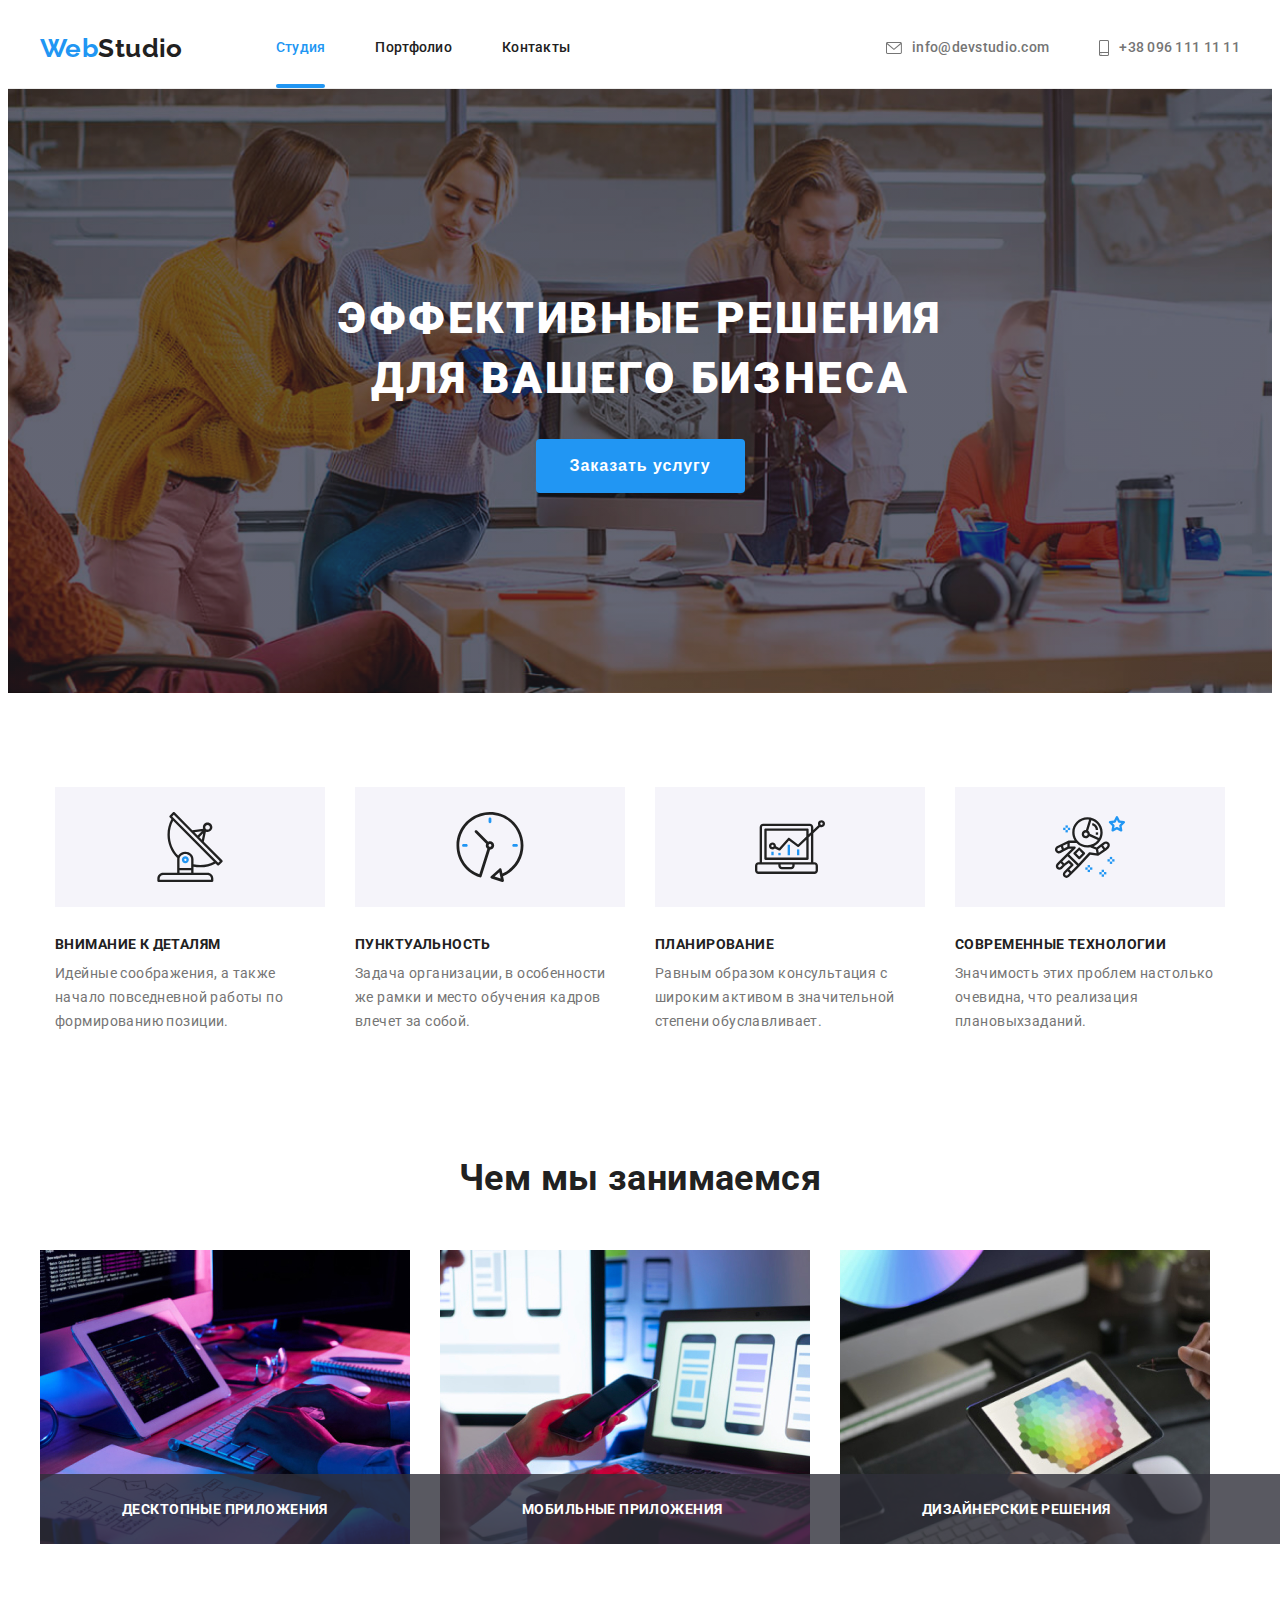
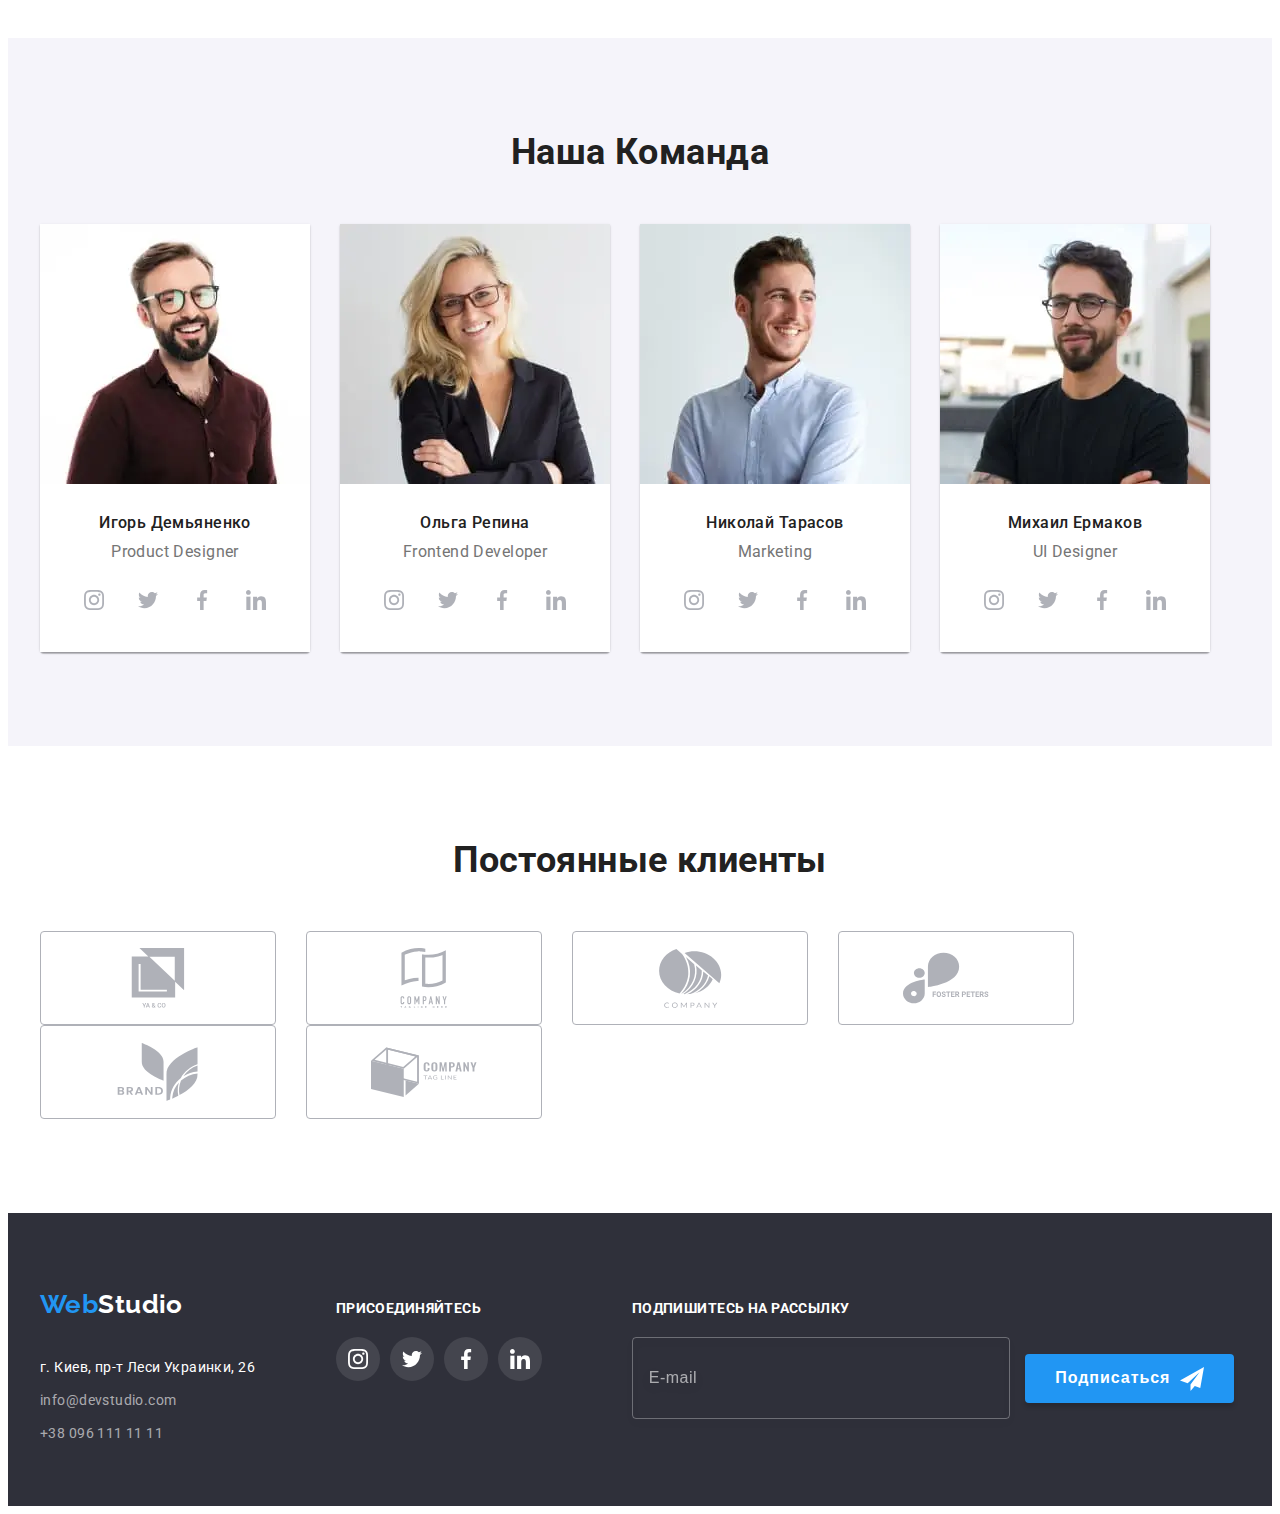
==== commit 019a037e: "Refresh last" ====
--- a/index.html
+++ b/index.html
@@ -250,7 +250,7 @@
                         <source srcset="./images/team/olgaDesktop@1x.jpg 1x, ./images./team/olgaDesktop@2x.jpg 2x" media="(min-width:1200px)">
                         <source srcset="./images/team/olgaTablet@1x.webp 1x, ./images/team/olgaTablet@2x.webp 2x" media="(min-width: 768px)" type="image/webp">
                         <source srcset="./images/team/olgaTablet@1x.jpg 1x, ./images./team/olgaTablet@2x.jpg 2x" media="(min-width:768px)">
-                        <source srcset="./images/team/kolyaPhone@1x.webp 1x, ./images/team/olgaPhone@2x.webp 2x" media="(max-width:767px)" type="image/webp">
+                        <source srcset="./images/team/olgaPhone@1x.webp 1x, ./images/team/olgaPhone@2x.webp 2x" media="(max-width:767px)" type="image/webp">
                         <source srcset="./images/teamolgaPhone@1x.jpg 1x, ./images./team/olgaPhone@2x.jpg 2x" media="(max-width:767px)">
                 <img src="#" alt="Ольга Репина" class="new-team">
             </picture>
--- a/css/main.min.css
+++ b/css/main.min.css
@@ -1,2 +1,2 @@
-.invisible{position:absolute;width:1px;height:1px;margin:-1px;border:0;padding:0;white-space:nowrap;clip-path:inset(100%);clip:rect(0 0 0 0);overflow:hidden}h1,h2,h3,h4,h5,h5,p{margin-top:0;margin-bottom:0}ul,ol{margin:0;padding:0;-webkit-padding-start:0}img{display:block;max-width:100%;height:auto}body{background:#fff;font-family:"Roboto",sans-serif;color:#212121;font-size:14px;letter-spacing:0.03em}@media screen and (max-width: 767px){.section{padding-top:60px;padding-bottom:60px}}@media screen and (min-width: 768px){.section{padding-top:60px;padding-bottom:60px}}@media screen and (min-width: 1200px){.section{padding-top:94px;padding-bottom:94px}}.container{width:100%;padding-left:15px;padding-right:15px;outline:1px solid red}@media screen and (min-width: 480px){.container{max-width:480px;margin:0 auto}}@media screen and (min-width: 768px){.container{max-width:768px}}@media screen and (min-width: 1200px){.container{max-width:1200px}}.mobile__menu__container{position:relative;padding-top:48px;padding-bottom:48px;padding-left:25px;background:#fff}.list.mob__current{color:#2196F3}.mobile__menu{opacity:0;visibility:hidden;pointer-events:none;position:fixed;top:0;left:0;z-index:1000;width:100vw;height:100vh;background-color:#fff;overflow:auto}@media screen and (max-width: 767px){.mobile__menu{max-height:796px;width:100%;position:absolute;top:0;left:0;z-index:2}}@media screen and (min-width: 768px){.mobile__menu{display:none}}.mobile__menu.is-open{background:transparent;opacity:1;visibility:visible;pointer-events:auto;box-shadow:0px 4px 8px rgba(0,0,0,0.04),0px 2px 4px rgba(0,0,0,0.08),0px 1px 3px rgba(0,0,0,0.16)}.mobile__menu__close{border:none;background:transparent;padding:0;width:24px;height:16px;cursor:pointer;position:absolute;top:20px;right:20px}.mobile__cross{width:18px;height:18px}.mobile__menu__close:hover,.mobile__menu__close:focus{fill:#2196F3}.mobile__menu__link{display:block;font-size:40px;line-height:1.17;letter-spacing:0.02em;color:#212121;font-weight:500}@media screen and (min-width: 768px){.mobile__menu__link{display:none}}.mobile__menu__link:focus,.mobile__menu__link:hover{color:#2196F3}.mobile__title:not(:last-child){margin-bottom:32px}.site__contacts{margin-top:302px}.site__mail:not(:last-child){margin-bottom:32px}.site__link{display:block;color:#757575;font-weight:500;font-size:24px;line-height:1.16;letter-spacing:0.02em}.site__link:hover,.site__link:focus{font-size:34px;line-height:1.17;letter-spacing:0.02em;color:#2196F3}.network__list{margin-top:64px;display:flex}.network__items{padding-right:10px;border-right:1px solid rgba(33,33,33,0.2)}.network__items:not(:first-child){padding-left:10px}.network__social{font-size:18px;line-height:1.22;letter-spacing:0.02em;color:#2196F3}.menu{display:flex;align-items:center}.menu__item:not(:last-child){margin-right:50px}@media screen and (max-width: 767px){.menu{display:none}}.menu__contact{display:flex;align-items:center;margin-left:auto}.menu__contact__mail{margin-right:30px}@media screen and (max-width: 767px){.menu__contact{display:none}}@media screen and (min-width: 768px){.menu__contact{display:block;padding-top:21px;padding-bottom:21px}.menu__contact__mail{padding:0;margin-bottom:10px;margin-right:0}.menu__contact .mail,.menu__contact .phone{padding:0}}@media screen and (min-width: 1200px){.menu__contact{display:flex;align-items:center}.menu__contact__mail{margin-bottom:0;margin-right:50px}}.studio__nav{position:relative;display:block;padding-top:32px;padding-bottom:32px;color:#212121;font-weight:500;font-size:14px;line-height:1.14;letter-spacing:0.02em;transition:color 250ms cubic-bezier(0.4, 0, 0.2, 1)}.studio__nav:hover,.studio__nav:focus{color:#2196F3}.list{list-style:none;text-decoration:none}.logo{font-family:"Raleway",sans-serif,"Roboto",sans-serif;font-weight:700;font-size:26px;line-height:1.19;margin-right:auto;padding-top:16px;padding-bottom:16px}@media screen and (min-width: 768px){.logo{margin-right:88px}}@media screen and (min-width: 1200px){.logo{margin-right:93px}}.logo-link{color:#2196F3}.logo-link-studio{color:#212121}.header{border-bottom:1px solid #ECECEC}.header__container{display:flex;align-items:center;justify-content:space-between;position:relative}.header__nav__container{display:flex;align-items:center}.header__button{width:24px;height:24px;display:block;background:transparent;border:none;padding:0;line-height:0;position:absolute;top:20px;right:20px}.header__button:focus,.header__button:hover{fill:#2196F3}@media screen and (min-width: 768px){.header__button{display:none}}.list .current{color:#2196F3}.list .current::after{position:absolute;left:0;bottom:0;content:'';width:100%;height:4px;background:#2196F3;border-radius:2px}.mail{display:flex;align-items:center;color:#757575;font-weight:500;font-size:14px;line-height:1.14;letter-spacing:0.02em;padding-top:32px;padding-bottom:32px;transition:color 250ms cubic-bezier(0.4, 0, 0.2, 1)}.mail:hover,.mail:focus{color:#2196F3}.mail:hover .icon-header,.mail:focus .icon-header{fill:currentColor}.phone{display:flex;align-items:center;color:#757575;font-weight:500;font-size:14px;line-height:1.14;letter-spacing:0.02em;padding-top:32px;padding-bottom:32px;transition:color 250ms cubic-bezier(0.4, 0, 0.2, 1)}.phone:hover,.phone:focus{color:#2196F3}.phone:hover .icon-header,.phone:focus .icon-header{fill:currentColor}.icon-header{margin-right:10px;fill:currentColor}.hero{background-position:center;max-width:1600px;max-height:600px;text-align:center;background-color:#2F303A;padding-top:200px;padding-bottom:200px;margin:0 auto;background-size:cover;background-image:linear-gradient(rgba(47,48,58,0.4), rgba(47,48,58,0.4)),url(../images/first__layout/hero-mob@1x.jpg)}@media screen and (min-device-pixel-ratio: 2), screen and (min-resolution: 192dpi), screen and (min-resolution: 2dppx){.hero .hero{background-image:linear-gradient(to right, rgba(47,48,58,0.4), rgba(47,48,58,0.4)),url("../images/first__layout/hero-mob@2x.jpg")}}@media screen and (min-width: 480px){.hero{background-image:linear-gradient(to right, rgba(47,48,58,0.4), rgba(47,48,58,0.4)),url("../images/first__layout/hero-tablet@1x.jpg")}}@media screen and (min-width: 480px) and (min-device-pixel-ratio: 2), screen and (min-width: 480px) and (min-resolution: 192dpi), screen and (min-width: 480px) and (min-resolution: 2dppx){.hero{background-image:linear-gradient(to right, rgba(47,48,58,0.4), rgba(47,48,58,0.4)),url("../images/first__layout/hero-tablet@2x.jpg")}}@media screen and (min-width: 1200px){.hero{background-image:linear-gradient(to right, rgba(47,48,58,0.4), rgba(47,48,58,0.4)),url("../images/first__layout/hero-desktop@1x.jpg")}}@media screen and (min-width: 1200px) and (min-device-pixel-ratio: 2), screen and (min-width: 1200px) and (min-resolution: 192dpi), screen and (min-width: 1200px) and (min-resolution: 2dppx){.hero{background-image:linear-gradient(to right, rgba(47,48,58,0.4), rgba(47,48,58,0.4)),url("../images/first__layout/hero-desktop@2x.jpg")}}@media screen and (min-width: 768px){.hero__width{max-width:696px}}@media screen and (min-width: 1200px){.hero__width{max-width:696px}}@media screen and (max-width: 767px){.hero__title{text-transform:uppercase;letter-spacing:0.06em;margin-bottom:30px;color:#fff;font-weight:900;font-size:26px;line-height:1.61;text-align:center}}@media screen and (min-width: 768px){.hero__title{text-transform:uppercase;letter-spacing:0.06em;margin-bottom:30px;color:#fff;font-weight:900;font-size:26px;line-height:1.61;text-align:center}}@media screen and (min-width: 1200px){.hero__title{text-transform:uppercase;letter-spacing:0.06em;margin-bottom:30px;color:#fff;font-weight:900;font-size:44px;line-height:1.36;text-align:center}}.hero__button__nav{background-color:#2196F3;color:#fff;font-weight:700;font-size:16px;line-height:1.87;padding:10px 32px;border-radius:4px;letter-spacing:0.06em}.list__features{display:block;align-items:center;justify-content:center}@media screen and (min-width: 768px){.list__features{display:flex;flex-wrap:wrap}}@media screen and (max-width: 767px){.list__about{width:100%}}@media screen and (min-width: 768px){.list__about{flex-basis:calc(100% / 2)}}@media screen and (min-width: 1200px){.list__about{flex-basis:calc(100% / 4);max-width:270px}}@media screen and (max-width: 767px){.list__about:not(:last-child){margin-bottom:30px}}@media screen and (min-width: 768px){.list__about:not(:last-child):not(:last-child):nth-child(-n+3){margin-bottom:30px}}@media screen and (min-width: 1200px){.list__about:not(:last-child){margin-right:30px}}@media screen and (min-width: 768px){.space{margin-top:-30px}}@media screen and (min-width: 768px){.about-space{margin-top:-22px}}@media screen and (min-width: 1200px){.about-space{margin-top:0}}.list__picture{display:flex;justify-content:center;align-items:center;height:120px;background-color:#F5F4FA;margin-bottom:30px;margin-right:30px}@media screen and (max-width: 767px){.list__picture{margin-right:0}}@media screen and (min-width: 1200px){.list__picture{margin-right:0}}.list__title{margin-bottom:10px;color:#212121;font-weight:700;font-size:14px;line-height:1.14;text-transform:uppercase}.list__desc{font-size:14px;line-height:1.71;color:#757575;margin:0;padding:0}@media screen and (min-width: 767px){.list__desc{max-width:354px}}.title__main{padding-bottom:94px;display:flex}@media screen and (max-width: 1199px){.title__main{display:none}}.title__main__new{color:#212121;font-weight:700;font-size:36px;line-height:1.16;margin-bottom:50px;text-align:center}.program{display:flex}.program__about__pics:not(:last-child){margin-right:30px}.program__about__pics{position:relative}.block-pics{position:absolute;left:0;bottom:0;padding:27px 82px;background:rgba(47,48,58,0.8);width:100%}.pics-description{font-weight:700;line-height:1.17;color:#fff;text-transform:uppercase}.team{background-color:#F5F4FA}@media screen and (max-width: 1199px){.team{padding-top:60px;padding-bottom:60px}}.team__new__title{color:#212121;font-weight:700;font-size:36px;line-height:1.16;margin-bottom:50px;text-align:center}@media screen and (max-width: 1199px){.team__new__title{font-size:28px;line-height:1.17;text-align:center;letter-spacing:0.03em}}.team__main{display:flex;flex-wrap:wrap;margin-left:-30px}@media screen and (min-width: 1200px){.team__main{display:flex;flex-wrap:nowrap;text-align:center;max-width:270px}}.team__pics{border-radius:0px 0px 4px 4px;box-shadow:0px 1px 3px rgba(0,0,0,0.12),0px 1px 1px rgba(0,0,0,0.14),0px 2px 1px rgba(0,0,0,0.2);margin-left:30px;text-align:center}@media screen and (max-width: 767px){.team__pics{margin-left:0;max-width:100%;justify-content:center;margin-left:30px}.team__pics:not(:last-child){margin-bottom:30px}}@media screen and (min-width: 768px){.team__pics{flex-basis:calc((100% - 30px * 2) / 2)}.team__pics:nth-child(-n+2){margin-bottom:30px}}@media screen and (min-width: 1200px){.team__pics:nth-child(n){margin-bottom:0}}.team__pics__list{background:#fff;padding-top:30px;padding-bottom:30px;padding-left:32px;padding-right:32px}@media screen and (max-width: 767px){.team__pics__list{width:100%}}.team__pics__name{color:#212121;font-weight:500;font-size:16px;line-height:1.18;margin-bottom:10px}.new-product{color:#757575;font-size:16px;line-height:1.18;margin-bottom:16px}.icon-main{display:flex;justify-content:center}.icon-undermain:not(:last-child){margin-right:10px}.icon-link{display:flex;justify-content:center;align-items:center;width:44px;height:44px;background-color:#fff;border-radius:50%;transition:background-color 250ms cubic-bezier(0.4, 0, 0.2, 1)}.icon-link:hover,.icon-link:focus{background-color:#2196F3}.icon-link:hover .icon-svg,.icon-link:focus .icon-svg{fill:#fff}.icon-svg{transition:fill 250ms cubic-bezier(0.4, 0, 0.2, 1);fill:#AFB1B8}.clients__text{color:#212121;font-weight:700;font-size:36px;line-height:1.16;margin-bottom:50px;text-align:center}.clients{display:flex;flex-wrap:wrap;align-items:center}@media screen and (min-width: 768px){.clients{display:inline-flex;flex-wrap:wrap}}@media screen and (min-width: 1200px){.clients{display:flex}}@media screen and (max-width: 767px){.clients{margin:-15px}}@media screen and (min-width: 768px) and (max-width: 1199px){.clients__icons:not(:nth-child(3n+3)){margin-right:30px}}@media screen and (min-width: 768px) and (max-width: 1199px){.clients__icons:nth-child(-n+3){margin-bottom:30px}}@media screen and (min-width: 768px) and (max-width: 1199px){.clients__icons{flex-basis:calc((100% - 30px * 3) / 3)}}@media screen and (min-width: 1200px){.clients__icons{flex-basis:calc((100% - 30px * 6) / 6)}.clients__icons:not(:last-child){margin-right:30px}}@media screen and (max-width: 767px){.clients__icons{margin:15px;flex-basis:calc((100% - 30px * 2) / 2)}}.clients__logo{padding:0;transition:fill 250ms cubic-bezier(0.4, 0, 0.2, 1)}.clients__link{display:flex;align-items:center;justify-content:center;width:100%;height:100%;border:1px solid #AFB1B8;fill:#AFB1B8;border-radius:4px;transition:border 250ms cubic-bezier(0.4, 0, 0.2, 1)}@media screen and (min-width: 420px) and (max-width: 767px){.clients__link{padding:16px 32px 16px 32px}}@media screen and (min-width: 768px){.clients__link{width:226px;padding:16px 60px}}@media screen and (min-width: 1200px){.clients__link{width:170px;padding:16px 32px 16px 32px}}.clients__link:hover,.clients__link:focus{border:1px solid #2196F3;fill:#2196F3}.clients__link:hover .clients__logo,.clients__link:focus .clients__logo{fill:#2196F3}.list button{cursor:pointer;border-radius:4px;border-color:transparent}.button-new{display:flex;justify-content:center;margin-bottom:50px}@media screen and (min-width: 768px) and (max-width: 1199px){.button-new{margin-bottom:30px}}@media screen and (max-width: 767px){.button-new{flex-wrap:wrap;justify-content:flex-start;margin-bottom:40px}}.button-new .button-title:not(:last-child):not(:nth-child(n+4)){margin-bottom:15px}.button-new .button-title:not(:last-child){margin-right:8px}.list .btn{color:var(#212121);background-color:var(#F5F4FA);font-weight:500;font-size:16px;line-height:1.6;padding:6px 22px;transition:background-color 250ms cubic-bezier(0.4, 0, 0.2, 1),color 250ms cubic-bezier(0.4, 0, 0.2, 1),box-shadow 250ms cubic-bezier(0.4, 0, 0.2, 1)}.list .btn:hover,.list .btn:focus{background-color:#2196F3;color:#fff;box-shadow:0px 3px 1px rgba(0,0,0,0.1),0px 1px 2px rgba(0,0,0,0.08),0px 2px 2px rgba(0,0,0,0.12)}.flex-container{display:flex;flex-wrap:wrap;justify-content:center}@media screen and (max-width: 767px){.flex-container{justify-content:center}}.cards-lay{display:block}.cards-lay:hover .overlay-text,.cards-lay:focus .overlay-text{transform:translateY(0)}.flex-element{margin-bottom:30px;transition:box-shadow 250ms cubic-bezier(0.4, 0, 0.2, 1)}@media screen and (min-width: 768px) and (max-width: 1199px){.flex-element{flex-basis:calc((100% - 30px * 2) / 2);margin-right:30px}.flex-element:nth-last-child(-n+2){margin-bottom:0}.flex-element:nth-child(2n){margin-right:0}}@media screen and (max-width: 767px){.flex-element{flex-basis:calc((100% - 30px * 1 ) /1);margin-right:0}}@media screen and (min-width: 1200px){.flex-element{flex-basis:calc((100% - 30px * 3 ) /3);margin-right:30px}.flex-element:nth-child(3n){margin-right:0}.flex-element:nth-last-child(-n+3){margin-bottom:0}}.flex-element:hover,.flex-element:focus{box-shadow:0px 1px 1px rgba(0,0,0,0.12),0px 4px 4px rgba(0,0,0,0.06),1px 4px 6px rgba(0,0,0,0.16)}.overlay{position:relative;overflow:hidden}.overlay-text{position:absolute;top:0;left:0;transform:translateY(100%);transition:transform 250ms cubic-bezier(0.4, 0, 0.2, 1);width:100%;height:100%;padding:63px 24px;font-size:18px;line-height:1.5;letter-spacing:0.03em;color:#fff;background-color:#2196F3}.skin{display:block;border-bottom:1px solid #eeeeee;border-left:1px solid #eeeeee;border-right:1px solid #eeeeee;padding:20px 24px}.skin__poster{color:#212121;font-weight:700;font-size:18px;line-height:2;letter-spacing:0.01em;margin-bottom:4px}.skin__poster-about{color:#757575;font-size:16px;line-height:1.87}.footer{padding-top:60px;padding-bottom:60px;background-color:#2F303A}.footer__flex{display:flex;flex-wrap:wrap;align-items:baseline}@media screen and (min-width: 768px) and (max-width: 1199px){.footer__flex{justify-content:space-around}}@media screen and (max-width: 767px){.footer__flex{justify-content:center}}.logo-footer{display:block;margin-bottom:20px}@media screen and (min-width: 768px) and (max-width: 1199px){.logo-footer{padding-top:0;padding-bottom:20px;margin-bottom:0}}@media screen and (min-width: 768px) and (max-width: 1199px){.block{margin-bottom:60px}}@media screen and (max-width: 767px){.block{margin:auto;width:100%;text-align:center;margin-bottom:60px}}.address{font-style:inherit}.address__town{color:#fff;font-size:14px;line-height:1.71;margin-bottom:9px}.footer-list{margin-bottom:9px}.info,.info-phone{color:rgba(255,255,255,0.6);font-size:14px;line-height:1.71;transition:color 250ms cubic-bezier(0.4, 0, 0.2, 1)}.info:hover,.info:focus,.info-phone:hover,.info-phone:focus{color:#2196F3}.info:hover,.info:focus,.info-phone:hover,.info-phone:focus{color:#2196F3}.logo-studio-footer{color:#fff}.join{margin-left:60px}@media screen and (min-width: 768px) and (max-width: 1199px){.join{margin-left:0}}@media screen and (max-width: 767px){.join{width:100%;text-align:center;margin-bottom:60px;margin-left:0}}.join__title{color:#fff;text-transform:uppercase;font-weight:700;font-size:14px;line-height:1.17;margin-bottom:20px}@media screen and (min-width: 768px) and (max-width: 1199px){.join__title{text-align:center}}.join__main{display:flex;flex-wrap:wrap;align-items:center}@media screen and (max-width: 767px){.join__main{justify-content:center}}.join__undermain:not(:last-child){margin-right:10px}.join__link{display:flex;justify-content:center;align-items:center;width:44px;height:44px;border-radius:50%;background-color:rgba(255,255,255,0.1);transition:background-color 250ms cubic-bezier(0.4, 0, 0.2, 1)}.join__link:hover,.join__link:focus{background-color:#2196F3}.join__svg{fill:#fff}.email-container{margin-left:90px}@media screen and (min-width: 768px) and (max-width: 1199px){.email-container{margin-left:0}}@media screen and (max-width: 767px){.email-container{margin-left:0;text-align:center}}.text-container{font-weight:700;font-size:14px;line-height:1.14;letter-spacing:0.03em;text-transform:uppercase;color:#fff;margin-bottom:20px}@media screen and (min-width: 768px) and (max-width: 1199px){.text-container{text-align:center}}.new-form{display:inline-block;width:100%}@media screen and (min-width: 768px) and (max-width: 1199px){.new-form{display:inline-flex;align-items:center;justify-content:center;flex-wrap:wrap}}.email-input{width:358px;height:50px;padding-top:15px;padding-left:16px;padding-bottom:15px;background-color:transparent;border:none;border:1px solid rgba(255,255,255,0.3);filter:drop-shadow(0px 4px 4px rgba(0,0,0,0.15));border-radius:4px;font-size:16px;color:#fff;transition:color 250ms cubic-bezier(0.4, 0, 0.2, 1)}@media screen and (min-width: 768px) and (max-width: 1199px){.email-input{width:100%;margin-bottom:20px}}@media screen and (max-width: 767px){.email-input{width:100%;margin-bottom:20px}}.email-input:focus{color:rgba(255,255,255,0.6)}.email-input::placeholder{line-height:1.25;display:flex;align-items:center;letter-spacing:0.03em;background-color:transparent;color:rgba(255,255,255,0.6)}.footer-button-input{background-color:#2196F3;transition:box-shadow 250ms cubic-bezier(0.4, 0, 0.2, 1);cursor:pointer;box-shadow:0px 4px 4px rgba(0,0,0,0.15);border-radius:4px;font-weight:700;font-size:16px;line-height:1.8;display:inline-flex;align-items:center;text-align:center;letter-spacing:0.06em;color:#fff;border:none;margin-left:12px;padding:10px 30px;max-height:50px}@media screen and (min-width: 768px) and (max-width: 1199px){.footer-button-input{margin-left:0}}@media screen and (max-width: 767px){.footer-button-input{margin-left:0}}.footer-button-input:hover,.footer-button-input:focus{box-shadow:0px 4px 4px rgba(0,0,0,0.15)}.telegram-svg{fill:#fff;margin-left:10px}.backdrop{background:rgba(0,0,0,0.2);position:fixed;top:0;left:0;width:100vw;height:100vh;z-index:1000;transition:opacity 250ms cubic-bezier(0.4, 0, 0.2, 1),visibility 250ms cubic-bezier(0.4, 0, 0.2, 1)}.is-hidden{visibility:hidden;opacity:0;pointer-events:none}.modal{width:528px;position:absolute;padding:40px;top:50%;left:50%;transform:translate(-50%, -50%);background-color:#fff;box-shadow:0px 1px 3px rgba(0,0,0,0.12),0px 1px 1px rgba(0,0,0,0.14),0px 2px 1px rgba(0,0,0,0.2);border-radius:4px}@media screen and (max-width: 479px){.modal{max-width:370px}}@media screen and (min-width: 480px){.modal{width:450px;height:609px}}@media screen and (min-width: 1200px){.modal{min-width:528px;min-height:581px}}.modal-text{text-align:center;margin-bottom:30px;font-weight:700;font-size:20px;line-height:23px;letter-spacing:0.03em;color:#212121}@media screen and (max-width: 1199px){.modal-text{max-width:370px}}.modal-form{display:flex;flex-direction:column}@media screen and (max-width: 1199px){.modal-form{max-width:370px}}@media screen and (min-width: 1200px){.modal-form{min-width:448px}}.modal-form-field{font-size:12px;line-height:1.16;letter-spacing:0.01em;color:#757575}.modal-form-field:not(:first-child){margin-top:10px}.svg-modal-input{position:relative;display:block}.modal-form-input{width:100%;display:block;margin-top:4px;height:40px;padding-left:42px;border:1px solid rgba(33,33,33,0.2);border-radius:4px;outline:none;transition:border-color 250ms cubic-bezier(0.4, 0, 0.2, 1),fill 250ms cubic-bezier(0.4, 0, 0.2, 1)}.modal-form-input:focus{border-color:#2196F3}.modal-form-input:focus+.name-svg{fill:#2196F3}.name-svg{position:absolute;top:50%;left:15px;transform:translateY(-50%);fill:#212121}.modal-form-message{margin-top:4px;width:100%;height:96px;padding:12px 16px;resize:none;border:1px solid rgba(33,33,33,0.2);border-radius:4px;outline:none;transition:border-color 250ms cubic-bezier(0.4, 0, 0.2, 1)}.modal-form-message::placeholder{font-size:12px;line-height:1.16;letter-spacing:0.01em;color:rgba(117,117,117,0.5)}.modal-form-message:focus{border-color:#2196F3}.modal-btn{position:absolute;right:8px;top:8px;width:30px;height:30px;background-color:transparent;border:1px solid rgba(0,0,0,0.1);border-radius:50%;cursor:pointer;padding:0;transition:fill 250ms cubic-bezier(0.4, 0, 0.2, 1)}.modal-btn:hover,.modal-btn:focus{fill:#2196F3;outline:none}.svg-modal{position:absolute;top:6px;right:5px;width:18px;height:18px}.modal-checkbox-policy{display:flex;align-items:center;margin-top:20px;margin-bottom:30px}.check-svg{border-radius:4px;width:16px;height:15px;display:inline-block;border:2px solid #212121;margin-right:7px}.modal-checkbox{transition:border-color 250ms cubic-bezier(0.4, 0, 0.2, 1)}.modal-checkbox:focus+.check-svg{border-color:#2196F3}.modal-checkbox:checked+.check-svg{background-image:url(../images/checked.svg);background-size:contain;background-position:center;background-origin:border-box;background-repeat:no-repeat;border:transparent}.checkbox-text{font-size:14px;line-height:1.71;letter-spacing:0.03em;color:#757575}@media screen and (max-width: 1199px){.checkbox-text{font-size:12px;line-height:1.16}}.submit-btn{padding:10px 55px;background:#188CE8;transition:box-shadow 250ms cubic-bezier(0.4, 0, 0.2, 1);border-radius:4px;cursor:pointer;letter-spacing:0.06em;font-size:16px;line-height:1.87;color:#fff;width:200px;border:none;outline:none;margin:0 auto}.submit-btn:hover,.submit-btn:focus{box-shadow:0px 4px 4px rgba(0,0,0,0.15)}
+.invisible{position:absolute;width:1px;height:1px;margin:-1px;border:0;padding:0;white-space:nowrap;clip-path:inset(100%);clip:rect(0 0 0 0);overflow:hidden}h1,h2,h3,h4,h5,h5,p{margin-top:0;margin-bottom:0}ul,ol{margin:0;padding:0;-webkit-padding-start:0}img{display:block;max-width:100%;height:auto}body{background:#fff;font-family:"Roboto",sans-serif;color:#212121;font-size:14px;letter-spacing:0.03em}@media screen and (max-width: 767px){.section{padding-top:60px;padding-bottom:60px}}@media screen and (min-width: 768px){.section{padding-top:60px;padding-bottom:60px}}@media screen and (min-width: 1200px){.section{padding-top:94px;padding-bottom:94px}}.container{width:100%;padding-left:15px;padding-right:15px}@media screen and (min-width: 480px){.container{max-width:480px;margin:0 auto}}@media screen and (min-width: 768px){.container{max-width:768px}}@media screen and (min-width: 1200px){.container{max-width:1200px}}.mobile__menu__container{position:relative;padding-top:48px;padding-bottom:48px;padding-left:25px;background:#fff}.list.mob__current{color:#2196F3}.mobile__menu{opacity:0;visibility:hidden;pointer-events:none;position:fixed;top:0;left:0;z-index:1000;width:100vw;height:100vh;background-color:#fff;overflow:auto}@media screen and (max-width: 767px){.mobile__menu{max-height:796px;width:100%;position:absolute;top:0;left:0;z-index:2}}@media screen and (min-width: 768px){.mobile__menu{display:none}}.mobile__menu.is-open{background:transparent;opacity:1;visibility:visible;pointer-events:auto;box-shadow:0px 4px 8px rgba(0,0,0,0.04),0px 2px 4px rgba(0,0,0,0.08),0px 1px 3px rgba(0,0,0,0.16)}.mobile__menu__close{border:none;background:transparent;padding:0;width:24px;height:16px;cursor:pointer;position:absolute;top:20px;right:20px}.mobile__cross{width:18px;height:18px}.mobile__menu__close:hover,.mobile__menu__close:focus{fill:#2196F3}.mobile__menu__link{display:block;font-size:40px;line-height:1.17;letter-spacing:0.02em;color:#212121;font-weight:500}@media screen and (min-width: 768px){.mobile__menu__link{display:none}}.mobile__menu__link:focus,.mobile__menu__link:hover{color:#2196F3}.mobile__title:not(:last-child){margin-bottom:32px}.site__contacts{margin-top:302px}.site__mail:not(:last-child){margin-bottom:32px}.site__link{display:block;color:#757575;font-weight:500;font-size:24px;line-height:1.16;letter-spacing:0.02em}.site__link:hover,.site__link:focus{font-size:34px;line-height:1.17;letter-spacing:0.02em;color:#2196F3}.network__list{margin-top:64px;display:flex}.network__items{padding-right:10px;border-right:1px solid rgba(33,33,33,0.2)}.network__items:not(:first-child){padding-left:10px}.network__social{font-size:18px;line-height:1.22;letter-spacing:0.02em;color:#2196F3}.menu{display:flex;align-items:center}.menu__item:not(:last-child){margin-right:50px}@media screen and (max-width: 767px){.menu{display:none}}.menu__contact{display:flex;align-items:center;margin-left:auto}.menu__contact__mail{margin-right:30px}@media screen and (max-width: 767px){.menu__contact{display:none}}@media screen and (min-width: 768px){.menu__contact{display:block;padding-top:21px;padding-bottom:21px}.menu__contact__mail{padding:0;margin-bottom:10px;margin-right:0}.menu__contact .mail,.menu__contact .phone{padding:0}}@media screen and (min-width: 1200px){.menu__contact{display:flex;align-items:center}.menu__contact__mail{margin-bottom:0;margin-right:50px}}.studio__nav{position:relative;display:block;padding-top:32px;padding-bottom:32px;color:#212121;font-weight:500;font-size:14px;line-height:1.14;letter-spacing:0.02em;transition:color 250ms cubic-bezier(0.4, 0, 0.2, 1)}.studio__nav:hover,.studio__nav:focus{color:#2196F3}.list{list-style:none;text-decoration:none}.logo{font-family:"Raleway",sans-serif,"Roboto",sans-serif;font-weight:700;font-size:26px;line-height:1.19;margin-right:auto;padding-top:16px;padding-bottom:16px}@media screen and (min-width: 768px){.logo{margin-right:88px}}@media screen and (min-width: 1200px){.logo{margin-right:93px}}.logo-link{color:#2196F3}.logo-link-studio{color:#212121}.header{border-bottom:1px solid #ECECEC}.header__container{display:flex;align-items:center;justify-content:space-between;position:relative}.header__nav__container{display:flex;align-items:center}.header__button{width:24px;height:24px;display:block;background:transparent;border:none;padding:0;line-height:0;position:absolute;top:20px;right:20px}.header__button:focus,.header__button:hover{fill:#2196F3}@media screen and (min-width: 768px){.header__button{display:none}}.list .current{color:#2196F3}.list .current::after{position:absolute;left:0;bottom:0;content:'';width:100%;height:4px;background:#2196F3;border-radius:2px}.mail{display:flex;align-items:center;color:#757575;font-weight:500;font-size:14px;line-height:1.14;letter-spacing:0.02em;padding-top:32px;padding-bottom:32px;transition:color 250ms cubic-bezier(0.4, 0, 0.2, 1)}.mail:hover,.mail:focus{color:#2196F3}.mail:hover .icon-header,.mail:focus .icon-header{fill:currentColor}.phone{display:flex;align-items:center;color:#757575;font-weight:500;font-size:14px;line-height:1.14;letter-spacing:0.02em;padding-top:32px;padding-bottom:32px;transition:color 250ms cubic-bezier(0.4, 0, 0.2, 1)}.phone:hover,.phone:focus{color:#2196F3}.phone:hover .icon-header,.phone:focus .icon-header{fill:currentColor}.icon-header{margin-right:10px;fill:currentColor}.hero{background-position:center;max-width:1600px;max-height:600px;text-align:center;background-color:#2F303A;padding-top:200px;padding-bottom:200px;margin:0 auto;background-size:cover;background-image:linear-gradient(rgba(47,48,58,0.4), rgba(47,48,58,0.4)),url(../images/first__layout/hero-mob@1x.jpg)}@media screen and (min-device-pixel-ratio: 2), screen and (min-resolution: 192dpi), screen and (min-resolution: 2dppx){.hero .hero{background-image:linear-gradient(to right, rgba(47,48,58,0.4), rgba(47,48,58,0.4)),url("../images/first__layout/hero-mob@2x.jpg")}}@media screen and (min-width: 480px){.hero{background-image:linear-gradient(to right, rgba(47,48,58,0.4), rgba(47,48,58,0.4)),url("../images/first__layout/hero-tablet@1x.jpg")}}@media screen and (min-width: 480px) and (min-device-pixel-ratio: 2), screen and (min-width: 480px) and (min-resolution: 192dpi), screen and (min-width: 480px) and (min-resolution: 2dppx){.hero{background-image:linear-gradient(to right, rgba(47,48,58,0.4), rgba(47,48,58,0.4)),url("../images/first__layout/hero-tablet@2x.jpg")}}@media screen and (min-width: 1200px){.hero{background-image:linear-gradient(to right, rgba(47,48,58,0.4), rgba(47,48,58,0.4)),url("../images/first__layout/hero-desktop@1x.jpg")}}@media screen and (min-width: 1200px) and (min-device-pixel-ratio: 2), screen and (min-width: 1200px) and (min-resolution: 192dpi), screen and (min-width: 1200px) and (min-resolution: 2dppx){.hero{background-image:linear-gradient(to right, rgba(47,48,58,0.4), rgba(47,48,58,0.4)),url("../images/first__layout/hero-desktop@2x.jpg")}}@media screen and (min-width: 768px){.hero__width{max-width:696px}}@media screen and (min-width: 1200px){.hero__width{max-width:696px}}@media screen and (max-width: 767px){.hero__title{text-transform:uppercase;letter-spacing:0.06em;margin-bottom:30px;color:#fff;font-weight:900;font-size:26px;line-height:1.61;text-align:center}}@media screen and (min-width: 768px){.hero__title{text-transform:uppercase;letter-spacing:0.06em;margin-bottom:30px;color:#fff;font-weight:900;font-size:26px;line-height:1.61;text-align:center}}@media screen and (min-width: 1200px){.hero__title{text-transform:uppercase;letter-spacing:0.06em;margin-bottom:30px;color:#fff;font-weight:900;font-size:44px;line-height:1.36;text-align:center}}.hero__button__nav{background-color:#2196F3;color:#fff;font-weight:700;font-size:16px;line-height:1.87;padding:10px 32px;border-radius:4px;letter-spacing:0.06em}.list__features{display:block;align-items:center;justify-content:center}@media screen and (min-width: 768px){.list__features{display:flex;flex-wrap:wrap}}@media screen and (max-width: 767px){.list__about{width:100%}}@media screen and (min-width: 768px){.list__about{flex-basis:calc(100% / 2)}}@media screen and (min-width: 1200px){.list__about{flex-basis:calc(100% / 4);max-width:270px}}@media screen and (max-width: 767px){.list__about:not(:last-child){margin-bottom:30px}}@media screen and (min-width: 768px){.list__about:not(:last-child):not(:last-child):nth-child(-n+3){margin-bottom:30px}}@media screen and (min-width: 1200px){.list__about:not(:last-child){margin-right:30px}}@media screen and (min-width: 768px){.space{margin-top:-30px}}@media screen and (min-width: 768px){.about-space{margin-top:-22px}}@media screen and (min-width: 1200px){.about-space{margin-top:0}}.list__picture{display:flex;justify-content:center;align-items:center;height:120px;background-color:#F5F4FA;margin-bottom:30px;margin-right:30px}@media screen and (max-width: 767px){.list__picture{margin-right:0}}@media screen and (min-width: 1200px){.list__picture{margin-right:0}}.list__title{margin-bottom:10px;color:#212121;font-weight:700;font-size:14px;line-height:1.14;text-transform:uppercase}.list__desc{font-size:14px;line-height:1.71;color:#757575;margin:0;padding:0}@media screen and (min-width: 767px){.list__desc{max-width:354px}}.title__main{padding-bottom:94px;display:flex}@media screen and (max-width: 1199px){.title__main{display:none}}.title__main__new{color:#212121;font-weight:700;font-size:36px;line-height:1.16;margin-bottom:50px;text-align:center}.program{display:flex}.program__about__pics:not(:last-child){margin-right:30px}.program__about__pics{position:relative}.block-pics{position:absolute;left:0;bottom:0;padding:27px 82px;background:rgba(47,48,58,0.8);width:100%}.pics-description{font-weight:700;line-height:1.17;color:#fff;text-transform:uppercase}.team{background-color:#F5F4FA}@media screen and (max-width: 1199px){.team{padding-top:60px;padding-bottom:60px}}.team__new__title{color:#212121;font-weight:700;font-size:36px;line-height:1.16;margin-bottom:50px;text-align:center}@media screen and (max-width: 1199px){.team__new__title{font-size:28px;line-height:1.17;text-align:center;letter-spacing:0.03em}}.team__main{display:flex;flex-wrap:wrap;margin-left:-30px}@media screen and (min-width: 1200px){.team__main{display:flex;flex-wrap:nowrap;text-align:center;max-width:270px}}.team__pics{border-radius:0px 0px 4px 4px;box-shadow:0px 1px 3px rgba(0,0,0,0.12),0px 1px 1px rgba(0,0,0,0.14),0px 2px 1px rgba(0,0,0,0.2);margin-left:30px;text-align:center}@media screen and (max-width: 767px){.team__pics{margin-left:0;max-width:100%;justify-content:center;margin-left:30px}.team__pics:not(:last-child){margin-bottom:30px}}@media screen and (min-width: 768px){.team__pics{flex-basis:calc((100% - 30px * 2) / 2)}.team__pics:nth-child(-n+2){margin-bottom:30px}}@media screen and (min-width: 1200px){.team__pics:nth-child(n){margin-bottom:0}}.team__pics__list{background:#fff;padding-top:30px;padding-bottom:30px;padding-left:32px;padding-right:32px}@media screen and (max-width: 767px){.team__pics__list{width:100%}}.team__pics__name{color:#212121;font-weight:500;font-size:16px;line-height:1.18;margin-bottom:10px}.new-product{color:#757575;font-size:16px;line-height:1.18;margin-bottom:16px}.icon-main{display:flex;justify-content:center}.icon-undermain:not(:last-child){margin-right:10px}.icon-link{display:flex;justify-content:center;align-items:center;width:44px;height:44px;background-color:#fff;border-radius:50%;transition:background-color 250ms cubic-bezier(0.4, 0, 0.2, 1)}.icon-link:hover,.icon-link:focus{background-color:#2196F3}.icon-link:hover .icon-svg,.icon-link:focus .icon-svg{fill:#fff}.icon-svg{transition:fill 250ms cubic-bezier(0.4, 0, 0.2, 1);fill:#AFB1B8}.clients__text{color:#212121;font-weight:700;font-size:36px;line-height:1.16;margin-bottom:50px;text-align:center}.clients{display:flex;flex-wrap:wrap;align-items:center}@media screen and (min-width: 768px){.clients{display:inline-flex;flex-wrap:wrap}}@media screen and (min-width: 1200px){.clients{display:flex}}@media screen and (max-width: 767px){.clients{margin:-15px}}@media screen and (min-width: 768px) and (max-width: 1199px){.clients__icons:not(:nth-child(3n+3)){margin-right:30px}}@media screen and (min-width: 768px) and (max-width: 1199px){.clients__icons:nth-child(-n+3){margin-bottom:30px}}@media screen and (min-width: 768px) and (max-width: 1199px){.clients__icons{flex-basis:calc((100% - 30px * 3) / 3)}}@media screen and (min-width: 1200px){.clients__icons{flex-basis:calc((100% - 30px * 6) / 6)}.clients__icons:not(:last-child){margin-right:30px}}@media screen and (max-width: 767px){.clients__icons{margin:15px;flex-basis:calc((100% - 30px * 2) / 2)}}.clients__logo{padding:0;transition:fill 250ms cubic-bezier(0.4, 0, 0.2, 1)}.clients__link{display:flex;align-items:center;justify-content:center;width:100%;height:100%;border:1px solid #AFB1B8;fill:#AFB1B8;border-radius:4px;transition:border 250ms cubic-bezier(0.4, 0, 0.2, 1)}@media screen and (min-width: 420px) and (max-width: 767px){.clients__link{padding:16px 32px 16px 32px}}@media screen and (min-width: 768px){.clients__link{width:226px;padding:16px 60px}}@media screen and (min-width: 1200px){.clients__link{width:170px;padding:16px 32px 16px 32px}}.clients__link:hover,.clients__link:focus{border:1px solid #2196F3;fill:#2196F3}.clients__link:hover .clients__logo,.clients__link:focus .clients__logo{fill:#2196F3}.list button{cursor:pointer;border-radius:4px;border-color:transparent}.button-new{display:flex;justify-content:center;margin-bottom:50px}@media screen and (min-width: 768px) and (max-width: 1199px){.button-new{margin-bottom:30px}}@media screen and (max-width: 767px){.button-new{flex-wrap:wrap;justify-content:flex-start;margin-bottom:40px}}.button-new .button-title:not(:last-child):not(:nth-child(n+4)){margin-bottom:15px}.button-new .button-title:not(:last-child){margin-right:8px}.list .btn{color:var(#212121);background-color:var(#F5F4FA);font-weight:500;font-size:16px;line-height:1.6;padding:6px 22px;transition:background-color 250ms cubic-bezier(0.4, 0, 0.2, 1),color 250ms cubic-bezier(0.4, 0, 0.2, 1),box-shadow 250ms cubic-bezier(0.4, 0, 0.2, 1)}.list .btn:hover,.list .btn:focus{background-color:#2196F3;color:#fff;box-shadow:0px 3px 1px rgba(0,0,0,0.1),0px 1px 2px rgba(0,0,0,0.08),0px 2px 2px rgba(0,0,0,0.12)}.flex-container{display:flex;flex-wrap:wrap;justify-content:center}@media screen and (max-width: 767px){.flex-container{justify-content:center}}.cards-lay{display:block}.cards-lay:hover .overlay-text,.cards-lay:focus .overlay-text{transform:translateY(0)}.flex-element{margin-bottom:30px;transition:box-shadow 250ms cubic-bezier(0.4, 0, 0.2, 1)}@media screen and (min-width: 768px) and (max-width: 1199px){.flex-element{flex-basis:calc((100% - 30px * 2) / 2);margin-right:30px}.flex-element:nth-last-child(-n+2){margin-bottom:0}.flex-element:nth-child(2n){margin-right:0}}@media screen and (max-width: 767px){.flex-element{flex-basis:calc((100% - 30px * 1 ) /1);margin-right:0}}@media screen and (min-width: 1200px){.flex-element{flex-basis:calc((100% - 30px * 3 ) /3);margin-right:30px}.flex-element:nth-child(3n){margin-right:0}.flex-element:nth-last-child(-n+3){margin-bottom:0}}.flex-element:hover,.flex-element:focus{box-shadow:0px 1px 1px rgba(0,0,0,0.12),0px 4px 4px rgba(0,0,0,0.06),1px 4px 6px rgba(0,0,0,0.16)}.overlay{position:relative;overflow:hidden}.overlay-text{position:absolute;top:0;left:0;transform:translateY(100%);transition:transform 250ms cubic-bezier(0.4, 0, 0.2, 1);width:100%;height:100%;padding:63px 24px;font-size:18px;line-height:1.5;letter-spacing:0.03em;color:#fff;background-color:#2196F3}.skin{display:block;border-bottom:1px solid #eeeeee;border-left:1px solid #eeeeee;border-right:1px solid #eeeeee;padding:20px 24px}.skin__poster{color:#212121;font-weight:700;font-size:18px;line-height:2;letter-spacing:0.01em;margin-bottom:4px}.skin__poster-about{color:#757575;font-size:16px;line-height:1.87}.footer{padding-top:60px;padding-bottom:60px;background-color:#2F303A}.footer__flex{display:flex;flex-wrap:wrap;align-items:baseline}@media screen and (min-width: 768px) and (max-width: 1199px){.footer__flex{justify-content:space-around}}@media screen and (max-width: 767px){.footer__flex{justify-content:center}}.logo-footer{display:block;margin-bottom:20px}@media screen and (min-width: 768px) and (max-width: 1199px){.logo-footer{padding-top:0;padding-bottom:20px;margin-bottom:0}}@media screen and (min-width: 768px) and (max-width: 1199px){.block{margin-bottom:60px}}@media screen and (max-width: 767px){.block{margin:auto;width:100%;text-align:center;margin-bottom:60px}}.address{font-style:inherit}.address__town{color:#fff;font-size:14px;line-height:1.71;margin-bottom:9px}.footer-list{margin-bottom:9px}.info,.info-phone{color:rgba(255,255,255,0.6);font-size:14px;line-height:1.71;transition:color 250ms cubic-bezier(0.4, 0, 0.2, 1)}.info:hover,.info:focus,.info-phone:hover,.info-phone:focus{color:#2196F3}.info:hover,.info:focus,.info-phone:hover,.info-phone:focus{color:#2196F3}.logo-studio-footer{color:#fff}.join{margin-left:60px}@media screen and (min-width: 768px) and (max-width: 1199px){.join{margin-left:0}}@media screen and (max-width: 767px){.join{width:100%;text-align:center;margin-bottom:60px;margin-left:0}}.join__title{color:#fff;text-transform:uppercase;font-weight:700;font-size:14px;line-height:1.17;margin-bottom:20px}@media screen and (min-width: 768px) and (max-width: 1199px){.join__title{text-align:center}}.join__main{display:flex;flex-wrap:wrap;align-items:center}@media screen and (max-width: 767px){.join__main{justify-content:center}}.join__undermain:not(:last-child){margin-right:10px}.join__link{display:flex;justify-content:center;align-items:center;width:44px;height:44px;border-radius:50%;background-color:rgba(255,255,255,0.1);transition:background-color 250ms cubic-bezier(0.4, 0, 0.2, 1)}.join__link:hover,.join__link:focus{background-color:#2196F3}.join__svg{fill:#fff}.email-container{margin-left:90px}@media screen and (min-width: 768px) and (max-width: 1199px){.email-container{margin-left:0}}@media screen and (max-width: 767px){.email-container{margin-left:0;text-align:center}}.text-container{font-weight:700;font-size:14px;line-height:1.14;letter-spacing:0.03em;text-transform:uppercase;color:#fff;margin-bottom:20px}@media screen and (min-width: 768px) and (max-width: 1199px){.text-container{text-align:center}}.new-form{display:inline-block;width:100%}@media screen and (min-width: 768px) and (max-width: 1199px){.new-form{display:inline-flex;align-items:center;justify-content:center;flex-wrap:wrap}}.email-input{width:358px;height:50px;padding-top:15px;padding-left:16px;padding-bottom:15px;background-color:transparent;border:none;border:1px solid rgba(255,255,255,0.3);filter:drop-shadow(0px 4px 4px rgba(0,0,0,0.15));border-radius:4px;font-size:16px;color:#fff;transition:color 250ms cubic-bezier(0.4, 0, 0.2, 1)}@media screen and (min-width: 768px) and (max-width: 1199px){.email-input{width:100%;margin-bottom:20px}}@media screen and (max-width: 767px){.email-input{width:100%;margin-bottom:20px}}.email-input:focus{color:rgba(255,255,255,0.6)}.email-input::placeholder{line-height:1.25;display:flex;align-items:center;letter-spacing:0.03em;background-color:transparent;color:rgba(255,255,255,0.6)}.footer-button-input{background-color:#2196F3;transition:box-shadow 250ms cubic-bezier(0.4, 0, 0.2, 1);cursor:pointer;box-shadow:0px 4px 4px rgba(0,0,0,0.15);border-radius:4px;font-weight:700;font-size:16px;line-height:1.8;display:inline-flex;align-items:center;text-align:center;letter-spacing:0.06em;color:#fff;border:none;margin-left:12px;padding:10px 30px;max-height:50px}@media screen and (min-width: 768px) and (max-width: 1199px){.footer-button-input{margin-left:0}}@media screen and (max-width: 767px){.footer-button-input{margin-left:0}}.footer-button-input:hover,.footer-button-input:focus{box-shadow:0px 4px 4px rgba(0,0,0,0.15)}.telegram-svg{fill:#fff;margin-left:10px}.backdrop{background:rgba(0,0,0,0.2);position:fixed;top:0;left:0;width:100vw;height:100vh;z-index:1000;transition:opacity 250ms cubic-bezier(0.4, 0, 0.2, 1),visibility 250ms cubic-bezier(0.4, 0, 0.2, 1)}.is-hidden{visibility:hidden;opacity:0;pointer-events:none}.modal{width:528px;position:absolute;padding:40px;top:50%;left:50%;transform:translate(-50%, -50%);background-color:#fff;box-shadow:0px 1px 3px rgba(0,0,0,0.12),0px 1px 1px rgba(0,0,0,0.14),0px 2px 1px rgba(0,0,0,0.2);border-radius:4px}@media screen and (max-width: 479px){.modal{max-width:370px}}@media screen and (min-width: 480px){.modal{width:450px;height:609px}}@media screen and (min-width: 1200px){.modal{min-width:528px;min-height:581px}}.modal-text{text-align:center;margin-bottom:30px;font-weight:700;font-size:20px;line-height:23px;letter-spacing:0.03em;color:#212121}@media screen and (max-width: 1199px){.modal-text{max-width:370px}}.modal-form{display:flex;flex-direction:column}@media screen and (max-width: 1199px){.modal-form{max-width:370px}}@media screen and (min-width: 1200px){.modal-form{min-width:448px}}.modal-form-field{font-size:12px;line-height:1.16;letter-spacing:0.01em;color:#757575}.modal-form-field:not(:first-child){margin-top:10px}.svg-modal-input{position:relative;display:block}.modal-form-input{width:100%;display:block;margin-top:4px;height:40px;padding-left:42px;border:1px solid rgba(33,33,33,0.2);border-radius:4px;outline:none;transition:border-color 250ms cubic-bezier(0.4, 0, 0.2, 1),fill 250ms cubic-bezier(0.4, 0, 0.2, 1)}.modal-form-input:focus{border-color:#2196F3}.modal-form-input:focus+.name-svg{fill:#2196F3}.name-svg{position:absolute;top:50%;left:15px;transform:translateY(-50%);fill:#212121}.modal-form-message{margin-top:4px;width:100%;height:96px;padding:12px 16px;resize:none;border:1px solid rgba(33,33,33,0.2);border-radius:4px;outline:none;transition:border-color 250ms cubic-bezier(0.4, 0, 0.2, 1)}.modal-form-message::placeholder{font-size:12px;line-height:1.16;letter-spacing:0.01em;color:rgba(117,117,117,0.5)}.modal-form-message:focus{border-color:#2196F3}.modal-btn{position:absolute;right:8px;top:8px;width:30px;height:30px;background-color:transparent;border:1px solid rgba(0,0,0,0.1);border-radius:50%;cursor:pointer;padding:0;transition:fill 250ms cubic-bezier(0.4, 0, 0.2, 1)}.modal-btn:hover,.modal-btn:focus{fill:#2196F3;outline:none}.svg-modal{position:absolute;top:6px;right:5px;width:18px;height:18px}.modal-checkbox-policy{display:flex;align-items:center;margin-top:20px;margin-bottom:30px}.check-svg{border-radius:4px;width:16px;height:15px;display:inline-block;border:2px solid #212121;margin-right:7px}.modal-checkbox{transition:border-color 250ms cubic-bezier(0.4, 0, 0.2, 1)}.modal-checkbox:focus+.check-svg{border-color:#2196F3}.modal-checkbox:checked+.check-svg{background-image:url(../images/checked.svg);background-size:contain;background-position:center;background-origin:border-box;background-repeat:no-repeat;border:transparent}.checkbox-text{font-size:14px;line-height:1.71;letter-spacing:0.03em;color:#757575}@media screen and (max-width: 1199px){.checkbox-text{font-size:12px;line-height:1.16}}.submit-btn{padding:10px 55px;background:#188CE8;transition:box-shadow 250ms cubic-bezier(0.4, 0, 0.2, 1);border-radius:4px;cursor:pointer;letter-spacing:0.06em;font-size:16px;line-height:1.87;color:#fff;width:200px;border:none;outline:none;margin:0 auto}.submit-btn:hover,.submit-btn:focus{box-shadow:0px 4px 4px rgba(0,0,0,0.15)}
 /*# sourceMappingURL=main.min.css.map */